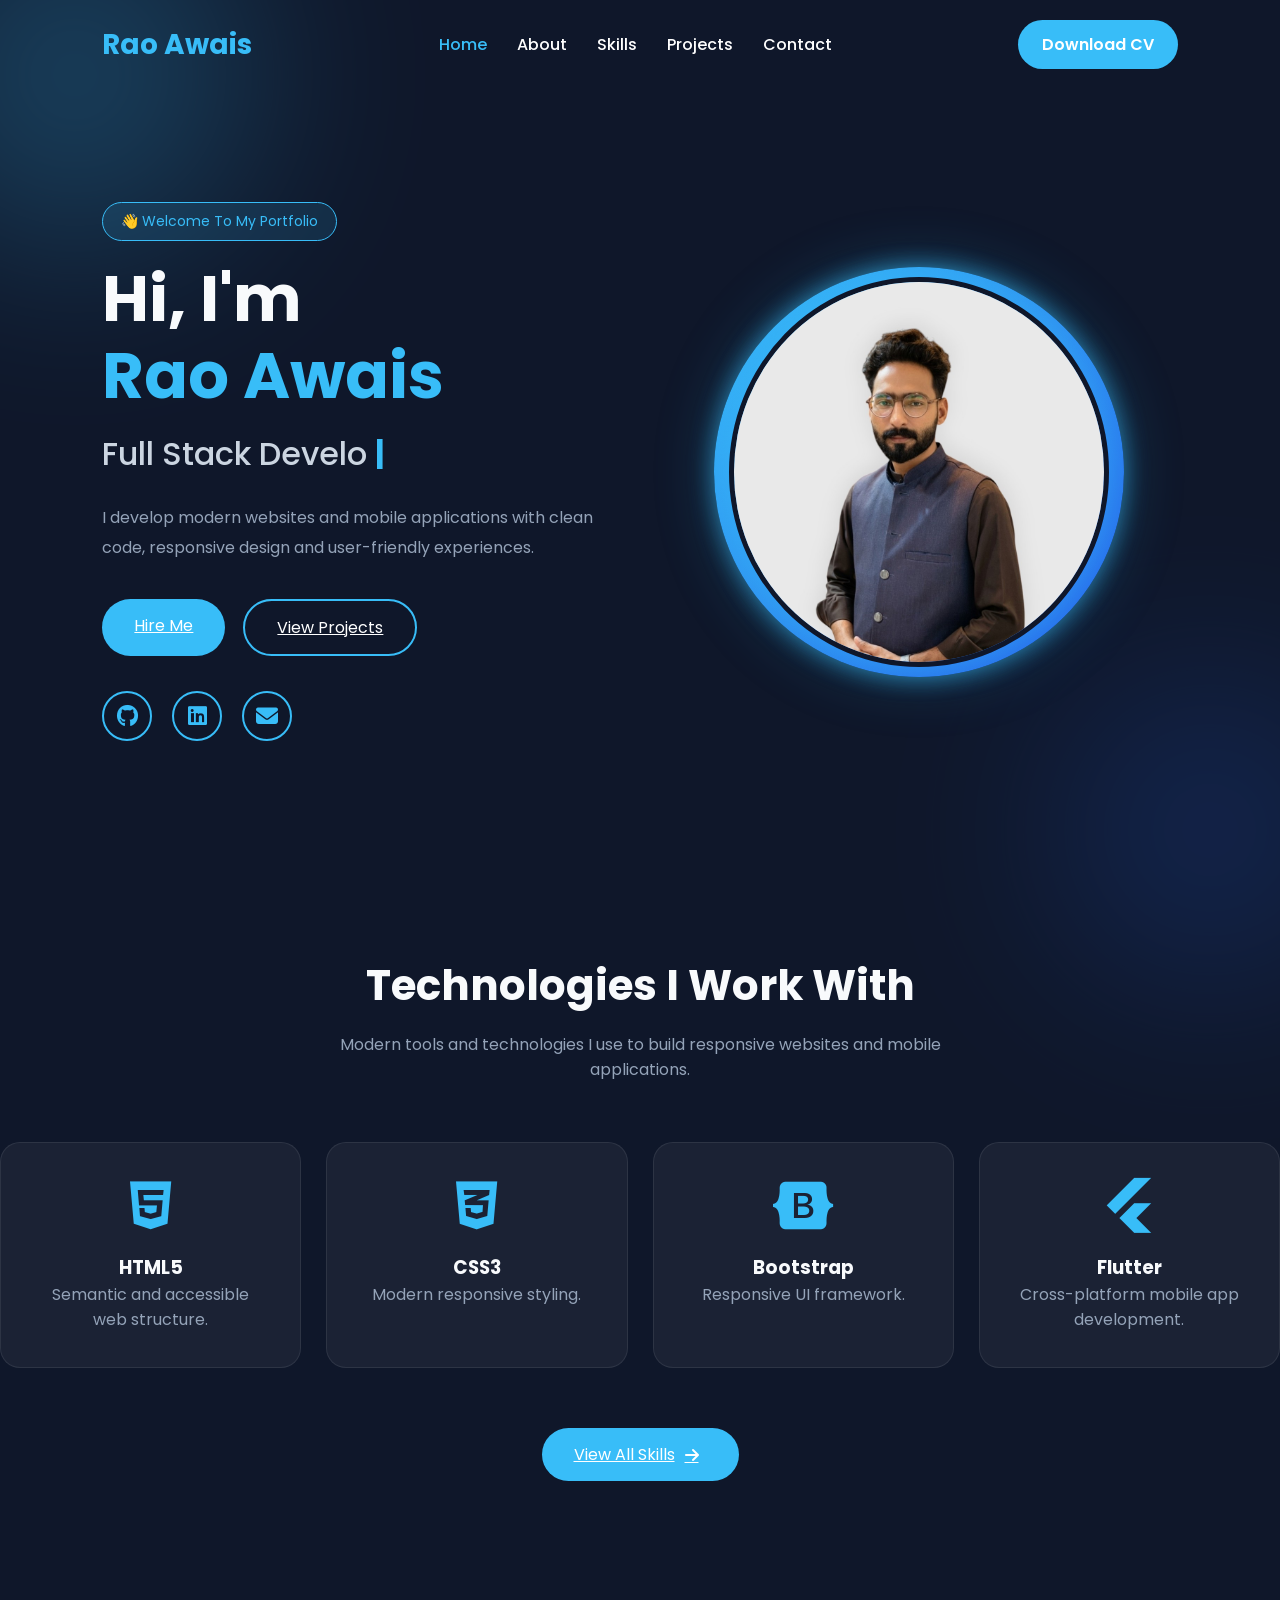
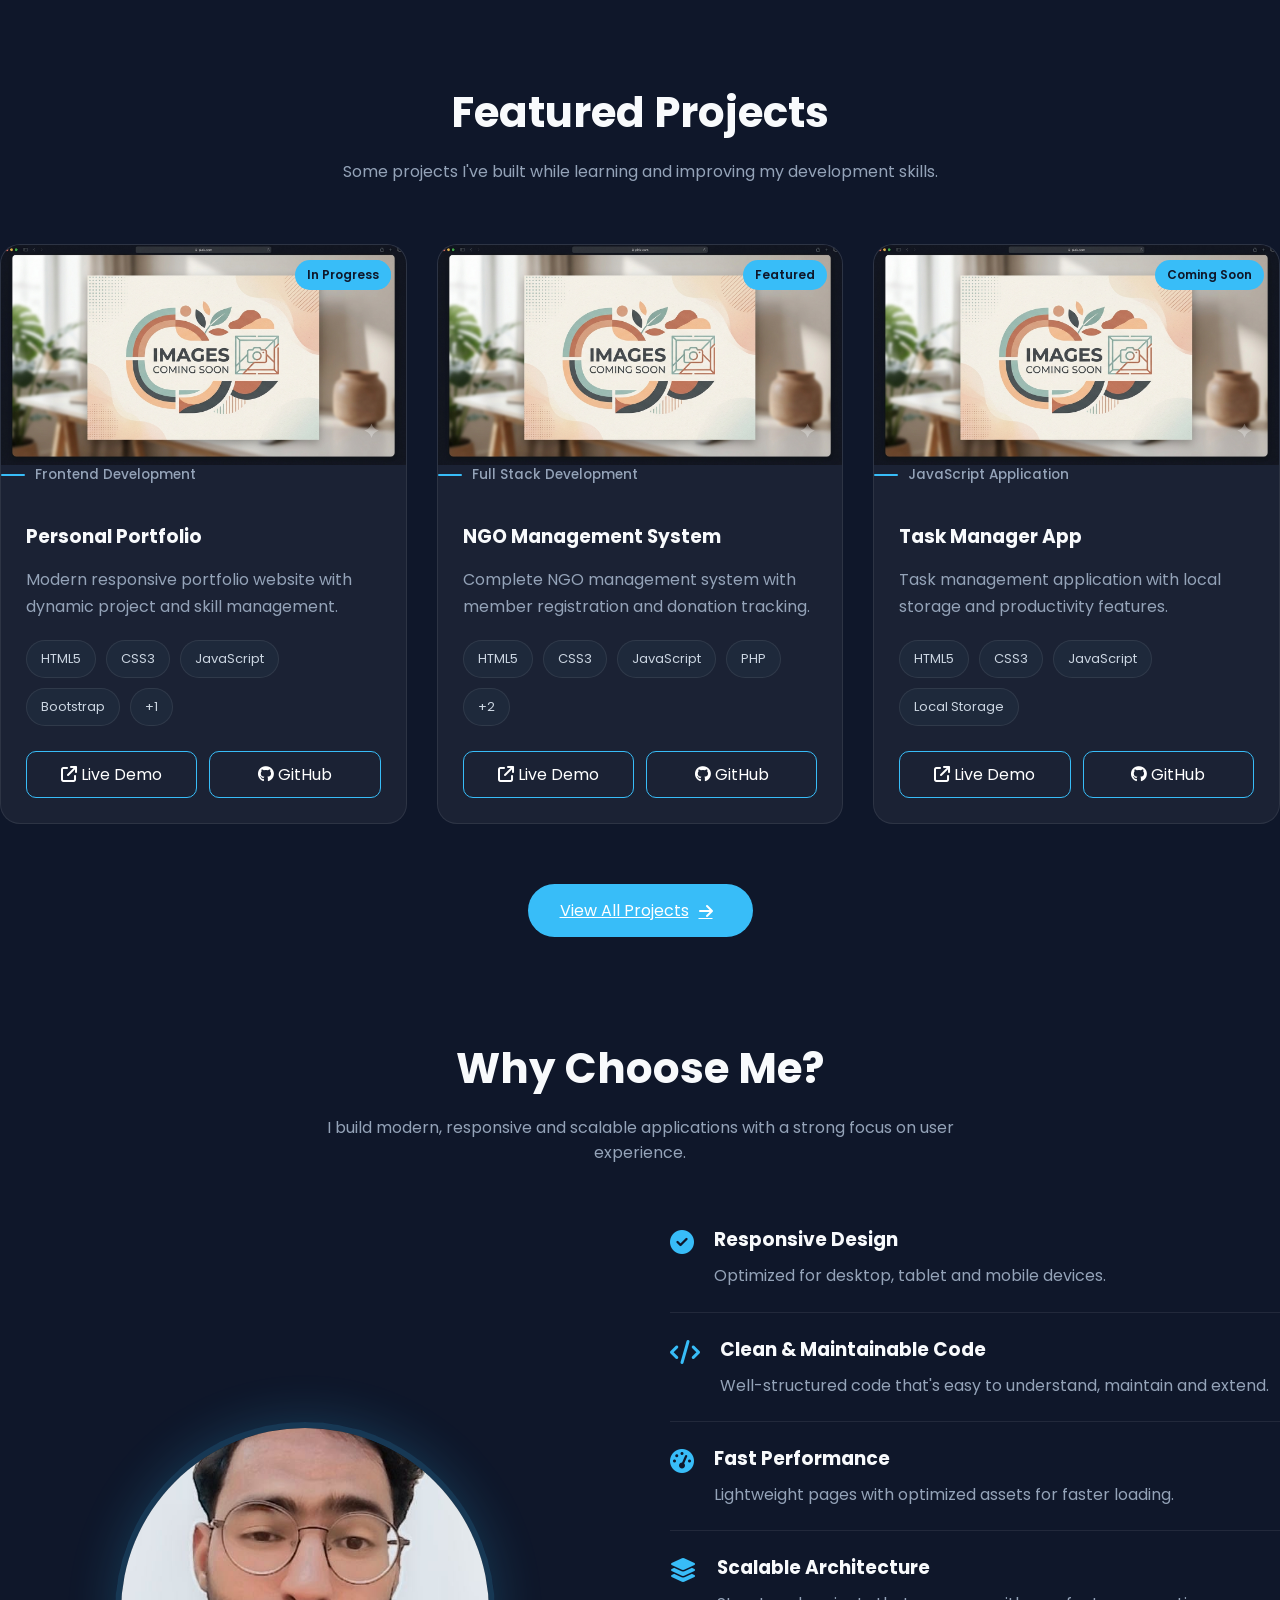
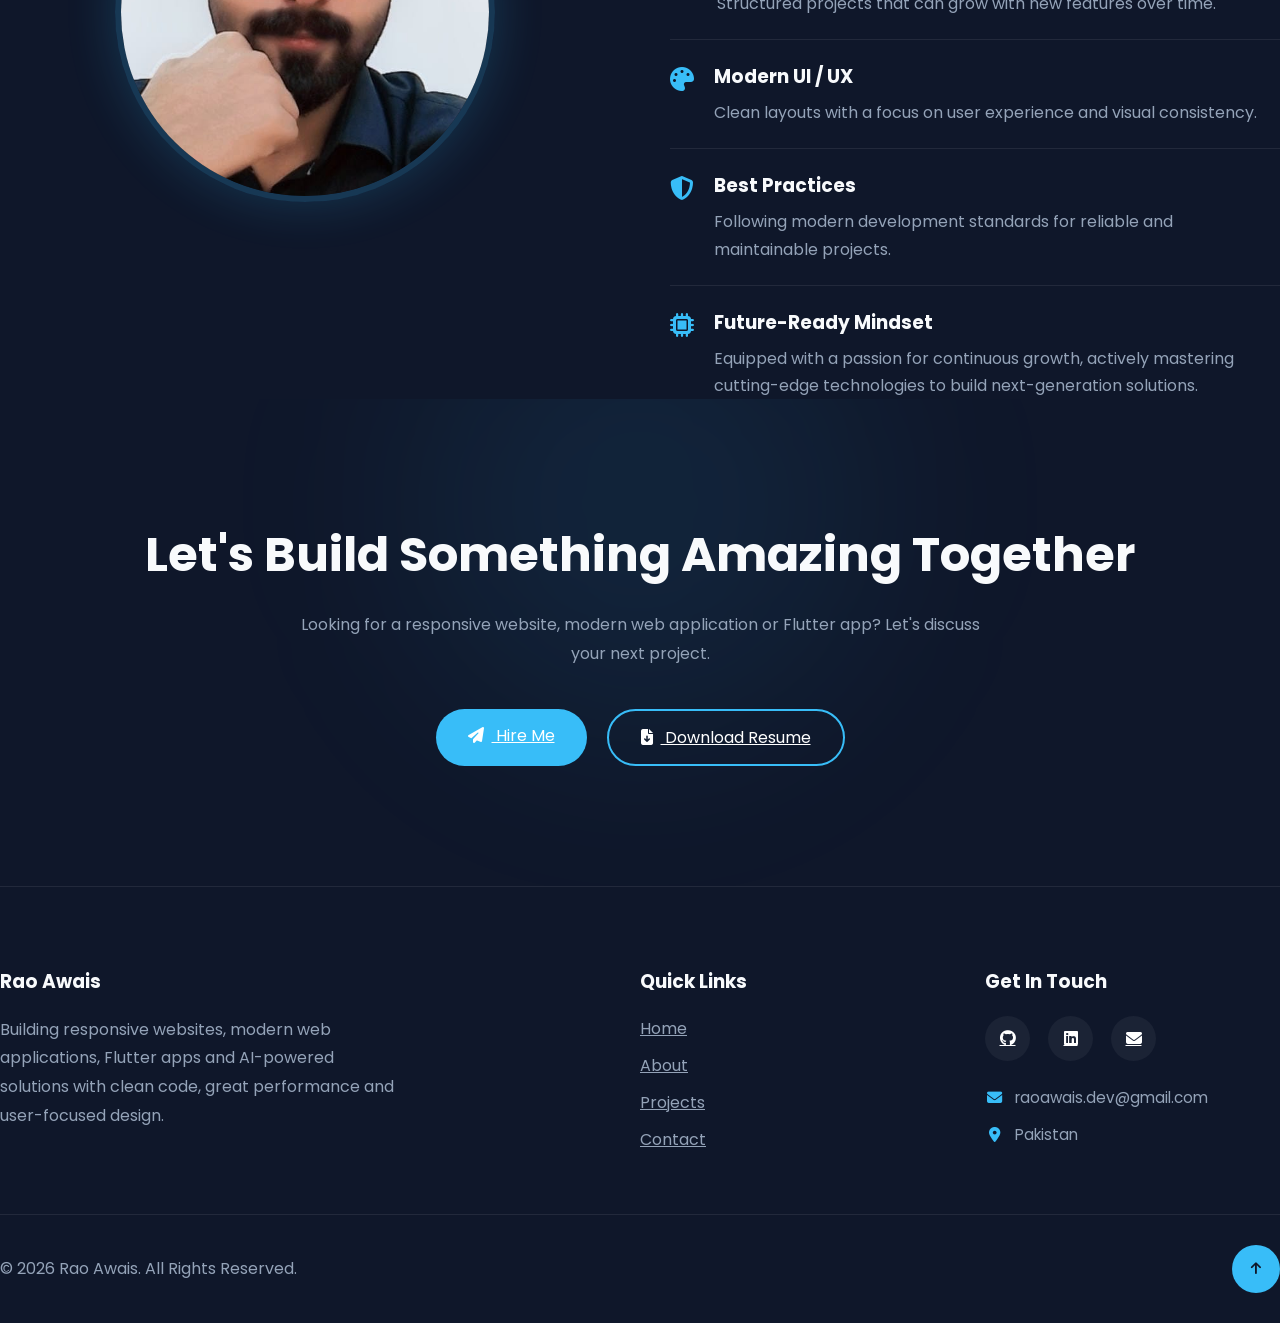
==== index.html @ 03afaeee "contact page layout" ====
<!doctype html>
<html lang="en">
  <head>
    <meta charset="UTF-8" />

    <meta name="viewport" content="width=device-width, initial-scale=1.0" />

    <title>Rao Awais | Full Stack Developer</title>

    <link
      rel="stylesheet"
      href="https://cdnjs.cloudflare.com/ajax/libs/font-awesome/6.7.2/css/all.min.css"
    />

    <link rel="stylesheet" href="css/style.css" />
  </head>

  <body>
    <header>
      <div id="navbar-container"></div>

      <!-- hero section -->
      <section class="hero" id="home">
        <!-- Left Side -->

        <div class="hero-bg">
          <div class="glow glow-1"></div>

          <div class="glow glow-2"></div>
        </div>
        <div class="hero-content">
          <span class="hero-tag"> 👋 Welcome To My Portfolio </span>

          <h1>Hi, I'm <br /><span>Rao Awais</span></h1>

          <h2>
            <span id="typing-text"></span>

            <span class="cursor">|</span>
          </h2>
          <p>
            I develop modern websites and mobile applications with clean code,
            responsive design and user-friendly experiences.
          </p>

          <div class="hero-buttons">
            <a href="contact.html" class="btn-primary"> Hire Me </a>

            <a href="projects.html" class="btn-secondary"> View Projects </a>
          </div>

          <div class="social-icons">
            <a
              href="https://github.com/rao-awais-18"
              title="Visit My GitHub"
              target="_blank"
            >
              <i class="fa-brands fa-github"></i>
            </a>

            <a
              href="https://www.linkedin.com/in/ali-awais-cs"
              title="Visit My LinkedIn"
              target="_blank"
            >
              <i class="fa-brands fa-linkedin"></i>
            </a>

            <a
              href="mailto:raoawais.dev@gmail.com"
              title="Write an Email"
              target="_blank"
            >
              <i class="fa-solid fa-envelope"></i>
            </a>
          </div>
        </div>

        <!-- Right Side -->

        <div class="hero-image">
          <div class="image-circle">
            <img src="images/profile-picture.jpeg" alt="Rao Awais" />
          </div>
        </div>
      </section>
    </header>

    <!-- featured skills section -->
    <section class="skills-preview reveal" id="skills">
      <div class="container">
        <div class="section-title">
          <h2>Technologies I Work With</h2>

          <p>
            Modern tools and technologies I use to build responsive websites and
            mobile applications.
          </p>
        </div>

        <div class="skills-grid" id="skills-grid">
          <!--empty skill card to dynamically create from js! -->
        </div>
      </div>
      <div class="section-button">
        <a href="skills.html" class="btn-primary">
          View All Skills

          <i class="fa-solid fa-arrow-right"></i>
        </a>
      </div>
    </section>

    <!-- featured projects section -->
    <section class="projects-preview reveal">
      <div class="container">
        <div class="section-title">
          <h2>Featured Projects</h2>

          <p>
            Some projects I've built while learning and improving my development
            skills.
          </p>
        </div>

        <div class="projects-grid" id="projects-grid">
          <!-- empty div to get html from js -->
        </div>
      </div>
      <div class="section-button">
        <a href="projects.html" class="btn-primary">
          View All Projects

          <i class="fa-solid fa-arrow-right"></i>
        </a>
      </div>
    </section>

    <!-- why me section -->
    <section class="why-me reveal">
      <div class="container">
        <div class="section-title">
          <h2>Why Choose Me?</h2>

          <p>
            I build modern, responsive and scalable applications with a strong
            focus on user experience.
          </p>
        </div>

        <div class="why-wrapper">
          <div class="why-image">
            <img src="images/profile-pic2.jpeg" alt="Developer" />
          </div>

          <div class="why-content">
            <div class="why-item">
              <i class="fa-solid fa-circle-check"></i>

              <div>
                <h3>Responsive Design</h3>

                <p>Optimized for desktop, tablet and mobile devices.</p>
              </div>
            </div>

            <div class="why-item">
              <i class="fa-solid fa-code"></i>

              <div>
                <h3>Clean & Maintainable Code</h3>

                <p>
                  Well-structured code that's easy to understand, maintain and
                  extend.
                </p>
              </div>
            </div>
            <div class="why-item">
              <i class="fa-solid fa-gauge-high"></i>

              <div>
                <h3>Fast Performance</h3>

                <p>
                  Lightweight pages with optimized assets for faster loading.
                </p>
              </div>
            </div>

            <div class="why-item">
              <i class="fa-solid fa-layer-group"></i>

              <div>
                <h3>Scalable Architecture</h3>

                <p>
                  Structured projects that can grow with new features over time.
                </p>
              </div>
            </div>

            <div class="why-item">
              <i class="fa-solid fa-palette"></i>

              <div>
                <h3>Modern UI / UX</h3>

                <p>
                  Clean layouts with a focus on user experience and visual
                  consistency.
                </p>
              </div>
            </div>

            <div class="why-item">
              <i class="fa-solid fa-shield-halved"></i>

              <div>
                <h3>Best Practices</h3>

                <p>
                  Following modern development standards for reliable and
                  maintainable projects.
                </p>
              </div>
            </div>

            <div class="why-item">
              <i class="fa-solid fa-microchip"></i>
              <div>
                <h3>Future-Ready Mindset</h3>
                <p>
                  Equipped with a passion for continuous growth, actively
                  mastering cutting-edge technologies to build next-generation
                  solutions.
                </p>
              </div>
            </div>

            <!-- More items -->
          </div>
        </div>
      </div>
    </section>

    <!-- CTA section -->
    <section class="cta reveal">
      <div class="container">
        <h2>Let's Build Something Amazing Together</h2>

        <p>
          Looking for a responsive website, modern web application or Flutter
          app? Let's discuss your next project.
        </p>

        <div class="cta-buttons">
          <a href="contact.html" class="btn-primary">
            <i class="fa-solid fa-paper-plane"></i>

            Hire Me
          </a>

          <a href="resume/resume.pdf" class="btn-secondary" download>
            <i class="fa-solid fa-file-arrow-down"></i>

            Download Resume
          </a>
        </div>
      </div>
    </section>
    <!-- footer -->
    <footer id="footer-container"></footer>

    <script src="js/navbar.js"></script>

    <script src="js/footer.js"></script>

    <script src="js/skills.js"></script>

    <script src="js/projects.js"></script>

    <script src="js/script.js"></script>

    <script src="js/scroll-reveal.js"></script>
  </body>
</html>
---- css/style.css ----
/* Google Font */
@import url("https://fonts.googleapis.com/css2?family=Poppins:wght@300;400;500;600;700&display=swap");

/* Reset */
* {
  margin: 0;
  padding: 0;
  box-sizing: border-box;
}

:root{

    /* ==========================
       Colors
    ========================== */

    --primary:#38bdf8;

    --background:#0f172a;

    --card-bg:rgba(255,255,255,.05);

    --border:rgba(255,255,255,.08);

    --text:#f8fafc;

    --muted:#94a3b8;

    --white:#ffffff;

    --black:#000000;


    /* FOR LIGHT MODE WLL IMPLEMENT IT LATER */
    /* :root.light{
    --background:#ffffff;
    --text:#111827;
    --card-bg:#f8fafc;
    ...
} */


    /* ==========================
       Border Radius
    ========================== */

    --radius-sm:10px;

    --radius-md:14px;

    --radius-lg:20px;

    --radius-xl:28px;
    
    --radius-xxl:50px;

    --radius-circular:50%;

    /* Backward compatibility */

    --radius:var(--radius-lg);


    /* ==========================
       Typography
    ========================== */

    --fs-300:.9rem;

    --fs-400:1rem;

    --fs-500:1.15rem;

    --fs-600:1.4rem;

    --fs-700:2rem;

    --fs-800:2.8rem;

    --fs-900:3.6rem;


    /* ==========================
       Spacing
    ========================== */

    --space-xs:10px;

    --space-sm:15px;

    --space-md:25px;

    --space-lg:40px;

    --space-xl:60px;

    --space-2xl:100px;


    /* ==========================
       Animations
    ========================== */

    --transition-fast:.25s ease;

    --transition:.35s ease;

    --transition-slow:.5s ease;

    /*==================================== Scroll Reveal ============================= */

.reveal{

    opacity:0;

    transform:translateY(24px);

    transition:
        opacity .6s ease-out,
        transform .6s ease-out;

    will-change:opacity,transform;

}

.reveal.is-visible{

    opacity:1;

    transform:translateY(0);

}

/* accessibility */
@media (prefers-reduced-motion: reduce){

    .reveal{

        opacity:1;

        transform:none;

        transition:none;

    }

}


    /* ==========================
       Shadows
    ========================== */

    --shadow-sm:0 4px 12px rgba(0,0,0,.15);

    --shadow-md:0 10px 25px rgba(0,0,0,.22);

    --hover-shadow:0 0 30px rgba(56,189,248,.20);

}

/* html,
body{
    overflow-x:hidden;
} */

/*=====================================
        COMMON COMPONENTS
=====================================*/

.glass-card {
  background: var(--card-bg);

  border: 1px solid var(--border);

  border-radius: var(--radius-lg);

  box-shadow: var(--shadow);

  transition:var(--transition);
}

.glass-card:hover {
  transform: translateY(-10px);

  box-shadow: var(--hover-shadow);
}


/* full body items */
body {
  font-family: "Poppins", sans-serif;
  background: var(--background);
  color: var(--text);
}

.navbar {
  display: flex;

  justify-content: space-between;

  align-items: center;

  padding: 20px 8%;
}

.logo {
  font-size: 28px;

  font-weight: 700;

  color: var(--primary);
}

.nav-links {
  display: flex;

  list-style: none;

  gap: 30px;
}

.nav-links a {
  text-decoration: none;

  color: white;

  font-weight: 500;

  transition:var(--transition);
}

.nav-links a:hover {
  color: var(--primary);
}

.hero {
  display: flex;

  justify-content: space-between;

  align-items: center;

  min-height: 85vh;

  padding: 0 8%;

  flex-wrap: wrap;
  gap: 40px;
}

.hero-content {
  flex: 1;
  min-width: 300px;
}

.hero-content h1 {
  font-size: 60px;

  margin-bottom: 15px;
}

.hero-content h2 {
  color: var(--primary);

  margin-bottom: 20px;
}

.hero-content p {
  color: #cbd5e1;

  line-height: 1.8;

  margin-bottom: 30px;
}

.hero-image {
  flex: 1;
  display: flex;
  justify-content: center;
}

.hero-image img {
  width: 100%;
  max-width: 380px;
  /*aspect-ratio:1/1;*/
  object-fit: cover;

  border-radius: 50%;

  border: 5px solid var(--primary);

  box-shadow: 0 0 30px rgba(56, 189, 248, 0.5);
}

.hero-buttons {
  display: flex;
  gap: 20px;
}

.btn-primary,
.btn-secondary {
  padding: 14px 32px;

  border: none;

  border-radius: var(--radius-xxl);

  font-size: 16px;

  cursor: pointer;

  transition:var(--transition);
}

.btn-primary {
  background: var(--primary);

  color: white;
}

.btn-secondary {
  background: transparent;

  color: white;

  border: 2px solid var(--primary);
}

.btn-primary:hover {
  transform: translateY(-5px);
}

.btn-secondary:hover {
  background: var(--primary);
}

@media (max-width: 768px) {
  .navbar {
    position: sticky;
    top: 0;
    z-index: 1000;

    background: rgba(15, 23, 42, 0.8);

    -webkit-backdrop-filter: blur(12px);
    backdrop-filter: blur(12px);

    border-bottom: 1px solid rgba(255, 255, 255, 0.08);

    flex-direction: column;

    gap: 20px;
  }

  .nav-links {
    flex-wrap: wrap;

    justify-content: center;
  }

  .hero {
    flex-direction: column-reverse;

    text-align: center;

    padding: 40px 5%;

    position: relative;

    overflow: hidden;
  }

  .hero-content h1 {
    font-size: 42px;
  }

  .hero-buttons {
    justify-content: center;

    flex-wrap: wrap;
  }
}

.cv-btn {
  text-decoration: none;

  background: var(--primary);

  color: white;

  padding: 12px 24px;

  border-radius: var(--radius-xxl);

  font-weight: 600;

  transition:var(--transition);
}

.cv-btn:hover {
  transform: translateY(-4px);

  box-shadow: 0 10px 20px rgba(56, 189, 248, 0.4);
}

.nav-links a {
  position: relative;
}

.nav-links a::after {
  content: "";

  position: absolute;

  left: 0;

  bottom: -5px;

  width: 0;

  height: 2px;

  background: var(--primary);

  transition:var(--transition);
}

.nav-links a:hover::after {
  width: 100%;
}

.hero-tag {
  display: inline-block;

  padding: 8px 18px;

  background: rgba(56, 189, 248, 0.12);

  border: 1px solid var(--primary);

  border-radius: var(--radius-xl);

  color: var(--primary);

  margin-bottom: 20px;

  font-size: 14px;
}

.hero-content h1 {
  font-size: 64px;

  line-height: 1.2;

  margin-bottom: 15px;
}

.hero-content h1 span {
  color: var(--primary);
}

.hero-content h2 {
  font-size: 32px;

  font-weight: 500;

  color: #cbd5e1;

  margin-bottom: 25px;
}

.hero-content p {
  max-width: 620px;

  line-height: 1.9;

  color: var(--muted);

  margin-bottom: 35px;
}

.social-icons {
  display: flex;

  gap: 20px;

  margin-top: 35px;
}

.social-icons a {
  width: 50px;
  height: 50px;

  display: flex;
  justify-content: center;
  align-items: center;

  border: 2px solid var(--primary);
  border-radius: 50%;

  color: var(--primary);

  text-decoration: none;

  font-size: 22px;

  transition:var(--transition);
}

.social-icons a:hover {
  background: var(--primary);
  color: white;

  transform: translateY(-6px);

  box-shadow: 0 8px 20px rgba(56, 189, 248, 0.35);
}

.image-circle {
  width: 410px;

  height: 410px;

  border-radius: 50%;

  background: linear-gradient(135deg, var(--primary), #2563eb);

  display: flex;

  justify-content: center;

  align-items: center;
}

.image-circle img {
  width: 390px;

  height: 390px;

  object-fit: cover;

  border-radius: 50%;

  border: 5px solid var(--background);
}

.image-circle {
  box-shadow:
    0 0 25px rgba(56, 189, 248, 0.5),
    0 0 60px rgba(56, 189, 248, 0.25);
}

@keyframes floating {
  0% {
    transform: translateY(0);
  }

  50% {
    transform: translateY(-18px);
  }

  100% {
    transform: translateY(0);
  }
}

.image-circle {
  animation: floating 4s ease-in-out infinite;
}

.image-circle:hover {
  animation-play-state: paused;
}

.cursor {
  color: var(--primary);

  font-weight: bold;

  animation: blink 0.8s infinite;
}

@keyframes blink {
  50% {
    opacity: 0;
  }
}

.hero-bg {
  position: absolute;

  inset: 0;

  z-index: -1;
}

.glow {
  position: absolute;

  border-radius: 50%;

  filter: blur(100px);
}

.glow-1 {
  width: 350px;

  height: 350px;

  background: var(--primary);

  top: -100px;

  left: -100px;

  opacity: 0.25;
}

.glow-2 {
  width: 300px;

  height: 300px;

  background: #2563eb;

  bottom: -80px;

  right: -80px;

  opacity: 0.2;
}

@keyframes glowFloat {
  0% {
    transform: translateY(0);
  }

  50% {
    transform: translateY(-30px);
  }

  100% {
    transform: translateY(0);
  }
}

.glow {
  animation: glowFloat 8s ease-in-out infinite;
}

html {
  scroll-behavior: smooth;
}

@keyframes fadeUp {
  from {
    opacity: 0;
    transform: translateY(30px);
  }

  to {
    opacity: 1;
    transform: translateY(0);
  }
}

.hero-content,
.hero-image {
  animation: fadeUp 0.8s ease-out;
}

.skills-preview {
  padding: 100px 0;
}

.section-title {
  text-align: center;

  margin-bottom: 60px;
}

.section-title h2 {
  font-size: 42px;

  margin-bottom: 15px;
}

.section-title p {
  color: var(--muted);

  max-width: 650px;

  margin: auto;
}


/* skills section */
.skills-grid {
  display: grid;

  grid-template-columns: repeat(auto-fit, minmax(220px, 1fr));

  gap: 25px;
}

.skill-card {
  background: rgba(255, 255, 255, 0.05);

  border: 1px solid rgba(255, 255, 255, 0.08);

  border-radius: var(--radius-lg);

  padding: 35px;

  text-align: center;

  transition:var(--transition);
}

/* T */
.skill-content > i {
  font-size: 55px;

  color: var(--primary);

  margin-bottom: 20px;
}

.skill-card {
  position: relative;

  overflow: hidden;
}

.skill-card:hover {
  box-shadow: 0 0 30px rgba(56, 189, 248, 0.2);
}

.skill-card p {
  color: var(--muted);
}

.skill-overlay {
  position: absolute;

  inset: 0;

  display: flex;

  justify-content: center;

  align-items: center;

  gap: 10px;

  background: rgba(15, 23, 42, 0.82);

  color: white;

  text-decoration: none;

  font-weight: 600;

  opacity: 0;

  transition:var(--transition);
}

.skill-card:hover .skill-overlay {
  opacity: 1;
}

.skill-overlay i {
  font-size: 20px;
}

.skill-overlay {
  transform: translateY(30px);

  opacity: 0;
}

.skill-card:hover .skill-overlay {
  opacity: 1;

  transform: translateY(0);
}

/*------------------------ projects section ----------------------------*/
.projects-preview {
  padding: 100px 0;
}

.project-content {
  padding: 30px;
}

.project-content h3 {
  margin-bottom: 15px;
}

.project-content p {
  color: var(--muted);

  line-height: 1.7;
}

.project-tags {
  display: flex;

  gap: 10px;

  flex-wrap: wrap;

  margin: 25px 0;
}

.project-tags span {
  background: var(--background);

  padding: 8px 16px;

  border-radius: var(--radius-xl);

  font-size: 14px;
}

.project-buttons {
  display: flex;

  gap: 15px;
}

.projects-grid {
  display: grid;

  grid-template-columns: repeat(auto-fit, minmax(320px, 1fr));

  gap: 30px;
}

.project-card {
  background: rgba(255, 255, 255, 0.05);

  border-radius: var(--radius-lg);

  overflow: hidden;

  border: 1px solid rgba(255, 255, 255, 0.08);

  transition:var(--transition);

  display: flex;

  flex-direction: column;
}
.project-card {
  cursor: pointer;
}

.project-card img {
  width: 100%;

  height: 220px;

  object-fit: cover;

  display: block;
}

.project-info {
  padding: 25px;

  display: flex;

  flex-direction: column;

  flex: 1;
}

.project-info h3 {
  margin-bottom: 15px;
}

.project-info p {
  color: var(--muted);

  line-height: 1.7;

  margin-bottom: 20px;
}

.tech-stack {
  display: flex;

  flex-wrap: wrap;

  gap: 10px;

  margin-bottom: 25px;
}

.project-links {
  display: flex;

  gap: 12px;

  margin-top: auto;
}

.project-links a {
  text-decoration: none;

  color: white;

  padding: 10px 18px;

  border-radius: var(--radius-sm);

  border: 1px solid var(--primary);

  transition:var(--transition);

  flex: 1;

  text-align: center;
}

.project-links a:hover {
  background: var(--primary);

  color: var(--background);
}

.project-card:hover {
  transform: translateY(-10px);

  box-shadow: 0 0 30px rgba(56, 189, 248, 0.2);
}

.project-image {
  position: relative;

  overflow: hidden;
}

/* project-details hover effect */
.project-overlay {
  position: absolute;

  inset: 0;

  display: flex;

  justify-content: center;

  align-items: center;

  gap: 10px;

  background: rgba(15, 23, 42, 0.75);

  color: #fff;

  text-decoration: none;

  font-weight: 600;

  opacity: 0;

  transition:var(--transition);
}

.project-card:hover .project-overlay {
  opacity: 1;
}

.project-status {
  position: absolute;

  top: 15px;

  right: 15px;

  background: var(--primary);

  color: var(--background);

  padding: 6px 12px;

  border-radius: var(--radius-xl);

  font-size: 12px;

  font-weight: 600;
}

.project-category {
  display: inline-flex;

  align-items: center;

  gap: 8px;

  margin-bottom: 12px;

  color: var(--muted);

  font-size: 0.85rem;

  font-weight: 500;
}

.project-category {
  display: flex;

  align-items: center;

  gap: 10px;

  margin-bottom: 12px;

  color: var(--muted);

  font-size: 0.85rem;

  font-weight: 500;
}

.project-category::before {
  content: "";

  width: 24px;

  height: 2px;

  background: var(--primary);

  border-radius: 999px;
}

.section-button {
  text-align: center;

  margin-top: 60px;
}

.section-button .btn-primary {
  display: inline-flex;

  align-items: center;

  gap: 10px;
}

.section-button .btn-primary:hover {
  transform: translateY(-4px);

  box-shadow: 0 12px 25px rgba(56, 189, 248, 0.25);
}

.section-button .btn-primary i {
  transition: transform 0.3s ease;
}

.section-button .btn-primary:hover i {
  transform: translateX(5px);
}

.tech-stack span {
  background: #1e293b;

  border: 1px solid rgba(255, 255, 255, 0.08);

  color: #cbd5e1;

  padding: 8px 14px;

  border-radius: var(--radius-xl);

  font-size: 13px;
}

/* why me section */
.why-wrapper {
  display: grid;

  grid-template-columns: repeat(auto-fit, minmax(350px, 1fr));

  gap: 60px;

  align-items: center;
}

.why-image {
  display: flex;

  justify-content: center;

  align-items: center;
}

.why-image img {
  width: 380px;

  height: 380px;

  border-radius: 50%;

  object-fit: cover;

  border: 6px solid rgba(56, 189, 248, 0.2);

  box-shadow: 0 0 50px rgba(56, 189, 248, 0.2);

  transition: transform 0.4s ease;
}

.why-image img:hover {
  transform: scale(1.04);
}

.why-image img {
  animation: floatImage 4s ease-in-out infinite;
}

.why-item {
  display: flex;

  gap: 20px;

  margin-bottom: 35px;
}

.why-item i {
  color: var(--primary);

  font-size: 24px;

  margin-top: 5px;
}

.why-item h3 {
  margin-bottom: 8px;
}

.why-item p {
  color: var(--muted);

  line-height: 1.7;
}

.why-item {
  display: flex;

  gap: 20px;

  padding-bottom: 22px;

  margin-bottom: 22px;

  border-bottom: 1px solid rgba(255, 255, 255, 0.08);
}

.why-item:last-child {
  border-bottom: none;

  margin-bottom: 0;

  padding-bottom: 0;
}

/* cta section */
.cta {
  padding: 120px 0;

  text-align: center;
}

.cta h2 {
  font-size: clamp(2rem, 5vw, 3rem);

  margin-bottom: 20px;
}

.cta p {
  max-width: 700px;

  margin: 0 auto 40px;

  color: var(--muted);

  line-height: 1.8;
}

.cta-buttons {
  display: flex;

  justify-content: center;

  gap: 20px;

  flex-wrap: wrap;
}

.btn-primary i,
.btn-secondary i {
  margin-right: 8px;
}

/* glow effect for cta section */
.cta {
  position: relative;

  overflow: hidden;
}

.cta::before {
  content: "";

  position: absolute;

  width: 450px;

  height: 450px;

  background: rgba(56, 189, 248, 0.08);

  border-radius: 50%;

  filter: blur(100px);

  top: -120px;

  left: 50%;

  transform: translateX(-50%);

  z-index: -1;
}

/* footer */
footer {
  padding: 80px 0 30px;

  border-top: 1px solid rgba(255, 255, 255, 0.08);
}

.footer-grid {
  display: grid;

  grid-template-columns: 2fr 1fr 1fr;

  gap: 50px;

  margin-bottom: 50px;
}

.footer-grid h3 {
  margin-bottom: 20px;
}

.footer-about p {
  color: var(--muted);

  line-height: 1.8;

  max-width: 400px;
}

.footer-links ul {
  list-style: none;
}

.footer-links li {
  margin-bottom: 12px;
}

.footer-links a {
  color: var(--muted);

  transition:var(--transition);
}

.footer-links a:hover {
  color: var(--primary);
}

.footer-social {
  display: flex;

  gap: 18px;
}

.footer-social a {
  width: 45px;

  height: 45px;

  display: flex;

  justify-content: center;

  align-items: center;

  border-radius: 50%;

  background: rgba(255, 255, 255, 0.05);

  color: white;

  transition:var(--transition);
}

.footer-social a:hover {
  background: var(--primary);

  color: var(--background);

  transform: translateY(-5px);
}

.footer-bottom {
  display: flex;

  justify-content: space-between;

  align-items: center;

  border-top: 1px solid rgba(255, 255, 255, 0.08);

  padding-top: 30px;
}

.footer-bottom p {
  color: var(--muted);
}

#backToTop {
  width: 48px;

  height: 48px;

  border: none;

  border-radius: 50%;

  background: var(--primary);

  color: var(--background);

  cursor: pointer;

  transition:var(--transition);
}

#backToTop:hover {
  transform: translateY(-5px);
}

.footer-contact-info {
  margin-top: 25px;
}

.footer-contact-info p {
  display: flex;

  align-items: center;

  gap: 12px;

  color: var(--muted);

  margin-bottom: 14px;

  font-size: 0.95rem;

  word-break: break-word;
}

.footer-contact-info i {
  color: var(--primary);

  width: 18px;

  text-align: center;
}

/* footer responsiveness */
@media (max-width: 768px) {
  .footer-grid {
    grid-template-columns: 1fr;

    text-align: center;

    gap: 40px;
  }

  .footer-about p {
    margin: auto;
  }

  .footer-social {
    justify-content: center;
  }

  .footer-contact-info p {
    justify-content: center;
  }

  .footer-bottom {
    flex-direction: column;

    gap: 20px;

    text-align: center;
  }
}

.footer-contact-info p {
  transition:var(--transition);
}

.footer-contact-info p:hover {
  color: #ffffff;
}

.nav-links a.active {
  color: var(--primary);
}

/* ==========================
   Project Details Page Styling
========================== */

/*----------------------------------------- project hero ---------------------------------------- */
.project-hero-wrapper {
  display: flex;

  align-items: center;

  justify-content: space-between;

  gap: 60px;
}

.project-hero-content {
  flex: 1;
}

.project-hero-image {
  flex: 1;

  position: relative;
}

.project-hero-image img {
  width: 100%;

  max-width: 520px;

  aspect-ratio: 16/10;

  object-fit: cover;

  border-radius: var(--radius-lg);

  display: block;

  margin-left: auto;
}

.project-hero-content h1 {
  margin: 18px 0;
}

/* project description */
.project-hero-content p {
  margin: 20px 0 30px;

  line-height: 1.8;

  color: var(--muted);
}

.project-badges {
  display: flex;

  flex-wrap: wrap;

  gap: 12px;

  margin-bottom: 30px;
}
.hero-buttons {
  display: flex;

  flex-wrap: wrap;

  gap: 18px;
}

/* responsiveness */
@media (max-width: 992px) {
  .project-hero-wrapper {
    flex-direction: column-reverse;

    text-align: center;
  }

  /* category moves in center on mobile */
  .project-category {
    display: inline-block;

    margin: 0 auto 20px;
  }
}

/*------------------------------------- project overview -------------------------------------- */
/* resuable card */
.glass-card {
  background: var(--card-bg);

  border: 1px solid var(--border);

  border-radius: var(--radius-lg);

  box-shadow: var(--shadow);

  padding: 30px;
}

.project-overview-content {
  margin-top: 30px;
}

.project-overview-content p {
  color: var(--muted);

  line-height: 1.9;

  font-size: 1.05rem;
}

/* responsiveness */
@media (max-width: 768px) {
  .project-overview-content {
    margin-top: 20px;
  }

  .project-overview-content p {
    font-size: 1rem;

    line-height: 1.8;
  }
}

/* ==========================
   Project Gallery
========================== */

.gallery-grid {
  display: grid;

  grid-template-columns: repeat(3, 1fr);

  gap: 30px;

  margin-top: 40px;
}

.gallery-item {
  overflow: hidden;

  border-radius: var(--radius-lg);

  border: 1px solid var(--border);

  background: var(--card-bg);

  box-shadow: var(--shadow);

  cursor: pointer;

  transition:var(--transition);
}

.gallery-item img {
  width: 100%;

  aspect-ratio: 16/10;

  object-fit: cover;

  display: block;

  transition:var(--transition);
}

.gallery-item:hover {
  transform: translateY(-8px);
}

.gallery-item:hover img {
  transform: scale(1.08);
}

.gallery-item:hover {
  transform: translateY(-10px);

  box-shadow: var(--hover-shadow);
}

.project-overview,
.project-gallery,
.project-technologies,
.project-features,
.project-information,
.project-navigation {
  padding: 40px 0;
}

.gallery-item {
  position: relative;
}

/* gallery overlay */
.gallery-overlay {
  position: absolute;

  inset: 0;

  display: flex;

  flex-direction: column;

  justify-content: center;

  align-items: center;

  gap: 10px;

  background: linear-gradient(rgba(0, 0, 0, 0.15), rgba(0, 0, 0, 0.75));

  opacity: 0;

  visibility: hidden;

  transition:var(--transition);
}

.gallery-overlay i {
  font-size: 2rem;

  color: white;
}

.gallery-overlay span {
  color: white;

  font-weight: 600;
}

.gallery-item:hover .gallery-overlay {
  opacity: 1;

  visibility: visible;
}

/* ------------- responsive ---------------------- */

/* tablet devices */
@media (max-width: 992px) {
  .gallery-grid {
    grid-template-columns: repeat(2, 1fr);
  }
}

/* phones */
@media (max-width: 768px) {
  .gallery-grid {
    grid-template-columns: 1fr;
  }
}

/* ==========================
   Lightbox
========================== */

.lightbox {
  position: fixed;

  inset: 0;

  display: flex;

  justify-content: center;

  align-items: center;

  background: rgba(0, 0, 0, 0.92);

  backdrop-filter: blur(10px);

  opacity: 0;

  visibility: hidden;

  pointer-events: none;

  transition:
    opacity 0.35s ease,
    visibility 0.35s ease;

  z-index: 9999;
}

.lightbox.active {
  opacity: 1;

  visibility: visible;

  pointer-events: auto;
}

/* ---------- Image ---------- */

.lightbox img {
  width: auto;

  max-width: min(90vw, 1100px);

  max-height: 80vh;

  object-fit: contain;

  border-radius: var(--radius-lg);

  box-shadow: var(--hover-shadow);

  cursor: default;

  transform: scale(0.92);

  transition: transform 0.35s ease;
}

.lightbox.active img {
  transform: scale(1);
}

/* ---------- Buttons ---------- */

.lightbox button {
  position: absolute;

  width: 55px;

  height: 55px;

  display: flex;

  justify-content: center;

  align-items: center;

  border: 1px solid var(--border);

  border-radius: 50%;

  background: rgba(255, 255, 255, 0.08);

  backdrop-filter: blur(15px);

  color: #fff;

  cursor: pointer;

  transition:
    background 0.25s ease,
    box-shadow 0.25s ease;
}

.lightbox button:hover {
  background: rgba(255, 255, 255, 0.15);

  box-shadow: var(--hover-shadow);
}

/* ---------- Close ---------- */

.lightbox-close {
  top: 30px;

  right: 30px;
}

/* ---------- Navigation ---------- */

.lightbox-prev {
  left: 30px;

  top: 50%;

  transform: translateY(-50%);
}

.lightbox-next {
  right: 30px;

  top: 50%;

  transform: translateY(-50%);
}

/* ---------- Counter ---------- */

.lightbox-counter {
  position: absolute;

  bottom: 30px;

  left: 50%;

  transform: translateX(-50%);

  padding: 10px 18px;

  border-radius: 999px;

  background: rgba(255, 255, 255, 0.08);

  backdrop-filter: blur(15px);

  border: 1px solid var(--border);

  color: #fff;

  font-size: 0.95rem;

  white-space: nowrap;
}

/* ==========================
   Responsive
========================== */

@media (max-width: 768px) {
  .lightbox img {
    max-width: 92vw;

    max-height: 70vh;
  }

  .lightbox-prev {
    left: 15px;
  }

  .lightbox-next {
    right: 15px;
  }

  .lightbox-close {
    top: 15px;

    right: 15px;
  }

  .lightbox-counter {
    bottom: 20px;

    font-size: 0.85rem;
  }
}

/* ==========================
   Technologies
========================== */

.technologies-grid {
  display: grid;

  grid-template-columns: repeat(auto-fit, minmax(180px, 1fr));

  gap: 25px;

  margin-top: 40px;
}

.technology-card {
  text-align: center;

  padding: 35px 25px;

  transition:var(--transition);
}


.technology-card i {
  font-size: 3rem;

  /* color: var(--primary-color); */

  margin-bottom: 20px;
}

.technology-card h3 {
  margin: 0;

  font-size: 1.1rem;

  color: var(--muted);
}

/* brand colors of tech icons */
.html5-tech {
  color: #e34f26;
}

.css3-tech {
  color: #1572b6;
}

.javascript-tech {
  color: #f7df1e;
}

.bootstrap-tech {
  color: #7952b3;
}

.fontawesome-tech {
  color: #538dd7;
}

.default-tech {
  color: var(--primary-color);
}


/* responsiveness */
@media (max-width: 768px) {
  .technology-card {
    padding: 25px 20px;
  }

  .technology-card i {
    font-size: 2.5rem;
  }
}

/* ==========================
   Features
========================== */

.features-grid{

    display:grid;

    grid-template-columns:repeat(auto-fit,minmax(260px,1fr));

    gap:25px;

    margin-top:40px;

}

.feature-card{

    text-align:center;

    padding:30px 25px;

}

.feature-card i{

    font-size:2.3rem;

    color:var(--primary-color);

    margin-bottom:18px;

}

.feature-card h3{

    margin:0;

    font-size:1.05rem;

    color: var(--muted);

}

/* ==========================
   Project Information
========================== */

.project-information-grid{

    display:grid;

    grid-template-columns:repeat(auto-fit,minmax(220px,1fr));

    gap:25px;

    margin-top:40px;

}

.info-item{

    display:flex;

    flex-direction:column;

    justify-content:center;

    align-items:center;

    text-align:center;

    padding:30px 25px;

}

.info-item i{

    font-size:2rem;

    margin-bottom:18px;

}

.info-label{

    font-size:1rem;

    font-weight:600;

    margin-bottom:8px;

}

.info-value{

    color:var(--muted);

}

/* icon colors for project information */
.info-year{
    color:#3B82F6;
}

.info-duration{
    color:#F59E0B;
}

.info-status{
    color:#10B981;
}

.info-role{
    color:#8B5CF6;
}

.info-client{
    color:#EC4899;
}

.info-platform{
    color:#06B6D4;
}

.info-version{
    color:#F97316;
}

.info-update{
    color:#14B8A6;
}

.info-default{
    color:var(--primary-color);
}

/* ==========================
   Project Navigation
========================== */

.project-navigation-wrapper{

    display:grid;

    grid-template-columns:repeat(2,1fr);

    gap:50px;

    margin-top:50px;

    padding-top:40px;

}

.project-nav{

    display:inline-flex;

    flex-direction:column;

    text-decoration:none;

    color:inherit;

    position:relative;

    transition:transform .3s ease;

}

.previous-project{

    justify-self:start;

    align-items:flex-start;

}

.next-project{

    justify-self:end;

    align-items:flex-end;

    text-align:right;

}

.project-nav small{

    display:flex;

    align-items:center;

    gap:10px;

    color:var(--muted);

    font-size:.9rem;

    margin-bottom:14px;

    position:relative;

    padding-bottom:8px;

}

/* Animated underline */
.project-nav small::after{

    content:"";

    position:absolute;

    left:0;

    bottom:0;

    width:0;

    height:2px;

    background:var(--primary-color);

    transition:width .3s ease;

}

.next-project small::after{

    left:auto;

    right:0;

}

.project-nav:hover small::after{

    width:100%;

}

.project-nav:hover{

    transform:translateY(-4px);

}

/* Badge (homepage wali class reuse hogi) */

.project-nav .tech-stack{

    display:flex;

    flex-wrap:wrap;

    gap:10px;

}

.next-project .tech-stack{

    justify-content:flex-end;

}

/* ==========================
   Responsive
========================== */

@media(max-width:768px){

    .project-navigation-wrapper{

        grid-template-columns:1fr;

        gap:35px;

    }

    .previous-project,
    .next-project{

        justify-self:center;

        align-items:center;

        text-align:center;

    }

    .project-nav .tech-stack{

        justify-content:center;

    }

    .project-nav small::after{

        left:50%;

        transform:translateX(-50%);

    }

}

.project-nav .tech-badge{

    transition:var(--transition);

}

.project-nav:hover .tech-badge{

    background:var(--primary-color);

    color:#fff;

    transform:translateY(-2px);

}

/* ==========================
   Project CTA
========================== */

.project-cta{

    padding:100px 0;

}

.project-cta-content{

    max-width:850px;

    margin:auto;

    text-align:center;

}

.project-cta-content h2{

    font-size:clamp(2rem,4vw,3rem);

    margin-bottom:20px;

}

.project-cta-content p{

    max-width:650px;

    margin:0 auto 40px;

    color:var(--text-muted);

    line-height:1.8;

}

.project-cta-buttons{

    display:flex;

    justify-content:center;

    align-items:center;

    flex-wrap:wrap;

    gap:18px;

}

.project-cta-buttons .btn{

    min-width:190px;

}

/* responsiveness */

@media(max-width:768px){

    .project-cta{

        padding:70px 0;

    }

    .project-cta-buttons{

        flex-direction:column;

        align-items:stretch;

    }

    .project-cta-buttons .btn{

        width:100%;

    }

}

.project-cta-buttons .btn{

    transition:
        transform .3s ease,
        box-shadow .3s ease,
        background-color .3s ease,
        border-color .3s ease,
        color .3s ease;

}

.project-cta-buttons .btn-secondary:hover{

    transform: translateY(-4px);

    box-shadow: var(--hover-shadow);

}

.highlight-item{
  color: var(--primary);
}

/* ==========================
   Contact Page
========================== */

.contact-section {

    padding: var(--space-xxl) 0;

}

.contact-grid {

    display: grid;

    grid-template-columns: 360px 1fr;

    gap: var(--space-xl);

    align-items: start;

}

/* ---------- Contact Info ---------- */

.contact-info {

    padding: var(--space-xl);

    display: flex;

    flex-direction: column;

    gap: var(--space-lg);

}

.contact-item {

    display: flex;

    align-items: flex-start;

    gap: var(--space-md);

}

.contact-item i {

    width: 55px;

    height: 55px;

    display: flex;

    justify-content: center;

    align-items: center;

    border-radius: 50%;

    background: rgba(56, 189, 248, .12);

    color: var(--primary);

    font-size: 1.25rem;

    flex-shrink: 0;

    transition: var(--transition);

}

.contact-item:hover i {

    transform: translateY(-4px);

    background: var(--primary);

    color: var(--background);

    box-shadow: var(--hover-shadow);

}

.contact-item h3 {

    margin-bottom: 8px;

}

.contact-item p {

    color: var(--muted);

    line-height: 1.7;

}

/* ---------- Social ---------- */

.contact-social {

    display: flex;

    gap: 15px;

    margin-top: var(--space-md);

}

.contact-social a {

    width: 48px;

    height: 48px;

    display: flex;

    justify-content: center;

    align-items: center;

    text-decoration: none;

    border-radius: 50%;

    border: 1px solid var(--border);

    color: var(--text);

    transition: var(--transition);

}

.contact-social a:hover {

    background: var(--primary);

    color: var(--background);

    transform: translateY(-4px);

    box-shadow: var(--hover-shadow);

}

/* ---------- Form ---------- */

.contact-form {

    padding: var(--space-xl);

    display: flex;

    flex-direction: column;

    gap: var(--space-lg);

}

.form-group {

    display: flex;

    flex-direction: column;

}

.form-group label {

    margin-bottom: 10px;

    font-weight: 600;

}

.form-group input,

.form-group textarea {

    width: 100%;

    padding: 16px 18px;

    background: rgba(255,255,255,.04);

    border: 1px solid var(--border);

    border-radius: var(--radius-md);

    color: var(--text);

    font-family: inherit;

    transition: var(--transition);

    resize: vertical;

}

.form-group textarea {

    min-height: 180px;

}

.form-group input::placeholder,

.form-group textarea::placeholder {

    color: var(--muted);

}

.form-group input:focus,

.form-group textarea:focus {

    outline: none;

    border-color: var(--primary);

    box-shadow: 0 0 0 4px rgba(56,189,248,.12);

}

.contact-form button {

    width: fit-content;

}

/* ---------- Responsive ---------- */

@media (max-width:992px){

    .contact-grid{

        grid-template-columns:1fr;

    }

}

@media (max-width:768px){

    .contact-info,

    .contact-form{

        padding: var(--space-lg);

    }

}

@media (max-width:576px){

    .contact-social{

        justify-content:center;

    }

    .contact-form button{

        width:100%;

    }

}
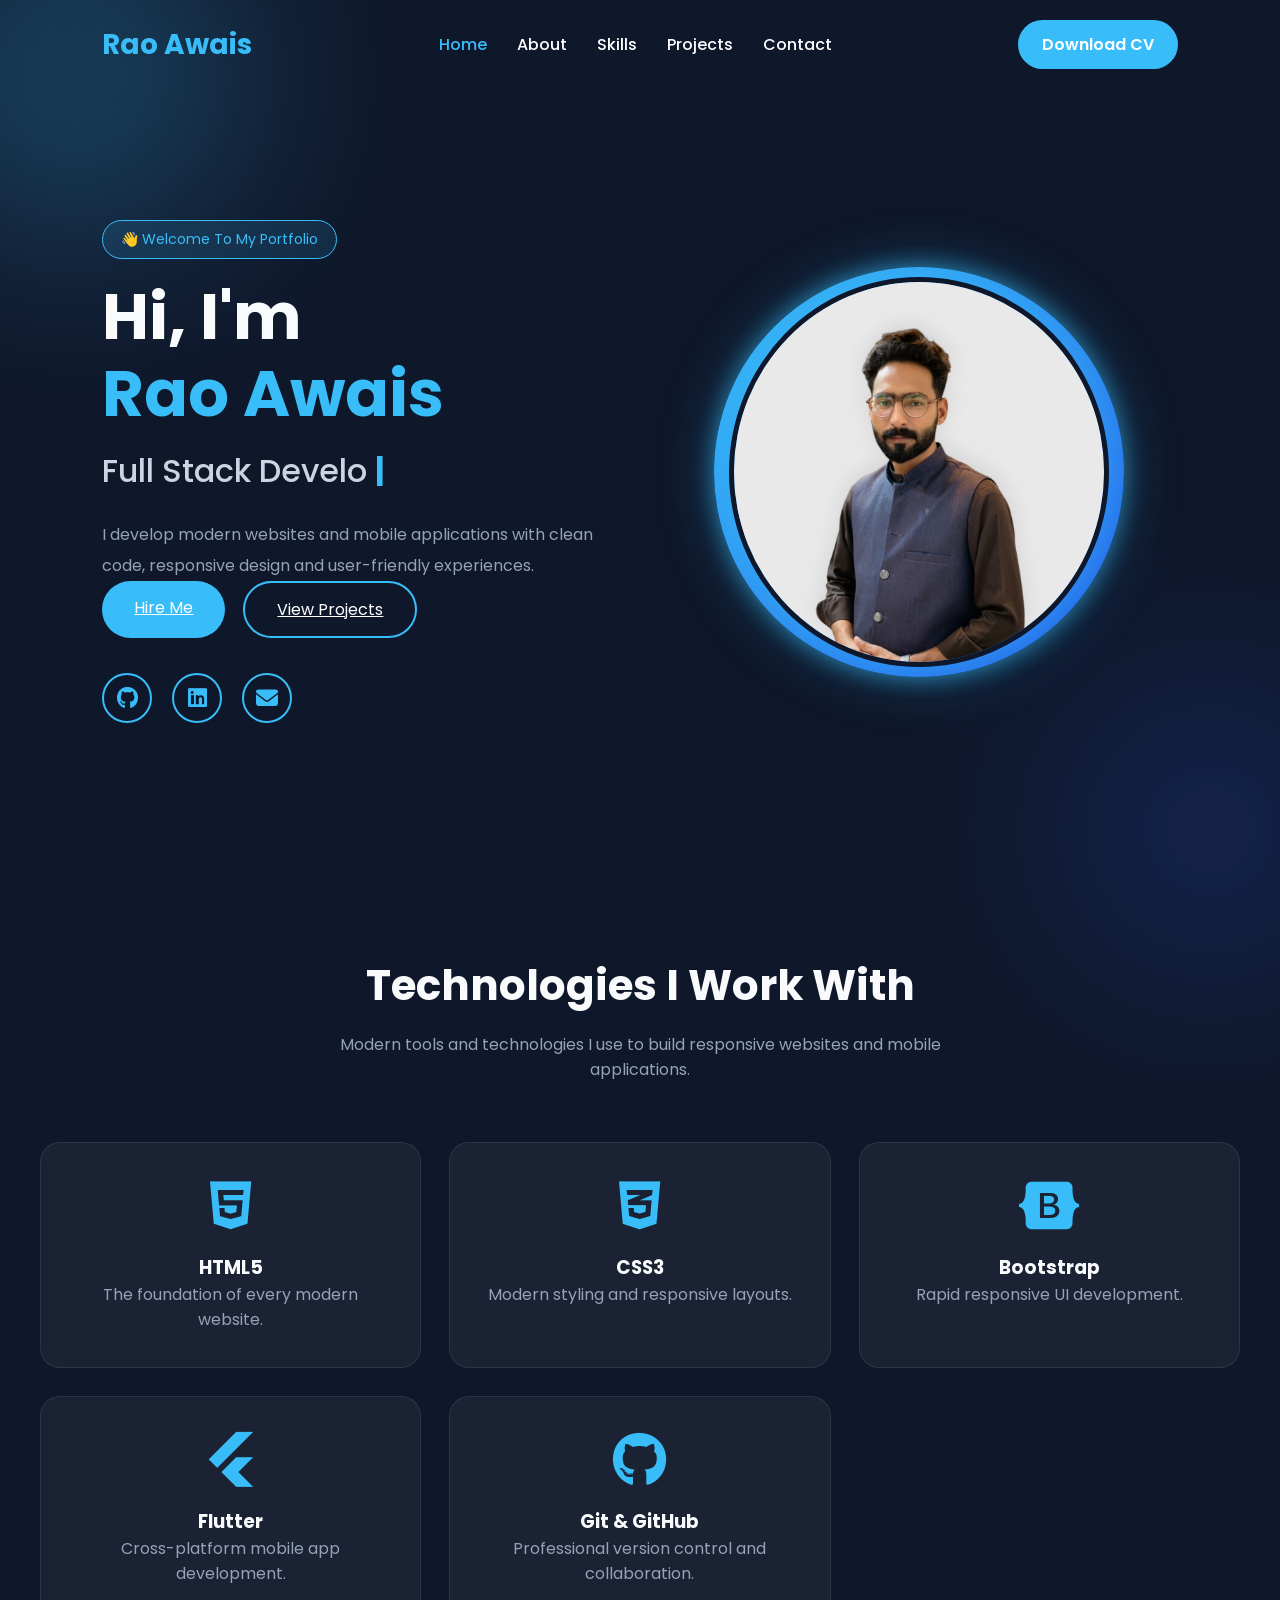
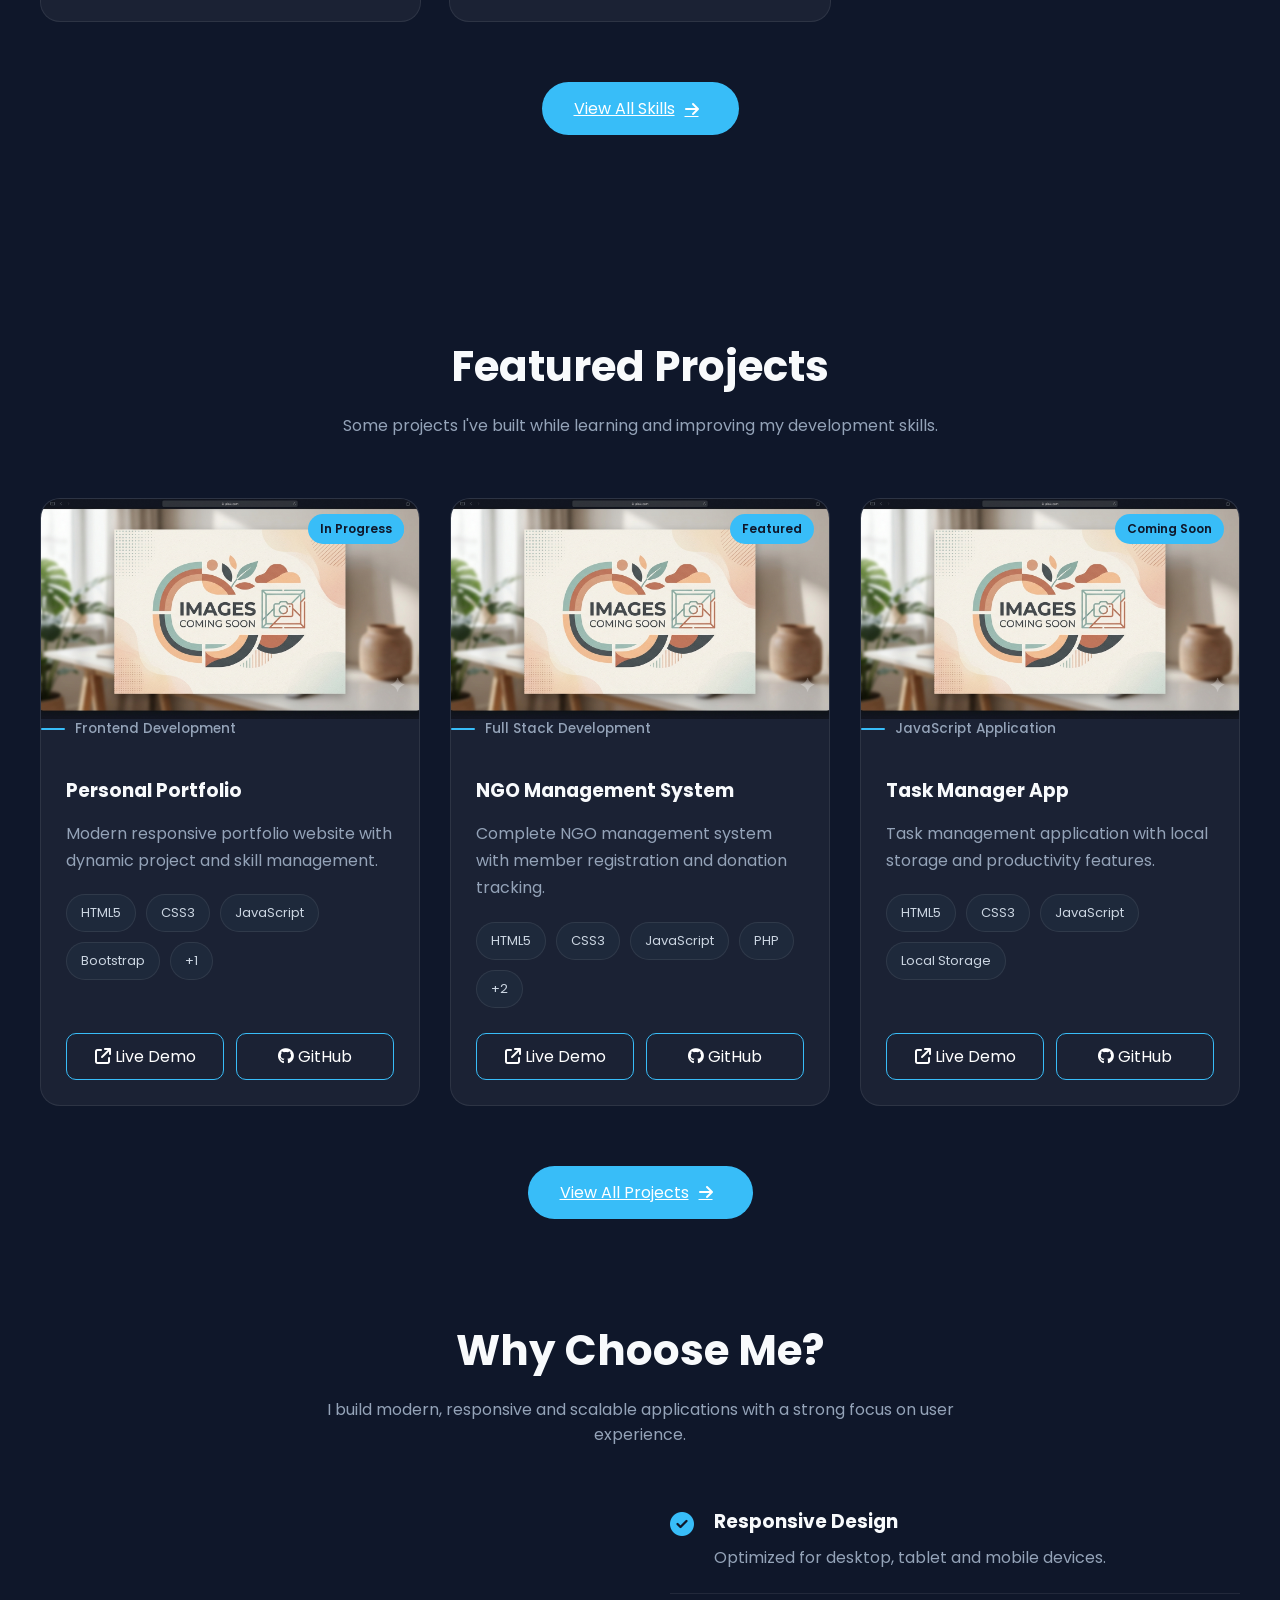
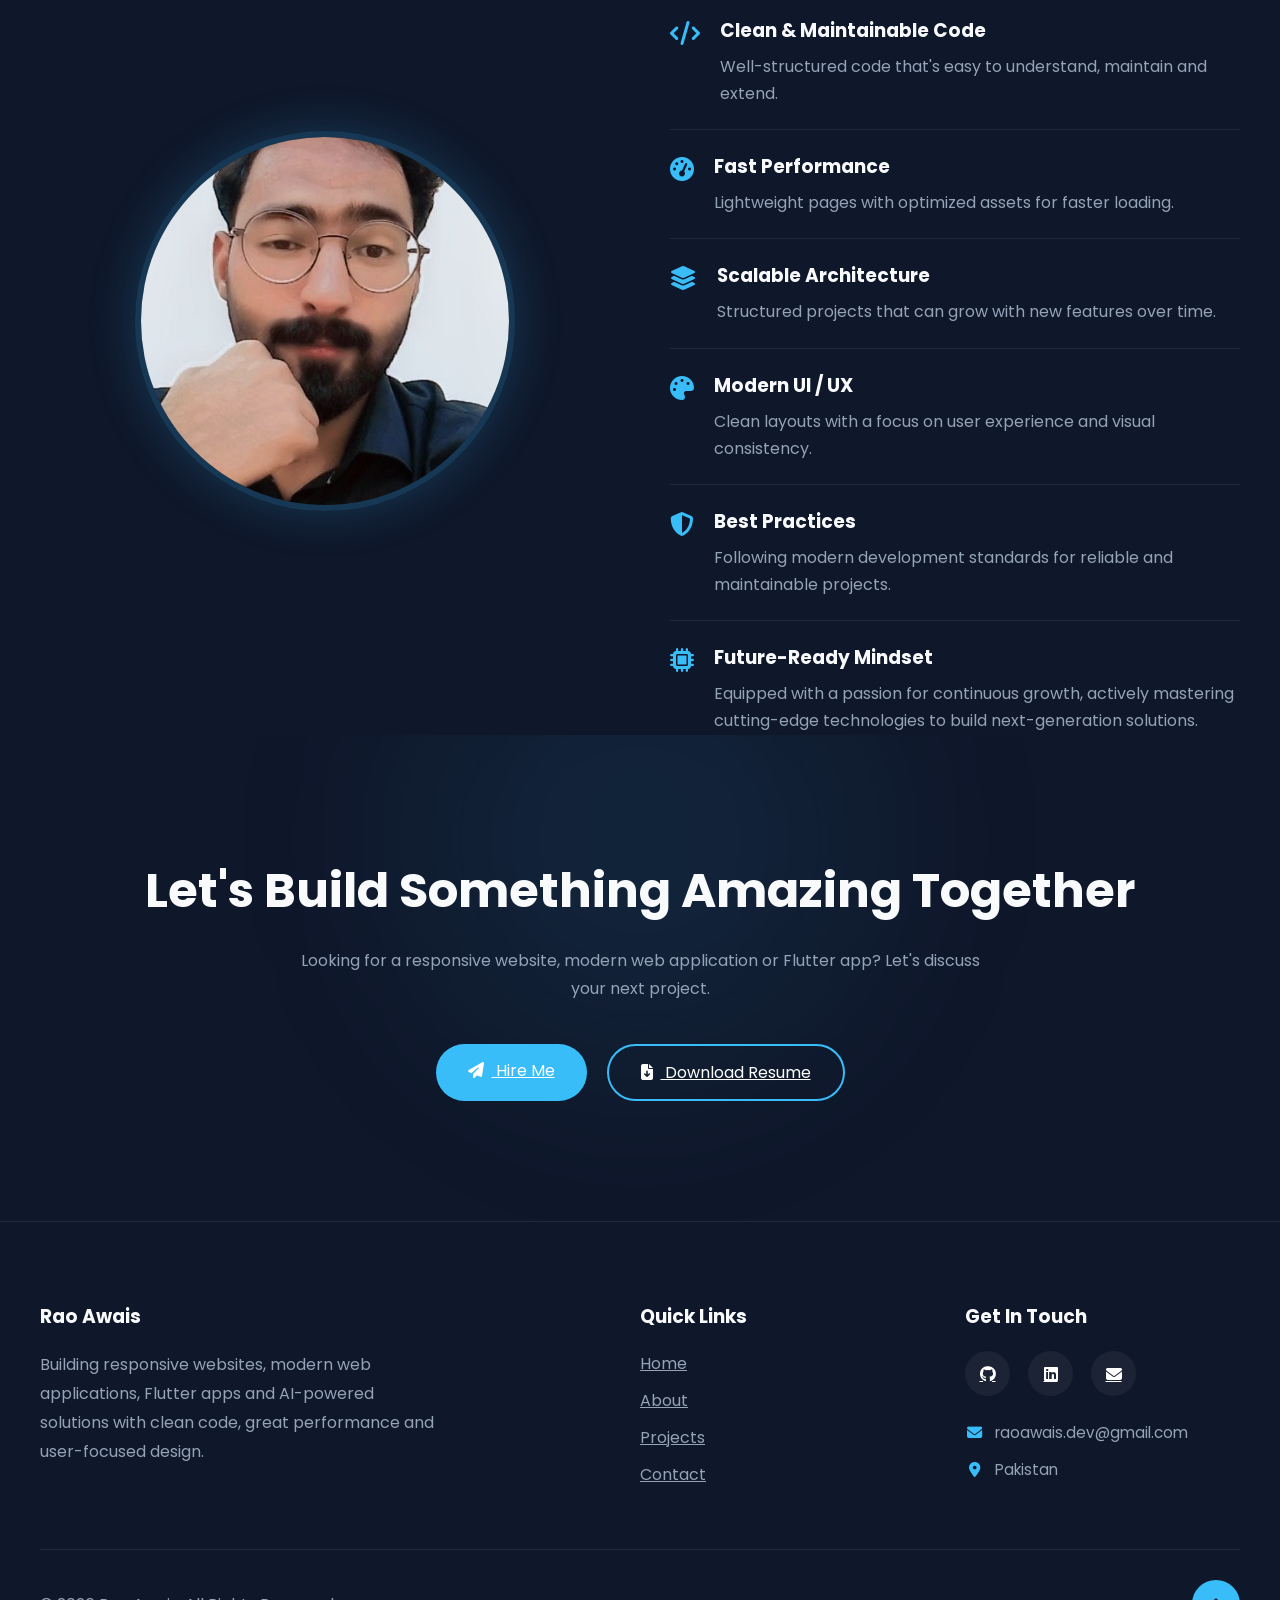
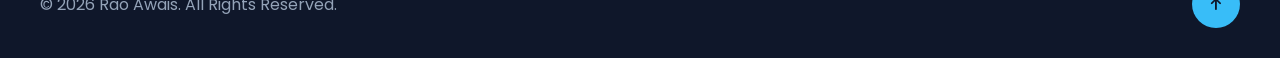
==== commit 04ec87a4: "seperate responsive archtitecture for each page/file" ====
--- a/index.html
+++ b/index.html
@@ -13,6 +13,11 @@
     />
 
     <link rel="stylesheet" href="css/style.css" />
+    <link rel="stylesheet" href="css/responsiveness/1400.css">
+<link rel="stylesheet" href="css/responsiveness/1199.css">
+<link rel="stylesheet" href="css/responsiveness/991.css">
+<link rel="stylesheet" href="css/responsiveness/767.css">
+<link rel="stylesheet" href="css/responsiveness/575.css">
   </head>
 
   <body>
--- a/css/style.css
+++ b/css/style.css
@@ -16,6 +16,8 @@
 
     --primary:#38bdf8;
 
+    --primary-rgb:rgba(255,255,255,.06);
+
     --background:#0f172a;
 
     --card-bg:rgba(255,255,255,.05);
@@ -29,6 +31,10 @@
     --white:#ffffff;
 
     --black:#000000;
+
+    --red:#ef4444;
+
+    --green:#22c55e;
 
 
     /* FOR LIGHT MODE WLL IMPLEMENT IT LATER */
@@ -94,7 +100,26 @@
 
     --space-xl:60px;
 
-    --space-2xl:100px;
+    --space-xxl:100px;
+
+
+  /* ==========================
+   Responsive Layout
+========================== */
+
+--container-width:1200px;
+
+--content-width:850px;
+
+--hero-width:1350px;
+
+--section-gap:clamp(4rem,8vw,7rem);
+
+--content-gap:clamp(2rem,5vw,4rem);
+
+--card-gap:clamp(1rem,2vw,2rem);
+
+--icon-size:clamp(4rem,10vw,8rem);
 
 
     /* ==========================
@@ -2394,264 +2419,2770 @@
 
 }
 
-.contact-grid {
+.contact-layout {
 
     display: grid;
 
-    grid-template-columns: 360px 1fr;
+    grid-template-columns: minmax(320px, 380px) minmax(0, 1fr);
+
+    gap: var(--space-xxl);
+
+    align-items: stretch;
+
+}
+
+.contact-info {
+
+    display: flex;
+
+    flex-direction: column;
+
+    justify-content: space-between;
 
     gap: var(--space-xl);
 
+}
+
+.contact-form-wrapper {
+
+    background: var(--card-bg);
+
+    border: 1px solid var(--border);
+
+    border-radius: var(--radius-lg);
+
+    padding: var(--space-xxl);
+
+    margin: var(--space-xs);
+
+    transition: var(--transition);
+
+}
+
+.contact-intro{
+
+display:flex;
+
+flex-direction:column;
+
+gap:var(--space-md);
+
+}
+
+.contact-meta {
+
+    display: flex;
+
+    flex-direction: column;
+
+    gap: var(--space-lg);
+
+    padding-top: var(--space-lg);
+
+    border-top: 1px solid var(--border);
+
+}
+
+.contact-emoji {
+
+    font-size: 2.8rem;
+
+    line-height: 1;
+
+}
+
+.contact-tag {
+
+    color: var(--primary);
+
+    font-weight: 600;
+
+    letter-spacing: .08em;
+
+    text-transform: uppercase;
+
+    font-size: .85rem;
+
+}
+
+.contact-intro h2 {
+
+    margin: 0;
+
+    max-width: 20ch;
+
+}
+
+.contact-intro p {
+
+    color: var(--muted);
+
+    line-height: 1.8;
+
+}
+
+.contact-item {
+
+    display: flex;
+
+    flex-direction: column;
+
+    gap: var(--space-xs);
+
+}
+
+.contact-item h3 {
+
+    margin: 0;
+
+    font-size: 0.9rem;
+
+    color: var(--primary);
+
+    text-transform: uppercase;
+
+    letter-spacing: 0.08em;
+
+}
+
+.contact-item p {
+
+    margin: 0;
+
+    color: var(--text);
+
+    line-height: 1.7;
+
+}
+
+.contact-links {
+
+    display: flex;
+
+    flex-direction: column;
+
+    gap: var(--space-sm);
+
+    padding-top: var(--space-md);
+
+}
+
+.contact-links a {
+
+    width: fit-content;
+
+    color: var(--text);
+
+    text-decoration: none;
+
+    transition: var(--transition);
+
+}
+
+.contact-links a:hover {
+
+    color: var(--primary);
+
+    transform: translateX(8px);
+
+}
+
+.form-header {
+
+    margin-bottom: var(--space-md);
+    padding-top: var(--space-sm);
+
+}
+
+.form-header h2 {
+
+    margin-bottom: var(--space-sm);
+
+}
+
+.form-header p {
+
+    color: var(--muted);
+
+    line-height: 1.8;
+
+}
+
+.contact-form {
+
+    display: flex;
+
+    flex-direction: column;
+
+    gap: var(--space-sm);
+
+    padding-inline: var(--space-md);
+
+}
+
+.form-group {
+
+    display: flex;
+
+    flex-direction: column;
+
+    gap: var(--space-xs);
+
+}
+
+.form-group label {
+
+    font-weight: 500;
+
+}
+
+.form-group input,
+.form-group textarea {
+
+    width: 100%;
+
+    background: transparent;
+
+    color: var(--text);
+
+    border: 1px solid var(--border);
+
+    border-radius: var(--radius-md);
+
+    padding: var(--space-md);
+
+    font-family: inherit;
+
+    transition: var(--transition);
+
+}
+
+.form-group input:focus,
+.form-group textarea:focus {
+
+    outline: none;
+
+    border-color: var(--primary);
+
+}
+
+.form-group textarea {
+
+    resize: vertical;
+
+    min-height: 180px;
+
+}
+
+.form-group input::placeholder,
+.form-group textarea::placeholder {
+
+    color: var(--muted);
+
+}
+
+.contact-form-wrapper:hover {
+
+    border-color: rgba(56, 189, 248, 0.25);
+
+    box-shadow: var(--hover-shadow);
+
+}
+
+.contact-form button {
+
+    width: fit-content;
+
+    margin-top: var(--space-sm);
+
+    align-self: center;
+
+    margin-bottom: var(--space-sm);
+
+}
+
+.form-header h2 {
+
+    margin-bottom: var(--space-xs);
+
+}
+
+.form-header p {
+
+    color: var(--muted);
+
+    line-height: 1.7;
+
+    max-width: 90%;
+
+}
+
+/* responsive */
+@media (max-width: 992px) {
+
+    .contact-layout {
+
+        grid-template-columns: 1fr;
+
+        gap: var(--space-xl);
+
+    }
+
+}
+@media (max-width: 768px) {
+
+    .contact-form-wrapper {
+
+        padding: var(--space-lg);
+
+    }
+
+    .contact-intro h2 {
+
+        max-width: 100%;
+
+    }
+
+    .contact-form button {
+
+        width: 100%;
+
+        justify-content: center;
+
+    }
+
+}
+@media (max-width: 576px) {
+
+    .contact-section {
+
+        padding: var(--space-xl) 0;
+
+    }
+
+    .contact-layout {
+
+        gap: var(--space-lg);
+
+    }
+
+}
+
+.contact-links a::after {
+
+    content: "";
+
+    display: block;
+
+    width: 0;
+
+    height: 1px;
+
+    background: var(--primary);
+
+    transition: var(--transition);
+
+}
+
+.contact-links a:hover::after {
+
+    width: 100%;
+
+}
+
+.contact-info,
+.contact-form-wrapper {
+
+    position: relative;
+
+    overflow: hidden;
+
+}
+
+/* .contact-info::before, */
+.contact-form-wrapper::before {
+
+    content: "";
+
+    position: absolute;
+
+    top: -80px;
+
+    right: -80px;
+
+    width: 180px;
+
+    height: 180px;
+
+    background: radial-gradient(circle,
+        rgba(56,189,248,.18),
+        transparent 70%);
+
+    pointer-events: none;
+
+}
+
+.form-status{
+
+    min-height:24px;
+
+    font-size:.95rem;
+
+    font-weight:500;
+
+    margin-bottom:var(--space-sm);
+
+}
+
+.form-status.success{
+
+    color:var(--green);
+
+}
+
+.form-status.error{
+
+    color:var(--red);
+
+}
+
+.input-error {
+
+    border-color:var(--red) !important;
+
+    box-shadow: 0 0 0 4px rgba(239, 68, 68, 0.12);
+
+}
+
+.input-success {
+
+    border-color: var(--green) !important;
+
+}
+
+/* ==========================
+   Skill Details Page Styling
+========================== */
+
+/* ==========================
+   Skill Hero
+========================== */
+
+.skill-hero-content{
+
+    display:grid;
+
+    grid-template-columns:1fr 340px;
+
+    gap:clamp(2rem,6vw,6rem);
+
+    align-items:center;
+
+}
+
+.hero-left p{
+
+    max-width:650px;
+
+    line-height:1.9;
+
+    color:var(--muted);
+
+    margin:var(--space-lg) 0 var(--space-xl);
+
+}
+
+/* stats */
+.info-grid{
+
+    display:grid;
+
+    grid-template-columns:repeat(3,1fr);
+
+    gap:var(--space-lg);
+
+}
+
+.info-card{
+
+    width:100%;
+
+    padding:var(--space-lg);
+
+    background:var(--card-bg);
+
+    border:1px solid var(--border);
+
+    border-radius:var(--radius-lg);
+
+    transition:var(--transition);
+
+}
+
+.info-card h3{
+
+    font-size: clamp(2rem,5vw,2.7rem);
+
+    color: var(--primary);
+
+    margin-bottom: 8px;
+
+    line-height: 1;
+
+}
+
+.info-card span{
+
+    display:block;
+
+    color:var(--muted);
+
+    letter-spacing:.5px;
+
+}
+
+.info-card:hover{
+
+    transform:translateY(-8px);
+
+    box-shadow:var(--hover-shadow);
+
+    border-color:var(--primary);
+
+}
+
+.hero-right{
+
+    display:flex;
+
+    justify-content:center;
+
+}
+
+.hero-icon{
+
+    width:280px;
+
+    height:280px;
+
+    display:flex;
+
+    justify-content:center;
+
+    align-items:center;
+
+    border-radius:50%;
+
+    background:rgba(56,189,248,.08);
+
+    border:1px solid var(--border);
+
+    position:relative;
+
+    overflow: visible;
+
+}
+
+.hero-icon i{
+
+    font-size:8rem;
+
+    color:var(--primary);
+
+}
+
+.hero-icon::before{
+
+    content:"";
+
+    position:absolute;
+
+    inset:-20px;
+
+    border-radius:50%;
+
+    background:rgba(56,189,248,.08);
+
+    filter:blur(35px);
+
+    z-index:-1;
+
+}
+
+.hero-icon:hover{
+
+    transform:translateY(-10px) scale(1.03);
+
+}
+
+.hero-icon{
+
+    transition:var(--transition);
+}
+
+.info-card::before{
+
+    content:"";
+
+    display:block;
+
+    width:40px;
+
+    height:3px;
+
+    background:var(--primary);
+
+    border-radius:999px;
+
+    margin-bottom:var(--space-md);
+
+}
+
+/* reponsive */
+@media(max-width:992px){
+
+    .skill-hero-content{
+
+        grid-template-columns:1fr;
+
+        text-align:center;
+
+    }
+    .hero-left{
+
+    order:2;
+
+}
+
+.hero-right{
+
+    order:1;
+
+    margin-bottom:var(--space-md);
+    margin-top:var(--space-md);
+
+}
+
+    .hero-left p{
+
+        margin-inline:auto;
+
+    }
+
+    .info-grid{
+
+        justify-content:center;
+        grid-template-columns:repeat(2,1fr);
+
+    }
+
+}
+
+@media (max-width:576px){
+
+    .hero-icon{
+
+        width:180px;
+
+        height:180px;
+
+        margin-inline:auto;
+
+    }
+
+    .hero-icon i{
+
+        font-size:5rem;
+
+    }
+
+    .info-grid{
+
+        grid-template-columns:1fr;
+
+    }
+
+}
+
+/* ==========================
+   Skill Overview
+========================== */
+
+.skill-overview{
+
+    padding-top: var(--space-xxl);
+
+}
+
+.section-tag{
+  color: var(--primary);
+  padding: var(--space-sm);
+}
+
+.overview-description{
+  color: var(--muted);
+  line-height: 1.7;
+  padding-top: var(--space-sm);
+}
+
+.overview-content{
+
+    max-width:900px;
+
+    margin:auto;
+
+}
+
+.overview-list{
+
+    list-style:none;
+
+    padding:0;
+
+    margin-top:var(--space-xl);
+
+}
+
+.overview-list li{
+
+    display:flex;
+
+    align-items:center;
+
+    gap:var(--space-md);
+
+    padding:var(--space-md) 0;
+
+    border-bottom:1px solid var(--border);
+
+    transition: var(--transition);
+
+}
+
+.overview-list i{
+
+    color:var(--primary);
+
+    font-size:.9rem;
+
+    transition: var(--transition);
+
+}
+
+.overview-list li:hover i{
+
+    transform: translateX(4px);
+
+}
+
+
+.overview-list span{
+
+    line-height:1.8;
+
+}
+
+.overview-list li{
+
+    transition: var(--transition);
+
+}
+
+.overview-list li:hover{
+
+    padding-left: 6px;
+
+    border-color: var(--primary);
+
+}
+
+.overview-list li:last-child{
+
+    border-bottom:none;
+
+}
+
+/* responsive */
+@media(max-width:768px){
+
+    .overview-list{
+
+        grid-template-columns:1fr;
+
+    }
+
+}
+
+/* ==========================
+   Technologies
+========================== */
+
+.technology-list{
+
+    list-style: none;
+
+    padding: 0;
+
+    margin: var(--space-xl) 0 0;
+
+    display: grid;
+
+    grid-template-columns: repeat(2, minmax(0, 1fr));
+
+    gap: var(--space-lg) var(--space-xxl);
+
+}
+
+.technology-list li{
+
+    display: flex;
+
+    align-items: center;
+
+    gap: var(--space-md);
+
+    padding: var(--space-sm) 0;
+
+    border-bottom: 1px solid var(--border);
+
+    transition: var(--transition);
+
+}
+
+.technology-list li:last-child{
+
+    border-bottom: none;
+
+}
+
+.technology-list i{
+
+    color: var(--primary);
+
+    font-size: .9rem;
+
+    transition: var(--transition);
+
+}
+
+.technology-list span{
+
+    background-image:linear-gradient(
+        var(--primary),
+        var(--primary)
+    );
+
+    background-repeat:no-repeat;
+
+    background-position:left bottom;
+
+    background-size:0% 2px;
+
+    transition:var(--transition);
+
+}
+
+.technology-list li:hover span{
+
+    background-size:100% 2px;
+
+    color:var(--primary);
+
+}
+
+.section-header{
+
+    margin-bottom: var(--space-xl);
+
+}
+
+.section-header p{
+
+    margin-top: var(--space-md);
+    color: var(--muted);
+
+}
+
+
+.technology-list li:hover{
+
+    padding-left: 6px;
+
+}
+
+.technology-list li:hover i{
+
+    transform: translateX(5px);
+
+}
+
+/* responsive */
+@media (max-width:768px){
+
+    .technology-list{
+
+        grid-template-columns: 1fr;
+
+        gap: var(--space-md);
+
+    }
+
+}
+
+/* ==========================
+   Capabilities
+========================== */
+
+.capability-list{
+
+    display:flex;
+
+    flex-direction:column;
+
+    margin-top:var(--space-xl);
+
+}
+
+.capability-item{
+
+    display:flex;
+
+    gap:var(--space-xl);
+
+    padding:var(--space-xl) 0;
+
+    border-bottom:1px solid var(--border);
+
+    transition:var(--transition);
+
+}
+
+.capability-item:last-child{
+
+    border-bottom:none;
+
+}
+
+.capability-number{
+
+    font-size:2rem;
+
+    font-weight:700;
+
+    color:var(--primary);
+
+    opacity:.35;
+
+    min-width:60px;
+
+    transition:var(--transition);
+
+}
+
+.capability-content{
+
+    flex:1;
+
+}
+
+.capability-content h3{
+
+    margin-bottom:var(--space-sm);
+
+}
+
+.capability-content p{
+
+    color:var(--text-muted);
+
+    line-height:1.8;
+
+}
+
+.capability-item:hover{
+
+    padding-left:12px;
+
+}
+
+.capability-item:hover .capability-number{
+
+    opacity:1;
+
+}
+
+/* responsive */
+@media (max-width:768px){
+
+    .capability-item{
+
+        gap:var(--space-md);
+
+    }
+
+    .capability-number{
+
+        min-width:40px;
+
+        font-size:1.5rem;
+
+    }
+
+}
+
+/* ==========================
+   Learning Journey
+========================== */
+
+.skill-learning{
+
+    padding: var(--space-xxl) 0;
+
+}
+
+.learning-reflection{
+
+    margin-top: var(--space-xl);
+
+    padding: var(--space-xl);
+
+    border-left: 4px solid var(--primary);
+
+    background: var(--card-bg);
+
+    border-radius: var(--radius-md);
+
+    transition: var(--transition);
+
+}
+
+/* hover */
+.learning-reflection:hover{
+
+    transform: translateY(-4px);
+
+    /* border-left-width: 6px; */
+
+    box-shadow: 0 15px 35px rgba(0,0,0,.12);
+
+}
+
+.learning-reflection p{
+
+    transition:var(--transition);
+
+}
+
+.learning-reflection:hover p{
+
+    color:var(--text);
+
+}
+
+.learning-reflection i{
+
+    font-size: 1.5rem;
+
+    color: var(--primary);
+
+    margin-bottom: var(--space-md);
+
+    transition:var(--transition);
+
+}
+
+.learning-reflection p{
+
+    line-height: 1.9;
+
+    color: var(--text-muted);
+
+    font-style: italic;
+
+    font-size: 1.05rem;
+
+}
+
+.learning-journey{
+
+    margin-bottom: var(--space-md);
+
+}
+
+.learning-reflection i{
+
+    transition: var(--transition);
+
+}
+
+/* ==========================
+   Skill Navigation
+========================== */
+
+.skill-navigation{
+
+    padding:0 0 var(--space-xxl);
+
+}
+
+.navigation-buttons{
+
+    display:flex;
+
+    justify-content:center;
+
+    align-items:center;
+
+    gap:20px;
+
+}
+
+.nav-btn{
+
+    width:52px;
+
+    height:52px;
+
+    display:flex;
+
+    align-items:center;
+
+    justify-content:center;
+
+    border-radius:50%;
+
+    text-decoration:none;
+
+    background:var(--card-bg);
+
+    border:1px solid var(--border);
+
+    color:var(--text);
+
+    transition:var(--transition);
+
+}
+
+.nav-btn:hover{
+
+    transform:translateY(-4px);
+
+    border-color:var(--primary);
+
+    color:var(--primary);
+
+}
+
+/* ==========================
+   Hero Intro Animation
+========================== */
+
+.hero-icon i{
+
+    animation: heroIconIntro .8s cubic-bezier(.22,1,.36,1) both;
+
+}
+
+.hero-left h1{
+
+    animation: heroFadeUp .7s ease both;
+
+    animation-delay: .15s;
+
+}
+
+.hero-left > p{
+
+    animation: heroFadeUp .7s ease both;
+
+    animation-delay: .3s;
+
+}
+
+.info-grid{
+
+    animation: heroFadeUp .7s ease both;
+
+    animation-delay: .45s;
+
+}
+
+@keyframes heroIconIntro{
+
+    0%{
+
+        opacity:0;
+
+        transform:scale(.45) rotate(-15deg);
+
+    }
+
+    60%{
+
+        opacity:1;
+
+        transform:scale(1.08);
+
+    }
+
+    100%{
+
+        opacity:1;
+
+        transform:scale(1);
+
+    }
+
+}
+
+@keyframes heroFadeUp{
+
+    from{
+
+        opacity:0;
+
+        transform:translateY(25px);
+
+    }
+
+    to{
+
+        opacity:1;
+
+        transform:translateY(0);
+
+    }
+
+}
+
+.hero-icon{
+
+    position:relative;
+
+    overflow:visible;
+
+}
+
+.hero-icon::before{
+
+    content:"";
+
+    position:absolute;
+
+    inset:-10px;
+
+    border-radius:50%;
+
+    background:var(--primary);
+
+    opacity:.12;
+
+    filter:blur(18px);
+
+    z-index:-1;
+
+    animation:heroPulse .9s ease-out both;
+
+}
+
+@keyframes heroPulse{
+
+    from{
+
+        transform:scale(.2);
+
+        opacity:0;
+
+    }
+
+    to{
+
+        transform:scale(1);
+
+        opacity:.12;
+
+    }
+
+}
+
+.hero-icon{
+
+    transition:transform .3s ease;
+
+}
+
+.hero-icon:hover{
+
+transform: translateY(-5px) scale(1.05);
+
+}
+
+/* ==========================
+   Projects Page
+========================== */
+
+/*----------------------------------- search -------------------------------------- */
+/* .projects-search{
+
+    padding-bottom: var(--space-xl);
+
+} */
+
+.search-box{
+
+    max-width: 600px;
+
+    margin: 0 auto;
+
+    position: relative;
+
+}
+
+.search-box i{
+
+    position: absolute;
+
+    left: 18px;
+
+    top: 50%;
+
+    transform: translateY(-50%);
+
+    color: var(--muted);
+
+}
+
+.search-box input{
+
+    width: 100%;
+
+    padding: 16px 20px 16px 50px;
+
+    border: 1px solid var(--border);
+
+    border-radius: 999px;
+
+    background: var(--card-bg);
+
+    color: var(--text);
+
+    transition: var(--transition);
+
+}
+
+.search-box input:focus{
+
+    border-color: var(--primary);
+
+}
+
+/* ==========================
+   Filters
+========================== */
+
+.projects-filter{
+
+    padding-bottom: var(--space-xl);
+
+}
+
+#filter-buttons{
+
+    display:flex;
+
+    justify-content:center;
+
+    flex-wrap:wrap;
+
+    gap:12px;
+
+}
+
+.filter-btn{
+
+    padding:10px 18px;
+
+    border:1px solid var(--border);
+
+    background:transparent;
+
+    color:var(--text);
+
+    border-radius:999px;
+
+    cursor:pointer;
+
+    transition:var(--transition);
+
+}
+
+.filter-btn:hover{
+
+    border-color:var(--primary);
+
+    color:var(--primary);
+
+}
+
+.filter-btn.active{
+
+    background:var(--primary);
+
+    color:#fff;
+
+    border-color:var(--primary);
+
+}
+
+/* ==========================
+   Empty State
+========================== */
+
+.empty-state{
+
+    grid-column:1 / -1;
+
+    text-align:center;
+
+    padding:80px 20px;
+
+}
+
+.empty-state i{
+
+    font-size:3rem;
+
+    color:var(--primary);
+
+    margin-bottom:20px;
+
+}
+
+.empty-state h3{
+
+    margin-bottom:10px;
+
+}
+
+.empty-state p{
+
+    color:var(--text-muted);
+
+}
+
+/* search result count styling */
+.projects-info{
+
+    margin:var(--space-sm);
+
+    text-align:center;
+
+}
+
+/*===================================
+Projects Info
+===================================*/
+
+/* .projects-info{
+
+    padding-bottom:var(--space-lg);
+
+} */
+
+#projects-count{
+
+    text-align:center;
+
+    color:var(--text-muted);
+
+    font-size:.95rem;
+
+    line-height:1.8;
+
+}
+
+#projects-count strong{
+
+    color:var(--text);
+
+    font-weight:600;
+
+}
+
+#projects-count .highlight{
+
+    color:var(--primary);
+
+    font-weight:600;
+
+}
+
+@media(max-width:576px){
+
+    #projects-count{
+
+        font-size:0.9rem;
+
+        line-height:1.8;
+
+        padding-inline:10px;
+
+    }
+
+}
+
+/*===================================
+Reset Button
+===================================*/
+
+#reset-filters{
+
+    padding:12px 20px;
+
+    border:1px solid var(--border);
+
+    border-radius:999px;
+
+    background:transparent;
+
+    color:var(--text);
+
+    font:inherit;
+
+    cursor:pointer;
+
+    display:flex;
+
+    align-items:center;
+
+    justify-content:center;
+
+    gap:8px;
+
+    transition:var(--transition);
+
+}
+
+#reset-filters i{
+
+    font-size:.9rem;
+
+}
+
+#reset-filters:hover{
+
+    color:var(--primary);
+
+    border-color:var(--primary);
+
+    transform:translateY(-2px);
+
+}
+
+#reset-filters:active{
+
+    transform:translateY(0);
+
+}
+
+#reset-filters:hover i{
+
+    transform:rotate(-180deg);
+
+}
+
+#reset-filters i{
+
+    transition:transform .4s ease;
+
+}
+
+
+
+@media(max-width:576px){
+
+    .sort-wrapper{
+
+        flex-direction:column;
+
+        align-items:stretch;
+
+    }
+
+    #sort-projects,
+
+    #reset-filters{
+
+        width:100%;
+
+    }
+
+}
+
+/*===================================
+Projects Sorting
+===================================*/
+
+/* .sort-wrapper{
+
+    display:flex;
+
+    justify-content:center;
+
+    align-items:center;
+
+    gap:14px;
+
+    flex-wrap:wrap;
+
+    padding-bottom:var(--space-xl);
+
+} */
+
+#sort-projects{
+
+    min-width:180px;
+
+    padding:12px 18px;
+
+    border:1px solid var(--border);
+
+    border-radius:999px;
+
+    background:var(--card-bg);
+
+    color:var(--text);
+
+    font:inherit;
+
+    cursor:pointer;
+
+    outline:none;
+
+    transition:var(--transition);
+
+}
+
+#sort-projects option{
+
+    background:var(--background);
+
+    color:var(--text);
+
+}
+
+#sort-projects:hover{
+
+    border-color:var(--primary);
+
+}
+
+#sort-projects:focus{
+
+    border-color:var(--primary);
+
+    box-shadow:0 0 0 4px rgba(99,102,241,.15);
+
+}
+
+/*===================================
+Projects Grid Animation
+===================================*/
+
+.project-card{
+
+    opacity:1;
+
+    transform:translateY(0);
+
+    transition:
+        opacity .25s ease,
+        transform .25s ease;
+
+}
+
+/*===================================
+Project Cards Entrance
+===================================*/
+
+.project-card{
+
+    opacity:1;
+
+    transform:none;
+
+}
+
+.project-card.animate-card{
+
+    animation:cardReveal .55s cubic-bezier(.22,1,.36,1) forwards;
+
+}
+
+@keyframes cardReveal{
+
+    from{
+
+        opacity:0;
+
+        transform:translateY(18px) scale(.98);
+
+    }
+
+    to{
+
+        opacity:1;
+
+        transform:translateY(0) scale(1);
+
+    }
+
+}
+
+/* ==================================================
+   PROJECT HERO LAYOUT MODIFIED
+================================================== */
+.projects-hero .section-tag h1{
+
+    font-size: clamp(3rem, 0.9rem + 0.5vw, 1.2rem);
+
+    font-weight: 700;
+
+    color: var(--primary);
+
+    line-height: 1.2;
+
+    margin: 0;
+
+}
+
+
+.projects-hero .hero-layout{
+
+    display: grid;
+
+    grid-template-columns: 1fr auto;
+
     align-items: start;
 
-}
-
-/* ---------- Contact Info ---------- */
-
-.contact-info {
-
-    padding: var(--space-xl);
+    gap: 50px;
+
+}
+
+.hero-controls{
 
     display: flex;
 
     flex-direction: column;
 
-    gap: var(--space-lg);
-
-}
-
-.contact-item {
+    align-items: flex-end;
+
+    gap: 16px;
+
+}
+
+/* search width control */
+.hero-controls .search-box{
+
+    width: 400px;
+
+}
+
+.hero-controls .sort-wrapper{
 
     display: flex;
 
-    align-items: flex-start;
-
-    gap: var(--space-md);
-
-}
-
-.contact-item i {
-
-    width: 55px;
-
-    height: 55px;
+    align-items: center;
+
+    gap: 10px;
+
+}
+
+/* projects filter */
+.projects-filter{
+
+    margin-top: -10px;
+
+}
+
+.projects-info{
+
+    margin-top: 18px;
+
+    margin-bottom: 30px;
+
+}
+
+.projects-section{
+
+    padding-top: 0;
+    padding-bottom: var(--space-lg);
+
+}
+
+/*===================== responsiveness ==========================*/
+
+/* tablets(<= 992px) */
+@media(max-width:992px){
+
+.hero-layout{
+
+grid-template-columns:1fr;
+
+gap:28px;
+
+}
+
+.hero-controls{
+
+align-items:flex-start;
+
+gap:14px;
+
+}
+
+.hero-controls .search-box{
+
+width:100%;
+
+max-width:520px;
+
+}
+
+.hero-controls .sort-wrapper{
+
+display:flex;
+
+gap:10px;
+
+flex-wrap:nowrap;
+
+}
+
+#sort-projects{
+
+padding:0 16px;
+
+width:100px;
+
+flex:none;
+
+}
+
+#reset-filters{
+
+padding:0 16px;
+
+white-space:nowrap;
+
+flex:none;
+
+height: 40px;
+
+}
+
+}
+
+/* mobiles (<=768px) */
+@media (max-width: 768px){
+
+
+  .hero-layout{
+
+gap:20px;
+
+}
+
+    .hero-controls{
+
+        gap: 14px;
+
+    }
+
+    .hero-controls .search-box{
+
+        width: 100%;
+
+        max-width: 100%;
+
+    }
+
+    .hero-controls .sort-wrapper{
+
+        width:100%;
+
+justify-content:flex-start;
+
+    }
+
+    #sort-projects{
+
+width:110px;
+
+}
+
+#reset-filters{
+
+padding:0 14px;
+
+}
+
+}
+
+/* small phones(<= 480px) */
+@media(max-width:430px){
+
+.hero-controls .sort-wrapper{
+
+flex-wrap:wrap;
+
+}
+
+#sort-projects{
+
+flex:1;
+
+min-width:130px;
+
+}
+
+#reset-filters{
+
+flex:1;
+
+}
+}
+
+
+
+
+
+                     /*===================================
+                                  Skills Page
+                       ===================================*/
+
+
+
+/* skill cards aimation same as project cards */
+  .skill-card.animate-card{
+
+    animation: cardReveal .45s cubic-bezier(.22,1,.36,1) forwards;
+
+}
+
+/* HERO SECTION */
+.skills-hero{
+
+    padding: 15px 0 40px;
+
+    text-align: left;
+
+}
+
+.skills-hero h1{
+
+    margin:0 0 14px;
+
+}
+
+.skills-hero .section-tag h1{
+
+    font-size: clamp(3rem, 0.9rem + 0.5vw, 1.2rem);
+
+    font-weight: 700;
+
+    color: var(--primary);
+
+    line-height: 1.2;
+
+    margin: 0;
+
+}
+
+
+
+
+.hero-layout{
+
+    display:grid;
+
+    grid-template-columns:minmax(0,1fr) 420px;
+
+    column-gap:60px;
+
+    row-gap:40px;
+
+    align-items:start;
+
+}
+
+.hero-toolbar{
+
+    display:grid;
+
+    grid-template-columns:minmax(0,1fr) auto;
+
+    align-items:center;
+
+    gap:10px;
+
+    width:100%;
+
+}
+
+.hero-toolbar .skills-search{
+
+    width:100%;
+
+    margin:0;
+
+}
+
+
+.hero-toolbar .skills-sort{
+
+    display:flex;
+
+    justify-content:flex-end;
+
+    align-items:center;
+
+    margin:0;
+
+}
+
+
+.hero-toolbar .sort-wrapper{
+
+    justify-content:flex-end;
+
+}
+
+.hero-content{
+
+    text-align:left;
+    max-width:650px;
+
+}
+
+
+
+
+
+
+
+
+.skills-hero p{
+
+  color: var(--muted);
+
+    max-width: 640px;
+
+    margin: 0 auto;
+
+}
+
+.hero-stats{
+
+    display:flex;
+
+    align-items:center;
+
+    justify-content:flex-start;
+
+    gap:30px;
+
+    margin-top:-14px;
+
+    flex-wrap:wrap;
+
+}
+
+/* MODIFIED HERO STATS */
+.hero-stat-item{
+
+    display:flex;
+
+    align-items:baseline;
+
+    gap:10px;
+
+    color:var(--text);
+
+    font-size:1rem;
+
+    font-weight:500;
+
+}
+
+.hero-stat-item strong{
+
+    color:var(--primary);
+
+    font-size:1.25rem;
+
+    font-weight:700;
+
+    line-height:1;
+
+}
+
+.learning-symbol{
+
+    color:var(--primary);
+
+}
+
+.stat-divider{
+
+    color:var(--muted);
+
+    opacity: 0.05;
+
+    font-size:1.5rem;
+
+    user-select:none;
+    -webkit-user-select: none
+
+}
+
+
+
+
+
+/* filters */
+.filter-btn{
+
+    display:flex;
+
+    align-items:center;
+
+    gap:8px;
+
+}
+
+.filter-count{
+
+    min-width:22px;
+
+    height:22px;
+
+    padding:0 6px;
+
+    border-radius:999px;
+
+    background:rgba(255,255,255,.08);
+
+    color:var(--text);
+
+    font-size:.75rem;
+
+    display:flex;
+
+    align-items:center;
+
+    justify-content:center;
+
+    transition:.25s ease;
+
+}
+
+.filter-btn.active .filter-count{
+
+    background:rgba(255,255,255,.18);
+
+    color:white;
+
+}
+
+
+/* ==========================================
+   Skills Controls
+========================================== */
+
+.skills-controls{
+
+    margin-top:16px;
+
+    margin-bottom:28px;
+
+    position:relative;
+
+    z-index:2;
+
+}
+
+.skills-controls .container{
+
+    padding: 0;
+
+}
+
+.controls-top{
+
+    display:grid;
+
+    grid-template-columns: minmax(0,1fr) auto;
+
+    align-items:center;
+
+    gap:20px;
+
+    margin-bottom:22px;
+
+}
+.skills-search{
+
+    width:100%;
+
+}
+
+.skills-sort{
+
+    display:flex;
+
+    justify-content:flex-end;
+
+    align-items:center;
+
+}
+
+.skills-filter{
+
+    margin-top:-22px;
+
+    margin-bottom:10px;
+
+}
+
+#skills-filters{
 
     display: flex;
 
+    flex-wrap: wrap;
+
+    gap: 12px;
+
+}
+
+
+.skills-info{
+
+    margin-bottom:20px;
+
+    display:flex;
+
+    align-items:center;
+
+    /* border-top: 1px solid var(--border); */
+
+}
+
+.skills-info p{
+
+    margin:0;
+
+    margin-bottom: 10px;
+
+    font-size:.95rem;
+
+    color:var(--text);
+
+}
+
+#skills-count{
+
+    font-size:.95rem;
+
+    font-weight:500;
+
+}
+
+#skills-grid{
+
+    display: grid;
+
+    grid-template-columns: repeat(auto-fit,minmax(320px,1fr));
+
+    gap: 28px;
+
+}
+
+#skills-grid{
+
+    margin-top:20px;
+
+}
+
+.skills-section{
+
+    padding-bottom:var(--space-lg);
+
+}
+
+
+/* sort */
+.sort-wrapper{
+
+    display:flex;
+
+    align-items:center;
+
+    gap:10px;
+
+    flex-wrap:nowrap;
+
+}
+
+.sort-wrapper select{
+
+    width:110px;
+
+min-width:110px;
+
+    height: 46px;
+
+    padding: 0 16px;
+
+    border: 1px solid var(--border);
+
+    border-radius: 12px;
+
+    background: var(--background);
+
+    color: var(--text);
+
+    font-size: .95rem;
+
+    cursor: pointer;
+
+    transition: all .3s ease;
+
+}
+
+.sort-wrapper select:hover{
+
+    border-color: var(--primary);
+
+}
+
+.sort-wrapper select:focus{
+
+    outline: none;
+
+    border-color: var(--primary);
+
+    box-shadow: 0 0 0 4px rgba(var(--primary-rgb), .15);
+
+}
+
+/* reset */
+#reset-skills{
+
+    display: flex;
+
+    align-items: center;
+
     justify-content: center;
 
+    gap: 6px;
+
+    height: 46px;
+
+    padding: 0 14px;
+
+    border: 1px solid var(--border-color);
+
+    border-radius: 12px;
+
+    background: transparent;
+
+    color: var(--text-secondary);
+
+    cursor: pointer;
+
+    transition: all .3s ease;
+
+}
+
+#reset-skills:hover{
+
+    border-color: var(--primary);
+
+    color: var(--primary);
+
+    transform: translateY(-2px);
+
+}
+
+#reset-skills i{
+
+    transition: transform .35s ease;
+
+}
+
+#reset-skills:hover i{
+
+    transform: rotate(-180deg);
+
+}
+
+.search-box{
+
+    width:100%;
+
+}
+
+.search-box input{
+
+    width:100%;
+
+}
+
+.hero-content p{
+
+    margin:0;
+
+}
+
+.hero-toolbar{
+
+    display:flex;
+
+    align-items:center;
+
+    justify-content:flex-end;
+
+    gap:12px;
+
+}
+
+.hero-toolbar .skills-search{
+
+    flex:0 0 400px;
+
+}
+
+.hero-toolbar .skills-sort{
+
+    flex:0 0 auto;
+
+}
+
+.hero-toolbar .search-box{
+
+    width:100%;
+
+}
+
+.hero-toolbar .search-box input{
+
+    width:100%;
+
+}
+
+#skills-filters{
+
+    align-items:center;
+
+}
+
+.filter-btn{
+
+    min-height:42px;
+
+}
+
+.skills-info{
+
+    display:flex;
+
+    flex-direction:column;
+
+    align-items:center;
+
+    justify-content:center;
+
+    margin-top:18px;
+
+    margin-bottom:22px;
+
+}
+
+#skills-count{
+
+    text-align:center;
+
+    line-height:1.6;
+
+}
+
+.highlight{
+
+    color:var(--primary);
+
+    font-weight:600;
+
+}
+
+.skills-filter{
+
+    display:flex;
+
+    flex-direction:column;
+
+    align-items:flex-start;
+
+}
+
+#skills-filters{
+
+    display:flex;
+
+    flex-wrap:wrap;
+
+    gap:10px;
+
+    justify-content:flex-start;
+
+}
+
+
+
+
+/* ==========================================
+   Skills Page Resposiveness
+========================================== */
+
+/* temporary */
+@media (min-width:1400px){
+
+    :root{
+
+        --container-width:1280px;
+
+    }
+
+}
+
+
+
+
+
+
+
+@media (max-width:768px){
+
+    .sort-wrapper{
+
+        width: 100%;
+
+    }
+
+    .sort-wrapper select{
+
+        flex: 1;
+
+    }
+
+    #reset-skills{
+
+        flex: 1;
+
+    }
+
+}
+
+
+
+
+
+
+
+
+
+
+
+
+
+
+
+
+
+/*-------------------------------- universal classes -------------------------------- */
+.container{
+
+    width:min(100% - 2rem,var(--container-width));
+
+    margin-inline:auto;
+
+}
+
+
+/* search box clear  */
+.search-box{
+
+    position: relative;
+
+}
+
+.search-box input{
+
+    padding-right: 48px;
+
+}
+
+.clear-search{
+
+    position: absolute;
+
+    top: 50%;
+
+    right: 24px;
+
+    transform: translateY(-50%);
+
+    width: 30px;
+
+    height: 30px;
+
+    border: none;
+
+    border-radius: 50%;
+
+    background: transparent;
+
+    display: flex;
+
     align-items: center;
 
-    border-radius: 50%;
-
-    background: rgba(56, 189, 248, .12);
+    justify-content: center;
+
+    cursor: pointer;
+
+    color: var(--text-secondary);
+
+    opacity: 0;
+
+    visibility: hidden;
+
+    pointer-events: none;
+
+    transition:
+        opacity .25s ease,
+        visibility .25s ease,
+        background-color .25s ease;
+
+}
+
+.clear-search.show{
+
+    opacity: 1;
+
+    visibility: visible;
+
+    pointer-events: auto;
+
+}
+
+.clear-search i{
+
+    display: flex;
+
+    align-items: center;
+
+    justify-content: center;
+
+    width: 100%;
+
+    height: 100%;
+
+    line-height: 1;
+
+    transition:
+        color .25s ease,
+        transform .25s cubic-bezier(.22,1,.36,1);
+
+}
+
+.clear-search:hover i{
 
     color: var(--primary);
 
-    font-size: 1.25rem;
-
-    flex-shrink: 0;
-
-    transition: var(--transition);
-
-}
-
-.contact-item:hover i {
-
-    transform: translateY(-4px);
-
-    background: var(--primary);
-
-    color: var(--background);
-
-    box-shadow: var(--hover-shadow);
-
-}
-
-.contact-item h3 {
-
-    margin-bottom: 8px;
-
-}
-
-.contact-item p {
-
-    color: var(--muted);
-
-    line-height: 1.7;
-
-}
-
-/* ---------- Social ---------- */
-
-.contact-social {
-
-    display: flex;
-
-    gap: 15px;
-
-    margin-top: var(--space-md);
-
-}
-
-.contact-social a {
-
-    width: 48px;
-
-    height: 48px;
-
-    display: flex;
-
-    justify-content: center;
-
-    align-items: center;
-
-    text-decoration: none;
-
-    border-radius: 50%;
-
-    border: 1px solid var(--border);
-
-    color: var(--text);
-
-    transition: var(--transition);
-
-}
-
-.contact-social a:hover {
-
-    background: var(--primary);
-
-    color: var(--background);
-
-    transform: translateY(-4px);
-
-    box-shadow: var(--hover-shadow);
-
-}
-
-/* ---------- Form ---------- */
-
-.contact-form {
-
-    padding: var(--space-xl);
-
-    display: flex;
-
-    flex-direction: column;
-
-    gap: var(--space-lg);
-
-}
-
-.form-group {
-
-    display: flex;
-
-    flex-direction: column;
-
-}
-
-.form-group label {
-
-    margin-bottom: 10px;
-
-    font-weight: 600;
-
-}
-
-.form-group input,
-
-.form-group textarea {
-
-    width: 100%;
-
-    padding: 16px 18px;
-
-    background: rgba(255,255,255,.04);
-
-    border: 1px solid var(--border);
-
-    border-radius: var(--radius-md);
-
-    color: var(--text);
-
-    font-family: inherit;
-
-    transition: var(--transition);
-
-    resize: vertical;
-
-}
-
-.form-group textarea {
-
-    min-height: 180px;
-
-}
-
-.form-group input::placeholder,
-
-.form-group textarea::placeholder {
-
-    color: var(--muted);
-
-}
-
-.form-group input:focus,
-
-.form-group textarea:focus {
-
-    outline: none;
-
-    border-color: var(--primary);
-
-    box-shadow: 0 0 0 4px rgba(56,189,248,.12);
-
-}
-
-.contact-form button {
-
-    width: fit-content;
-
-}
-
-/* ---------- Responsive ---------- */
-
-@media (max-width:992px){
-
-    .contact-grid{
-
-        grid-template-columns:1fr;
+    /* transform: translateY(-2px); */
+
+}
+
+/* filter by label */
+.filters-heading{
+
+    margin-bottom:12px;
+
+    margin-top:-15px;
+
+    font-size:.92rem;
+
+    font-weight:600;
+
+    color:var(--text-secondary);
+
+    letter-spacing:.3px;
+
+}
+
+
+/* scroll hint */
+.scroll-hint{
+
+    margin-top:10px;
+
+    font-size:.88rem;
+
+    color:var(--text-secondary);
+
+    display:flex;
+
+    align-items:center;
+
+    justify-content:center;
+
+    gap:8px;
+
+    opacity:.5;
+
+    transition:opacity .35s ease,
+               transform .35s ease;
+
+}
+
+.scroll-hint i{
+
+    animation:scrollArrow 1.6s ease-in-out infinite;
+
+}
+
+@keyframes scrollArrow{
+
+    0%,100%{
+
+        transform:translateY(0);
 
     }
 
-}
-
-@media (max-width:768px){
-
-    .contact-info,
-
-    .contact-form{
-
-        padding: var(--space-lg);
+    50%{
+
+        transform:translateY(4px);
 
     }
 
 }
 
-@media (max-width:576px){
-
-    .contact-social{
-
-        justify-content:center;
-
-    }
-
-    .contact-form button{
-
-        width:100%;
-
-    }
+.scroll-hint.hide{
+
+    opacity:0;
+
+    transform:translateY(-8px);
+
+    pointer-events:none;
 
 }
--- a/css/responsiveness/1199.css
+++ b/css/responsiveness/1199.css
@@ -0,0 +1,322 @@
+/* ==========================================
+   Skills Page Resposiveness
+========================================== */
+
+
+/* large desktops */
+@media (max-width:1199px){
+
+    .controls-top{
+
+        display:flex;
+
+        flex-wrap:wrap;
+
+        justify-content:space-between;
+
+        align-items:flex-start;
+
+        gap:18px;
+
+    }
+
+    .skills-search{
+
+    flex: 1 1 480px;
+
+    max-width: 560px;
+
+    min-width: 340px;
+
+}
+
+.search-box{
+
+    width:100%;
+
+}
+
+.search-box input{
+
+    width:100%;
+
+}
+
+    .skills-sort{
+
+        flex:0 0 auto;
+
+    }
+
+    .hero-stats{
+
+        gap:10px;
+
+    }
+
+      #skills-grid{
+
+        grid-template-columns:repeat(2,minmax(280px,1fr));
+
+        gap:22px;
+
+    }
+
+    .skills-hero-content{
+
+        gap:36px;
+
+        align-items:flex-start;
+
+    }
+
+    .skills-hero-text{
+
+        flex:1 1 55%;
+
+    }
+
+    .skills-hero p{
+
+        max-width:560px;
+
+    }
+
+     .skills-hero h1{
+
+        font-size:3rem;
+
+        line-height:1.15;
+
+    }
+
+    .hero-toolbar{
+
+        gap:10px;
+
+    }
+
+    .hero-toolbar .skills-search{
+
+    flex:1;
+
+    max-width:400px;
+
+}
+
+    .sort-wrapper select{
+
+        width:100px;
+
+        min-width:100px;
+
+    }
+
+    #reset-skills{
+
+        padding-inline:12px;
+
+        min-width:90px;
+
+    }
+
+    .hero-stats{
+
+        font-size:.95rem;
+
+    }
+
+    .hero-stat-item strong{
+
+        font-size:1.1rem;
+
+    }
+
+    .hero-stats{
+
+        justify-content:flex-start;
+
+        row-gap:10px;
+
+        column-gap:16px;
+
+    }
+
+    .stat-divider{
+
+        display:none;
+
+    }
+
+    .skill-card{
+
+        padding:24px;
+
+    }
+
+    .skill-card .skill-icon{
+
+        width:58px;
+
+        height:58px;
+
+        font-size:1.55rem;
+
+    }
+
+    .skill-card h3{
+
+        font-size:1.25rem;
+
+    }
+
+    .skill-card p{
+
+        font-size:.95rem;
+
+        line-height:1.6;
+
+    }
+
+    .sort-wrapper select{
+
+    width:100px;
+
+}
+
+.skills-filter{
+
+    margin-top:-12px;
+
+}
+
+#skills-filters{
+
+    gap:10px;
+
+}
+
+.filter-btn{
+
+    padding:8px 14px;
+
+}
+
+.skills-info{
+
+    margin-top:20px;
+
+}
+
+.scroll-hint{
+
+    margin-top:8px;
+
+}
+
+.skills-section{
+
+    padding-top:12px;
+}
+
+ .hero-content{
+
+        flex-wrap:wrap;
+
+        align-items:flex-start;
+
+        gap:24px;
+
+    }
+
+    .skills-hero-text{
+
+        width:100%;
+
+        max-width:none;
+
+    }
+
+    .hero-toolbar{
+
+        width:100%;
+
+        display:flex;
+
+        justify-content:space-between;
+
+        align-items:center;
+
+        gap:12px;
+
+    }
+
+    .skills-search{
+
+        flex:1;
+
+        max-width:none;
+
+        min-width:0;
+
+    }
+
+    .skills-sort{
+
+        flex-shrink:0;
+
+    }
+
+
+}
+
+/* grid extension */
+@media (min-width:1100px) and (max-width:1199px){
+
+    #skills-grid{
+
+        grid-template-columns:repeat(3,minmax(0,1fr));
+
+        gap:22px;
+
+    }
+
+    .skill-card{
+
+    padding:22px;
+
+}
+
+.skill-card .skill-icon{
+
+    width:54px;
+
+    height:54px;
+
+    font-size:1.45rem;
+
+}
+
+.skill-card h3{
+
+    font-size:1.15rem;
+
+}
+
+.skill-card p{
+
+    font-size:.92rem;
+
+    line-height:1.55;
+
+}
+
+.skill-card:hover{
+
+    transform:translateY(-6px);
+
+}
+
+
+
+}
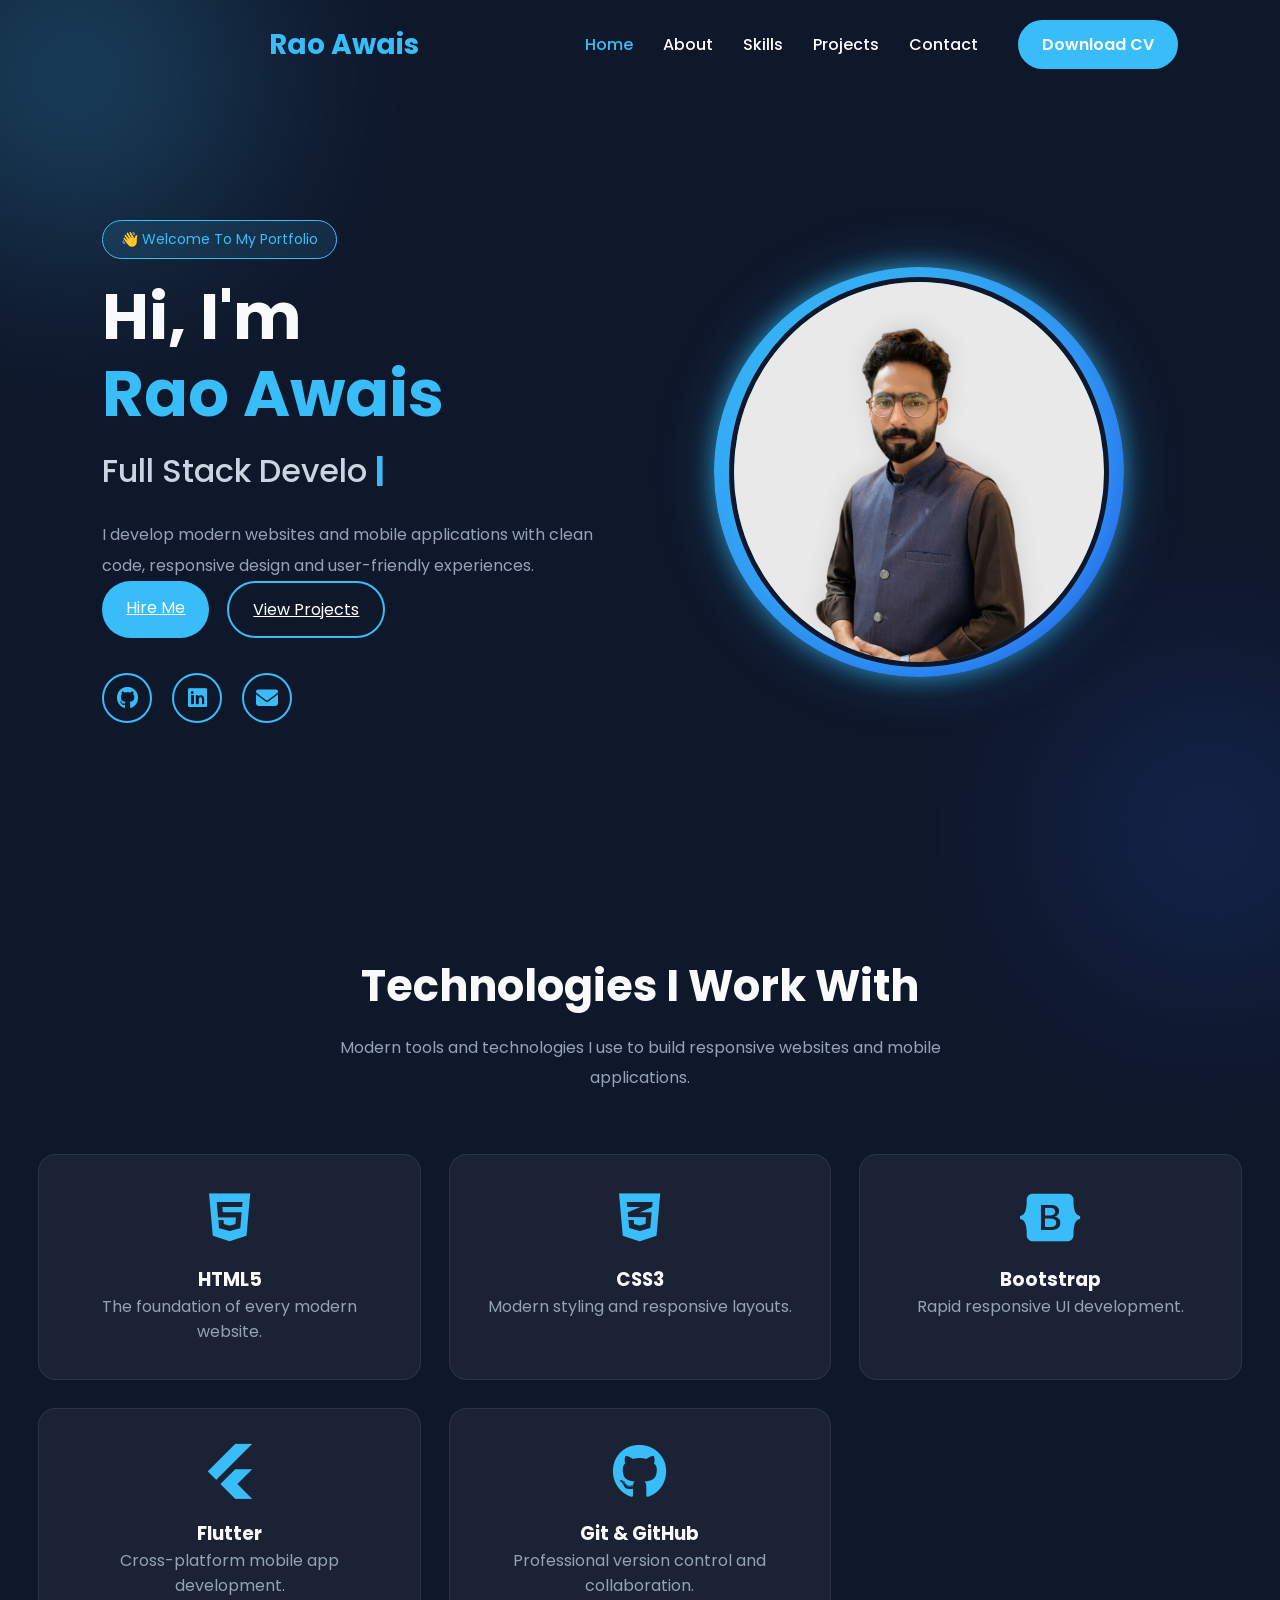
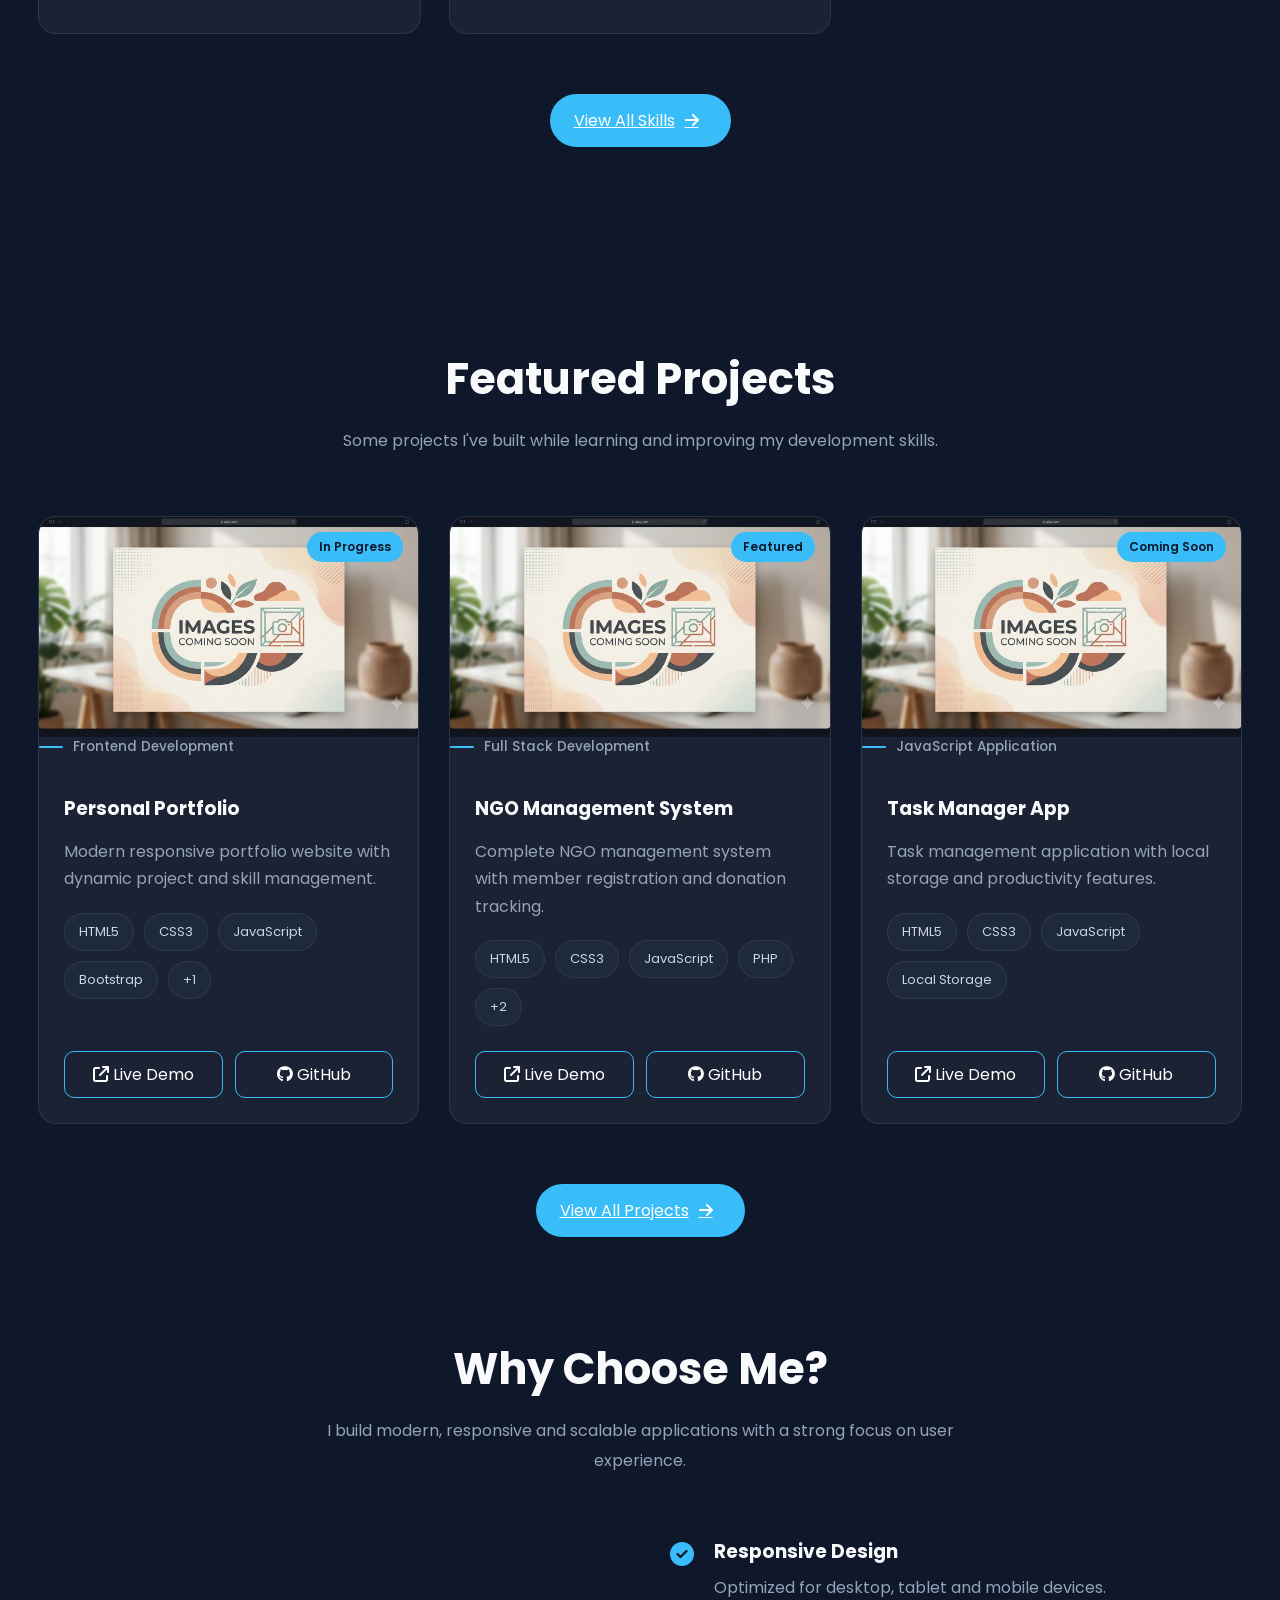
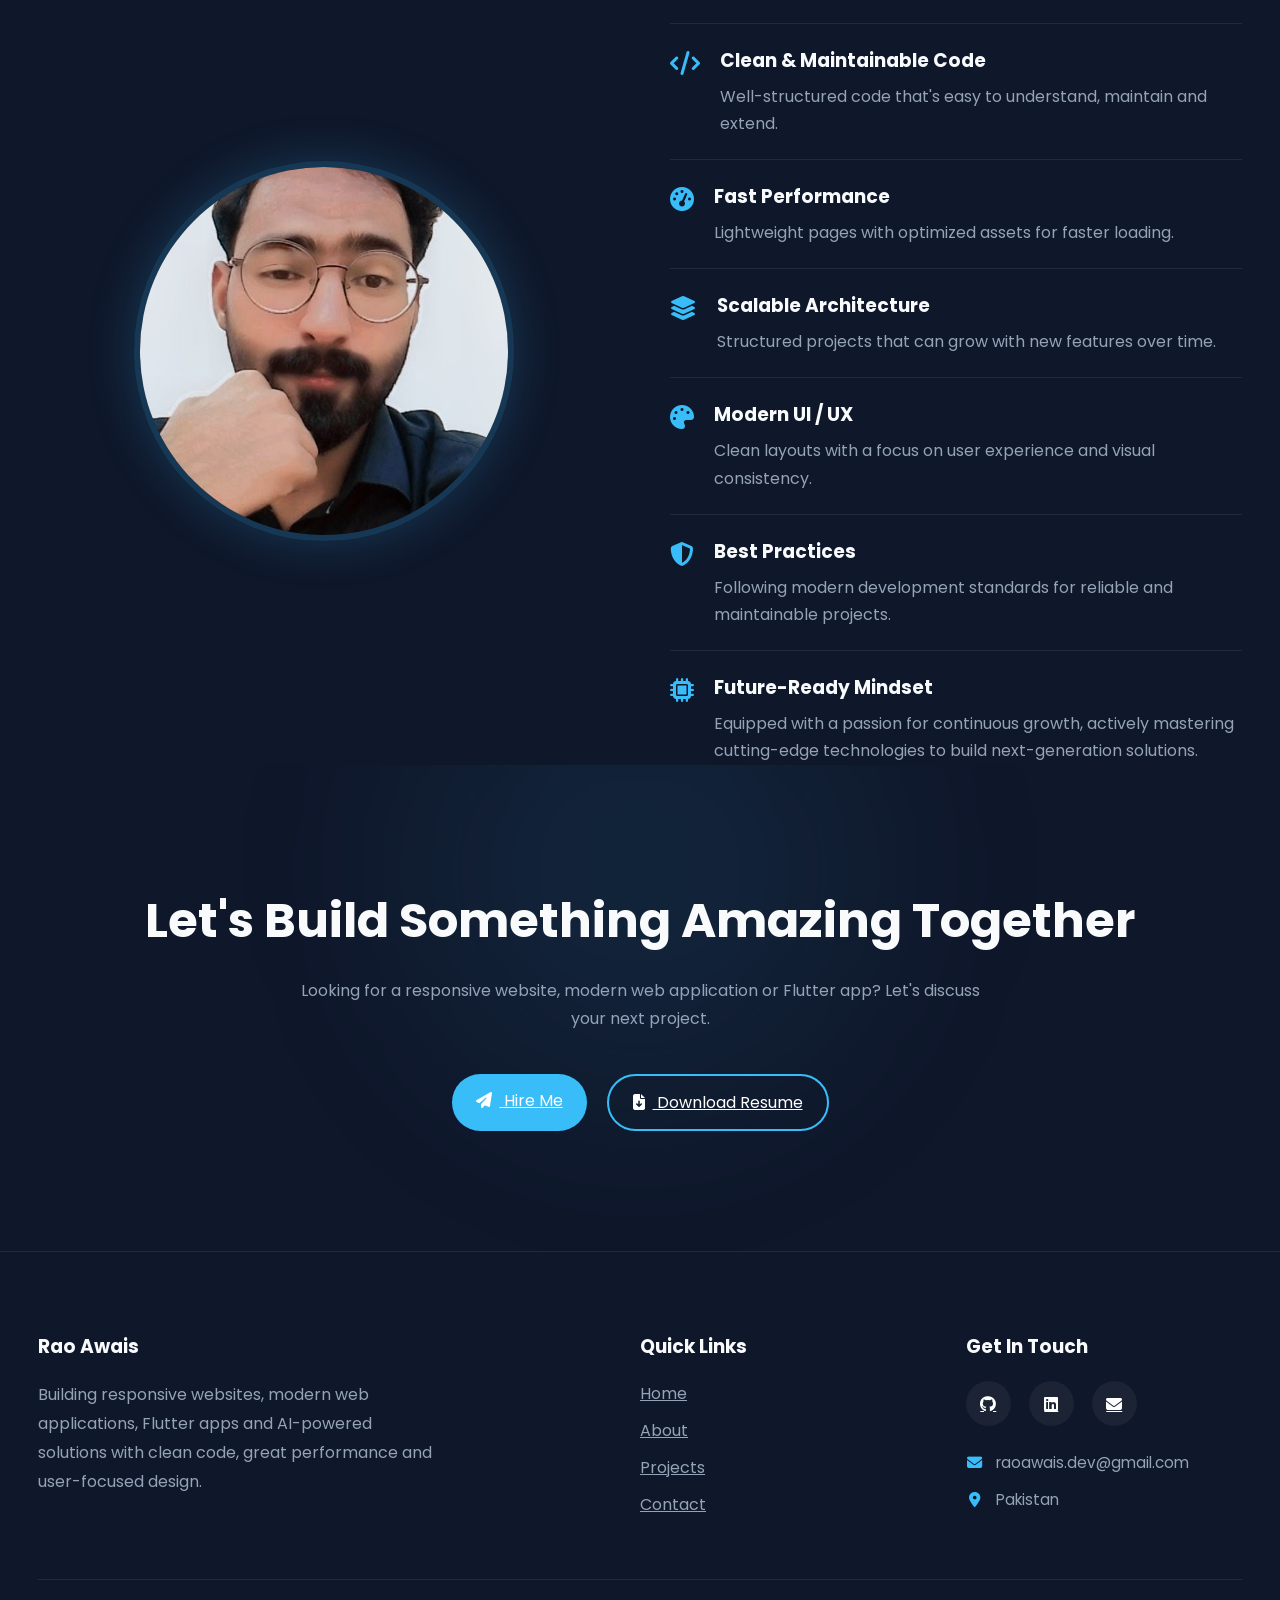
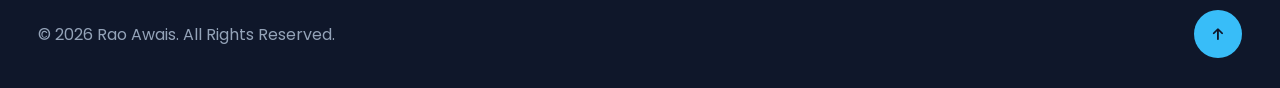
==== commit 85cee03c: "1400.css updated with desktop-fluid.css and code made prettier!" ====
--- a/index.html
+++ b/index.html
@@ -13,11 +13,11 @@
     />
 
     <link rel="stylesheet" href="css/style.css" />
-    <link rel="stylesheet" href="css/responsiveness/1400.css">
-<link rel="stylesheet" href="css/responsiveness/1199.css">
-<link rel="stylesheet" href="css/responsiveness/991.css">
-<link rel="stylesheet" href="css/responsiveness/767.css">
-<link rel="stylesheet" href="css/responsiveness/575.css">
+    <link rel="stylesheet" href="css/responsiveness/desktop-fluid.css" />
+    <link rel="stylesheet" href="css/responsiveness/1199.css" />
+    <link rel="stylesheet" href="css/responsiveness/991.css" />
+    <link rel="stylesheet" href="css/responsiveness/767.css" />
+    <link rel="stylesheet" href="css/responsiveness/575.css" />
   </head>
 
   <body>
--- a/css/style.css
+++ b/css/style.css
@@ -184,10 +184,11 @@
 
 }
 
-/* html,
+/* TEMP: Remove after full responsive phase is completed */
+html,
 body{
     overflow-x:hidden;
-} */
+}
 
 /*=====================================
         COMMON COMPONENTS
@@ -219,6 +220,14 @@
   color: var(--text);
 }
 
+body.menu-open{
+
+    overflow:hidden;
+
+}
+
+
+/* navbar */
 .navbar {
   display: flex;
 
@@ -229,12 +238,20 @@
   padding: 20px 8%;
 }
 
-.logo {
-  font-size: 28px;
-
-  font-weight: 700;
-
-  color: var(--primary);
+.logo{
+
+    font-size:28px;
+
+    font-weight:700;
+
+    color:var(--primary);
+
+    text-decoration:none;
+
+    display:inline-flex;
+
+    align-items:center;
+
 }
 
 .nav-links {
@@ -258,6 +275,31 @@
 .nav-links a:hover {
   color: var(--primary);
 }
+
+.nav-right{
+
+    display:flex;
+
+    align-items:center;
+
+    gap:40px;
+
+}
+
+.menu-toggle{
+
+    display:none;
+
+}
+
+.menu-close{
+
+    display:none;
+
+}
+
+
+/* homepage */
 
 .hero {
   display: flex;
@@ -360,53 +402,6 @@
   background: var(--primary);
 }
 
-@media (max-width: 768px) {
-  .navbar {
-    position: sticky;
-    top: 0;
-    z-index: 1000;
-
-    background: rgba(15, 23, 42, 0.8);
-
-    -webkit-backdrop-filter: blur(12px);
-    backdrop-filter: blur(12px);
-
-    border-bottom: 1px solid rgba(255, 255, 255, 0.08);
-
-    flex-direction: column;
-
-    gap: 20px;
-  }
-
-  .nav-links {
-    flex-wrap: wrap;
-
-    justify-content: center;
-  }
-
-  .hero {
-    flex-direction: column-reverse;
-
-    text-align: center;
-
-    padding: 40px 5%;
-
-    position: relative;
-
-    overflow: hidden;
-  }
-
-  .hero-content h1 {
-    font-size: 42px;
-  }
-
-  .hero-buttons {
-    justify-content: center;
-
-    flex-wrap: wrap;
-  }
-}
-
 .cv-btn {
   text-decoration: none;
 
@@ -695,6 +690,8 @@
   animation: fadeUp 0.8s ease-out;
 }
 
+/* skills section */
+
 .skills-preview {
   padding: 100px 0;
 }
@@ -720,7 +717,7 @@
 }
 
 
-/* skills section */
+
 .skills-grid {
   display: grid;
 
@@ -1412,37 +1409,6 @@
   text-align: center;
 }
 
-/* footer responsiveness */
-@media (max-width: 768px) {
-  .footer-grid {
-    grid-template-columns: 1fr;
-
-    text-align: center;
-
-    gap: 40px;
-  }
-
-  .footer-about p {
-    margin: auto;
-  }
-
-  .footer-social {
-    justify-content: center;
-  }
-
-  .footer-contact-info p {
-    justify-content: center;
-  }
-
-  .footer-bottom {
-    flex-direction: column;
-
-    gap: 20px;
-
-    text-align: center;
-  }
-}
-
 .footer-contact-info p {
   transition:var(--transition);
 }
@@ -1455,9 +1421,1592 @@
   color: var(--primary);
 }
 
+/*====================================================
+                        ABOUT PAGE
+====================================================*/
+
+/* ===========================
+   ABOUT HERO
+=========================== */
+
+.about-hero{
+
+    padding:0px 0;
+
+}
+
+.about-hero-wrapper{
+
+    display:grid;
+
+    grid-template-columns:1.2fr 1fr;
+
+    align-items:center;
+
+    gap:70px;
+
+}
+
+.about-hero-content h1{
+
+    font-size:3.2rem;
+
+    line-height:1.2;
+
+    margin:20px 0;
+
+}
+
+.about-hero-content p{
+
+    color:var(--muted);
+
+    line-height:1.9;
+
+    margin-bottom:40px;
+
+}
+
+.about-hero-image{
+
+    display:flex;
+
+    justify-content:center;
+
+}
+
+.about-image-circle{
+
+    width:400px;
+
+    height:400px;
+
+    border-radius:50%;
+
+    background:linear-gradient(135deg,var(--primary),#2563eb);
+
+    display:flex;
+
+    justify-content:center;
+
+    align-items:center;
+
+    box-shadow:
+        0 0 25px rgba(56,189,248,.45),
+        0 0 60px rgba(56,189,248,.20);
+
+}
+
+.about-image-circle img{
+
+    width:380px;
+
+    height:380px;
+
+    object-fit:cover;
+
+    border-radius:50%;
+
+    border:5px solid var(--background);
+
+}
+
+.about-quick-info{
+
+    display:grid;
+
+    grid-template-columns:repeat(3,1fr);
+
+    gap:20px;
+
+}
+
+.about-quick-info div{
+
+    background:rgba(255,255,255,.05);
+
+    border:1px solid rgba(255,255,255,.08);
+
+    padding:22px;
+
+    border-radius:var(--radius-lg);
+
+}
+
+.about-quick-info h3{
+
+    margin-bottom:8px;
+
+    color:var(--primary);
+
+}
+
+.about-quick-info p{
+
+    margin:0;
+
+}
+
+/* ===============================
+   JOURNEY
+================================ */
+
+.journey{
+
+    padding:100px 0 0;
+
+}
+
+.timeline{
+
+    position:relative;
+
+    max-width:850px;
+
+    margin:auto;
+
+}
+
+.timeline::before{
+
+    content:"";
+
+    position:absolute;
+
+    left:22px;
+
+    top:0;
+
+    bottom:0;
+
+    width:2px;
+
+    background:rgba(56,189,248,.35);
+
+}
+
+.timeline-item{
+
+    position:relative;
+
+    padding-left:70px;
+
+    margin-bottom:50px;
+
+}
+
+.timeline-item:last-child{
+
+    margin-bottom:0;
+
+}
+
+.timeline-dot{
+
+    position:absolute;
+
+    left:10px;
+
+    top:8px;
+
+    width:24px;
+
+    height:24px;
+
+    border-radius:50%;
+
+    background:var(--primary);
+
+    border:4px solid var(--background);
+
+    box-shadow:0 0 18px rgba(56,189,248,.5);
+
+}
+
+.timeline-content{
+
+    background:rgba(255,255,255,.05);
+
+    border:1px solid rgba(255,255,255,.08);
+
+    border-radius:var(--radius-lg);
+
+    padding:28px;
+
+    transition:var(--transition);
+
+}
+
+.timeline-content h3{
+
+    margin-bottom:12px;
+
+}
+
+.timeline-content p{
+
+    color:var(--muted);
+
+    line-height:1.8;
+
+}
+
+.timeline-content:hover{
+
+    transform:translateY(-8px);
+
+    box-shadow:0 0 28px rgba(56,189,248,.18);
+
+}
+
+/* .timeline-item:last-child .timeline-dot{
+
+    background:transparent;
+
+    border:3px solid var(--primary);
+
+} */
+
 /* ==========================
-   Project Details Page Styling
+      EDUCATION SECTION
 ========================== */
+
+.education-section{
+
+    padding:100px 0 0;
+
+}
+
+.education-card{
+
+    display:flex;
+
+    justify-content:space-between;
+
+    align-items:center;
+
+    gap:60px;
+
+    padding:45px;
+
+    border-radius:var(--radius-xl);
+
+    background:rgba(255,255,255,.05);
+
+    border:1px solid rgba(255,255,255,.08);
+
+    backdrop-filter:blur(18px);
+
+    transition:var(--transition);
+
+    overflow:hidden;
+
+    position:relative;
+
+}
+
+.education-card:hover{
+
+    transform:translateY(-8px);
+
+    box-shadow:0 20px 50px rgba(56,189,248,.18);
+
+}
+
+.education-content{
+
+    flex:1;
+
+}
+
+.education-badge{
+
+    display:inline-block;
+
+    padding:8px 18px;
+
+    border-radius:999px;
+
+    background:rgba(56,189,248,.12);
+
+    border:1px solid var(--primary);
+
+    color:var(--primary);
+
+    font-size:.85rem;
+
+    margin-bottom:18px;
+
+}
+
+.education-content h3{
+
+    font-size:2rem;
+
+    margin-bottom:12px;
+
+}
+
+.education-content h3 i{
+    color:rgb(118, 117, 120)
+}
+
+.education-content h4{
+
+    font-size:1.2rem;
+
+    color:white;
+
+    margin-bottom:6px;
+
+}
+
+.campus{
+
+    color:var(--muted);
+
+    margin-bottom:35px;
+
+}
+
+.education-meta{
+
+    display:grid;
+
+    grid-template-columns:repeat(2,1fr);
+
+    gap:25px;
+
+}
+
+/* .education-meta div{
+
+    background:rgba(255,255,255,.03);
+
+    border:1px solid rgba(255,255,255,.08);
+
+    border-radius:16px;
+
+    padding:18px;
+
+} */
+
+.education-meta span{
+
+    display:block;
+
+    color:var(--muted);
+
+    font-size:.9rem;
+
+    margin-bottom:8px;
+
+}
+
+.education-meta strong{
+
+    color:white;
+
+    font-size:1.05rem;
+
+}
+
+.education-logo{
+
+    width:140px;
+
+    height:140px;
+
+    flex-shrink:0;
+
+    align-self: start;
+
+}
+
+.education-logo img{
+
+    width:100%;
+
+    height:100%;
+
+    object-fit:cover;
+
+    border-radius:50%;
+
+    background:white;
+
+    padding:12px;
+
+    box-shadow:0 0 25px rgba(56,189,248,.18);
+
+}
+
+/* ===========================
+      Academic Timeline
+=========================== */
+
+.education-timeline{
+
+    padding:100px 0 0;
+
+}
+
+.timeline{
+
+    position:relative;
+
+    max-width:900px;
+
+    margin:auto;
+
+}
+
+.timeline::before{
+
+    content:"";
+
+    position:absolute;
+
+    left:20px;
+
+    top:0;
+
+    bottom:0;
+
+    width:3px;
+
+    background:rgba(56,189,248,.25);
+
+}
+
+.timeline-item{
+
+    position:relative;
+
+    padding-left:75px;
+
+    margin-bottom:45px;
+
+}
+
+.timeline-dot{
+
+    position:absolute;
+
+    left:8px;
+
+    top:12px;
+
+    width:24px;
+
+    height:24px;
+
+    border-radius:50%;
+
+    background:var(--primary);
+
+    border:5px solid #0f172a;
+
+    box-shadow:0 0 18px rgba(56,189,248,.45);
+
+}
+
+.timeline-card{
+
+    background:rgba(255,255,255,.05);
+
+    border:1px solid rgba(255,255,255,.08);
+
+    border-radius:18px;
+
+    padding:28px;
+
+    transition:var(--transition);
+
+}
+
+.timeline-card:hover{
+
+    transform:translateY(-6px);
+
+    box-shadow:0 15px 35px rgba(56,189,248,.18);
+
+}
+
+.timeline-year{
+
+    color:var(--primary);
+
+    font-weight:600;
+
+    display:inline-block;
+
+    margin-bottom:12px;
+
+}
+
+.timeline-card h3{
+
+    margin-bottom:8px;
+
+}
+
+.timeline-card h4{
+
+    color:var(--muted);
+
+    font-weight:500;
+
+    margin-bottom:15px;
+
+}
+
+.timeline-card.small{
+
+    padding:22px;
+
+}
+
+.highlight{
+
+    color:var(--primary);
+
+    font-weight:600;
+
+    margin-top:12px;
+
+}
+
+.achievement{
+
+    background:#f59e0b;
+
+    box-shadow:0 0 18px rgba(245,158,11,.45);
+
+}
+
+/* ==========================
+      Academic Highlight
+========================== */
+
+.achievement-showcase{
+
+    padding:100px 0 0;
+
+}
+
+.highlight-card{
+
+    max-width:850px;
+
+    margin:auto;
+
+    text-align:center;
+
+}
+
+.highlight-image{
+
+    position:relative;
+
+    overflow:hidden;
+
+    width:min(100%, 720px);
+
+    margin-inline:auto;
+
+    border-radius:24px;
+
+    margin-bottom:0px;
+
+    box-shadow:0 25px 60px rgba(0,0,0,.35);
+
+}
+
+.highlight-image img{
+
+    width:100%;
+
+    aspect-ratio:4 / 3;
+
+    object-fit:cover;
+
+    display:block;
+
+    border-radius:24px;
+
+    transition:var(--transition);
+
+}
+
+
+
+.highlight-overlay{
+
+    position:absolute;
+
+    inset:0;
+
+    display:flex;
+
+    justify-content:center;
+
+    align-items:center;
+
+    gap:12px;
+
+    background:rgba(15,23,42,.78);
+
+    color:white;
+
+    font-weight:600;
+
+    opacity:0;
+
+    transition:var(--transition);
+
+}
+
+.highlight-image:hover .highlight-overlay{
+
+    opacity:1;
+
+}
+
+.highlight-card:hover img{
+
+    transform:scale(1.03);
+
+}
+
+.highlight-ribbon{
+
+    position:absolute;
+
+    top:18px;
+
+    right:18px;
+
+    background:#f59e0b;
+
+    color:#111827;
+
+    padding:10px 18px;
+
+    border-radius:999px;
+
+    font-weight:700;
+
+    font-size:.85rem;
+
+    letter-spacing:.6px;
+
+    box-shadow:0 10px 25px rgba(245,158,11,.35);
+
+}
+
+.highlight-badge{
+
+    display:inline-flex;
+
+    align-items:center;
+
+    gap:10px;
+
+    padding:10px 20px;
+
+    border-radius:999px;
+
+    background:rgba(245,158,11,.12);
+
+    border:1px solid rgba(245,158,11,.35);
+
+    color:#fbbf24;
+
+    margin-bottom:20px;
+
+}
+
+.highlight-content h3{
+
+    font-size:2rem;
+
+    margin-bottom:20px;
+
+}
+
+.highlight-content p{
+
+    max-width:650px;
+
+    margin:0 auto 35px;
+
+    color:var(--muted);
+
+    line-height:1.8;
+
+}
+
+.highlight-meta{
+
+    display:flex;
+
+    justify-content:center;
+
+    gap:50px;
+
+    margin-bottom:35px;
+
+}
+
+.highlight-meta span{
+
+    display:block;
+
+    color:var(--muted);
+
+    font-size:.9rem;
+
+    margin-bottom:8px;
+
+}
+
+.highlight-meta strong{
+
+    font-size:1.05rem;
+
+}
+
+.highlight-image{
+
+    border:1px solid rgba(56,189,248,.18);
+
+    box-shadow:
+
+        0 0 0 1px rgba(56,189,248,.08),
+
+        0 15px 45px rgba(0,0,0,.35),
+
+        0 0 35px rgba(56,189,248,.12);
+
+}
+
+.achievement-caption{
+
+    margin-top:18px;
+    margin-bottom: 20px;
+
+    text-align:center;
+
+    color:var(--muted);
+
+    font-size:.92rem;
+
+    letter-spacing:.5px;
+
+}
+
+/*==============================
+    Technical Expertise
+===============================*/
+
+.expertise{
+
+    padding:100px 0;
+
+}
+
+.expertise-list{
+
+    display:flex;
+
+    flex-direction:column;
+
+    gap:45px;
+
+}
+
+.expertise-item{
+
+    padding-bottom:40px;
+
+    border-bottom:1px solid rgba(255,255,255,.08);
+
+}
+
+.expertise-item:last-child{
+
+    border:none;
+
+    padding-bottom:0;
+
+}
+
+.expertise-heading{
+
+    display:flex;
+
+    align-items:center;
+
+    gap:22px;
+
+    margin-bottom:18px;
+
+}
+
+.expertise-icon{
+
+    width:70px;
+
+    height:70px;
+
+    border-radius:50%;
+
+    display:flex;
+
+    justify-content:center;
+
+    align-items:center;
+
+    background:rgba(56,189,248,.10);
+
+    color:var(--primary);
+
+    font-size:28px;
+
+    transition:var(--transition);
+
+}
+
+.expertise-item:hover .expertise-icon{
+
+    transform:rotate(-10deg) scale(1.08);
+
+}
+
+.expertise-heading h3{
+
+    margin-bottom:6px;
+
+}
+
+.expertise-level{
+
+    display:inline-flex;
+
+    align-items:center;
+
+    gap:8px;
+
+    margin-top:4px;
+
+    padding:8px 16px;
+
+    border-radius:999px;
+
+    background:rgba(56,189,248,.08);
+
+    border:1px solid rgba(56,189,248,.18);
+
+    color:var(--primary);
+
+    font-size:.82rem;
+
+    font-weight:600;
+
+    backdrop-filter:blur(10px);
+
+    transition:var(--transition);
+
+}
+
+.expertise-level::before{
+
+    content:"";
+
+    width:8px;
+
+    height:8px;
+
+    border-radius:50%;
+
+    background:var(--primary);
+
+    box-shadow:0 0 12px var(--primary);
+
+}
+
+.expertise-item:hover .expertise-level{
+
+    background:rgba(56,189,248,.14);
+
+    border-color:rgba(56,189,248,.35);
+
+}
+
+.expertise-item p{
+
+    color:var(--muted);
+
+    line-height:1.8;
+
+    margin-bottom:22px;
+
+    margin-left:92px;
+
+    max-width:720px;
+
+}
+
+.expertise-tags{
+
+    display:flex;
+
+    flex-wrap:wrap;
+
+    gap:12px;
+
+    margin-left:92px;
+
+}
+
+.expertise-tags span{
+
+    padding:9px 18px;
+
+    border-radius:999px;
+
+    background:#1e293b;
+
+    border:1px solid rgba(255,255,255,.08);
+
+    transition:var(--transition);
+
+}
+
+.expertise-tags span:hover{
+
+    background:var(--primary);
+
+    color:var(--background);
+
+    transform:translateY(-3px);
+
+}
+
+.expertise-tags span{
+
+    cursor:default;
+
+}
+
+/* timeline animation */
+.expertise-list{
+
+    position:relative;
+
+}
+
+.expertise-list::before{
+
+    content:"";
+
+    position:absolute;
+
+    left:34px;
+
+    top:18px;
+
+    bottom:18px;
+
+    width:2px;
+
+    background:linear-gradient(
+
+        to bottom,
+
+        rgba(56,189,248,.45),
+
+        rgba(56,189,248,.10)
+
+    );
+
+}
+
+.expertise-icon{
+
+    position:relative;
+
+    z-index:2;
+
+}
+
+.expertise-icon{
+
+    box-shadow:
+
+        0 0 0 8px rgba(15,23,42,1),
+
+        0 0 20px rgba(56,189,248,.18);
+
+}
+
+.expertise-item:hover .expertise-icon{
+
+    transform:scale(1.12);
+
+    box-shadow:
+
+        0 0 0 8px rgba(15,23,42,1),
+
+        0 0 35px rgba(56,189,248,.35);
+
+}
+
+.expertise-heading h3{
+
+    transition:.3s;
+
+}
+
+.expertise-item:hover h3{
+
+    color:var(--primary);
+    transition: var(--transition);
+
+}
+
+.expertise-item:hover span{
+
+    color:var(--text);
+    transition: var(--transition);
+
+}
+
+.expertise-tags span{
+
+    transition:.25s;
+
+}
+
+.expertise-tags span:hover{
+
+    transform:translateY(-2px);
+
+}
+
+/* divider */
+.expertise-item{
+
+    position:relative;
+
+}
+
+.expertise-item::after{
+
+    content:"";
+
+    position:absolute;
+
+    left:92px;
+
+    bottom:0;
+
+    width:calc(100% - 92px);
+
+    height:1px;
+
+    background:linear-gradient(
+
+        to right,
+
+        rgba(56,189,248,.25),
+
+        transparent
+
+    );
+
+}
+
+.expertise-item:last-child::after{
+
+    display:none;
+
+}
+
+.expertise-item{
+
+    transition:var(--transition);
+
+}
+
+.expertise-item:hover{
+
+    transform:translateX(8px);
+
+}
+
+/*====================================
+        Building With Purpose
+====================================*/
+
+.philosophy{
+
+    padding:120px 0 0;
+
+}
+
+.philosophy-intro{
+
+    max-width:850px;
+
+    margin:0 auto 90px;
+
+    text-align:center;
+
+}
+
+.section-label{
+
+    display:inline-block;
+
+    letter-spacing:4px;
+
+    font-size:.8rem;
+
+    font-weight:700;
+
+    color:var(--primary);
+
+    margin-bottom:25px;
+
+}
+
+.philosophy-intro h2{
+
+    font-size:clamp(2.4rem,5vw,4rem);
+
+    line-height:1.2;
+
+    margin-bottom:28px;
+
+}
+
+.philosophy-intro p{
+
+    max-width:720px;
+
+    margin:auto;
+
+    color:var(--muted);
+
+    line-height:1.9;
+
+}
+
+.philosophy-list{
+
+    display:flex;
+
+    flex-direction:column;
+
+}
+
+.philosophy-item{
+
+    display:grid;
+
+    grid-template-columns:120px 1fr;
+
+    gap:30px;
+
+    padding:45px 0;
+
+    border-bottom:1px solid rgba(255,255,255,.08);
+
+    transition:var(--transition);
+
+}
+
+.philosophy-item:last-child{
+
+    border-bottom:none;
+
+}
+
+.philosophy-number{
+
+    font-size:4.5rem;
+
+    font-weight:700;
+
+    color:rgba(56,189,248,.10);
+
+    transition:var(--transition);
+
+    line-height:1;
+
+}
+
+.philosophy-item h3{
+
+    font-size:1.8rem;
+
+    margin-bottom:18px;
+
+    transition:var(--transition);
+
+}
+
+.philosophy-item p{
+
+    color:var(--muted);
+
+    line-height:1.9;
+
+    max-width:700px;
+
+    transition:var(--transition);
+
+}
+
+.philosophy-item:hover{
+
+    transform:translateX(10px);
+
+}
+
+.philosophy-item:hover .philosophy-number{
+
+    color:rgba(56,189,248,.35);
+
+}
+
+.philosophy-item:hover h3{
+
+    color:var(--primary);
+
+}
+
+.philosophy-item:hover p{
+
+    color:#dbe7f3;
+
+}
+
+/*===============================
+    The Person Behind The Code
+================================*/
+
+.personality{
+
+    padding:150px 0 0;
+
+}
+
+.personality-header{
+
+    text-align:center;
+
+    max-width:850px;
+
+    margin:0 auto 100px;
+
+}
+
+.personality-header span{
+
+    display:inline-block;
+
+    letter-spacing:4px;
+
+    color:var(--primary);
+
+    font-size:.82rem;
+
+    font-weight:700;
+
+    margin-bottom:22px;
+
+}
+
+.personality-header h2{
+
+    font-size:clamp(2.8rem,5vw,4.4rem);
+
+    line-height:1.18;
+
+    margin-bottom:28px;
+
+}
+
+.personality-header p{
+
+    max-width:720px;
+
+    margin:auto;
+
+    color:var(--muted);
+
+    line-height:1.9;
+
+}
+
+.personality-list{
+
+    display:flex;
+
+    flex-direction:column;
+
+    gap:80px;
+
+}
+
+.personality-item{
+
+    display:grid;
+
+    grid-template-columns:130px 1fr;
+
+    gap:40px;
+
+}
+
+.personality-number{
+
+    font-size:6rem;
+
+    font-weight:700;
+
+    color:rgba(255,255,255,.05);
+
+    line-height:1;
+
+    transition:var(--transition);
+
+}
+
+.personality-content h3{
+
+    font-size:2.2rem;
+
+    margin-bottom:18px;
+
+    transition:var(--transition);
+
+}
+
+.title-line{
+
+    width:70px;
+
+    height:2px;
+
+    background:rgba(255,255,255,.20);
+
+    margin-bottom:28px;
+
+    transition:var(--transition);
+
+}
+
+.personality-content p{
+
+    max-width:720px;
+
+    color:var(--muted);
+
+    line-height:2;
+
+    font-size:1.05rem;
+
+}
+
+.personality-item:hover{
+
+    transform:translateX(10px);
+
+}
+
+.personality-item:hover h3{
+
+    color:var(--primary);
+
+}
+
+.personality-item:hover .title-line{
+
+    width:120px;
+
+    background:var(--primary);
+
+}
+
+.personality-item:hover .personality-number{
+
+    color:rgba(56,189,248,.22);
+
+}
+
+/*==================================
+            ABOUT CTA
+===================================*/
+
+.about-cta{
+
+    padding:140px 0;
+
+}
+
+.about-cta-content{
+
+    max-width:900px;
+
+    margin:auto;
+
+    text-align:center;
+
+    padding:80px 60px;
+
+    border:1px solid rgba(255,255,255,.08);
+
+    border-radius:var(--radius-lg);
+
+    background:rgba(255,255,255,.03);
+
+    backdrop-filter:blur(18px);
+
+    position:relative;
+
+    overflow:hidden;
+
+}
+
+.about-cta-content::before{
+
+    content:"";
+
+    position:absolute;
+
+    inset:0;
+
+    background:
+
+        radial-gradient(circle at top,
+        rgba(56,189,248,.12),
+        transparent 55%),
+
+        radial-gradient(circle at bottom right,
+        rgba(255,255,255,.03),
+        transparent 60%);
+
+    pointer-events:none;
+
+}
+
+.about-cta-label{
+
+    display:inline-block;
+
+    letter-spacing:4px;
+
+    font-size:.82rem;
+
+    font-weight:700;
+
+    color:var(--primary);
+
+    margin-bottom:22px;
+
+}
+
+.about-cta h2{
+
+    font-size:clamp(2.5rem,5vw,4rem);
+
+    line-height:1.2;
+
+    margin-bottom:28px;
+
+}
+
+.about-p1{
+
+    max-width:700px;
+
+    margin:0 auto 45px;
+
+    color:var(--muted);
+
+    line-height:1.9;
+
+}
+
+.about-cta-buttons{
+
+    display:flex;
+
+    justify-content:center;
+
+    gap:20px;
+
+    flex-wrap:wrap;
+
+}
+
+.about-cta-buttons a{
+
+    min-width:220px;
+
+}
+
+.about-cta-content:hover{
+
+    border-color:rgba(56,189,248,.25);
+
+    box-shadow:0 0 50px rgba(56,189,248,.10);
+
+}
+
+.about-cta h2::after{
+
+    content:"";
+
+    display:block;
+
+    width:90px;
+
+    height:3px;
+
+    margin:28px auto;
+
+    border-radius:999px;
+
+    background:linear-gradient(
+        to right,
+        transparent,
+        var(--primary),
+        transparent
+    );
+
+}
+
+.cta-note{
+
+    margin-top:35px;
+
+    font-size:.92rem;
+
+    color:var(--muted);
+
+    opacity:.75;
+
+}
+
+
+/*====================================================
+                        PROJECT DETAILS PAGE
+====================================================*/
 
 /*----------------------------------------- project hero ---------------------------------------- */
 .project-hero-wrapper {
@@ -1527,20 +3076,7 @@
 }
 
 /* responsiveness */
-@media (max-width: 992px) {
-  .project-hero-wrapper {
-    flex-direction: column-reverse;
-
-    text-align: center;
-  }
-
-  /* category moves in center on mobile */
-  .project-category {
-    display: inline-block;
-
-    margin: 0 auto 20px;
-  }
-}
+
 
 /*------------------------------------- project overview -------------------------------------- */
 /* resuable card */
@@ -1566,19 +3102,6 @@
   line-height: 1.9;
 
   font-size: 1.05rem;
-}
-
-/* responsiveness */
-@media (max-width: 768px) {
-  .project-overview-content {
-    margin-top: 20px;
-  }
-
-  .project-overview-content p {
-    font-size: 1rem;
-
-    line-height: 1.8;
-  }
 }
 
 /* ==========================
@@ -1693,22 +3216,6 @@
   visibility: visible;
 }
 
-/* ------------- responsive ---------------------- */
-
-/* tablet devices */
-@media (max-width: 992px) {
-  .gallery-grid {
-    grid-template-columns: repeat(2, 1fr);
-  }
-}
-
-/* phones */
-@media (max-width: 768px) {
-  .gallery-grid {
-    grid-template-columns: 1fr;
-  }
-}
-
 /* ==========================
    Lightbox
 ========================== */
@@ -1868,38 +3375,6 @@
 }
 
 /* ==========================
-   Responsive
-========================== */
-
-@media (max-width: 768px) {
-  .lightbox img {
-    max-width: 92vw;
-
-    max-height: 70vh;
-  }
-
-  .lightbox-prev {
-    left: 15px;
-  }
-
-  .lightbox-next {
-    right: 15px;
-  }
-
-  .lightbox-close {
-    top: 15px;
-
-    right: 15px;
-  }
-
-  .lightbox-counter {
-    bottom: 20px;
-
-    font-size: 0.85rem;
-  }
-}
-
-/* ==========================
    Technologies
 ========================== */
 
@@ -1963,18 +3438,6 @@
   color: var(--primary-color);
 }
 
-
-/* responsiveness */
-@media (max-width: 768px) {
-  .technology-card {
-    padding: 25px 20px;
-  }
-
-  .technology-card i {
-    font-size: 2.5rem;
-  }
-}
-
 /* ==========================
    Features
 ========================== */
@@ -2243,47 +3706,6 @@
 
 }
 
-/* ==========================
-   Responsive
-========================== */
-
-@media(max-width:768px){
-
-    .project-navigation-wrapper{
-
-        grid-template-columns:1fr;
-
-        gap:35px;
-
-    }
-
-    .previous-project,
-    .next-project{
-
-        justify-self:center;
-
-        align-items:center;
-
-        text-align:center;
-
-    }
-
-    .project-nav .tech-stack{
-
-        justify-content:center;
-
-    }
-
-    .project-nav small::after{
-
-        left:50%;
-
-        transform:translateX(-50%);
-
-    }
-
-}
-
 .project-nav .tech-badge{
 
     transition:var(--transition);
@@ -2357,32 +3779,6 @@
 .project-cta-buttons .btn{
 
     min-width:190px;
-
-}
-
-/* responsiveness */
-
-@media(max-width:768px){
-
-    .project-cta{
-
-        padding:70px 0;
-
-    }
-
-    .project-cta-buttons{
-
-        flex-direction:column;
-
-        align-items:stretch;
-
-    }
-
-    .project-cta-buttons .btn{
-
-        width:100%;
-
-    }
 
 }
 
@@ -2717,57 +4113,6 @@
 
 }
 
-/* responsive */
-@media (max-width: 992px) {
-
-    .contact-layout {
-
-        grid-template-columns: 1fr;
-
-        gap: var(--space-xl);
-
-    }
-
-}
-@media (max-width: 768px) {
-
-    .contact-form-wrapper {
-
-        padding: var(--space-lg);
-
-    }
-
-    .contact-intro h2 {
-
-        max-width: 100%;
-
-    }
-
-    .contact-form button {
-
-        width: 100%;
-
-        justify-content: center;
-
-    }
-
-}
-@media (max-width: 576px) {
-
-    .contact-section {
-
-        padding: var(--space-xl) 0;
-
-    }
-
-    .contact-layout {
-
-        gap: var(--space-lg);
-
-    }
-
-}
-
 .contact-links a::after {
 
     content: "";
@@ -3035,72 +4380,6 @@
     border-radius:999px;
 
     margin-bottom:var(--space-md);
-
-}
-
-/* reponsive */
-@media(max-width:992px){
-
-    .skill-hero-content{
-
-        grid-template-columns:1fr;
-
-        text-align:center;
-
-    }
-    .hero-left{
-
-    order:2;
-
-}
-
-.hero-right{
-
-    order:1;
-
-    margin-bottom:var(--space-md);
-    margin-top:var(--space-md);
-
-}
-
-    .hero-left p{
-
-        margin-inline:auto;
-
-    }
-
-    .info-grid{
-
-        justify-content:center;
-        grid-template-columns:repeat(2,1fr);
-
-    }
-
-}
-
-@media (max-width:576px){
-
-    .hero-icon{
-
-        width:180px;
-
-        height:180px;
-
-        margin-inline:auto;
-
-    }
-
-    .hero-icon i{
-
-        font-size:5rem;
-
-    }
-
-    .info-grid{
-
-        grid-template-columns:1fr;
-
-    }
 
 }
 
@@ -3202,17 +4481,6 @@
 
 }
 
-/* responsive */
-@media(max-width:768px){
-
-    .overview-list{
-
-        grid-template-columns:1fr;
-
-    }
-
-}
-
 /* ==========================
    Technologies
 ========================== */
@@ -3316,19 +4584,6 @@
 
 }
 
-/* responsive */
-@media (max-width:768px){
-
-    .technology-list{
-
-        grid-template-columns: 1fr;
-
-        gap: var(--space-md);
-
-    }
-
-}
-
 /* ==========================
    Capabilities
 ========================== */
@@ -3411,25 +4666,6 @@
 
 }
 
-/* responsive */
-@media (max-width:768px){
-
-    .capability-item{
-
-        gap:var(--space-md);
-
-    }
-
-    .capability-number{
-
-        min-width:40px;
-
-        font-size:1.5rem;
-
-    }
-
-}
-
 /* ==========================
    Learning Journey
 ========================== */
@@ -3790,7 +5026,7 @@
 
     display:flex;
 
-    justify-content:center;
+    justify-content:flex-start;
 
     flex-wrap:wrap;
 
@@ -3917,20 +5153,6 @@
 
 }
 
-@media(max-width:576px){
-
-    #projects-count{
-
-        font-size:0.9rem;
-
-        line-height:1.8;
-
-        padding-inline:10px;
-
-    }
-
-}
-
 /*===================================
 Reset Button
 ===================================*/
@@ -3994,28 +5216,6 @@
 #reset-filters i{
 
     transition:transform .4s ease;
-
-}
-
-
-
-@media(max-width:576px){
-
-    .sort-wrapper{
-
-        flex-direction:column;
-
-        align-items:stretch;
-
-    }
-
-    #sort-projects,
-
-    #reset-filters{
-
-        width:100%;
-
-    }
 
 }
 
@@ -4161,7 +5361,7 @@
 
     display: grid;
 
-    grid-template-columns: 1fr auto;
+grid-template-columns:1fr auto;
 
     align-items: start;
 
@@ -4169,34 +5369,49 @@
 
 }
 
+
+
+/*======================================
+        PROJECTS HERO
+======================================*/
+
 .hero-controls{
 
-    display: flex;
-
-    flex-direction: column;
-
-    align-items: flex-end;
-
-    gap: 16px;
-
-}
-
-/* search width control */
+    display:flex;
+
+    flex-direction:row;
+
+    align-items:center;
+
+    justify-content:flex-end;
+
+    gap:14px;
+
+    flex-wrap:wrap;
+
+}
+
 .hero-controls .search-box{
 
-    width: 400px;
+    width:420px;
+
+    margin:0;
 
 }
 
 .hero-controls .sort-wrapper{
 
-    display: flex;
-
-    align-items: center;
-
-    gap: 10px;
-
-}
+    display:flex;
+
+    align-items:center;
+
+    gap:12px;
+
+    flex-wrap:nowrap;
+
+}
+
+
 
 /* projects filter */
 .projects-filter{
@@ -4220,143 +5435,16 @@
 
 }
 
-/*===================== responsiveness ==========================*/
-
-/* tablets(<= 992px) */
-@media(max-width:992px){
-
-.hero-layout{
-
-grid-template-columns:1fr;
-
-gap:28px;
-
-}
-
-.hero-controls{
-
-align-items:flex-start;
-
-gap:14px;
-
-}
-
-.hero-controls .search-box{
-
-width:100%;
-
-max-width:520px;
-
-}
-
-.hero-controls .sort-wrapper{
-
-display:flex;
-
-gap:10px;
-
-flex-wrap:nowrap;
-
-}
-
-#sort-projects{
-
-padding:0 16px;
-
-width:100px;
-
-flex:none;
-
-}
-
-#reset-filters{
-
-padding:0 16px;
-
-white-space:nowrap;
-
-flex:none;
-
-height: 40px;
-
-}
-
-}
-
-/* mobiles (<=768px) */
-@media (max-width: 768px){
-
-
-  .hero-layout{
-
-gap:20px;
-
-}
-
-    .hero-controls{
-
-        gap: 14px;
-
-    }
-
-    .hero-controls .search-box{
-
-        width: 100%;
-
-        max-width: 100%;
-
-    }
-
-    .hero-controls .sort-wrapper{
-
-        width:100%;
-
-justify-content:flex-start;
-
-    }
-
-    #sort-projects{
-
-width:110px;
-
-}
-
-#reset-filters{
-
-padding:0 14px;
-
-}
-
-}
-
-/* small phones(<= 480px) */
-@media(max-width:430px){
-
-.hero-controls .sort-wrapper{
-
-flex-wrap:wrap;
-
-}
-
-#sort-projects{
-
-flex:1;
-
-min-width:130px;
-
-}
-
-#reset-filters{
-
-flex:1;
-
-}
-}
-
-
-
-
-
+.projects-hero .section-tag{
+
+    display:block;
+
+    width:100%;
+
+    margin-left:0;
+    padding-left:0;
+
+}
                      /*===================================
                                   Skills Page
                        ===================================*/
@@ -4461,7 +5549,7 @@
 .hero-content{
 
     text-align:left;
-    max-width:650px;
+    max-width:none;
 
 }
 
@@ -4946,67 +6034,6 @@
     justify-content:flex-start;
 
 }
-
-
-
-
-/* ==========================================
-   Skills Page Resposiveness
-========================================== */
-
-/* temporary */
-@media (min-width:1400px){
-
-    :root{
-
-        --container-width:1280px;
-
-    }
-
-}
-
-
-
-
-
-
-
-@media (max-width:768px){
-
-    .sort-wrapper{
-
-        width: 100%;
-
-    }
-
-    .sort-wrapper select{
-
-        flex: 1;
-
-    }
-
-    #reset-skills{
-
-        flex: 1;
-
-    }
-
-}
-
-
-
-
-
-
-
-
-
-
-
-
-
-
-
 
 
 /*-------------------------------- universal classes -------------------------------- */
@@ -5185,4 +6212,9 @@
 
     pointer-events:none;
 
-}+}
+
+.section-p{
+    width:min(100%,1000px);
+}
+
--- a/css/responsiveness/desktop-fluid.css
+++ b/css/responsiveness/desktop-fluid.css
@@ -0,0 +1,189 @@
+/*====================================================
+                    1400px BREAKPOINT
+====================================================*/
+
+@media (min-width:1201px){
+
+/* ==========================================
+   GLOBAL DESKTOP SYSTEM
+========================================== */
+
+/* =============== GLOBAL CONTAINER ===============*/
+.container{
+
+    width:calc(100vw - clamp(70px,6vw,120px));
+
+    margin-inline:auto;
+
+}
+
+
+/*================= GLOBAL SECTION SPACING ===============*/
+
+
+section{
+
+    padding-inline:clamp(0px,0.6vw,14px);
+
+}
+
+/*================== GLOBAL TYPOGRAPHY ===================*/
+
+
+.section-title h2{
+
+    font-size:clamp(2.7rem,2vw,3.8rem);
+
+}
+
+.section-header h1{
+
+    font-size:clamp(3rem,2.4vw,4.2rem);
+
+}
+
+.section-title p,
+.section-p{
+
+    max-width:clamp(650px,45vw,980px);
+
+    line-height:1.9;
+
+}
+
+.btn-primary,
+.btn-secondary{
+
+    padding:
+
+    clamp(14px,0.8vw,18px)
+
+    clamp(24px,1.4vw,34px);
+
+}
+
+.project-card,
+.skill-card{
+
+    border-radius:clamp(18px,1vw,28px);
+
+}
+
+img{
+
+    max-width:100%;
+
+    height:auto;
+
+}
+
+/*====================================================
+                        NAVBAR
+====================================================*/
+
+
+
+/*====================================================
+                        FOOTER
+====================================================*/
+
+
+
+/*====================================================
+                        HOME
+====================================================*/
+
+
+/*====================================================
+                        ABOUT
+====================================================*/
+
+
+
+/*====================================================
+                        PROJECTS PAGE
+====================================================*/
+/*==================================================
+    PROJECTS HERO
+==================================================*/
+
+.projects-hero .hero-layout{
+
+    display:grid;
+
+    grid-template-columns:
+
+    minmax(0,1fr)
+
+    max-content;
+
+    align-items:start;
+
+    column-gap:clamp(30px,2vw,80px);
+
+}
+
+.hero-content{
+
+    max-width:none;
+
+}
+
+.hero-controls{
+
+    display:flex;
+
+    align-items:center;
+
+    justify-content:flex-end;
+
+    flex-wrap:nowrap;
+
+    gap:14px;
+
+}
+
+.hero-controls .search-box{
+
+    width:clamp(420px,28vw,650px);
+
+    flex-shrink:0;
+
+}
+
+.hero-controls .sort-wrapper{
+
+    gap:14px;
+
+}
+
+#sort-projects{
+
+    min-width:clamp(170px,10vw,210px);
+
+}
+
+.sort-wrapper{
+
+    display:flex;
+
+    align-items:center;
+
+    gap:12px;
+
+    flex-shrink:0;
+
+}
+
+
+/*====================================================
+                        SKILLS
+====================================================*/
+
+
+
+/*====================================================
+                        CONTACT
+====================================================*/
+
+}
--- a/css/responsiveness/1199.css
+++ b/css/responsiveness/1199.css
@@ -1,12 +1,713 @@
 /* ==========================================
-   Skills Page Resposiveness
+   LARGE DESKTOPS
 ========================================== */
 
-
-/* large desktops */
-@media (max-width:1199px){
-
-    .controls-top{
+/*====================================================
+                    1199px BREAKPOINT
+====================================================*/
+
+@media (max-width:1200px){
+
+/*====================================================
+                        NAVBAR
+====================================================*/
+.navbar{
+
+    padding:18px 5%;
+
+}
+
+.logo{
+
+    font-size:1.6rem;
+
+}
+
+.nav-right{
+
+    gap:28px;
+
+}
+
+.nav-links{
+
+    gap:22px;
+
+}
+
+.nav-links a{
+
+    font-size:.95rem;
+
+}
+
+.cv-btn{
+
+    padding:12px 20px;
+
+    font-size:.9rem;
+
+}
+
+.menu-toggle{
+
+    display:none;
+
+}
+
+
+/*====================================================
+                        FOOTER
+====================================================*/
+
+footer{
+
+    padding:70px 0 28px;
+
+}
+
+.footer-grid{
+
+    grid-template-columns:1.7fr 1fr 1fr;
+
+    gap:40px;
+
+}
+
+.footer-about p{
+
+    max-width:360px;
+
+}
+
+.footer-social{
+
+    gap:14px;
+
+}
+
+.footer-social a{
+
+    width:42px;
+
+    height:42px;
+
+}
+
+.footer-bottom{
+
+    padding-top:24px;
+
+}
+
+
+
+/*====================================================
+                        HOME PAGE
+====================================================*/
+
+/*====================================================
+                    HOME-HERO-SECTION
+====================================================*/
+
+.hero {
+    display: flex;
+    flex-direction: row;
+
+    align-items: center;
+    justify-content: space-between;
+
+    min-height: auto;
+
+    padding: 20px 6% 50px;
+    gap: 50px;
+}
+
+.hero-content {
+    flex: 1;
+
+    display: flex;
+    flex-direction: column;
+
+    justify-content: center;
+    align-items: flex-start;
+
+    text-align: left;
+}
+
+.hero-content p {
+    max-width: 560px;
+    margin-bottom: 20px;
+}
+
+.hero-buttons {
+    margin-top: 12px;
+    margin-bottom: 10px;
+}
+
+.social-icons {
+    margin-top: 28px;
+}
+
+.hero-image {
+    flex: 1;
+
+    display: flex;
+    justify-content: center;
+    align-items: center;
+}
+
+.image-circle {
+    width: 340px;
+    height: 340px;
+}
+
+.image-circle img {
+    width: 320px;
+    height: 320px;
+}
+
+/*====================================================
+                    SKILLS-PREVIEW-SECTION
+====================================================*/
+
+.skills-preview{
+    padding:30px 0;
+}
+
+.skills-grid{
+    display:grid;
+
+    grid-template-columns:repeat(3,1fr);
+
+    gap:24px;
+}
+
+.skill-card{
+    padding:30px;
+}
+
+.section-title{
+    margin-bottom:45px;
+}
+
+.section-button{
+    margin-top:45px;
+}
+
+/* ===============================
+   Homepage - Featured Projects
+=============================== */
+
+.projects-preview{
+    padding:40px 0 0;
+}
+
+#projects-grid{
+    grid-template-columns:repeat(3,1fr);
+
+    gap:24px;
+}
+
+.project-card img{
+    height:200px;
+}
+
+.project-info{
+    padding:22px;
+}
+
+.section-button{
+    margin-top:45px;
+}
+
+
+/* ===============================
+   Homepage - Why Me
+=============================== */
+
+.why-me{
+    padding:70px 0 0;
+}
+
+.why-wrapper{
+
+    grid-template-columns:1fr 1.2fr;
+
+    gap:45px;
+
+    align-items:center;
+}
+
+.why-image img{
+
+    width:330px;
+
+    height:330px;
+}
+
+.why-item{
+
+    gap:18px;
+
+    padding-bottom:20px;
+
+    margin-bottom:20px;
+}
+
+.why-item h3{
+
+    font-size:20px;
+}
+
+.why-item p{
+
+    font-size:15px;
+}
+
+/* ===============================
+   Homepage - CTA
+=============================== */
+
+.cta{
+
+    padding:70px 0;
+}
+
+.cta h2{
+
+    max-width:700px;
+
+    margin:0 auto 18px;
+}
+
+.cta p{
+
+    max-width:650px;
+
+    margin:0 auto 35px;
+}
+
+
+/*====================================================
+                        ABOUT PAGE
+====================================================*/
+/*=============================
+        HERO SECTION
+==============================*/
+
+.about-hero{
+
+    padding:40px 0 0;
+
+}
+
+.about-hero-wrapper{
+
+    gap:50px;
+
+}
+
+.about-hero-content h1{
+
+    font-size:2.8rem;
+
+}
+
+.about-image-circle{
+
+    width:340px;
+
+    height:340px;
+
+}
+
+.about-image-circle img{
+
+    width:322px;
+
+    height:322px;
+
+}
+
+.about-quick-info{
+
+    gap:18px;
+
+}
+
+.about-quick-info div{
+
+    padding:20px;
+
+}
+
+/*======================================
+            JOURNEY
+=======================================*/
+
+    .journey{
+
+        padding:90px 0 0;
+
+    }
+
+    .timeline{
+
+        max-width:780px;
+
+    }
+
+    .timeline-item{
+
+        margin-bottom:42px;
+
+    }
+
+    .timeline-content{
+
+        padding:26px;
+
+    }
+
+/*======================================
+        EDUCATION SECTION
+=======================================*/
+
+    .education-section{
+
+        padding:90px 0 0;
+
+    }
+
+    .education-card{
+
+        gap:45px;
+
+        padding:40px;
+
+    }
+
+    .education-content h3{
+
+        font-size:1.8rem;
+
+    }
+
+    .education-logo{
+
+        width:120px;
+
+        height:120px;
+
+    }
+
+    /*======================================
+        ACADEMIC TIMELINE
+=======================================*/
+
+.education-timeline{
+
+    padding:90px 0 0;
+
+}
+
+.timeline{
+
+    max-width:820px;
+
+}
+
+.timeline-item{
+
+    padding-left:68px;
+
+    margin-bottom:40px;
+
+}
+
+.timeline-card{
+
+    padding:25px;
+
+}
+
+.timeline-card.small{
+
+    padding:20px;
+
+}
+
+/*======================================
+      ACADEMIC HIGHLIGHT
+=======================================*/
+
+.achievement-showcase{
+
+    padding:90px 0 0;
+
+}
+
+.highlight-card{
+
+    max-width:780px;
+
+}
+
+.highlight-image{
+
+    width:min(100%,650px);
+
+}
+
+.highlight-content h3{
+
+    font-size:1.8rem;
+
+}
+
+.highlight-meta{
+
+    gap:40px;
+
+}
+
+/*======================================
+        TECHNICAL EXPERTISE
+=======================================*/
+
+.expertise{
+
+    padding:90px 0;
+
+}
+
+.expertise-list{
+
+    gap:40px;
+
+}
+
+.expertise-item{
+
+    padding-bottom:35px;
+
+}
+
+.expertise-heading{
+
+    gap:20px;
+
+}
+
+.expertise-icon{
+
+    width:64px;
+
+    height:64px;
+
+    font-size:26px;
+
+}
+
+.expertise-item p{
+
+    margin-left:84px;
+
+    max-width:680px;
+
+}
+
+.expertise-tags{
+
+    margin-left:84px;
+
+    gap:10px;
+
+}
+
+.expertise-item::after{
+
+    left:84px;
+
+    width:calc(100% - 84px);
+
+}
+
+/*======================================
+        BUILDING WITH PURPOSE
+======================================*/
+
+.philosophy{
+
+    padding:100px 0 0;
+
+}
+
+.philosophy-intro{
+
+    max-width:780px;
+
+    margin:0 auto 75px;
+
+}
+
+.philosophy-item{
+
+    grid-template-columns:100px 1fr;
+
+    gap:26px;
+
+    padding:38px 0;
+
+}
+
+.philosophy-number{
+
+    font-size:4rem;
+
+}
+
+.philosophy-item h3{
+
+    font-size:1.65rem;
+
+}
+
+/*======================================
+        THE PERSON BEHIND THE CODE
+======================================*/
+
+.personality{
+
+    padding:120px 0 0;
+
+}
+
+.personality-header{
+
+    max-width:780px;
+
+    margin:0 auto 80px;
+
+}
+
+.personality-list{
+
+    gap:65px;
+
+}
+
+.personality-item{
+
+    grid-template-columns:115px 1fr;
+
+    gap:35px;
+
+}
+
+.personality-number{
+
+    font-size:5rem;
+
+}
+
+.personality-content h3{
+
+    font-size:2rem;
+
+}
+
+.personality-content p{
+
+    max-width:650px;
+
+}
+
+/*======================================
+            ABOUT CTA
+======================================*/
+
+.about-cta{
+
+    padding:120px 0;
+
+}
+
+.about-cta-content{
+
+    max-width:820px;
+
+    padding:70px 50px;
+
+}
+
+.about-p1{
+
+    max-width:640px;
+
+    margin:0 auto 40px;
+
+}
+
+.about-cta-buttons a{
+
+    min-width:200px;
+
+}
+
+/*====================================================
+                        PROJECTS PAGE
+====================================================*/
+/*======================================
+        PROJECTS HERO
+======================================*/
+
+/*======================================
+        PROJECTS HERO
+======================================*/
+
+.projects-hero .hero-layout{
+
+    grid-template-columns:minmax(0,1fr) max-content;
+
+    column-gap:24px;
+
+}
+
+.hero-controls{
+
+    flex-wrap:nowrap;
+
+    gap:8px;
+
+}
+
+.hero-controls .search-box{
+
+    width:300px;
+
+}
+
+#sort-projects{
+
+    min-width:125px;
+
+    padding:10px 14px;
+
+}
+
+#reset-filters{
+
+    padding:10px 14px;
+
+}
+
+/*====================================================
+                        SKILLS
+====================================================*/
+
+/* .controls-top{
 
         display:flex;
 
@@ -265,58 +966,11 @@
 
         flex-shrink:0;
 
-    }
-
-
-}
-
-/* grid extension */
-@media (min-width:1100px) and (max-width:1199px){
-
-    #skills-grid{
-
-        grid-template-columns:repeat(3,minmax(0,1fr));
-
-        gap:22px;
-
-    }
-
-    .skill-card{
-
-    padding:22px;
-
-}
-
-.skill-card .skill-icon{
-
-    width:54px;
-
-    height:54px;
-
-    font-size:1.45rem;
-
-}
-
-.skill-card h3{
-
-    font-size:1.15rem;
-
-}
-
-.skill-card p{
-
-    font-size:.92rem;
-
-    line-height:1.55;
-
-}
-
-.skill-card:hover{
-
-    transform:translateY(-6px);
-
-}
-
-
-
-}
+    } */
+
+
+/*====================================================
+                        CONTACT
+====================================================*/
+
+}
--- a/css/responsiveness/991.css
+++ b/css/responsiveness/991.css
@@ -0,0 +1,1077 @@
+/*====================================================
+                    991px BREAKPOINT
+====================================================*/
+
+@media (max-width:992px){
+
+/*====================================================
+                        NAVBAR
+====================================================*/
+.navbar{
+
+    position:relative;
+
+}
+
+.menu-toggle{
+
+    display:flex;
+
+    align-items:center;
+
+    justify-content:center;
+
+    width:46px;
+
+    height:46px;
+
+    border:none;
+
+    background:transparent;
+
+    color:var(--text);
+
+    font-size:1.45rem;
+
+    cursor:pointer;
+
+    z-index:1001;
+
+}
+
+.nav-right{
+
+    position:fixed;
+
+    top:0;
+
+    transform:translateX(100%);
+right:0;
+
+    width:320px;
+
+    max-width:85vw;
+
+    height:100vh;
+
+    background:rgba(20,20,20,.55);
+
+backdrop-filter:blur(20px);
+
+-webkit-backdrop-filter:blur(20px);
+
+border-left:1px solid rgba(255,255,255,.08);
+
+box-shadow:-10px 0 35px rgba(0,0,0,.25);
+
+padding:80px 30px;
+
+    display:flex;
+
+    flex-direction:column;
+
+    justify-content:center;
+
+    align-items:center;
+
+    gap:40px;
+
+    transition:right .35s ease;
+
+    z-index:1000;
+
+    right:0;
+
+transform:translateX(100%);
+
+transition:
+transform .45s cubic-bezier(.22,1,.36,1);
+
+}
+
+.nav-right.active{
+
+    transform:translateX(0);
+
+}
+
+.nav-links{
+
+    flex-direction:column;
+
+    align-items:center;
+
+    gap:28px;
+
+}
+
+.cv-btn{
+
+    width:200px;
+
+    text-align:center;
+
+}
+
+.menu-overlay{
+
+    position:fixed;
+
+    inset:0;
+
+    background:rgba(0,0,0,.35);
+
+    backdrop-filter:blur(10px);
+
+    -webkit-backdrop-filter:blur(10px);
+
+    opacity:0;
+
+    visibility:hidden;
+
+    transition:
+opacity .45s ease,
+visibility .45s ease;
+
+    z-index:999;
+
+}
+
+.menu-overlay.active{
+
+    opacity:1;
+
+    visibility:visible;
+
+}
+
+.menu-close{
+
+    position:absolute;
+
+    top:24px;
+
+    left:24px;
+
+    width:42px;
+
+    height:42px;
+
+    border:none;
+
+    border-radius:12px;
+
+    background:rgba(255,255,255,.06);
+
+    color:var(--text);
+
+    display:flex;
+
+    align-items:center;
+
+    justify-content:center;
+
+    cursor:pointer;
+
+    transition:
+        background .25s ease,
+        color .25s ease,
+        transform .25s ease;
+
+}
+
+.menu-close:hover{
+
+    background:rgba(255,255,255,.12);
+
+    color:var(--primary);
+
+    transform:rotate(90deg);
+
+}
+
+/* humberger menu animations */
+
+.nav-links li{
+
+    opacity:0;
+
+    transform:translateX(25px);
+
+    transition:.4s ease;
+
+}
+
+.nav-right.active .nav-links li{
+
+    opacity:1;
+
+    transform:none;
+
+}
+
+.nav-links li:nth-child(1){transition-delay:.08s;}
+.nav-links li:nth-child(2){transition-delay:.14s;}
+.nav-links li:nth-child(3){transition-delay:.20s;}
+.nav-links li:nth-child(4){transition-delay:.26s;}
+.nav-links li:nth-child(5){transition-delay:.32s;}
+
+.nav-right.active .cv-btn{
+
+    opacity:1;
+
+    transform:none;
+
+    transition-delay:.38s;
+
+}
+
+.nav-right .cv-btn{
+
+    opacity:0;
+
+    transform:translateY(20px);
+
+    transition:.35s ease;
+
+}
+
+.nav-right.active{
+
+    transform:translateX(0);
+
+    transition:transform .4s cubic-bezier(.22,1,.36,1);
+
+}
+
+.menu-open .menu-toggle{
+
+    opacity:0;
+
+    visibility:hidden;
+
+    pointer-events:none;
+
+}
+
+/*====================================================
+                        FOOTER
+====================================================*/
+
+footer{
+
+    padding:60px 0 24px;
+
+}
+
+.footer-grid{
+
+    grid-template-columns:repeat(2,1fr);
+
+    gap:40px 32px;
+
+}
+
+.footer-about{
+
+    grid-column:1 / -1;
+
+}
+
+.footer-about p{
+
+    max-width:100%;
+
+}
+
+.footer-bottom{
+
+    gap:20px;
+
+}
+
+
+
+/*====================================================
+                        HOME PAGE
+====================================================*/
+
+/*====================================================
+                        HOME-PAGE-HERO
+====================================================*/
+
+.hero{
+
+    min-height:auto;
+
+    padding:5px 4%;
+
+    gap:24px;
+
+}
+
+.hero-content{
+
+    flex:1.2;
+
+}
+
+.hero-image{
+
+    flex:.8;
+
+}
+
+.hero-content h1{
+
+    font-size:48px;
+
+}
+
+.hero-content h2{
+
+    font-size:24px;
+
+}
+
+.hero-content p{
+
+    max-width:500px;
+
+    font-size:.98rem;
+
+    line-height:1.8;
+
+}
+
+.image-circle{
+
+    width:320px;
+
+    height:320px;
+
+}
+
+.image-circle img{
+
+    width:300px;
+
+    height:300px;
+
+}
+
+.hero-buttons{
+
+    gap:16px;
+
+}
+
+.btn-primary,
+.btn-secondary{
+
+    padding:12px 24px;
+
+    font-size:.95rem;
+
+}
+
+.social-icons{
+
+    margin-top:28px;
+
+}
+
+.social-icons a{
+
+    width:44px;
+
+    height:44px;
+
+    font-size:19px;
+
+}
+
+/*====================================================
+                        SKILLS-PREVIEW-SECTION
+====================================================*/
+
+.skills-preview{
+    padding: 65px 0 0;
+}
+
+.section-title{
+    margin-bottom: 45px;
+}
+
+.section-title h2{
+    font-size: 36px;
+}
+
+.section-title p{
+    max-width: 600px;
+}
+
+.skills-grid{
+    grid-template-columns: repeat(2,1fr);
+
+    gap: 22px;
+}
+
+.skill-card{
+    padding: 28px;
+}
+
+.skill-content > i{
+    font-size: 48px;
+}
+
+.section-button{
+    margin-top: 45px;
+}
+
+
+/* ===============================
+   Homepage - Featured Projects
+=============================== */
+
+.projects-preview{
+    padding:60px 0 0;
+}
+
+#projects-grid{
+    grid-template-columns:repeat(2,1fr);
+
+    gap:22px;
+}
+
+.project-card img{
+    height:190px;
+}
+
+.project-info{
+    padding:22px;
+}
+
+.project-links{
+
+    flex-direction:column;
+
+    gap:10px;
+}
+
+.section-button{
+    margin-top:42px;
+}
+
+/* ===============================
+   Homepage - Why Me
+=============================== */
+
+.why-me{
+    padding:60px 0 0;
+}
+
+.why-wrapper{
+
+    grid-template-columns:1fr;
+
+    gap:40px;
+
+    text-align:center;
+}
+
+.why-image{
+
+    order:-1;
+}
+
+.why-image img{
+
+    width:300px;
+
+    height:300px;
+}
+
+.why-item{
+
+    text-align:left;
+
+    gap:18px;
+}
+
+/* ===============================
+   Homepage - CTA
+=============================== */
+
+.cta{
+
+    padding:60px 0;
+}
+
+.cta h2{
+
+    max-width:620px;
+}
+
+.cta p{
+
+    max-width:560px;
+
+    margin-bottom:32px;
+}
+
+.cta-buttons{
+
+    gap:16px;
+}
+
+
+/*====================================================
+                        ABOUT PAGE
+====================================================*/
+/*======================================
+            ABOUT HERO
+=======================================*/
+
+@media (max-width:992px){
+
+    .about-hero{
+
+        padding:35px 0 0;
+
+    }
+
+    .about-hero-wrapper{
+
+        grid-template-columns:1.15fr .85fr;
+
+        gap:40px;
+
+    }
+
+    .about-hero-content h1{
+
+        font-size:2.35rem;
+
+    }
+
+    .about-hero-content p{
+
+        margin-bottom:32px;
+
+    }
+
+    .about-image-circle{
+
+        width:300px;
+
+        height:300px;
+
+    }
+
+    .about-image-circle img{
+
+        width:282px;
+
+        height:282px;
+
+    }
+
+    .about-quick-info{
+
+        gap:15px;
+
+    }
+
+    .about-quick-info div{
+
+        padding:18px;
+
+    }
+
+    .about-quick-info h3{
+
+        font-size:1rem;
+
+    }
+
+    .about-quick-info p{
+
+        font-size:.9rem;
+
+    }
+
+}
+
+/*======================================
+            JOURNEY
+=======================================*/
+
+    .journey{
+
+        padding:80px 0 0;
+
+    }
+
+    .timeline{
+
+        max-width:720px;
+
+    }
+
+    .timeline-item{
+
+        padding-left:62px;
+
+        margin-bottom:38px;
+
+    }
+
+    .timeline::before{
+
+        left:20px;
+
+    }
+
+    .timeline-dot{
+
+        width:22px;
+
+        height:22px;
+
+        left:9px;
+
+    }
+
+    .timeline-content{
+
+        padding:24px;
+
+    }
+
+/*======================================
+            EDUCATION
+=======================================*/
+
+.education-section{
+
+        padding:80px 0 0;
+
+    }
+
+    .education-card{
+
+        gap:35px;
+
+        padding:35px;
+
+    }
+
+    .education-content h3{
+
+        font-size:1.6rem;
+
+    }
+
+    .education-content h4{
+
+        font-size:1.1rem;
+
+    }
+
+    .education-meta{
+
+        gap:20px;
+
+    }
+
+    .education-logo{
+
+        width:100px;
+
+        height:100px;
+
+    }
+
+    /*======================================
+        ACADEMIC TIMELINE
+=======================================*/
+
+.education-timeline{
+
+    padding:80px 0 0;
+
+}
+
+.timeline{
+
+    max-width:720px;
+
+}
+
+.timeline::before{
+
+    left:18px;
+
+}
+
+.timeline-item{
+
+    padding-left:60px;
+
+    margin-bottom:36px;
+
+}
+
+.timeline-dot{
+
+    width:22px;
+
+    height:22px;
+
+    left:7px;
+
+}
+
+.timeline-card{
+
+    padding:22px;
+
+}
+
+.timeline-card.small{
+
+    padding:18px;
+
+}
+
+.timeline-card h3{
+
+    font-size:1.25rem;
+
+}
+
+.timeline-card h4{
+
+    font-size:1rem;
+
+}
+
+/*======================================
+      ACADEMIC HIGHLIGHT
+=======================================*/
+
+.achievement-showcase{
+
+    padding:80px 0 0;
+
+}
+
+.highlight-card{
+
+    max-width:700px;
+
+}
+
+.highlight-image{
+
+    width:min(100%,580px);
+
+}
+
+.highlight-content h3{
+
+    font-size:1.6rem;
+
+}
+
+.highlight-content p{
+
+    margin-bottom:30px;
+
+}
+
+.highlight-meta{
+
+    gap:35px;
+
+}
+
+/*======================================
+        TECHNICAL EXPERTISE
+=======================================*/
+
+.expertise{
+
+    padding:80px 0;
+
+}
+
+.expertise-list{
+
+    gap:34px;
+
+}
+
+.expertise-heading{
+
+    gap:18px;
+
+}
+
+.expertise-icon{
+
+    width:58px;
+
+    height:58px;
+
+    font-size:24px;
+
+}
+
+.expertise-heading h3{
+
+    font-size:1.3rem;
+
+}
+
+.expertise-item p{
+
+    margin-left:76px;
+
+    margin-bottom:18px;
+
+}
+
+.expertise-tags{
+
+    margin-left:76px;
+
+}
+
+.expertise-tags span{
+
+    padding:8px 16px;
+
+    font-size:.9rem;
+
+}
+
+.expertise-list::before{
+
+    left:28px;
+
+}
+
+.expertise-item::after{
+
+    left:76px;
+
+    width:calc(100% - 76px);
+
+}
+
+/*======================================
+        BUILDING WITH PURPOSE
+======================================*/
+
+.philosophy{
+
+    padding:80px 0 0;
+
+}
+
+.philosophy-intro{
+
+    max-width:700px;
+
+    margin:0 auto 65px;
+
+}
+
+.philosophy-item{
+
+    grid-template-columns:85px 1fr;
+
+    gap:24px;
+
+    padding:34px 0;
+
+}
+
+.philosophy-number{
+
+    font-size:3.3rem;
+
+}
+
+.philosophy-item h3{
+
+    font-size:1.45rem;
+
+}
+
+.philosophy-item p{
+
+    max-width:100%;
+
+}
+
+/*======================================
+        THE PERSON BEHIND THE CODE
+======================================*/
+
+.personality{
+
+    padding:90px 0 0;
+
+}
+
+.personality-header{
+
+    max-width:700px;
+
+    margin:0 auto 65px;
+
+}
+
+.personality-list{
+
+    gap:55px;
+
+}
+
+.personality-item{
+
+    grid-template-columns:90px 1fr;
+
+    gap:28px;
+
+}
+
+.personality-number{
+
+    font-size:4rem;
+
+}
+
+.personality-content h3{
+
+    font-size:1.7rem;
+
+}
+
+.title-line{
+
+    margin-bottom:22px;
+
+}
+
+.personality-content p{
+
+    font-size:1rem;
+
+    line-height:1.85;
+
+    max-width:100%;
+
+}
+
+/*======================================
+            ABOUT CTA
+======================================*/
+
+.about-cta{
+
+    padding:90px 0;
+
+}
+
+.about-cta-content{
+
+    max-width:720px;
+
+    padding:60px 40px;
+
+}
+
+.about-p1{
+
+    margin:0 auto 35px;
+
+}
+
+.about-cta-buttons{
+
+    gap:16px;
+
+}
+
+.about-cta-buttons a{
+
+    min-width:190px;
+
+}
+
+.cta-note{
+
+    margin-top:28px;
+
+}
+
+/*====================================================
+                        PROJECTS PAGE
+====================================================*/
+
+/*======================================
+        PROJECTS HERO
+======================================*/
+
+.projects-hero .hero-layout{
+
+    grid-template-columns:minmax(0,1fr) max-content;
+
+    column-gap:20px;
+
+}
+
+.hero-controls{
+
+    flex-wrap:nowrap;
+
+    gap:8px;
+
+}
+
+.hero-controls .search-box{
+
+    width:240px;
+
+}
+
+#sort-projects{
+
+    min-width:110px;
+
+    padding:9px 13px;
+
+}
+
+#reset-filters{
+
+    padding:9px 13px;
+
+}
+
+
+/*====================================================
+                        SKILLS
+====================================================*/
+
+
+
+/*====================================================
+                        CONTACT
+====================================================*/
+
+}
--- a/css/responsiveness/767.css
+++ b/css/responsiveness/767.css
@@ -0,0 +1,1123 @@
+/*====================================================
+                    767px BREAKPOINT
+====================================================*/
+
+@media (max-width:768px){
+
+/*====================================================
+                        NAVBAR
+====================================================*/
+
+.navbar{
+
+    padding:16px 5%;
+
+}
+
+.logo{
+
+    font-size:1.4rem;
+
+}
+
+.menu-toggle{
+
+    width:42px;
+
+    height:42px;
+
+    font-size:1.3rem;
+
+}
+
+.nav-right{
+
+    width:280px;
+
+    padding:70px 24px 32px;
+
+    gap:32px;
+
+}
+
+.nav-links{
+
+    gap:22px;
+
+}
+
+.nav-links a{
+
+    font-size:1rem;
+
+}
+
+.cv-btn{
+
+    width:100%;
+
+    max-width:190px;
+
+    padding:12px 18px;
+
+    font-size:.95rem;
+
+}
+
+.menu-close{
+
+    top:20px;
+
+    left:20px;
+
+}
+
+
+/*====================================================
+                        FOOTER
+====================================================*/
+
+footer{
+
+    padding:56px 0 22px;
+
+}
+
+.footer-grid{
+
+    grid-template-columns:1fr;
+
+    gap:36px;
+
+    text-align:center;
+
+}
+
+.footer-about{
+
+    grid-column:auto;
+
+}
+
+.footer-about p{
+
+    max-width:100%;
+
+    margin:0 auto;
+
+}
+
+.footer-links ul{
+
+    padding:0;
+
+}
+
+.footer-social{
+
+    justify-content:center;
+
+}
+
+.footer-contact-info p{
+
+    justify-content:center;
+
+}
+
+.footer-bottom{
+
+    flex-direction:column;
+
+    gap:18px;
+
+    text-align:center;
+
+}
+
+
+/*====================================================
+                        HOME PAGE
+====================================================*/
+
+/*====================================================
+                        HOME-PAGE-HERO
+====================================================*/
+
+.hero{
+
+    flex-direction:column;
+
+    justify-content:center;
+
+    text-align:center;
+
+    min-height:auto;
+
+    padding:20px 4%;
+
+    gap:42px;
+
+}
+
+.hero-content{
+
+    order:1;
+
+    width:100%;
+
+    display:flex;
+
+    flex-direction:column;
+
+    align-items:center;
+
+}
+
+.hero-image{
+
+    order:2;
+
+    width:100%;
+
+    justify-content:center;
+
+}
+
+.hero-content h1{
+
+    font-size:42px;
+
+}
+
+.hero-content h2{
+
+    font-size:26px;
+    justify-content: space-between;
+
+}
+
+.hero-content p{
+
+    max-width:600px;
+
+    margin-inline:auto;
+
+    margin-bottom:36px;
+
+    
+
+}
+
+.hero-buttons{
+
+    justify-content:center;
+
+    flex-wrap:wrap;
+
+    gap:16px;
+
+}
+
+.social-icons{
+
+    justify-content:center;
+
+}
+
+.image-circle{
+
+    width:300px;
+
+    height:300px;
+
+}
+
+.image-circle img{
+
+    width:280px;
+
+    height:280px;
+
+}
+
+.hero-tag{
+
+    margin-bottom:16px;
+
+}
+
+/*====================================================
+                        SKILLS-PREVIEW-SECTION
+====================================================*/
+
+.skills-preview{
+    padding: 60px 0 0;
+}
+
+.section-title{
+    margin-bottom: 40px;
+}
+
+.section-title h2{
+    font-size: 32px;
+}
+
+.section-title p{
+    font-size: 15px;
+
+    max-width: 95%;
+}
+
+#skills-grid{
+    grid-template-columns: repeat(2,1fr);
+
+    gap: 18px;
+}
+
+.skill-card{
+    padding: 24px;
+}
+
+.skill-content > i{
+    font-size: 42px;
+}
+
+.skill-card h3{
+    font-size: 20px;
+}
+
+.skill-card p{
+    font-size: 14px;
+}
+
+.section-button{
+    margin-top: 40px;
+}
+
+/* ===============================
+   Homepage - Featured Projects
+=============================== */
+
+.projects-preview{
+    padding:50px 0 0;
+}
+
+#projects-grid{
+    grid-template-columns:repeat(2,1fr);
+
+    gap:18px;
+}
+
+.project-card img{
+    height:180px;
+}
+
+.project-info{
+    padding:20px;
+}
+
+.project-info h3{
+    font-size:22px;
+}
+
+.project-info p{
+    font-size:14px;
+}
+
+.tech-stack{
+
+    gap:8px;
+}
+
+.tech-stack span{
+
+    font-size:12px;
+
+    padding:7px 12px;
+}
+
+.project-links{
+
+    flex-direction:column;
+}
+
+.section-button{
+    margin-top:40px;
+}
+
+/* ===============================
+   Homepage - Why Me
+=============================== */
+
+.why-me{
+    padding:50px 0 0;
+}
+
+.why-wrapper{
+
+    gap:35px;
+}
+
+.why-image img{
+
+    width:260px;
+
+    height:260px;
+}
+
+.why-item{
+
+    gap:15px;
+
+    margin-bottom:18px;
+
+    padding-bottom:18px;
+}
+
+.why-item i{
+
+    font-size:22px;
+}
+
+.why-item h3{
+
+    font-size:18px;
+}
+
+.why-item p{
+
+    font-size:14px;
+
+    line-height:1.6;
+}
+
+/* ===============================
+   Homepage - CTA
+=============================== */
+
+.cta{
+
+    padding:50px 0;
+}
+
+.cta h2{
+
+    font-size:2rem;
+
+    line-height:1.3;
+}
+
+.cta p{
+
+    font-size:15px;
+
+    margin-bottom:28px;
+}
+
+.cta-buttons{
+
+    flex-direction:column;
+
+    align-items:center;
+
+    gap:14px;
+}
+
+.cta-buttons .btn-primary,
+
+.cta-buttons .btn-secondary{
+
+    width:260px;
+
+    justify-content:center;
+}
+
+
+/*====================================================
+                        ABOUT PAGE
+====================================================*/
+/*======================================
+            ABOUT HERO
+=======================================*/
+
+@media (max-width:768px){
+
+    .about-hero{
+
+        padding:50px 0 0;
+
+    }
+
+    .about-hero-wrapper{
+
+        grid-template-columns:1fr;
+
+        gap:50px;
+
+        text-align:center;
+
+    }
+
+    .about-hero-content{
+
+        order:1;
+
+    }
+
+    .about-hero-image{
+
+        order:2;
+
+    }
+
+    .about-hero-content h1{
+
+        font-size:2.2rem;
+
+    }
+
+    .about-hero-content p{
+
+        max-width:650px;
+
+        margin:0 auto 35px;
+
+    }
+
+    .about-image-circle{
+
+        width:300px;
+
+        height:300px;
+
+    }
+
+    .about-image-circle img{
+
+        width:282px;
+
+        height:282px;
+
+    }
+
+    .about-quick-info{
+
+        grid-template-columns:repeat(3,1fr);
+
+        gap:16px;
+
+    }
+
+}
+
+/*======================================
+            JOURNEY
+=======================================*/
+
+    .journey{
+
+        padding:70px 0 0;
+
+    }
+
+    .timeline{
+
+        max-width:100%;
+
+    }
+
+    .timeline-item{
+
+        padding-left:55px;
+
+        margin-bottom:34px;
+
+    }
+
+    .timeline::before{
+
+        left:18px;
+
+    }
+
+    .timeline-dot{
+
+        width:20px;
+
+        height:20px;
+
+        left:8px;
+
+    }
+
+    .timeline-content{
+
+        padding:22px;
+
+    }
+
+    .timeline-content h3{
+
+        font-size:1.15rem;
+
+    }
+
+/*======================================
+        EDUCATION SECTION
+=======================================*/
+
+    .education-section{
+
+        padding:70px 0 0;
+
+    }
+
+    .education-card{
+
+        flex-direction:column-reverse;
+
+        text-align:center;
+
+        gap:30px;
+
+        padding:30px;
+
+    }
+
+    .education-logo{
+
+        width:110px;
+
+        height:110px;
+
+        align-self:center;
+
+    }
+
+    .education-content h3{
+
+        font-size:1.5rem;
+
+    }
+
+    .education-meta{
+
+        grid-template-columns:repeat(2,1fr);
+
+        gap:18px;
+
+        text-align:left;
+
+    }
+
+    /*======================================
+        ACADEMIC TIMELINE
+=======================================*/
+
+.education-timeline{
+
+    padding:70px 0 0;
+
+}
+
+.timeline{
+
+    max-width:100%;
+
+}
+
+.timeline-item{
+
+    padding-left:54px;
+
+    margin-bottom:32px;
+
+}
+
+.timeline::before{
+
+    left:16px;
+
+}
+
+.timeline-dot{
+
+    width:20px;
+
+    height:20px;
+
+    left:6px;
+
+}
+
+.timeline-card{
+
+    padding:20px;
+
+}
+
+.timeline-card.small{
+
+    padding:18px;
+
+}
+
+.timeline-card h3{
+
+    font-size:1.15rem;
+
+}
+
+.timeline-card h4{
+
+    font-size:.95rem;
+
+}
+
+/*======================================
+      ACADEMIC HIGHLIGHT
+=======================================*/
+
+.achievement-showcase{
+
+    padding:70px 0 0;
+
+}
+
+.highlight-image{
+
+    width:100%;
+
+}
+
+.highlight-ribbon{
+
+    top:14px;
+
+    right:14px;
+
+    padding:8px 15px;
+
+    font-size:.8rem;
+
+}
+
+.highlight-content h3{
+
+    font-size:1.45rem;
+
+}
+
+.highlight-content p{
+
+    margin-bottom:28px;
+
+}
+
+.highlight-meta{
+
+    gap:25px;
+
+}
+
+.achievement-caption{
+
+    font-size:.88rem;
+
+}
+
+/*======================================
+        TECHNICAL EXPERTISE
+=======================================*/
+
+.expertise{
+
+    padding:70px 0;
+
+}
+
+.expertise-list::before{
+
+    display:none;
+
+}
+
+.expertise-item{
+
+    padding-bottom:28px;
+
+}
+
+.expertise-heading{
+
+    gap:16px;
+
+}
+
+.expertise-icon{
+
+    width:52px;
+
+    height:52px;
+
+    font-size:22px;
+
+    box-shadow:none;
+
+}
+
+.expertise-item p{
+
+    margin-left:0;
+
+}
+
+.expertise-tags{
+
+    margin-left:0;
+
+}
+
+.expertise-item::after{
+
+    left:0;
+
+    width:100%;
+
+}
+
+/*======================================
+        BUILDING WITH PURPOSE
+======================================*/
+
+.philosophy{
+
+    padding:70px 0 0;
+
+}
+
+.philosophy-intro{
+
+    margin:0 auto 55px;
+
+}
+
+.section-label{
+
+    letter-spacing:3px;
+
+}
+
+.philosophy-item{
+
+    grid-template-columns:65px 1fr;
+
+    gap:18px;
+
+    padding:28px 0;
+
+}
+
+.philosophy-number{
+
+    font-size:2.6rem;
+
+}
+
+.philosophy-item h3{
+
+    font-size:1.25rem;
+
+    margin-bottom:12px;
+
+}
+
+.philosophy-item:hover{
+
+    transform:translateX(5px);
+
+}
+
+/*======================================
+        THE PERSON BEHIND THE CODE
+======================================*/
+
+.personality{
+
+    padding:70px 0 0;
+
+}
+
+.personality-header{
+
+    margin:0 auto 55px;
+
+}
+
+.personality-header span{
+
+    letter-spacing:3px;
+
+}
+
+.personality-list{
+
+    gap:45px;
+
+}
+
+.personality-item{
+
+    grid-template-columns:65px 1fr;
+
+    gap:20px;
+
+}
+
+.personality-number{
+
+    font-size:3rem;
+
+}
+
+.personality-content h3{
+
+    font-size:1.4rem;
+
+}
+
+.title-line{
+
+    width:60px;
+
+    margin-bottom:18px;
+
+}
+
+.personality-content p{
+
+    line-height:1.8;
+
+}
+
+.personality-item:hover{
+
+    transform:translateX(5px);
+
+}
+
+/*======================================
+            ABOUT CTA
+======================================*/
+
+.about-cta{
+
+    padding:70px 0;
+
+}
+
+.about-cta-content{
+
+    padding:45px 30px;
+
+}
+
+.about-cta-label{
+
+    letter-spacing:3px;
+
+}
+
+.about-p1{
+
+    margin:0 auto 30px;
+
+}
+
+.about-cta-buttons{
+
+    gap:14px;
+
+}
+
+.about-cta-buttons a{
+
+    min-width:180px;
+
+}
+
+.about-cta h2::after{
+
+    width:70px;
+
+    margin:22px auto;
+
+}
+
+.cta-note{
+
+    margin-top:24px;
+
+    font-size:.88rem;
+
+}
+
+
+
+/*====================================================
+                        PROJECTS PAGE
+====================================================*/
+
+/*======================================
+        PROJECTS HERO
+======================================*/
+
+.projects-hero .hero-layout{
+
+    display:grid;
+
+    grid-template-columns:minmax(0,1fr) 300px;
+
+    column-gap:24px;
+
+    row-gap:20px;
+
+    align-items:start;
+
+}
+
+.hero-content{
+
+    max-width:none;
+    align-items: flex-start;
+    margin-top: 0;
+    order: 1;
+
+}
+
+.hero-controls{
+
+    display:flex;
+
+    flex-direction:column;
+
+    align-items:flex-end;
+
+    gap:10px;
+
+    width:100%;
+    order: 2;
+
+}
+
+.hero-controls .search-box{
+
+    width:320px;
+
+    max-width:300px;
+
+}
+
+.hero-controls .sort-wrapper{
+
+    width:100%;
+
+    justify-content:flex-end;
+
+    gap:10px;
+
+}
+
+@media (max-width:670px){
+
+    .projects-hero .hero-layout{
+
+        grid-template-columns:1fr;
+
+    }
+
+    .section-header{
+        margin-bottom: 0;
+    }
+
+    .projects-hero .section-header{
+
+    margin-bottom:0;
+
+}
+
+.projects-hero .section-p{
+
+    margin-bottom:16px;
+
+}
+
+.hero-content{
+
+    margin-bottom:0;
+
+    padding-bottom:0;
+
+}
+
+.hero-controls{
+
+    width:100%;
+
+    align-items:stretch;
+
+    gap:12px;
+
+    margin-bottom: 30px;
+
+}
+
+.hero-controls .search-box{
+
+    width:100%;
+
+    max-width:none;
+
+}
+
+.hero-controls .sort-wrapper{
+
+    width:100%;
+
+    display:flex;
+
+    justify-content:space-between;
+
+    gap:12px;
+
+}
+
+#sort-projects{
+
+    flex:1;
+
+    min-width:0;
+
+}
+
+#reset-filters{
+
+    flex:1;
+
+}
+
+}
+
+
+/*====================================================
+                        SKILLS
+====================================================*/
+
+
+
+/*====================================================
+                        CONTACT
+====================================================*/
+
+}
--- a/css/responsiveness/575.css
+++ b/css/responsiveness/575.css
@@ -0,0 +1,1340 @@
+/*====================================================
+                    575px BREAKPOINT
+====================================================*/
+
+@media (max-width:576px){
+
+/*====================================================
+                        NAVBAR
+====================================================*/
+.navbar{
+
+    padding:14px 18px;
+
+}
+
+.logo{
+
+    font-size:1.25rem;
+
+}
+
+.menu-toggle{
+
+    width:40px;
+
+    height:40px;
+
+    font-size:1.2rem;
+
+}
+
+.nav-right{
+
+    width:100%;
+
+    max-width:100%;
+
+    padding:72px 24px 32px;
+
+    gap:28px;
+
+    border-left:none;
+
+}
+
+.nav-links{
+
+    gap:20px;
+
+}
+
+.nav-links a{
+
+    font-size:1rem;
+
+}
+
+.cv-btn{
+
+    width:100%;
+
+    max-width:220px;
+
+    padding:12px 18px;
+
+}
+
+.menu-close{
+
+    top:18px;
+
+    left:18px;
+
+}
+
+
+/*====================================================
+                        FOOTER
+====================================================*/
+
+footer{
+
+    padding:48px 0 20px;
+
+}
+
+.footer-grid{
+
+    gap:30px;
+
+}
+
+.footer-grid h3{
+
+    font-size:1.15rem;
+
+    margin-bottom:16px;
+
+}
+
+.footer-about p{
+
+    font-size:.95rem;
+
+    line-height:1.75;
+
+}
+
+.footer-links li{
+
+    margin-bottom:10px;
+
+}
+
+.footer-links a{
+
+    font-size:.95rem;
+
+}
+
+.footer-social{
+
+    gap:12px;
+
+}
+
+.footer-social a{
+
+    width:40px;
+
+    height:40px;
+
+    font-size:1rem;
+
+}
+
+.footer-contact-info{
+
+    margin-top:18px;
+
+}
+
+.footer-contact-info p{
+
+    font-size:.9rem;
+
+    gap:10px;
+
+}
+
+.footer-bottom{
+
+    padding-top:20px;
+
+    gap:16px;
+
+}
+
+.footer-bottom p{
+
+    font-size:.9rem;
+
+}
+
+#backToTop{
+
+    width:42px;
+
+    height:42px;
+
+    font-size:.95rem;
+
+}
+
+
+
+/*====================================================
+                        HOME PAGE
+====================================================*/
+
+/*====================================================
+                        HOME-PAGE-HERO
+====================================================*/
+.hero{
+
+    min-height:auto;
+
+    padding:40px 20px 60px;
+
+    gap:40px;
+
+}
+
+.hero-content{
+
+    width:100%;
+
+    max-width:100%;
+
+    text-align:center;
+
+    order: 2;
+
+}
+
+.hero-image{
+    order: 1;
+}
+
+.hero-tag{
+
+    font-size:13px;
+
+    padding:8px 16px;
+
+}
+
+.hero-content h1{
+
+    font-size:40px;
+
+    line-height:1.2;
+
+}
+
+.hero-content h2{
+
+    font-size:22px;
+    /* margin-top: 10px; */
+
+}
+
+.hero-content p{
+
+    max-width:100%;
+
+    font-size:15px;
+
+    line-height:1.8;
+
+    /* margin-top:10px; */
+
+    margin-bottom:32px;
+
+}
+
+/* BUTTONNS LAYOUT */
+/* OPTION 1 - wide buttons in column covering full width */
+.hero-buttons{
+
+    flex-direction:column;
+
+    width:100%;
+
+    gap:14px;
+
+}
+.btn-primary,
+.btn-secondary{
+
+    width:100%;
+
+    justify-content:center;
+
+}
+
+/* OPTION 2 - less width two buttons in single row */
+/* .hero-buttons{
+
+    justify-content:center;
+
+    flex-wrap:wrap;
+
+} */
+
+.social-icons{
+
+    justify-content:center;
+
+    gap:18px;
+
+}
+
+.social-icons a{
+
+    width:46px;
+
+    height:46px;
+
+    font-size:20px;
+
+}
+
+.hero-image{
+
+    width:100%;
+
+}
+
+.image-circle{
+
+    width:230px;
+
+    height:230px;
+
+}
+
+.image-circle img{
+
+    width:214px;
+
+    height:214px;
+
+}
+
+.glow-1{
+
+    width:220px;
+
+    height:220px;
+
+}
+
+.glow-2{
+
+    width:180px;
+
+    height:180px;
+
+}
+
+/*====================================================
+                        SKILLS-PREVIEW-SECTION
+====================================================*/
+
+.skills-preview{
+    padding: 0px 0;
+}
+
+.section-title{
+    margin-bottom: 35px;
+}
+
+.section-title h2{
+    font-size: 28px;
+}
+
+.section-title p{
+    font-size: 14px;
+
+    max-width: 100%;
+}
+
+.skills-grid{
+    grid-template-columns: 1fr;
+
+    gap: 18px;
+}
+
+.skill-card{
+    padding: 22px;
+}
+
+.skill-content > i{
+    font-size: 40px;
+}
+
+.skill-card h3{
+    font-size: 19px;
+}
+
+.skill-card p{
+    font-size: 14px;
+}
+
+.section-button{
+    margin-top: 35px;
+}
+
+.section-button .btn-primary{
+
+    width:95%;
+
+    justify-content:center;
+}
+
+
+/* ===============================
+   Homepage - Featured Projects
+=============================== */
+
+.projects-preview{
+    padding:50px 0 0;
+}
+
+#projects-grid{
+    grid-template-columns:1fr;
+
+    gap:18px;
+}
+
+.project-card img{
+    height:210px;
+}
+
+.project-info{
+    padding:20px;
+}
+
+.project-info h3{
+    font-size:21px;
+}
+
+.project-info p{
+    font-size:14px;
+}
+
+.project-links{
+
+    flex-direction:column;
+}
+
+.project-links a{
+
+    width:100%;
+}
+
+.section-button{
+
+    margin-top:35px;
+}
+
+
+/* ===============================
+   Homepage - Why Me
+=============================== */
+
+.why-me{
+    padding:50px 0 0;
+}
+
+.why-wrapper{
+
+    grid-template-columns:1fr;
+
+    gap:30px;
+}
+
+.why-image img{
+
+    width:220px;
+
+    height:220px;
+}
+
+.why-item{
+
+    gap:14px;
+
+    margin-bottom:16px;
+
+    padding-bottom:16px;
+}
+
+.why-item i{
+
+    font-size:20px;
+}
+
+.why-item h3{
+
+    font-size:17px;
+}
+
+.why-item p{
+
+    font-size:14px;
+
+    line-height:1.6;
+}
+
+/* ===============================
+   Homepage - CTA
+=============================== */
+
+.cta{
+
+    padding:50px 0;
+}
+
+.cta h2{
+
+    font-size:1.75rem;
+
+    line-height:1.35;
+}
+
+.cta p{
+
+    font-size:14px;
+
+    line-height:1.7;
+
+    margin-bottom:25px;
+}
+
+.cta-buttons{
+
+    gap:12px;
+}
+
+.cta-buttons .btn-primary,
+
+.cta-buttons .btn-secondary{
+
+    width:100%;
+
+    max-width:320px;
+
+    justify-content:center;
+
+    padding:14px 20px;
+}
+
+.cta::before{
+
+    width:320px;
+
+    height:320px;
+
+    filter:blur(80px);
+}
+
+
+/*====================================================
+                        ABOUT PAGE
+====================================================*/
+/*======================================
+            ABOUT HERO
+=======================================*/
+
+@media (max-width:576px){
+
+    .about-hero{
+
+        padding:40px 0 0;
+
+    }
+
+    .hero-tag{
+
+        font-size:.9rem;
+
+    }
+
+    .about-hero-content h1{
+
+        font-size:1.9rem;
+
+    }
+
+    .about-hero-content p{
+
+        font-size:.98rem;
+
+        line-height:1.8;
+
+    }
+
+    .about-image-circle{
+
+        width:240px;
+
+        height:240px;
+
+    }
+
+    .about-image-circle img{
+
+        width:224px;
+
+        height:224px;
+
+    }
+
+    .about-quick-info{
+
+        grid-template-columns:1fr;
+
+        gap:15px;
+
+    }
+
+    .about-quick-info div{
+
+        text-align:center;
+
+        padding:10px;
+
+    }
+
+}
+
+/*======================================
+            JOURNEY
+=======================================*/
+
+    .journey{
+
+        padding:60px 0 0;
+
+    }
+
+    .timeline-item{
+
+        padding-left:46px;
+
+        margin-bottom:28px;
+
+    }
+
+    .timeline::before{
+
+        left:14px;
+
+    }
+
+    .timeline-dot{
+
+        width:16px;
+
+        height:16px;
+
+        left:7px;
+
+        border-width:3px;
+
+    }
+
+    .timeline-content{
+
+        padding:18px;
+
+    }
+
+    .timeline-content h3{
+
+        font-size:1.05rem;
+
+        margin-bottom:10px;
+
+    }
+
+    .timeline-content p{
+
+        font-size:.95rem;
+
+        line-height:1.7;
+
+    }
+
+/*======================================
+        EDUCATION SECTION
+=======================================*/
+
+    .education-section{
+
+        padding:60px 0 0;
+
+    }
+
+    .education-card{
+
+        padding:24px;
+
+        gap:24px;
+
+    }
+
+    .education-badge{
+
+        font-size:.8rem;
+
+    }
+
+    .education-content h3{
+
+        font-size:1.3rem;
+
+        line-height:1.4;
+
+    }
+
+    .education-content h4{
+
+        font-size:1rem;
+
+    }
+
+    .campus{
+
+        margin-bottom:28px;
+
+    }
+
+    .education-meta{
+
+        grid-template-columns:1fr;
+
+        gap:16px;
+
+        text-align:center;
+
+    }
+
+    .education-meta strong{
+
+        font-size:1rem;
+
+    }
+
+    .education-logo{
+
+        width:90px;
+
+        height:90px;
+
+    }
+
+/*======================================
+        ACADEMIC TIMELINE
+=======================================*/
+
+.education-timeline{
+
+    padding:60px 0 0;
+
+}
+
+.timeline-item{
+
+    padding-left:44px;
+
+    margin-bottom:26px;
+
+}
+
+.timeline::before{
+
+    left:13px;
+
+}
+
+.timeline-dot{
+
+    width:16px;
+
+    height:16px;
+
+    left:5px;
+
+    border-width:3px;
+
+}
+
+.timeline-card{
+
+    padding:16px;
+
+}
+
+.timeline-card.small{
+
+    padding:16px;
+
+}
+
+.timeline-year{
+
+    font-size:.85rem;
+
+}
+
+.timeline-card h3{
+
+    font-size:1.05rem;
+
+    line-height:1.4;
+
+}
+
+.timeline-card h4{
+
+    font-size:.9rem;
+
+    line-height:1.6;
+
+}
+
+.highlight{
+
+    font-size:.9rem;
+
+}
+
+/*======================================
+      ACADEMIC HIGHLIGHT
+=======================================*/
+
+.achievement-showcase{
+
+    padding:60px 0 0;
+
+}
+
+.highlight-ribbon{
+
+    top:12px;
+
+    right:12px;
+
+    padding:7px 13px;
+
+    font-size:.75rem;
+
+}
+
+.highlight-badge{
+
+    padding:8px 16px;
+
+    font-size:.85rem;
+
+}
+
+.highlight-content h3{
+
+    font-size:1.25rem;
+
+    line-height:1.4;
+
+}
+
+.highlight-content p{
+
+    font-size:.95rem;
+
+    line-height:1.7;
+
+}
+
+.highlight-meta{
+
+    flex-direction:column;
+
+    gap:16px;
+
+    margin-bottom:28px;
+
+}
+
+.achievement-caption{
+
+    font-size:.82rem;
+
+}
+
+.highlight-image,
+.highlight-image img{
+
+    border-radius:18px;
+
+}
+
+/*======================================
+        TECHNICAL EXPERTISE
+=======================================*/
+
+.expertise{
+
+    padding:60px 0;
+
+}
+
+.expertise-heading{
+
+    align-items:flex-start;
+
+}
+
+.expertise-icon{
+
+    width:46px;
+
+    height:46px;
+
+    font-size:20px;
+
+    flex-shrink:0;
+
+}
+
+.expertise-heading h3{
+
+    font-size:1.1rem;
+
+}
+
+.expertise-level{
+
+    padding:6px 12px;
+
+    font-size:.75rem;
+
+}
+
+.expertise-item p{
+
+    font-size:.95rem;
+
+    line-height:1.7;
+
+}
+
+.expertise-tags{
+
+    gap:8px;
+
+}
+
+.expertise-tags span{
+
+    padding:7px 12px;
+
+    font-size:.8rem;
+
+}
+
+.expertise-item:hover{
+
+    transform:none;
+
+}
+
+/*======================================
+        BUILDING WITH PURPOSE
+======================================*/
+
+.philosophy{
+
+    padding:60px 0 0;
+
+}
+
+.philosophy-intro{
+
+    margin:0 auto 45px;
+
+}
+
+.section-label{
+
+    font-size:.72rem;
+
+    letter-spacing:2px;
+
+}
+
+.philosophy-item{
+
+    grid-template-columns:1fr;
+
+    gap:14px;
+
+    padding:24px 0;
+
+}
+
+.philosophy-number{
+
+    font-size:2rem;
+
+}
+
+.philosophy-item h3{
+
+    font-size:1.1rem;
+
+    margin-bottom:10px;
+
+}
+
+.philosophy-item p{
+
+    font-size:.95rem;
+
+    line-height:1.75;
+
+}
+
+.philosophy-item:hover{
+
+    transform:none;
+
+}
+
+/*======================================
+        THE PERSON BEHIND THE CODE
+======================================*/
+
+.personality{
+
+    padding:60px 0 0;
+
+}
+
+.personality-header{
+
+    margin:0 auto 45px;
+
+}
+
+.personality-header span{
+
+    font-size:.75rem;
+
+    letter-spacing:2px;
+
+}
+
+.personality-list{
+
+    gap:35px;
+
+}
+
+.personality-item{
+
+    grid-template-columns:1fr;
+
+    gap:14px;
+
+}
+
+.personality-number{
+
+    font-size:2.2rem;
+
+}
+
+.personality-content h3{
+
+    font-size:1.2rem;
+
+}
+
+.title-line{
+
+    width:50px;
+
+    margin-bottom:14px;
+
+}
+
+.personality-content p{
+
+    font-size:.95rem;
+
+    line-height:1.75;
+
+}
+
+.personality-item:hover{
+
+    transform:none;
+
+}
+
+.personality-item:hover .title-line{
+
+    width:70px;
+
+}
+
+/*======================================
+            ABOUT CTA
+======================================*/
+
+.about-cta{
+
+    padding:60px 0;
+
+}
+
+.about-cta-content{
+
+    padding:35px 22px;
+
+}
+
+.about-cta-label{
+
+    font-size:.75rem;
+
+    letter-spacing:2px;
+
+}
+
+.about-p1{
+
+    font-size:.95rem;
+
+    line-height:1.75;
+
+    margin:0 auto 28px;
+
+}
+
+.about-cta-buttons{
+
+    flex-direction:column;
+
+    align-items:center;
+
+}
+
+.about-cta-buttons a{
+
+    width:100%;
+
+    max-width:300px;
+
+    min-width:unset;
+
+}
+
+.about-cta h2::after{
+
+    width:60px;
+
+    margin:18px auto;
+
+}
+
+.cta-note{
+
+    margin-top:20px;
+
+    font-size:.82rem;
+
+    line-height:1.6;
+
+}
+
+/*====================================================
+                        PROJECTS PAGE
+====================================================*/
+
+/*======================================
+        PROJECTS HERO
+======================================*/
+
+
+
+.projects-hero{
+
+    padding-top:20px;
+
+}
+
+.projects-hero .hero-layout{
+
+    display:flex;
+
+    flex-direction:column;
+align-items:stretch;
+    gap:18px;
+
+}
+
+.hero-content{
+
+    order:1;
+
+    width:100%;
+
+    max-width:100%;
+
+    margin:0;
+
+    padding:0;
+
+}
+
+.projects-hero .section-tag h1{
+
+    font-size:1.75rem;
+
+    line-height:1.2;
+
+    margin-bottom:10px;
+
+}
+
+.section-p{
+
+    font-size:.92rem;
+
+    line-height:1.65;
+
+    max-width:100%;
+
+    margin:0;
+
+}
+
+.hero-controls{
+
+    order:2;
+
+    width:100%;
+
+    display:grid;
+
+    grid-template-columns:1fr auto;
+
+    gap:12px;
+
+    align-items:center;
+    margin-bottom: 20px;
+
+}
+
+.projects-search{
+
+    grid-column:1 / -1;
+
+    width:100%;
+
+}
+
+.hero-controls .search-box{
+
+    width:100%;
+
+    max-width:none;
+
+}
+
+.search-box input{
+
+    height:48px;
+
+    padding:14px 18px 14px 46px;
+
+    font-size:.95rem;
+
+}
+
+.hero-controls .sort-wrapper{
+
+    display:flex;
+
+    gap:10px;
+
+    width:100%;
+
+}
+
+#sort-projects{
+
+    flex:1;
+
+    min-width:0;
+
+    height:44px;
+
+    padding:0 14px;
+
+    font-size:.9rem;
+
+}
+
+#reset-filters{
+
+    height:44px;
+
+    padding:0 16px;
+
+    white-space:nowrap;
+
+    flex-shrink:0;
+
+}
+
+.projects-filter{
+
+    padding-top:12px;
+
+}
+
+.filters-heading{
+
+    margin-bottom:12px;
+
+}
+
+#projects-count{
+
+    margin-top:4px;
+
+    font-size:.88rem;
+
+}
+
+.scroll-hint{
+
+    display:none;
+
+}
+
+.projects-hero .section-header{
+
+    margin:0;
+
+    padding:0;
+
+}
+
+/*====================================================
+                        SKILLS
+====================================================*/
+
+
+
+/*====================================================
+                        CONTACT
+====================================================*/
+
+}
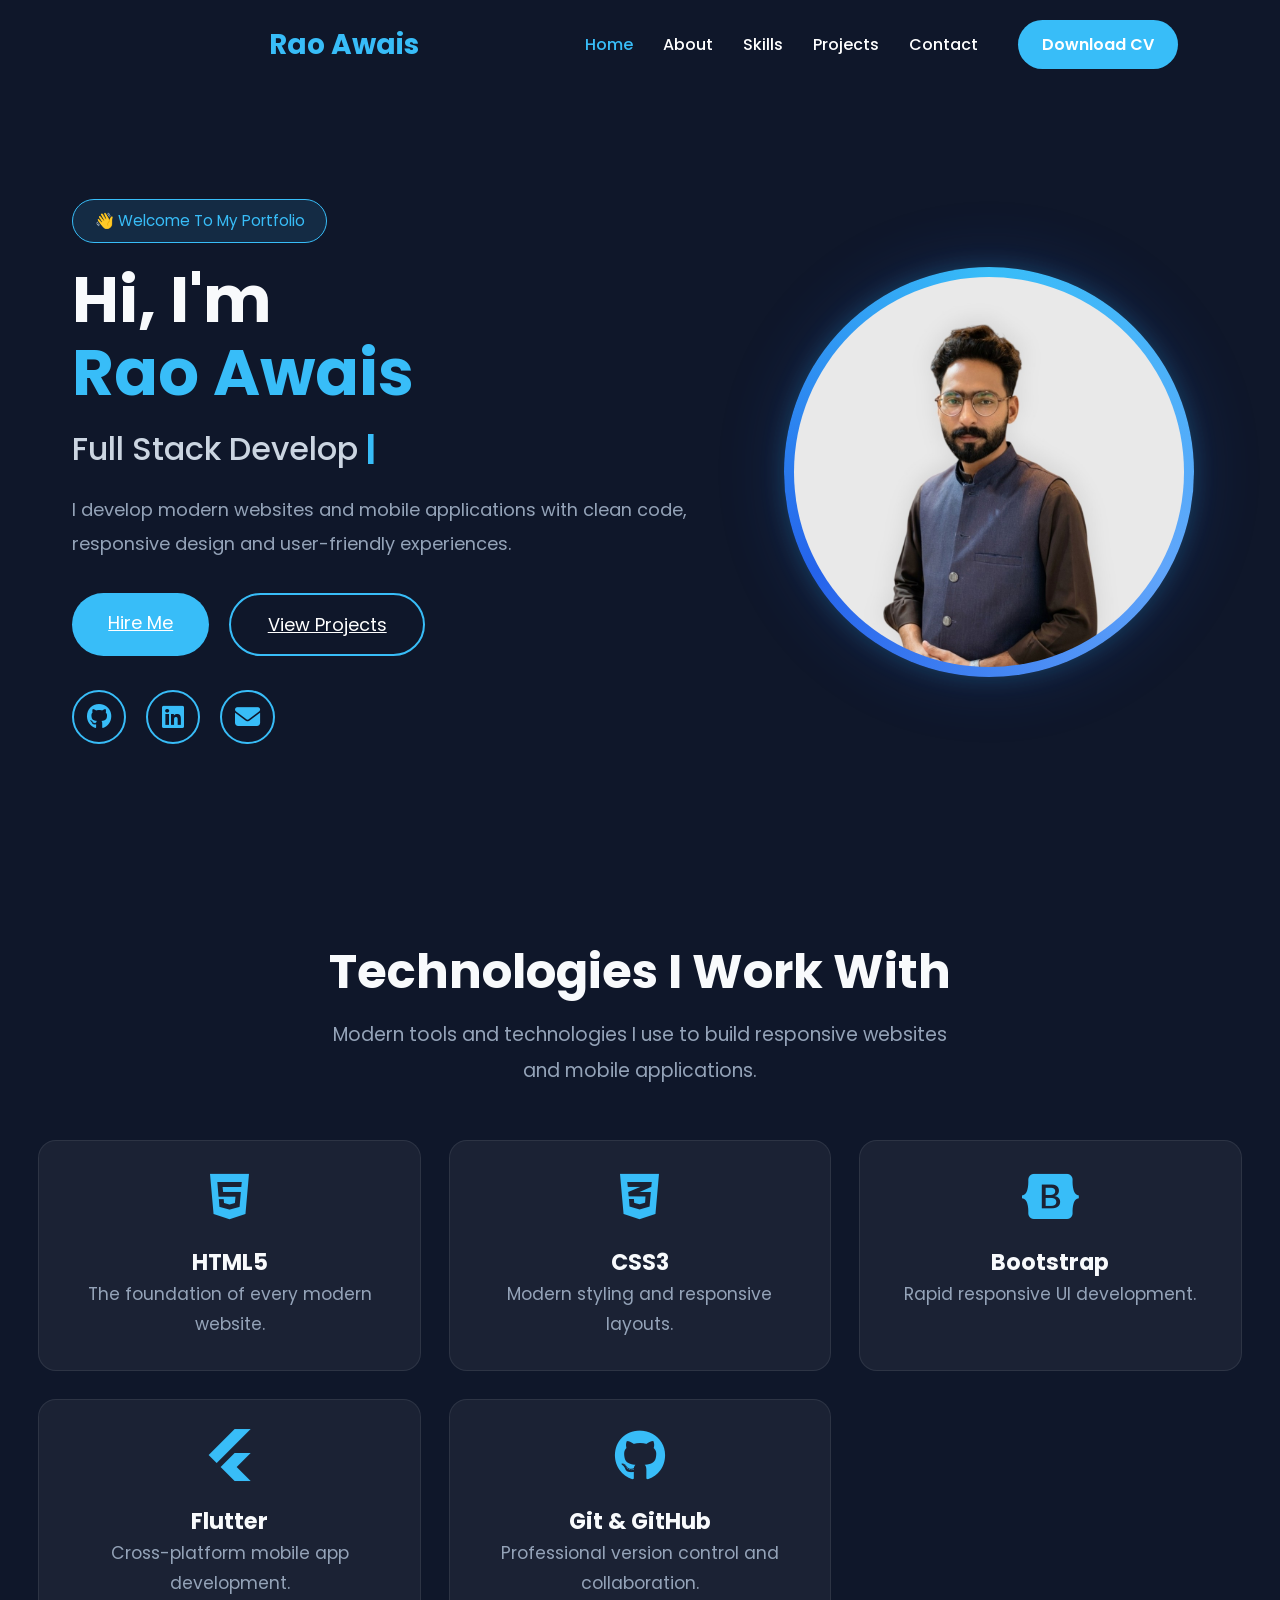
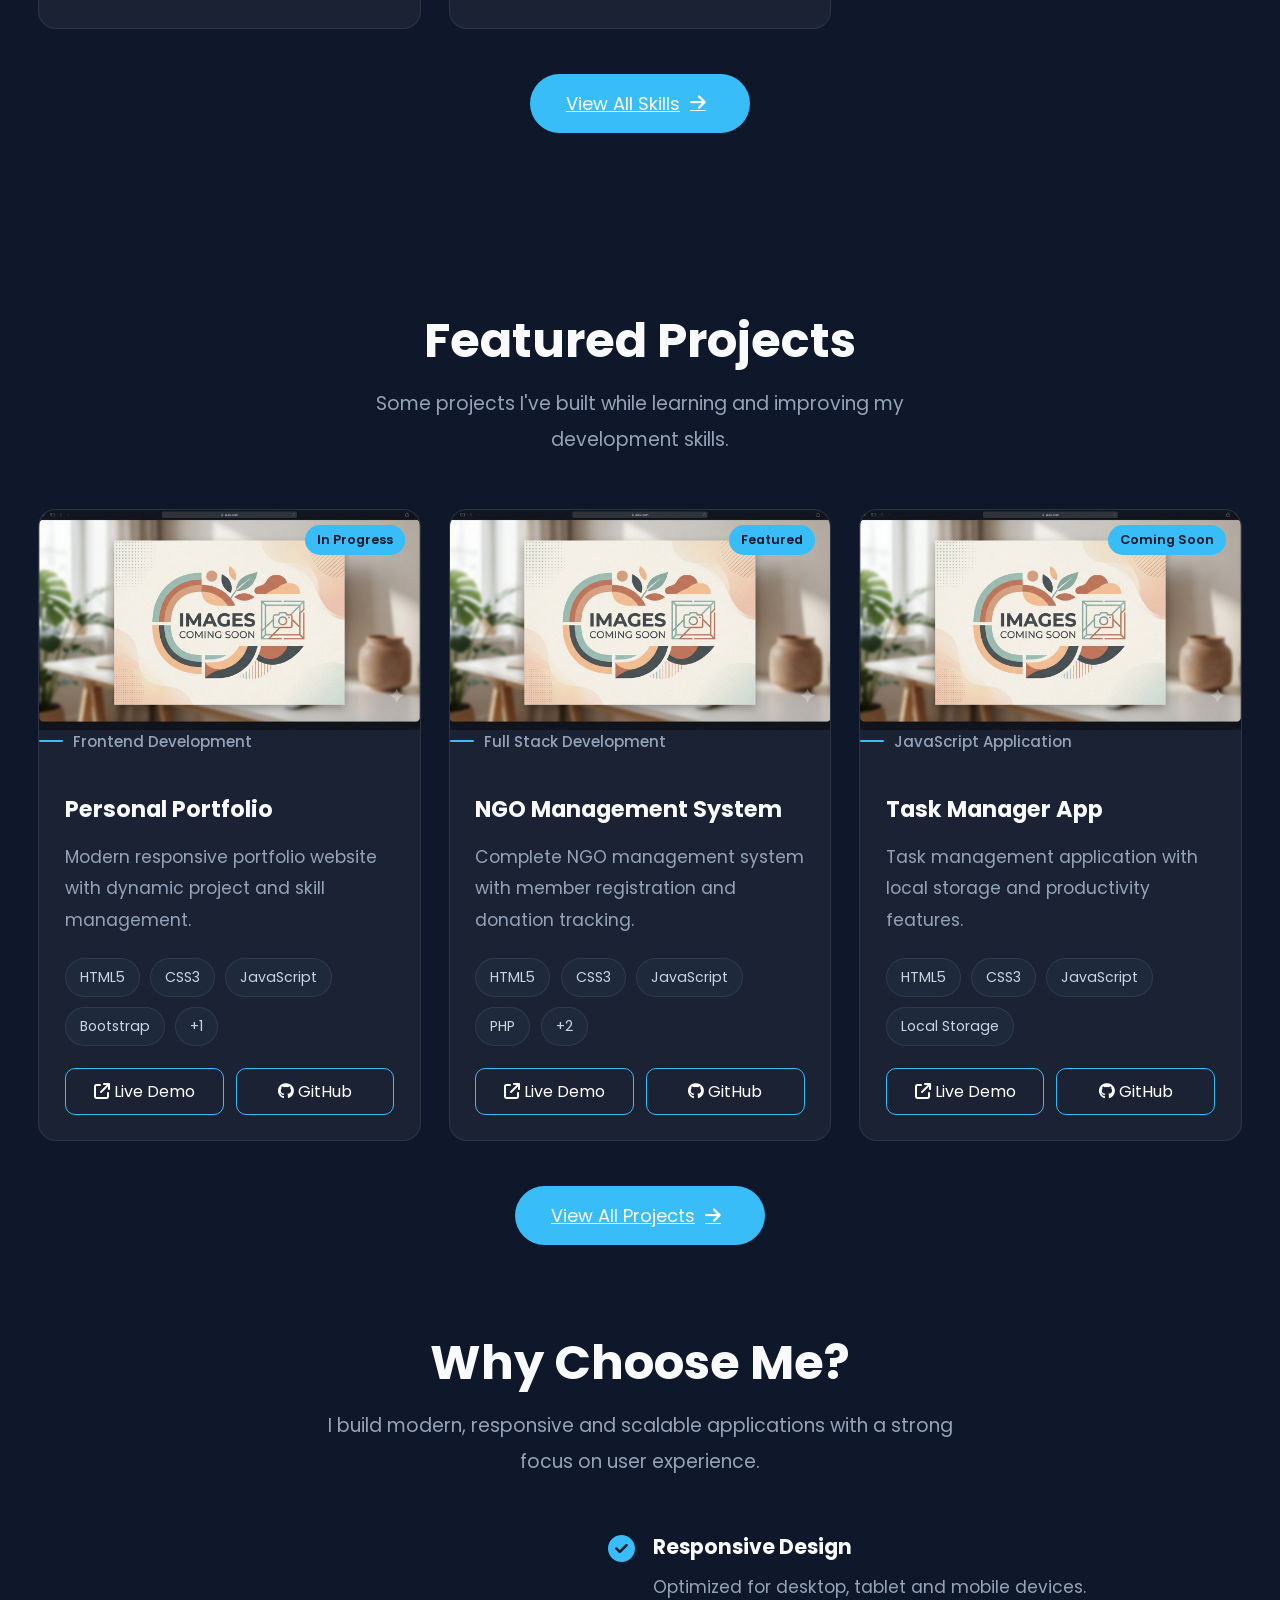
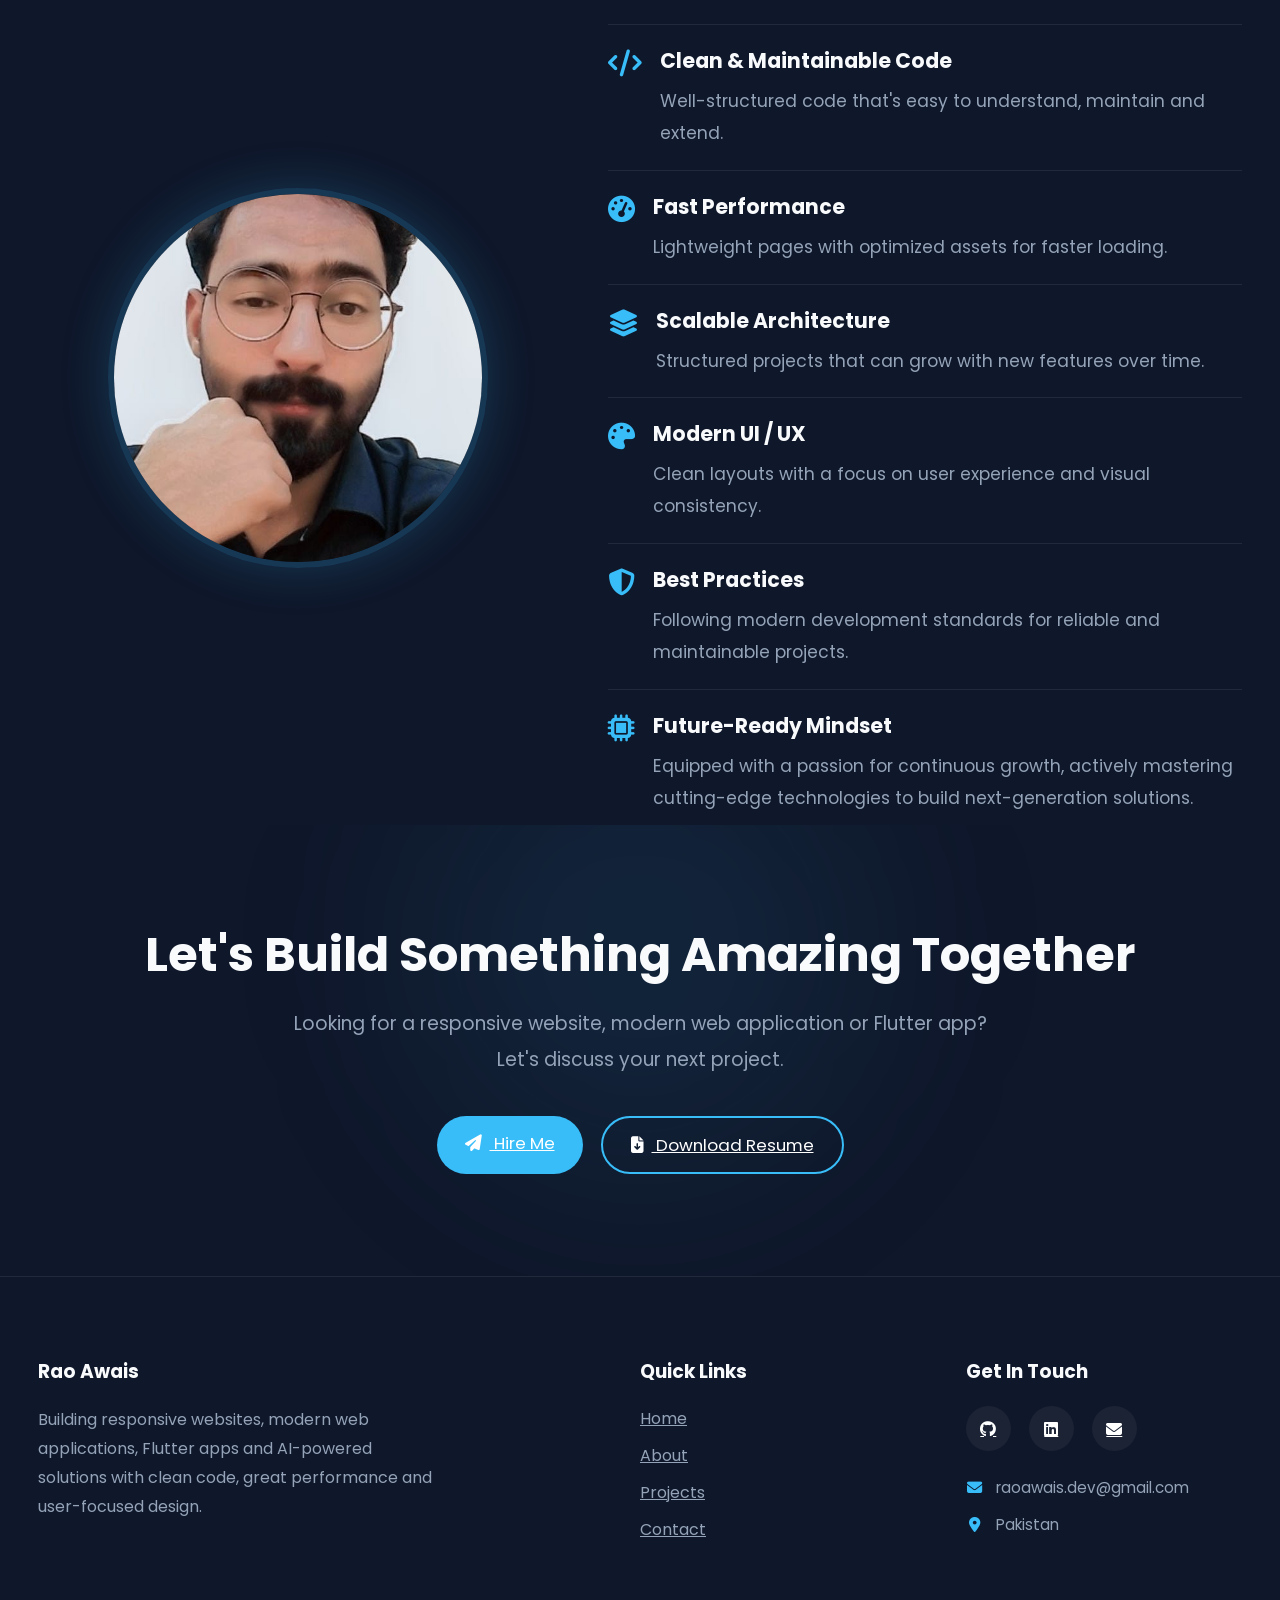
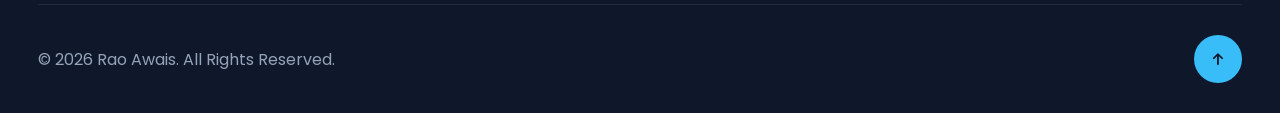
==== commit 69e001bb: "homepage is fully responsive for large desktops fluid system." ====
--- a/index.html
+++ b/index.html
@@ -27,7 +27,6 @@
       <!-- hero section -->
       <section class="hero" id="home">
         <!-- Left Side -->
-
         <div class="hero-bg">
           <div class="glow glow-1"></div>
 
@@ -274,6 +273,7 @@
         </div>
       </div>
     </section>
+    
     <!-- footer -->
     <footer id="footer-container"></footer>
 
--- a/css/style.css
+++ b/css/style.css
@@ -8,186 +8,169 @@
   box-sizing: border-box;
 }
 
-:root{
-
-    /* ==========================
+:root {
+  /* ==========================
        Colors
     ========================== */
 
-    --primary:#38bdf8;
-
-    --primary-rgb:rgba(255,255,255,.06);
-
-    --background:#0f172a;
-
-    --card-bg:rgba(255,255,255,.05);
-
-    --border:rgba(255,255,255,.08);
-
-    --text:#f8fafc;
-
-    --muted:#94a3b8;
-
-    --white:#ffffff;
-
-    --black:#000000;
-
-    --red:#ef4444;
-
-    --green:#22c55e;
-
-
-    /* FOR LIGHT MODE WLL IMPLEMENT IT LATER */
-    /* :root.light{
+  --primary: #38bdf8;
+
+  --primary-rgb: rgba(255, 255, 255, 0.06);
+
+  --background: #0f172a;
+
+  --card-bg: rgba(255, 255, 255, 0.05);
+
+  --border: rgba(255, 255, 255, 0.08);
+
+  --text: #f8fafc;
+
+  --muted: #94a3b8;
+
+  --white: #ffffff;
+
+  --black: #000000;
+
+  --red: #ef4444;
+
+  --green: #22c55e;
+
+  /* FOR LIGHT MODE WLL IMPLEMENT IT LATER */
+  /* :root.light{
     --background:#ffffff;
     --text:#111827;
     --card-bg:#f8fafc;
     ...
 } */
 
-
-    /* ==========================
+  /* ==========================
        Border Radius
     ========================== */
 
-    --radius-sm:10px;
-
-    --radius-md:14px;
-
-    --radius-lg:20px;
-
-    --radius-xl:28px;
-    
-    --radius-xxl:50px;
-
-    --radius-circular:50%;
-
-    /* Backward compatibility */
-
-    --radius:var(--radius-lg);
-
-
-    /* ==========================
+  --radius-sm: 10px;
+
+  --radius-md: 14px;
+
+  --radius-lg: 20px;
+
+  --radius-xl: 28px;
+
+  --radius-xxl: 50px;
+
+  --radius-circular: 50%;
+
+  /* Backward compatibility */
+
+  --radius: var(--radius-lg);
+
+  /* ==========================
        Typography
     ========================== */
 
-    --fs-300:.9rem;
-
-    --fs-400:1rem;
-
-    --fs-500:1.15rem;
-
-    --fs-600:1.4rem;
-
-    --fs-700:2rem;
-
-    --fs-800:2.8rem;
-
-    --fs-900:3.6rem;
-
-
-    /* ==========================
+  --fs-300: 0.9rem;
+
+  --fs-400: 1rem;
+
+  --fs-500: 1.15rem;
+
+  --fs-600: 1.4rem;
+
+  --fs-700: 2rem;
+
+  --fs-800: 2.8rem;
+
+  --fs-900: 3.6rem;
+
+  /* ==========================
        Spacing
     ========================== */
 
-    --space-xs:10px;
-
-    --space-sm:15px;
-
-    --space-md:25px;
-
-    --space-lg:40px;
-
-    --space-xl:60px;
-
-    --space-xxl:100px;
-
+  --space-xs: 10px;
+
+  --space-sm: 15px;
+
+  --space-md: 25px;
+
+  --space-lg: 40px;
+
+  --space-xl: 60px;
+
+  --space-xxl: 100px;
 
   /* ==========================
    Responsive Layout
 ========================== */
 
---container-width:1200px;
-
---content-width:850px;
-
---hero-width:1350px;
-
---section-gap:clamp(4rem,8vw,7rem);
-
---content-gap:clamp(2rem,5vw,4rem);
-
---card-gap:clamp(1rem,2vw,2rem);
-
---icon-size:clamp(4rem,10vw,8rem);
-
-
-    /* ==========================
+  --container-width: 1200px;
+
+  --content-width: 850px;
+
+  --hero-width: 1350px;
+
+  --section-gap: clamp(4rem, 8vw, 7rem);
+
+  --content-gap: clamp(2rem, 5vw, 4rem);
+
+  --card-gap: clamp(1rem, 2vw, 2rem);
+
+  --icon-size: clamp(4rem, 10vw, 8rem);
+
+  /* ==========================
        Animations
     ========================== */
 
-    --transition-fast:.25s ease;
-
-    --transition:.35s ease;
-
-    --transition-slow:.5s ease;
-
-    /*==================================== Scroll Reveal ============================= */
-
-.reveal{
-
-    opacity:0;
-
-    transform:translateY(24px);
+  --transition-fast: 0.25s ease;
+
+  --transition: 0.35s ease;
+
+  --transition-slow: 0.5s ease;
+
+  /*==================================== Scroll Reveal ============================= */
+
+  .reveal {
+    opacity: 0;
+
+    transform: translateY(24px);
 
     transition:
-        opacity .6s ease-out,
-        transform .6s ease-out;
-
-    will-change:opacity,transform;
-
-}
-
-.reveal.is-visible{
-
-    opacity:1;
-
-    transform:translateY(0);
-
-}
-
-/* accessibility */
-@media (prefers-reduced-motion: reduce){
-
-    .reveal{
-
-        opacity:1;
-
-        transform:none;
-
-        transition:none;
-
+      opacity 0.6s ease-out,
+      transform 0.6s ease-out;
+
+    will-change: opacity, transform;
+  }
+
+  .reveal.is-visible {
+    opacity: 1;
+
+    transform: translateY(0);
+  }
+
+  /* accessibility */
+  @media (prefers-reduced-motion: reduce) {
+    .reveal {
+      opacity: 1;
+
+      transform: none;
+
+      transition: none;
     }
-
-}
-
-
-    /* ==========================
+  }
+
+  /* ==========================
        Shadows
     ========================== */
 
-    --shadow-sm:0 4px 12px rgba(0,0,0,.15);
-
-    --shadow-md:0 10px 25px rgba(0,0,0,.22);
-
-    --hover-shadow:0 0 30px rgba(56,189,248,.20);
-
+  --shadow-sm: 0 4px 12px rgba(0, 0, 0, 0.15);
+
+  --shadow-md: 0 10px 25px rgba(0, 0, 0, 0.22);
+
+  --hover-shadow: 0 0 30px rgba(56, 189, 248, 0.2);
 }
 
 /* TEMP: Remove after full responsive phase is completed */
 html,
-body{
-    overflow-x:hidden;
+body {
+  overflow-x: hidden;
 }
 
 /*=====================================
@@ -203,7 +186,7 @@
 
   box-shadow: var(--shadow);
 
-  transition:var(--transition);
+  transition: var(--transition);
 }
 
 .glass-card:hover {
@@ -211,7 +194,6 @@
 
   box-shadow: var(--hover-shadow);
 }
-
 
 /* full body items */
 body {
@@ -220,12 +202,9 @@
   color: var(--text);
 }
 
-body.menu-open{
-
-    overflow:hidden;
-
-}
-
+body.menu-open {
+  overflow: hidden;
+}
 
 /* navbar */
 .navbar {
@@ -238,20 +217,18 @@
   padding: 20px 8%;
 }
 
-.logo{
-
-    font-size:28px;
-
-    font-weight:700;
-
-    color:var(--primary);
-
-    text-decoration:none;
-
-    display:inline-flex;
-
-    align-items:center;
-
+.logo {
+  font-size: 28px;
+
+  font-weight: 700;
+
+  color: var(--primary);
+
+  text-decoration: none;
+
+  display: inline-flex;
+
+  align-items: center;
 }
 
 .nav-links {
@@ -269,37 +246,32 @@
 
   font-weight: 500;
 
-  transition:var(--transition);
+  transition: var(--transition);
 }
 
 .nav-links a:hover {
   color: var(--primary);
 }
 
-.nav-right{
-
-    display:flex;
-
-    align-items:center;
-
-    gap:40px;
-
-}
-
-.menu-toggle{
-
-    display:none;
-
-}
-
-.menu-close{
-
-    display:none;
-
-}
-
-
-/* homepage */
+.nav-right {
+  display: flex;
+
+  align-items: center;
+
+  gap: 40px;
+}
+
+.menu-toggle {
+  display: none;
+}
+
+.menu-close {
+  display: none;
+}
+
+/*====================================================
+                        HOME PAGE
+====================================================*/
 
 .hero {
   display: flex;
@@ -317,7 +289,7 @@
 }
 
 .hero-content {
-  flex: 1;
+  flex: 1.2;
   min-width: 300px;
 }
 
@@ -342,22 +314,9 @@
 }
 
 .hero-image {
-  flex: 1;
+  flex: .8;
   display: flex;
   justify-content: center;
-}
-
-.hero-image img {
-  width: 100%;
-  max-width: 380px;
-  /*aspect-ratio:1/1;*/
-  object-fit: cover;
-
-  border-radius: 50%;
-
-  border: 5px solid var(--primary);
-
-  box-shadow: 0 0 30px rgba(56, 189, 248, 0.5);
 }
 
 .hero-buttons {
@@ -377,7 +336,7 @@
 
   cursor: pointer;
 
-  transition:var(--transition);
+  transition: var(--transition);
 }
 
 .btn-primary {
@@ -415,7 +374,7 @@
 
   font-weight: 600;
 
-  transition:var(--transition);
+  transition: var(--transition);
 }
 
 .cv-btn:hover {
@@ -443,7 +402,7 @@
 
   background: var(--primary);
 
-  transition:var(--transition);
+  transition: var(--transition);
 }
 
 .nav-links a:hover::after {
@@ -525,7 +484,7 @@
 
   font-size: 22px;
 
-  transition:var(--transition);
+  transition: var(--transition);
 }
 
 .social-icons a:hover {
@@ -553,22 +512,54 @@
   align-items: center;
 }
 
-.image-circle img {
-  width: 390px;
-
-  height: 390px;
-
-  object-fit: cover;
-
-  border-radius: 50%;
-
-  border: 5px solid var(--background);
-}
-
-.image-circle {
-  box-shadow:
-    0 0 25px rgba(56, 189, 248, 0.5),
-    0 0 60px rgba(56, 189, 248, 0.25);
+.image-circle img{
+
+    width:calc(100% - 12px);
+
+    height:calc(100% - 12px);
+
+    object-fit:cover;
+
+    border-radius:50%;
+
+    border:none;
+
+    display:block;
+
+}
+
+.image-circle{
+
+    position:relative;
+
+    width:clamp(410px,22vw,500px);
+
+    height:clamp(410px,22vw,500px);
+
+    border-radius:50%;
+
+    display:flex;
+
+    justify-content:center;
+
+    align-items:center;
+
+    background:conic-gradient(
+    from 0deg,
+    #38bdf8,
+    #60a5fa,
+    #2563eb,
+    #38bdf8
+);
+
+    animation:
+        floating 4s ease-in-out infinite,
+        rotateRing 12s linear infinite;
+
+    box-shadow:
+        0 0 25px rgba(56,189,248,.22),
+        0 0 70px rgba(37,99,235,.18);
+
 }
 
 @keyframes floating {
@@ -623,32 +614,32 @@
   filter: blur(100px);
 }
 
-.glow-1 {
-  width: 350px;
-
-  height: 350px;
-
-  background: var(--primary);
-
-  top: -100px;
-
-  left: -100px;
-
-  opacity: 0.25;
-}
-
-.glow-2 {
-  width: 300px;
-
-  height: 300px;
-
-  background: #2563eb;
-
-  bottom: -80px;
-
-  right: -80px;
-
-  opacity: 0.2;
+/* Hero Glow 1 */
+
+.glow-1{
+
+    width:clamp(350px,20vw,520px);
+
+    height:clamp(350px,20vw,520px);
+
+    top:clamp(-120px,-6vw,-80px);
+
+    left:clamp(-120px,-6vw,-80px);
+
+}
+
+/* Hero Glow 2 */
+
+.glow-2{
+
+    width:clamp(300px,18vw,460px);
+
+    height:clamp(300px,18vw,460px);
+
+    bottom:clamp(-100px,-5vw,-70px);
+
+    right:clamp(-100px,-5vw,-70px);
+
 }
 
 @keyframes glowFloat {
@@ -690,7 +681,9 @@
   animation: fadeUp 0.8s ease-out;
 }
 
-/* skills section */
+/*==================================================
+            featured skills section
+==================================================*/
 
 .skills-preview {
   padding: 100px 0;
@@ -716,8 +709,6 @@
   margin: auto;
 }
 
-
-
 .skills-grid {
   display: grid;
 
@@ -737,7 +728,7 @@
 
   text-align: center;
 
-  transition:var(--transition);
+  transition: var(--transition);
 }
 
 /* T */
@@ -786,7 +777,7 @@
 
   opacity: 0;
 
-  transition:var(--transition);
+  transition: var(--transition);
 }
 
 .skill-card:hover .skill-overlay {
@@ -809,7 +800,11 @@
   transform: translateY(0);
 }
 
-/*------------------------ projects section ----------------------------*/
+/*==================================================
+            featured projects section
+==================================================*/
+
+
 .projects-preview {
   padding: 100px 0;
 }
@@ -871,7 +866,7 @@
 
   border: 1px solid rgba(255, 255, 255, 0.08);
 
-  transition:var(--transition);
+  transition: var(--transition);
 
   display: flex;
 
@@ -942,7 +937,7 @@
 
   border: 1px solid var(--primary);
 
-  transition:var(--transition);
+  transition: var(--transition);
 
   flex: 1;
 
@@ -991,7 +986,7 @@
 
   opacity: 0;
 
-  transition:var(--transition);
+  transition: var(--transition);
 }
 
 .project-card:hover .project-overlay {
@@ -1104,7 +1099,9 @@
   font-size: 13px;
 }
 
-/* why me section */
+/*==================================================
+            why me section
+==================================================*/
 .why-wrapper {
   display: grid;
 
@@ -1147,14 +1144,6 @@
   animation: floatImage 4s ease-in-out infinite;
 }
 
-.why-item {
-  display: flex;
-
-  gap: 20px;
-
-  margin-bottom: 35px;
-}
-
 .why-item i {
   color: var(--primary);
 
@@ -1188,12 +1177,14 @@
 .why-item:last-child {
   border-bottom: none;
 
-  margin-bottom: 0;
+  margin-bottom: 10px;
 
   padding-bottom: 0;
 }
 
-/* cta section */
+/*==================================================
+            cta section
+==================================================*/
 .cta {
   padding: 120px 0;
 
@@ -1302,7 +1293,7 @@
 .footer-links a {
   color: var(--muted);
 
-  transition:var(--transition);
+  transition: var(--transition);
 }
 
 .footer-links a:hover {
@@ -1332,7 +1323,7 @@
 
   color: white;
 
-  transition:var(--transition);
+  transition: var(--transition);
 }
 
 .footer-social a:hover {
@@ -1374,7 +1365,7 @@
 
   cursor: pointer;
 
-  transition:var(--transition);
+  transition: var(--transition);
 }
 
 #backToTop:hover {
@@ -1410,7 +1401,7 @@
 }
 
 .footer-contact-info p {
-  transition:var(--transition);
+  transition: var(--transition);
 }
 
 .footer-contact-info p:hover {
@@ -1429,234 +1420,192 @@
    ABOUT HERO
 =========================== */
 
-.about-hero{
-
-    padding:0px 0;
-
-}
-
-.about-hero-wrapper{
-
-    display:grid;
-
-    grid-template-columns:1.2fr 1fr;
-
-    align-items:center;
-
-    gap:70px;
-
-}
-
-.about-hero-content h1{
-
-    font-size:3.2rem;
-
-    line-height:1.2;
-
-    margin:20px 0;
-
-}
-
-.about-hero-content p{
-
-    color:var(--muted);
-
-    line-height:1.9;
-
-    margin-bottom:40px;
-
-}
-
-.about-hero-image{
-
-    display:flex;
-
-    justify-content:center;
-
-}
-
-.about-image-circle{
-
-    width:400px;
-
-    height:400px;
-
-    border-radius:50%;
-
-    background:linear-gradient(135deg,var(--primary),#2563eb);
-
-    display:flex;
-
-    justify-content:center;
-
-    align-items:center;
-
-    box-shadow:
-        0 0 25px rgba(56,189,248,.45),
-        0 0 60px rgba(56,189,248,.20);
-
-}
-
-.about-image-circle img{
-
-    width:380px;
-
-    height:380px;
-
-    object-fit:cover;
-
-    border-radius:50%;
-
-    border:5px solid var(--background);
-
-}
-
-.about-quick-info{
-
-    display:grid;
-
-    grid-template-columns:repeat(3,1fr);
-
-    gap:20px;
-
-}
-
-.about-quick-info div{
-
-    background:rgba(255,255,255,.05);
-
-    border:1px solid rgba(255,255,255,.08);
-
-    padding:22px;
-
-    border-radius:var(--radius-lg);
-
-}
-
-.about-quick-info h3{
-
-    margin-bottom:8px;
-
-    color:var(--primary);
-
-}
-
-.about-quick-info p{
-
-    margin:0;
-
+.about-hero {
+  padding: 0px 0;
+}
+
+.about-hero-wrapper {
+  display: grid;
+
+  grid-template-columns: 1.2fr 1fr;
+
+  align-items: center;
+
+  gap: 70px;
+}
+
+.about-hero-content h1 {
+  font-size: 3.2rem;
+
+  line-height: 1.2;
+
+  margin: 20px 0;
+}
+
+.about-hero-content p {
+  color: var(--muted);
+
+  line-height: 1.9;
+
+  margin-bottom: 40px;
+}
+
+.about-hero-image {
+  display: flex;
+
+  justify-content: center;
+}
+
+.about-image-circle {
+  width: 400px;
+
+  height: 400px;
+
+  border-radius: 50%;
+
+  background: linear-gradient(135deg, var(--primary), #2563eb);
+
+  display: flex;
+
+  justify-content: center;
+
+  align-items: center;
+
+  box-shadow:
+    0 0 25px rgba(56, 189, 248, 0.45),
+    0 0 60px rgba(56, 189, 248, 0.2);
+}
+
+.about-image-circle img {
+  width: 380px;
+
+  height: 380px;
+
+  object-fit: cover;
+
+  border-radius: 50%;
+
+  border: 5px solid var(--background);
+}
+
+.about-quick-info {
+  display: grid;
+
+  grid-template-columns: repeat(3, 1fr);
+
+  gap: 20px;
+}
+
+.about-quick-info div {
+  background: rgba(255, 255, 255, 0.05);
+
+  border: 1px solid rgba(255, 255, 255, 0.08);
+
+  padding: 22px;
+
+  border-radius: var(--radius-lg);
+}
+
+.about-quick-info h3 {
+  margin-bottom: 8px;
+
+  color: var(--primary);
+}
+
+.about-quick-info p {
+  margin: 0;
 }
 
 /* ===============================
    JOURNEY
 ================================ */
 
-.journey{
-
-    padding:100px 0 0;
-
-}
-
-.timeline{
-
-    position:relative;
-
-    max-width:850px;
-
-    margin:auto;
-
-}
-
-.timeline::before{
-
-    content:"";
-
-    position:absolute;
-
-    left:22px;
-
-    top:0;
-
-    bottom:0;
-
-    width:2px;
-
-    background:rgba(56,189,248,.35);
-
-}
-
-.timeline-item{
-
-    position:relative;
-
-    padding-left:70px;
-
-    margin-bottom:50px;
-
-}
-
-.timeline-item:last-child{
-
-    margin-bottom:0;
-
-}
-
-.timeline-dot{
-
-    position:absolute;
-
-    left:10px;
-
-    top:8px;
-
-    width:24px;
-
-    height:24px;
-
-    border-radius:50%;
-
-    background:var(--primary);
-
-    border:4px solid var(--background);
-
-    box-shadow:0 0 18px rgba(56,189,248,.5);
-
-}
-
-.timeline-content{
-
-    background:rgba(255,255,255,.05);
-
-    border:1px solid rgba(255,255,255,.08);
-
-    border-radius:var(--radius-lg);
-
-    padding:28px;
-
-    transition:var(--transition);
-
-}
-
-.timeline-content h3{
-
-    margin-bottom:12px;
-
-}
-
-.timeline-content p{
-
-    color:var(--muted);
-
-    line-height:1.8;
-
-}
-
-.timeline-content:hover{
-
-    transform:translateY(-8px);
-
-    box-shadow:0 0 28px rgba(56,189,248,.18);
-
+.journey {
+  padding: 100px 0 0;
+}
+
+.timeline {
+  position: relative;
+
+  max-width: 850px;
+
+  margin: auto;
+}
+
+.timeline::before {
+  content: "";
+
+  position: absolute;
+
+  left: 22px;
+
+  top: 0;
+
+  bottom: 0;
+
+  width: 2px;
+
+  background: rgba(56, 189, 248, 0.35);
+}
+
+.timeline-item {
+  position: relative;
+
+  padding-left: 70px;
+
+  margin-bottom: 50px;
+}
+
+.timeline-item:last-child {
+  margin-bottom: 0;
+}
+
+.timeline-dot {
+  position: absolute;
+
+  left: 10px;
+
+  top: 8px;
+
+  width: 24px;
+
+  height: 24px;
+
+  border-radius: 50%;
+
+  background: var(--primary);
+
+  border: 4px solid var(--background);
+
+  box-shadow: 0 0 18px rgba(56, 189, 248, 0.5);
+}
+
+.timeline-content {
+  background: rgba(255, 255, 255, 0.05);
+
+  border: 1px solid rgba(255, 255, 255, 0.08);
+
+  border-radius: var(--radius-lg);
+
+  padding: 28px;
+
+  transition: var(--transition);
+}
+
+.timeline-content h3 {
+  margin-bottom: 12px;
+}
+
+.timeline-content p {
+  color: var(--muted);
+
+  line-height: 1.8;
+}
+
+.timeline-content:hover {
+  transform: translateY(-8px);
+
+  box-shadow: 0 0 28px rgba(56, 189, 248, 0.18);
 }
 
 /* .timeline-item:last-child .timeline-dot{
@@ -1671,1338 +1620,1092 @@
       EDUCATION SECTION
 ========================== */
 
-.education-section{
-
-    padding:100px 0 0;
-
-}
-
-.education-card{
-
-    display:flex;
-
-    justify-content:space-between;
-
-    align-items:center;
-
-    gap:60px;
-
-    padding:45px;
-
-    border-radius:var(--radius-xl);
-
-    background:rgba(255,255,255,.05);
+.education-section {
+  padding: 100px 0 0;
+}
+
+.education-card {
+  display: flex;
+
+  justify-content: space-between;
+
+  align-items: center;
+
+  gap: 60px;
+
+  padding: 45px;
+
+  border-radius: var(--radius-xl);
+
+  background: rgba(255, 255, 255, 0.05);
+
+  border: 1px solid rgba(255, 255, 255, 0.08);
+
+  backdrop-filter: blur(18px);
+
+  transition: var(--transition);
+
+  overflow: hidden;
+
+  position: relative;
+}
+
+.education-card:hover {
+  transform: translateY(-8px);
+
+  box-shadow: 0 20px 50px rgba(56, 189, 248, 0.18);
+}
+
+.education-content {
+  flex: 1;
+}
+
+.education-badge {
+  display: inline-block;
+
+  padding: 8px 18px;
+
+  border-radius: 999px;
+
+  background: rgba(56, 189, 248, 0.12);
+
+  border: 1px solid var(--primary);
+
+  color: var(--primary);
+
+  font-size: 0.85rem;
+
+  margin-bottom: 18px;
+}
+
+.education-content h3 {
+  font-size: 2rem;
+
+  margin-bottom: 12px;
+}
+
+.education-content h3 i {
+  color: rgb(118, 117, 120);
+}
+
+.education-content h4 {
+  font-size: 1.2rem;
+
+  color: white;
+
+  margin-bottom: 6px;
+}
+
+.campus {
+  color: var(--muted);
+
+  margin-bottom: 35px;
+}
+
+.education-meta {
+  display: grid;
+
+  grid-template-columns: repeat(2, 1fr);
+
+  gap: 25px;
+}
+
+/* .education-meta div{
+
+    background:rgba(255,255,255,.03);
 
     border:1px solid rgba(255,255,255,.08);
 
-    backdrop-filter:blur(18px);
-
-    transition:var(--transition);
-
-    overflow:hidden;
-
-    position:relative;
-
-}
-
-.education-card:hover{
-
-    transform:translateY(-8px);
-
-    box-shadow:0 20px 50px rgba(56,189,248,.18);
-
-}
-
-.education-content{
-
-    flex:1;
-
-}
-
-.education-badge{
-
-    display:inline-block;
-
-    padding:8px 18px;
-
-    border-radius:999px;
-
-    background:rgba(56,189,248,.12);
-
-    border:1px solid var(--primary);
-
-    color:var(--primary);
-
-    font-size:.85rem;
-
-    margin-bottom:18px;
-
-}
-
-.education-content h3{
-
-    font-size:2rem;
-
-    margin-bottom:12px;
-
-}
-
-.education-content h3 i{
-    color:rgb(118, 117, 120)
-}
-
-.education-content h4{
-
-    font-size:1.2rem;
-
-    color:white;
-
-    margin-bottom:6px;
-
-}
-
-.campus{
-
-    color:var(--muted);
-
-    margin-bottom:35px;
-
-}
-
-.education-meta{
-
-    display:grid;
-
-    grid-template-columns:repeat(2,1fr);
-
-    gap:25px;
-
-}
-
-/* .education-meta div{
-
-    background:rgba(255,255,255,.03);
-
-    border:1px solid rgba(255,255,255,.08);
-
     border-radius:16px;
 
     padding:18px;
 
 } */
 
-.education-meta span{
-
-    display:block;
-
-    color:var(--muted);
-
-    font-size:.9rem;
-
-    margin-bottom:8px;
-
-}
-
-.education-meta strong{
-
-    color:white;
-
-    font-size:1.05rem;
-
-}
-
-.education-logo{
-
-    width:140px;
-
-    height:140px;
-
-    flex-shrink:0;
-
-    align-self: start;
-
-}
-
-.education-logo img{
-
-    width:100%;
-
-    height:100%;
-
-    object-fit:cover;
-
-    border-radius:50%;
-
-    background:white;
-
-    padding:12px;
-
-    box-shadow:0 0 25px rgba(56,189,248,.18);
-
+.education-meta span {
+  display: block;
+
+  color: var(--muted);
+
+  font-size: 0.9rem;
+
+  margin-bottom: 8px;
+}
+
+.education-meta strong {
+  color: white;
+
+  font-size: 1.05rem;
+}
+
+.education-logo {
+  width: 140px;
+
+  height: 140px;
+
+  flex-shrink: 0;
+
+  align-self: start;
+}
+
+.education-logo img {
+  width: 100%;
+
+  height: 100%;
+
+  object-fit: cover;
+
+  border-radius: 50%;
+
+  background: white;
+
+  padding: 12px;
+
+  box-shadow: 0 0 25px rgba(56, 189, 248, 0.18);
 }
 
 /* ===========================
       Academic Timeline
 =========================== */
 
-.education-timeline{
-
-    padding:100px 0 0;
-
-}
-
-.timeline{
-
-    position:relative;
-
-    max-width:900px;
-
-    margin:auto;
-
-}
-
-.timeline::before{
-
-    content:"";
-
-    position:absolute;
-
-    left:20px;
-
-    top:0;
-
-    bottom:0;
-
-    width:3px;
-
-    background:rgba(56,189,248,.25);
-
-}
-
-.timeline-item{
-
-    position:relative;
-
-    padding-left:75px;
-
-    margin-bottom:45px;
-
-}
-
-.timeline-dot{
-
-    position:absolute;
-
-    left:8px;
-
-    top:12px;
-
-    width:24px;
-
-    height:24px;
-
-    border-radius:50%;
-
-    background:var(--primary);
-
-    border:5px solid #0f172a;
-
-    box-shadow:0 0 18px rgba(56,189,248,.45);
-
-}
-
-.timeline-card{
-
-    background:rgba(255,255,255,.05);
-
-    border:1px solid rgba(255,255,255,.08);
-
-    border-radius:18px;
-
-    padding:28px;
-
-    transition:var(--transition);
-
-}
-
-.timeline-card:hover{
-
-    transform:translateY(-6px);
-
-    box-shadow:0 15px 35px rgba(56,189,248,.18);
-
-}
-
-.timeline-year{
-
-    color:var(--primary);
-
-    font-weight:600;
-
-    display:inline-block;
-
-    margin-bottom:12px;
-
-}
-
-.timeline-card h3{
-
-    margin-bottom:8px;
-
-}
-
-.timeline-card h4{
-
-    color:var(--muted);
-
-    font-weight:500;
-
-    margin-bottom:15px;
-
-}
-
-.timeline-card.small{
-
-    padding:22px;
-
-}
-
-.highlight{
-
-    color:var(--primary);
-
-    font-weight:600;
-
-    margin-top:12px;
-
-}
-
-.achievement{
-
-    background:#f59e0b;
-
-    box-shadow:0 0 18px rgba(245,158,11,.45);
-
+.education-timeline {
+  padding: 100px 0 0;
+}
+
+.timeline {
+  position: relative;
+
+  max-width: 900px;
+
+  margin: auto;
+}
+
+.timeline::before {
+  content: "";
+
+  position: absolute;
+
+  left: 20px;
+
+  top: 0;
+
+  bottom: 0;
+
+  width: 3px;
+
+  background: rgba(56, 189, 248, 0.25);
+}
+
+.timeline-item {
+  position: relative;
+
+  padding-left: 75px;
+
+  margin-bottom: 45px;
+}
+
+.timeline-dot {
+  position: absolute;
+
+  left: 8px;
+
+  top: 12px;
+
+  width: 24px;
+
+  height: 24px;
+
+  border-radius: 50%;
+
+  background: var(--primary);
+
+  border: 5px solid #0f172a;
+
+  box-shadow: 0 0 18px rgba(56, 189, 248, 0.45);
+}
+
+.timeline-card {
+  background: rgba(255, 255, 255, 0.05);
+
+  border: 1px solid rgba(255, 255, 255, 0.08);
+
+  border-radius: 18px;
+
+  padding: 28px;
+
+  transition: var(--transition);
+}
+
+.timeline-card:hover {
+  transform: translateY(-6px);
+
+  box-shadow: 0 15px 35px rgba(56, 189, 248, 0.18);
+}
+
+.timeline-year {
+  color: var(--primary);
+
+  font-weight: 600;
+
+  display: inline-block;
+
+  margin-bottom: 12px;
+}
+
+.timeline-card h3 {
+  margin-bottom: 8px;
+}
+
+.timeline-card h4 {
+  color: var(--muted);
+
+  font-weight: 500;
+
+  margin-bottom: 15px;
+}
+
+.timeline-card.small {
+  padding: 22px;
+}
+
+.highlight {
+  color: var(--primary);
+
+  font-weight: 600;
+
+  margin-top: 12px;
+}
+
+.achievement {
+  background: #f59e0b;
+
+  box-shadow: 0 0 18px rgba(245, 158, 11, 0.45);
 }
 
 /* ==========================
       Academic Highlight
 ========================== */
 
-.achievement-showcase{
-
-    padding:100px 0 0;
-
-}
-
-.highlight-card{
-
-    max-width:850px;
-
-    margin:auto;
-
-    text-align:center;
-
-}
-
-.highlight-image{
-
-    position:relative;
-
-    overflow:hidden;
-
-    width:min(100%, 720px);
-
-    margin-inline:auto;
-
-    border-radius:24px;
-
-    margin-bottom:0px;
-
-    box-shadow:0 25px 60px rgba(0,0,0,.35);
-
-}
-
-.highlight-image img{
-
-    width:100%;
-
-    aspect-ratio:4 / 3;
-
-    object-fit:cover;
-
-    display:block;
-
-    border-radius:24px;
-
-    transition:var(--transition);
-
-}
-
-
-
-.highlight-overlay{
-
-    position:absolute;
-
-    inset:0;
-
-    display:flex;
-
-    justify-content:center;
-
-    align-items:center;
-
-    gap:12px;
-
-    background:rgba(15,23,42,.78);
-
-    color:white;
-
-    font-weight:600;
-
-    opacity:0;
-
-    transition:var(--transition);
-
-}
-
-.highlight-image:hover .highlight-overlay{
-
-    opacity:1;
-
-}
-
-.highlight-card:hover img{
-
-    transform:scale(1.03);
-
-}
-
-.highlight-ribbon{
-
-    position:absolute;
-
-    top:18px;
-
-    right:18px;
-
-    background:#f59e0b;
-
-    color:#111827;
-
-    padding:10px 18px;
-
-    border-radius:999px;
-
-    font-weight:700;
-
-    font-size:.85rem;
-
-    letter-spacing:.6px;
-
-    box-shadow:0 10px 25px rgba(245,158,11,.35);
-
-}
-
-.highlight-badge{
-
-    display:inline-flex;
-
-    align-items:center;
-
-    gap:10px;
-
-    padding:10px 20px;
-
-    border-radius:999px;
-
-    background:rgba(245,158,11,.12);
-
-    border:1px solid rgba(245,158,11,.35);
-
-    color:#fbbf24;
-
-    margin-bottom:20px;
-
-}
-
-.highlight-content h3{
-
-    font-size:2rem;
-
-    margin-bottom:20px;
-
-}
-
-.highlight-content p{
-
-    max-width:650px;
-
-    margin:0 auto 35px;
-
-    color:var(--muted);
-
-    line-height:1.8;
-
-}
-
-.highlight-meta{
-
-    display:flex;
-
-    justify-content:center;
-
-    gap:50px;
-
-    margin-bottom:35px;
-
-}
-
-.highlight-meta span{
-
-    display:block;
-
-    color:var(--muted);
-
-    font-size:.9rem;
-
-    margin-bottom:8px;
-
-}
-
-.highlight-meta strong{
-
-    font-size:1.05rem;
-
-}
-
-.highlight-image{
-
-    border:1px solid rgba(56,189,248,.18);
-
-    box-shadow:
-
-        0 0 0 1px rgba(56,189,248,.08),
-
-        0 15px 45px rgba(0,0,0,.35),
-
-        0 0 35px rgba(56,189,248,.12);
-
-}
-
-.achievement-caption{
-
-    margin-top:18px;
-    margin-bottom: 20px;
-
-    text-align:center;
-
-    color:var(--muted);
-
-    font-size:.92rem;
-
-    letter-spacing:.5px;
-
+.achievement-showcase {
+  padding: 100px 0 0;
+}
+
+.highlight-card {
+  max-width: 850px;
+
+  margin: auto;
+
+  text-align: center;
+}
+
+.highlight-image {
+  position: relative;
+
+  overflow: hidden;
+
+  width: min(100%, 720px);
+
+  margin-inline: auto;
+
+  border-radius: 24px;
+
+  margin-bottom: 0px;
+
+  box-shadow: 0 25px 60px rgba(0, 0, 0, 0.35);
+}
+
+.highlight-image img {
+  width: 100%;
+
+  aspect-ratio: 4 / 3;
+
+  object-fit: cover;
+
+  display: block;
+
+  border-radius: 24px;
+
+  transition: var(--transition);
+}
+
+.highlight-overlay {
+  position: absolute;
+
+  inset: 0;
+
+  display: flex;
+
+  justify-content: center;
+
+  align-items: center;
+
+  gap: 12px;
+
+  background: rgba(15, 23, 42, 0.78);
+
+  color: white;
+
+  font-weight: 600;
+
+  opacity: 0;
+
+  transition: var(--transition);
+}
+
+.highlight-image:hover .highlight-overlay {
+  opacity: 1;
+}
+
+.highlight-card:hover img {
+  transform: scale(1.03);
+}
+
+.highlight-ribbon {
+  position: absolute;
+
+  top: 18px;
+
+  right: 18px;
+
+  background: #f59e0b;
+
+  color: #111827;
+
+  padding: 10px 18px;
+
+  border-radius: 999px;
+
+  font-weight: 700;
+
+  font-size: 0.85rem;
+
+  letter-spacing: 0.6px;
+
+  box-shadow: 0 10px 25px rgba(245, 158, 11, 0.35);
+}
+
+.highlight-badge {
+  display: inline-flex;
+
+  align-items: center;
+
+  gap: 10px;
+
+  padding: 10px 20px;
+
+  border-radius: 999px;
+
+  background: rgba(245, 158, 11, 0.12);
+
+  border: 1px solid rgba(245, 158, 11, 0.35);
+
+  color: #fbbf24;
+
+  margin-bottom: 20px;
+}
+
+.highlight-content h3 {
+  font-size: 2rem;
+
+  margin-bottom: 20px;
+}
+
+.highlight-content p {
+  max-width: 650px;
+
+  margin: 0 auto 35px;
+
+  color: var(--muted);
+
+  line-height: 1.8;
+}
+
+.highlight-meta {
+  display: flex;
+
+  justify-content: center;
+
+  gap: 50px;
+
+  margin-bottom: 35px;
+}
+
+.highlight-meta span {
+  display: block;
+
+  color: var(--muted);
+
+  font-size: 0.9rem;
+
+  margin-bottom: 8px;
+}
+
+.highlight-meta strong {
+  font-size: 1.05rem;
+}
+
+.highlight-image {
+  border: 1px solid rgba(56, 189, 248, 0.18);
+
+  box-shadow:
+    0 0 0 1px rgba(56, 189, 248, 0.08),
+    0 15px 45px rgba(0, 0, 0, 0.35),
+    0 0 35px rgba(56, 189, 248, 0.12);
+}
+
+.achievement-caption {
+  margin-top: 18px;
+  margin-bottom: 20px;
+
+  text-align: center;
+
+  color: var(--muted);
+
+  font-size: 0.92rem;
+
+  letter-spacing: 0.5px;
 }
 
 /*==============================
     Technical Expertise
 ===============================*/
 
-.expertise{
-
-    padding:100px 0;
-
-}
-
-.expertise-list{
-
-    display:flex;
-
-    flex-direction:column;
-
-    gap:45px;
-
-}
-
-.expertise-item{
-
-    padding-bottom:40px;
-
-    border-bottom:1px solid rgba(255,255,255,.08);
-
-}
-
-.expertise-item:last-child{
-
-    border:none;
-
-    padding-bottom:0;
-
-}
-
-.expertise-heading{
-
-    display:flex;
-
-    align-items:center;
-
-    gap:22px;
-
-    margin-bottom:18px;
-
-}
-
-.expertise-icon{
-
-    width:70px;
-
-    height:70px;
-
-    border-radius:50%;
-
-    display:flex;
-
-    justify-content:center;
-
-    align-items:center;
-
-    background:rgba(56,189,248,.10);
-
-    color:var(--primary);
-
-    font-size:28px;
-
-    transition:var(--transition);
-
-}
-
-.expertise-item:hover .expertise-icon{
-
-    transform:rotate(-10deg) scale(1.08);
-
-}
-
-.expertise-heading h3{
-
-    margin-bottom:6px;
-
-}
-
-.expertise-level{
-
-    display:inline-flex;
-
-    align-items:center;
-
-    gap:8px;
-
-    margin-top:4px;
-
-    padding:8px 16px;
-
-    border-radius:999px;
-
-    background:rgba(56,189,248,.08);
-
-    border:1px solid rgba(56,189,248,.18);
-
-    color:var(--primary);
-
-    font-size:.82rem;
-
-    font-weight:600;
-
-    backdrop-filter:blur(10px);
-
-    transition:var(--transition);
-
-}
-
-.expertise-level::before{
-
-    content:"";
-
-    width:8px;
-
-    height:8px;
-
-    border-radius:50%;
-
-    background:var(--primary);
-
-    box-shadow:0 0 12px var(--primary);
-
-}
-
-.expertise-item:hover .expertise-level{
-
-    background:rgba(56,189,248,.14);
-
-    border-color:rgba(56,189,248,.35);
-
-}
-
-.expertise-item p{
-
-    color:var(--muted);
-
-    line-height:1.8;
-
-    margin-bottom:22px;
-
-    margin-left:92px;
-
-    max-width:720px;
-
-}
-
-.expertise-tags{
-
-    display:flex;
-
-    flex-wrap:wrap;
-
-    gap:12px;
-
-    margin-left:92px;
-
-}
-
-.expertise-tags span{
-
-    padding:9px 18px;
-
-    border-radius:999px;
-
-    background:#1e293b;
-
-    border:1px solid rgba(255,255,255,.08);
-
-    transition:var(--transition);
-
-}
-
-.expertise-tags span:hover{
-
-    background:var(--primary);
-
-    color:var(--background);
-
-    transform:translateY(-3px);
-
-}
-
-.expertise-tags span{
-
-    cursor:default;
-
+.expertise {
+  padding: 100px 0;
+}
+
+.expertise-list {
+  display: flex;
+
+  flex-direction: column;
+
+  gap: 45px;
+}
+
+.expertise-item {
+  padding-bottom: 40px;
+
+  border-bottom: 1px solid rgba(255, 255, 255, 0.08);
+}
+
+.expertise-item:last-child {
+  border: none;
+
+  padding-bottom: 0;
+}
+
+.expertise-heading {
+  display: flex;
+
+  align-items: center;
+
+  gap: 22px;
+
+  margin-bottom: 18px;
+}
+
+.expertise-icon {
+  width: 70px;
+
+  height: 70px;
+
+  border-radius: 50%;
+
+  display: flex;
+
+  justify-content: center;
+
+  align-items: center;
+
+  background: rgba(56, 189, 248, 0.1);
+
+  color: var(--primary);
+
+  font-size: 28px;
+
+  transition: var(--transition);
+}
+
+.expertise-item:hover .expertise-icon {
+  transform: rotate(-10deg) scale(1.08);
+}
+
+.expertise-heading h3 {
+  margin-bottom: 6px;
+}
+
+.expertise-level {
+  display: inline-flex;
+
+  align-items: center;
+
+  gap: 8px;
+
+  margin-top: 4px;
+
+  padding: 8px 16px;
+
+  border-radius: 999px;
+
+  background: rgba(56, 189, 248, 0.08);
+
+  border: 1px solid rgba(56, 189, 248, 0.18);
+
+  color: var(--primary);
+
+  font-size: 0.82rem;
+
+  font-weight: 600;
+
+  backdrop-filter: blur(10px);
+
+  transition: var(--transition);
+}
+
+.expertise-level::before {
+  content: "";
+
+  width: 8px;
+
+  height: 8px;
+
+  border-radius: 50%;
+
+  background: var(--primary);
+
+  box-shadow: 0 0 12px var(--primary);
+}
+
+.expertise-item:hover .expertise-level {
+  background: rgba(56, 189, 248, 0.14);
+
+  border-color: rgba(56, 189, 248, 0.35);
+}
+
+.expertise-item p {
+  color: var(--muted);
+
+  line-height: 1.8;
+
+  margin-bottom: 22px;
+
+  margin-left: 92px;
+
+  max-width: 720px;
+}
+
+.expertise-tags {
+  display: flex;
+
+  flex-wrap: wrap;
+
+  gap: 12px;
+
+  margin-left: 92px;
+}
+
+.expertise-tags span {
+  padding: 9px 18px;
+
+  border-radius: 999px;
+
+  background: #1e293b;
+
+  border: 1px solid rgba(255, 255, 255, 0.08);
+
+  transition: var(--transition);
+}
+
+.expertise-tags span:hover {
+  background: var(--primary);
+
+  color: var(--background);
+
+  transform: translateY(-3px);
+}
+
+.expertise-tags span {
+  cursor: default;
 }
 
 /* timeline animation */
-.expertise-list{
-
-    position:relative;
-
-}
-
-.expertise-list::before{
-
-    content:"";
-
-    position:absolute;
-
-    left:34px;
-
-    top:18px;
-
-    bottom:18px;
-
-    width:2px;
-
-    background:linear-gradient(
-
-        to bottom,
-
-        rgba(56,189,248,.45),
-
-        rgba(56,189,248,.10)
-
-    );
-
-}
-
-.expertise-icon{
-
-    position:relative;
-
-    z-index:2;
-
-}
-
-.expertise-icon{
-
-    box-shadow:
-
-        0 0 0 8px rgba(15,23,42,1),
-
-        0 0 20px rgba(56,189,248,.18);
-
-}
-
-.expertise-item:hover .expertise-icon{
-
-    transform:scale(1.12);
-
-    box-shadow:
-
-        0 0 0 8px rgba(15,23,42,1),
-
-        0 0 35px rgba(56,189,248,.35);
-
-}
-
-.expertise-heading h3{
-
-    transition:.3s;
-
-}
-
-.expertise-item:hover h3{
-
-    color:var(--primary);
-    transition: var(--transition);
-
-}
-
-.expertise-item:hover span{
-
-    color:var(--text);
-    transition: var(--transition);
-
-}
-
-.expertise-tags span{
-
-    transition:.25s;
-
-}
-
-.expertise-tags span:hover{
-
-    transform:translateY(-2px);
-
+.expertise-list {
+  position: relative;
+}
+
+.expertise-list::before {
+  content: "";
+
+  position: absolute;
+
+  left: 34px;
+
+  top: 18px;
+
+  bottom: 18px;
+
+  width: 2px;
+
+  background: linear-gradient(
+    to bottom,
+
+    rgba(56, 189, 248, 0.45),
+    rgba(56, 189, 248, 0.1)
+  );
+}
+
+.expertise-icon {
+  position: relative;
+
+  z-index: 2;
+}
+
+.expertise-icon {
+  box-shadow:
+    0 0 0 8px rgba(15, 23, 42, 1),
+    0 0 20px rgba(56, 189, 248, 0.18);
+}
+
+.expertise-item:hover .expertise-icon {
+  transform: scale(1.12);
+
+  box-shadow:
+    0 0 0 8px rgba(15, 23, 42, 1),
+    0 0 35px rgba(56, 189, 248, 0.35);
+}
+
+.expertise-heading h3 {
+  transition: 0.3s;
+}
+
+.expertise-item:hover h3 {
+  color: var(--primary);
+  transition: var(--transition);
+}
+
+.expertise-item:hover span {
+  color: var(--text);
+  transition: var(--transition);
+}
+
+.expertise-tags span {
+  transition: 0.25s;
+}
+
+.expertise-tags span:hover {
+  transform: translateY(-2px);
 }
 
 /* divider */
-.expertise-item{
-
-    position:relative;
-
-}
-
-.expertise-item::after{
-
-    content:"";
-
-    position:absolute;
-
-    left:92px;
-
-    bottom:0;
-
-    width:calc(100% - 92px);
-
-    height:1px;
-
-    background:linear-gradient(
-
-        to right,
-
-        rgba(56,189,248,.25),
-
-        transparent
-
-    );
-
-}
-
-.expertise-item:last-child::after{
-
-    display:none;
-
-}
-
-.expertise-item{
-
-    transition:var(--transition);
-
-}
-
-.expertise-item:hover{
-
-    transform:translateX(8px);
-
+.expertise-item {
+  position: relative;
+}
+
+.expertise-item::after {
+  content: "";
+
+  position: absolute;
+
+  left: 92px;
+
+  bottom: 0;
+
+  width: calc(100% - 92px);
+
+  height: 1px;
+
+  background: linear-gradient(
+    to right,
+
+    rgba(56, 189, 248, 0.25),
+    transparent
+  );
+}
+
+.expertise-item:last-child::after {
+  display: none;
+}
+
+.expertise-item {
+  transition: var(--transition);
+}
+
+.expertise-item:hover {
+  transform: translateX(8px);
 }
 
 /*====================================
         Building With Purpose
 ====================================*/
 
-.philosophy{
-
-    padding:120px 0 0;
-
-}
-
-.philosophy-intro{
-
-    max-width:850px;
-
-    margin:0 auto 90px;
-
-    text-align:center;
-
-}
-
-.section-label{
-
-    display:inline-block;
-
-    letter-spacing:4px;
-
-    font-size:.8rem;
-
-    font-weight:700;
-
-    color:var(--primary);
-
-    margin-bottom:25px;
-
-}
-
-.philosophy-intro h2{
-
-    font-size:clamp(2.4rem,5vw,4rem);
-
-    line-height:1.2;
-
-    margin-bottom:28px;
-
-}
-
-.philosophy-intro p{
-
-    max-width:720px;
-
-    margin:auto;
-
-    color:var(--muted);
-
-    line-height:1.9;
-
-}
-
-.philosophy-list{
-
-    display:flex;
-
-    flex-direction:column;
-
-}
-
-.philosophy-item{
-
-    display:grid;
-
-    grid-template-columns:120px 1fr;
-
-    gap:30px;
-
-    padding:45px 0;
-
-    border-bottom:1px solid rgba(255,255,255,.08);
-
-    transition:var(--transition);
-
-}
-
-.philosophy-item:last-child{
-
-    border-bottom:none;
-
-}
-
-.philosophy-number{
-
-    font-size:4.5rem;
-
-    font-weight:700;
-
-    color:rgba(56,189,248,.10);
-
-    transition:var(--transition);
-
-    line-height:1;
-
-}
-
-.philosophy-item h3{
-
-    font-size:1.8rem;
-
-    margin-bottom:18px;
-
-    transition:var(--transition);
-
-}
-
-.philosophy-item p{
-
-    color:var(--muted);
-
-    line-height:1.9;
-
-    max-width:700px;
-
-    transition:var(--transition);
-
-}
-
-.philosophy-item:hover{
-
-    transform:translateX(10px);
-
-}
-
-.philosophy-item:hover .philosophy-number{
-
-    color:rgba(56,189,248,.35);
-
-}
-
-.philosophy-item:hover h3{
-
-    color:var(--primary);
-
-}
-
-.philosophy-item:hover p{
-
-    color:#dbe7f3;
-
+.philosophy {
+  padding: 120px 0 0;
+}
+
+.philosophy-intro {
+  max-width: 850px;
+
+  margin: 0 auto 90px;
+
+  text-align: center;
+}
+
+.section-label {
+  display: inline-block;
+
+  letter-spacing: 4px;
+
+  font-size: 0.8rem;
+
+  font-weight: 700;
+
+  color: var(--primary);
+
+  margin-bottom: 25px;
+}
+
+.philosophy-intro h2 {
+  font-size: clamp(2.4rem, 5vw, 4rem);
+
+  line-height: 1.2;
+
+  margin-bottom: 28px;
+}
+
+.philosophy-intro p {
+  max-width: 720px;
+
+  margin: auto;
+
+  color: var(--muted);
+
+  line-height: 1.9;
+}
+
+.philosophy-list {
+  display: flex;
+
+  flex-direction: column;
+}
+
+.philosophy-item {
+  display: grid;
+
+  grid-template-columns: 120px 1fr;
+
+  gap: 30px;
+
+  padding: 45px 0;
+
+  border-bottom: 1px solid rgba(255, 255, 255, 0.08);
+
+  transition: var(--transition);
+}
+
+.philosophy-item:last-child {
+  border-bottom: none;
+}
+
+.philosophy-number {
+  font-size: 4.5rem;
+
+  font-weight: 700;
+
+  color: rgba(56, 189, 248, 0.1);
+
+  transition: var(--transition);
+
+  line-height: 1;
+}
+
+.philosophy-item h3 {
+  font-size: 1.8rem;
+
+  margin-bottom: 18px;
+
+  transition: var(--transition);
+}
+
+.philosophy-item p {
+  color: var(--muted);
+
+  line-height: 1.9;
+
+  max-width: 700px;
+
+  transition: var(--transition);
+}
+
+.philosophy-item:hover {
+  transform: translateX(10px);
+}
+
+.philosophy-item:hover .philosophy-number {
+  color: rgba(56, 189, 248, 0.35);
+}
+
+.philosophy-item:hover h3 {
+  color: var(--primary);
+}
+
+.philosophy-item:hover p {
+  color: #dbe7f3;
 }
 
 /*===============================
     The Person Behind The Code
 ================================*/
 
-.personality{
-
-    padding:150px 0 0;
-
-}
-
-.personality-header{
-
-    text-align:center;
-
-    max-width:850px;
-
-    margin:0 auto 100px;
-
-}
-
-.personality-header span{
-
-    display:inline-block;
-
-    letter-spacing:4px;
-
-    color:var(--primary);
-
-    font-size:.82rem;
-
-    font-weight:700;
-
-    margin-bottom:22px;
-
-}
-
-.personality-header h2{
-
-    font-size:clamp(2.8rem,5vw,4.4rem);
-
-    line-height:1.18;
-
-    margin-bottom:28px;
-
-}
-
-.personality-header p{
-
-    max-width:720px;
-
-    margin:auto;
-
-    color:var(--muted);
-
-    line-height:1.9;
-
-}
-
-.personality-list{
-
-    display:flex;
-
-    flex-direction:column;
-
-    gap:80px;
-
-}
-
-.personality-item{
-
-    display:grid;
-
-    grid-template-columns:130px 1fr;
-
-    gap:40px;
-
-}
-
-.personality-number{
-
-    font-size:6rem;
-
-    font-weight:700;
-
-    color:rgba(255,255,255,.05);
-
-    line-height:1;
-
-    transition:var(--transition);
-
-}
-
-.personality-content h3{
-
-    font-size:2.2rem;
-
-    margin-bottom:18px;
-
-    transition:var(--transition);
-
-}
-
-.title-line{
-
-    width:70px;
-
-    height:2px;
-
-    background:rgba(255,255,255,.20);
-
-    margin-bottom:28px;
-
-    transition:var(--transition);
-
-}
-
-.personality-content p{
-
-    max-width:720px;
-
-    color:var(--muted);
-
-    line-height:2;
-
-    font-size:1.05rem;
-
-}
-
-.personality-item:hover{
-
-    transform:translateX(10px);
-
-}
-
-.personality-item:hover h3{
-
-    color:var(--primary);
-
-}
-
-.personality-item:hover .title-line{
-
-    width:120px;
-
-    background:var(--primary);
-
-}
-
-.personality-item:hover .personality-number{
-
-    color:rgba(56,189,248,.22);
-
+.personality {
+  padding: 150px 0 0;
+}
+
+.personality-header {
+  text-align: center;
+
+  max-width: 850px;
+
+  margin: 0 auto 100px;
+}
+
+.personality-header span {
+  display: inline-block;
+
+  letter-spacing: 4px;
+
+  color: var(--primary);
+
+  font-size: 0.82rem;
+
+  font-weight: 700;
+
+  margin-bottom: 22px;
+}
+
+.personality-header h2 {
+  font-size: clamp(2.8rem, 5vw, 4.4rem);
+
+  line-height: 1.18;
+
+  margin-bottom: 28px;
+}
+
+.personality-header p {
+  max-width: 720px;
+
+  margin: auto;
+
+  color: var(--muted);
+
+  line-height: 1.9;
+}
+
+.personality-list {
+  display: flex;
+
+  flex-direction: column;
+
+  gap: 80px;
+}
+
+.personality-item {
+  display: grid;
+
+  grid-template-columns: 130px 1fr;
+
+  gap: 40px;
+}
+
+.personality-number {
+  font-size: 6rem;
+
+  font-weight: 700;
+
+  color: rgba(255, 255, 255, 0.05);
+
+  line-height: 1;
+
+  transition: var(--transition);
+}
+
+.personality-content h3 {
+  font-size: 2.2rem;
+
+  margin-bottom: 18px;
+
+  transition: var(--transition);
+}
+
+.title-line {
+  width: 70px;
+
+  height: 2px;
+
+  background: rgba(255, 255, 255, 0.2);
+
+  margin-bottom: 28px;
+
+  transition: var(--transition);
+}
+
+.personality-content p {
+  max-width: 720px;
+
+  color: var(--muted);
+
+  line-height: 2;
+
+  font-size: 1.05rem;
+}
+
+.personality-item:hover {
+  transform: translateX(10px);
+}
+
+.personality-item:hover h3 {
+  color: var(--primary);
+}
+
+.personality-item:hover .title-line {
+  width: 120px;
+
+  background: var(--primary);
+}
+
+.personality-item:hover .personality-number {
+  color: rgba(56, 189, 248, 0.22);
 }
 
 /*==================================
             ABOUT CTA
 ===================================*/
 
-.about-cta{
-
-    padding:140px 0;
-
-}
-
-.about-cta-content{
-
-    max-width:900px;
-
-    margin:auto;
-
-    text-align:center;
-
-    padding:80px 60px;
-
-    border:1px solid rgba(255,255,255,.08);
-
-    border-radius:var(--radius-lg);
-
-    background:rgba(255,255,255,.03);
-
-    backdrop-filter:blur(18px);
-
-    position:relative;
-
-    overflow:hidden;
-
-}
-
-.about-cta-content::before{
-
-    content:"";
-
-    position:absolute;
-
-    inset:0;
-
-    background:
-
-        radial-gradient(circle at top,
-        rgba(56,189,248,.12),
-        transparent 55%),
-
-        radial-gradient(circle at bottom right,
-        rgba(255,255,255,.03),
-        transparent 60%);
-
-    pointer-events:none;
-
-}
-
-.about-cta-label{
-
-    display:inline-block;
-
-    letter-spacing:4px;
-
-    font-size:.82rem;
-
-    font-weight:700;
-
-    color:var(--primary);
-
-    margin-bottom:22px;
-
-}
-
-.about-cta h2{
-
-    font-size:clamp(2.5rem,5vw,4rem);
-
-    line-height:1.2;
-
-    margin-bottom:28px;
-
-}
-
-.about-p1{
-
-    max-width:700px;
-
-    margin:0 auto 45px;
-
-    color:var(--muted);
-
-    line-height:1.9;
-
-}
-
-.about-cta-buttons{
-
-    display:flex;
-
-    justify-content:center;
-
-    gap:20px;
-
-    flex-wrap:wrap;
-
-}
-
-.about-cta-buttons a{
-
-    min-width:220px;
-
-}
-
-.about-cta-content:hover{
-
-    border-color:rgba(56,189,248,.25);
-
-    box-shadow:0 0 50px rgba(56,189,248,.10);
-
-}
-
-.about-cta h2::after{
-
-    content:"";
-
-    display:block;
-
-    width:90px;
-
-    height:3px;
-
-    margin:28px auto;
-
-    border-radius:999px;
-
-    background:linear-gradient(
-        to right,
-        transparent,
-        var(--primary),
-        transparent
+.about-cta {
+  padding: 140px 0;
+}
+
+.about-cta-content {
+  max-width: 900px;
+
+  margin: auto;
+
+  text-align: center;
+
+  padding: 80px 60px;
+
+  border: 1px solid rgba(255, 255, 255, 0.08);
+
+  border-radius: var(--radius-lg);
+
+  background: rgba(255, 255, 255, 0.03);
+
+  backdrop-filter: blur(18px);
+
+  position: relative;
+
+  overflow: hidden;
+}
+
+.about-cta-content::before {
+  content: "";
+
+  position: absolute;
+
+  inset: 0;
+
+  background:
+    radial-gradient(circle at top, rgba(56, 189, 248, 0.12), transparent 55%),
+    radial-gradient(
+      circle at bottom right,
+      rgba(255, 255, 255, 0.03),
+      transparent 60%
     );
 
-}
-
-.cta-note{
-
-    margin-top:35px;
-
-    font-size:.92rem;
-
-    color:var(--muted);
-
-    opacity:.75;
-
-}
-
+  pointer-events: none;
+}
+
+.about-cta-label {
+  display: inline-block;
+
+  letter-spacing: 4px;
+
+  font-size: 0.82rem;
+
+  font-weight: 700;
+
+  color: var(--primary);
+
+  margin-bottom: 22px;
+}
+
+.about-cta h2 {
+  font-size: clamp(2.5rem, 5vw, 4rem);
+
+  line-height: 1.2;
+
+  margin-bottom: 28px;
+}
+
+.about-p1 {
+  max-width: 700px;
+
+  margin: 0 auto 45px;
+
+  color: var(--muted);
+
+  line-height: 1.9;
+}
+
+.about-cta-buttons {
+  display: flex;
+
+  justify-content: center;
+
+  gap: 20px;
+
+  flex-wrap: wrap;
+}
+
+.about-cta-buttons a {
+  min-width: 220px;
+}
+
+.about-cta-content:hover {
+  border-color: rgba(56, 189, 248, 0.25);
+
+  box-shadow: 0 0 50px rgba(56, 189, 248, 0.1);
+}
+
+.about-cta h2::after {
+  content: "";
+
+  display: block;
+
+  width: 90px;
+
+  height: 3px;
+
+  margin: 28px auto;
+
+  border-radius: 999px;
+
+  background: linear-gradient(
+    to right,
+    transparent,
+    var(--primary),
+    transparent
+  );
+}
+
+.cta-note {
+  margin-top: 35px;
+
+  font-size: 0.92rem;
+
+  color: var(--muted);
+
+  opacity: 0.75;
+}
 
 /*====================================================
                         PROJECT DETAILS PAGE
@@ -3074,9 +2777,6 @@
 
   gap: 18px;
 }
-
-/* responsiveness */
-
 
 /*------------------------------------- project overview -------------------------------------- */
 /* resuable card */
@@ -3131,7 +2831,7 @@
 
   cursor: pointer;
 
-  transition:var(--transition);
+  transition: var(--transition);
 }
 
 .gallery-item img {
@@ -3143,7 +2843,7 @@
 
   display: block;
 
-  transition:var(--transition);
+  transition: var(--transition);
 }
 
 .gallery-item:hover {
@@ -3195,7 +2895,7 @@
 
   visibility: hidden;
 
-  transition:var(--transition);
+  transition: var(--transition);
 }
 
 .gallery-overlay i {
@@ -3393,9 +3093,8 @@
 
   padding: 35px 25px;
 
-  transition:var(--transition);
-}
-
+  transition: var(--transition);
+}
 
 .technology-card i {
   font-size: 3rem;
@@ -3442,366 +3141,306 @@
    Features
 ========================== */
 
-.features-grid{
-
-    display:grid;
-
-    grid-template-columns:repeat(auto-fit,minmax(260px,1fr));
-
-    gap:25px;
-
-    margin-top:40px;
-
-}
-
-.feature-card{
-
-    text-align:center;
-
-    padding:30px 25px;
-
-}
-
-.feature-card i{
-
-    font-size:2.3rem;
-
-    color:var(--primary-color);
-
-    margin-bottom:18px;
-
-}
-
-.feature-card h3{
-
-    margin:0;
-
-    font-size:1.05rem;
-
-    color: var(--muted);
-
+.features-grid {
+  display: grid;
+
+  grid-template-columns: repeat(auto-fit, minmax(260px, 1fr));
+
+  gap: 25px;
+
+  margin-top: 40px;
+}
+
+.feature-card {
+  text-align: center;
+
+  padding: 30px 25px;
+}
+
+.feature-card i {
+  font-size: 2.3rem;
+
+  color: var(--primary-color);
+
+  margin-bottom: 18px;
+}
+
+.feature-card h3 {
+  margin: 0;
+
+  font-size: 1.05rem;
+
+  color: var(--muted);
 }
 
 /* ==========================
    Project Information
 ========================== */
 
-.project-information-grid{
-
-    display:grid;
-
-    grid-template-columns:repeat(auto-fit,minmax(220px,1fr));
-
-    gap:25px;
-
-    margin-top:40px;
-
-}
-
-.info-item{
-
-    display:flex;
-
-    flex-direction:column;
-
-    justify-content:center;
-
-    align-items:center;
-
-    text-align:center;
-
-    padding:30px 25px;
-
-}
-
-.info-item i{
-
-    font-size:2rem;
-
-    margin-bottom:18px;
-
-}
-
-.info-label{
-
-    font-size:1rem;
-
-    font-weight:600;
-
-    margin-bottom:8px;
-
-}
-
-.info-value{
-
-    color:var(--muted);
-
+.project-information-grid {
+  display: grid;
+
+  grid-template-columns: repeat(auto-fit, minmax(220px, 1fr));
+
+  gap: 25px;
+
+  margin-top: 40px;
+}
+
+.info-item {
+  display: flex;
+
+  flex-direction: column;
+
+  justify-content: center;
+
+  align-items: center;
+
+  text-align: center;
+
+  padding: 30px 25px;
+}
+
+.info-item i {
+  font-size: 2rem;
+
+  margin-bottom: 18px;
+}
+
+.info-label {
+  font-size: 1rem;
+
+  font-weight: 600;
+
+  margin-bottom: 8px;
+}
+
+.info-value {
+  color: var(--muted);
 }
 
 /* icon colors for project information */
-.info-year{
-    color:#3B82F6;
-}
-
-.info-duration{
-    color:#F59E0B;
-}
-
-.info-status{
-    color:#10B981;
-}
-
-.info-role{
-    color:#8B5CF6;
-}
-
-.info-client{
-    color:#EC4899;
-}
-
-.info-platform{
-    color:#06B6D4;
-}
-
-.info-version{
-    color:#F97316;
-}
-
-.info-update{
-    color:#14B8A6;
-}
-
-.info-default{
-    color:var(--primary-color);
+.info-year {
+  color: #3b82f6;
+}
+
+.info-duration {
+  color: #f59e0b;
+}
+
+.info-status {
+  color: #10b981;
+}
+
+.info-role {
+  color: #8b5cf6;
+}
+
+.info-client {
+  color: #ec4899;
+}
+
+.info-platform {
+  color: #06b6d4;
+}
+
+.info-version {
+  color: #f97316;
+}
+
+.info-update {
+  color: #14b8a6;
+}
+
+.info-default {
+  color: var(--primary-color);
 }
 
 /* ==========================
    Project Navigation
 ========================== */
 
-.project-navigation-wrapper{
-
-    display:grid;
-
-    grid-template-columns:repeat(2,1fr);
-
-    gap:50px;
-
-    margin-top:50px;
-
-    padding-top:40px;
-
-}
-
-.project-nav{
-
-    display:inline-flex;
-
-    flex-direction:column;
-
-    text-decoration:none;
-
-    color:inherit;
-
-    position:relative;
-
-    transition:transform .3s ease;
-
-}
-
-.previous-project{
-
-    justify-self:start;
-
-    align-items:flex-start;
-
-}
-
-.next-project{
-
-    justify-self:end;
-
-    align-items:flex-end;
-
-    text-align:right;
-
-}
-
-.project-nav small{
-
-    display:flex;
-
-    align-items:center;
-
-    gap:10px;
-
-    color:var(--muted);
-
-    font-size:.9rem;
-
-    margin-bottom:14px;
-
-    position:relative;
-
-    padding-bottom:8px;
-
+.project-navigation-wrapper {
+  display: grid;
+
+  grid-template-columns: repeat(2, 1fr);
+
+  gap: 50px;
+
+  margin-top: 50px;
+
+  padding-top: 40px;
+}
+
+.project-nav {
+  display: inline-flex;
+
+  flex-direction: column;
+
+  text-decoration: none;
+
+  color: inherit;
+
+  position: relative;
+
+  transition: transform 0.3s ease;
+}
+
+.previous-project {
+  justify-self: start;
+
+  align-items: flex-start;
+}
+
+.next-project {
+  justify-self: end;
+
+  align-items: flex-end;
+
+  text-align: right;
+}
+
+.project-nav small {
+  display: flex;
+
+  align-items: center;
+
+  gap: 10px;
+
+  color: var(--muted);
+
+  font-size: 0.9rem;
+
+  margin-bottom: 14px;
+
+  position: relative;
+
+  padding-bottom: 8px;
 }
 
 /* Animated underline */
-.project-nav small::after{
-
-    content:"";
-
-    position:absolute;
-
-    left:0;
-
-    bottom:0;
-
-    width:0;
-
-    height:2px;
-
-    background:var(--primary-color);
-
-    transition:width .3s ease;
-
-}
-
-.next-project small::after{
-
-    left:auto;
-
-    right:0;
-
-}
-
-.project-nav:hover small::after{
-
-    width:100%;
-
-}
-
-.project-nav:hover{
-
-    transform:translateY(-4px);
-
+.project-nav small::after {
+  content: "";
+
+  position: absolute;
+
+  left: 0;
+
+  bottom: 0;
+
+  width: 0;
+
+  height: 2px;
+
+  background: var(--primary-color);
+
+  transition: width 0.3s ease;
+}
+
+.next-project small::after {
+  left: auto;
+
+  right: 0;
+}
+
+.project-nav:hover small::after {
+  width: 100%;
+}
+
+.project-nav:hover {
+  transform: translateY(-4px);
 }
 
 /* Badge (homepage wali class reuse hogi) */
 
-.project-nav .tech-stack{
-
-    display:flex;
-
-    flex-wrap:wrap;
-
-    gap:10px;
-
-}
-
-.next-project .tech-stack{
-
-    justify-content:flex-end;
-
-}
-
-.project-nav .tech-badge{
-
-    transition:var(--transition);
-
-}
-
-.project-nav:hover .tech-badge{
-
-    background:var(--primary-color);
-
-    color:#fff;
-
-    transform:translateY(-2px);
-
+.project-nav .tech-stack {
+  display: flex;
+
+  flex-wrap: wrap;
+
+  gap: 10px;
+}
+
+.next-project .tech-stack {
+  justify-content: flex-end;
+}
+
+.project-nav .tech-badge {
+  transition: var(--transition);
+}
+
+.project-nav:hover .tech-badge {
+  background: var(--primary-color);
+
+  color: #fff;
+
+  transform: translateY(-2px);
 }
 
 /* ==========================
    Project CTA
 ========================== */
 
-.project-cta{
-
-    padding:100px 0;
-
-}
-
-.project-cta-content{
-
-    max-width:850px;
-
-    margin:auto;
-
-    text-align:center;
-
-}
-
-.project-cta-content h2{
-
-    font-size:clamp(2rem,4vw,3rem);
-
-    margin-bottom:20px;
-
-}
-
-.project-cta-content p{
-
-    max-width:650px;
-
-    margin:0 auto 40px;
-
-    color:var(--text-muted);
-
-    line-height:1.8;
-
-}
-
-.project-cta-buttons{
-
-    display:flex;
-
-    justify-content:center;
-
-    align-items:center;
-
-    flex-wrap:wrap;
-
-    gap:18px;
-
-}
-
-.project-cta-buttons .btn{
-
-    min-width:190px;
-
-}
-
-.project-cta-buttons .btn{
-
-    transition:
-        transform .3s ease,
-        box-shadow .3s ease,
-        background-color .3s ease,
-        border-color .3s ease,
-        color .3s ease;
-
-}
-
-.project-cta-buttons .btn-secondary:hover{
-
-    transform: translateY(-4px);
-
-    box-shadow: var(--hover-shadow);
-
-}
-
-.highlight-item{
+.project-cta {
+  padding: 100px 0;
+}
+
+.project-cta-content {
+  max-width: 850px;
+
+  margin: auto;
+
+  text-align: center;
+}
+
+.project-cta-content h2 {
+  font-size: clamp(2rem, 4vw, 3rem);
+
+  margin-bottom: 20px;
+}
+
+.project-cta-content p {
+  max-width: 650px;
+
+  margin: 0 auto 40px;
+
+  color: var(--text-muted);
+
+  line-height: 1.8;
+}
+
+.project-cta-buttons {
+  display: flex;
+
+  justify-content: center;
+
+  align-items: center;
+
+  flex-wrap: wrap;
+
+  gap: 18px;
+}
+
+.project-cta-buttons .btn {
+  min-width: 190px;
+}
+
+.project-cta-buttons .btn {
+  transition:
+    transform 0.3s ease,
+    box-shadow 0.3s ease,
+    background-color 0.3s ease,
+    border-color 0.3s ease,
+    color 0.3s ease;
+}
+
+.project-cta-buttons .btn-secondary:hover {
+  transform: translateY(-4px);
+
+  box-shadow: var(--hover-shadow);
+}
+
+.highlight-item {
   color: var(--primary);
 }
 
@@ -3810,399 +3449,412 @@
 ========================== */
 
 .contact-section {
-
-    padding: var(--space-xxl) 0;
-
+  padding: var(--space-xl) 0;
 }
 
 .contact-layout {
-
-    display: grid;
-
-    grid-template-columns: minmax(320px, 380px) minmax(0, 1fr);
-
-    gap: var(--space-xxl);
-
-    align-items: stretch;
-
+  display: grid;
+
+  grid-template-columns: minmax(320px, 380px) minmax(0, 1fr);
+
+  gap: var(--space-xxl);
+
+  align-items: stretch;
+}
+
+.contact-heading {
+  color: var(--primary);
+}
+
+.contact-hero-p1 {
+  color: var(--muted);
 }
 
 .contact-info {
-
-    display: flex;
-
-    flex-direction: column;
-
-    justify-content: space-between;
-
-    gap: var(--space-xl);
-
+  display: flex;
+
+  flex-direction: column;
+
+  /* justify-content: space-between; */
+
+  gap: var(--space-xl);
 }
 
 .contact-form-wrapper {
-
-    background: var(--card-bg);
-
-    border: 1px solid var(--border);
-
-    border-radius: var(--radius-lg);
-
-    padding: var(--space-xxl);
-
-    margin: var(--space-xs);
-
-    transition: var(--transition);
-
-}
-
-.contact-intro{
-
-display:flex;
-
-flex-direction:column;
-
-gap:var(--space-md);
-
+  background: var(--card-bg);
+
+  border: 1px solid var(--border);
+
+  border-radius: var(--radius-lg);
+
+  padding: var(--space-xxl);
+
+  margin: var(--space-xs);
+
+  transition: var(--transition);
+}
+
+.contact-intro {
+  display: flex;
+
+  flex-direction: column;
+
+  gap: var(--space-sm);
 }
 
 .contact-meta {
-
-    display: flex;
-
-    flex-direction: column;
-
-    gap: var(--space-lg);
-
-    padding-top: var(--space-lg);
-
-    border-top: 1px solid var(--border);
-
+  display: flex;
+
+  flex-direction: column;
+
+  gap: var(--space-lg);
+
+  padding-top: var(--space-lg);
+
+  border-top: 1px solid var(--border);
 }
 
 .contact-emoji {
-
-    font-size: 2.8rem;
-
-    line-height: 1;
-
+  font-size: 2.8rem;
+
+  line-height: 1;
 }
 
 .contact-tag {
-
-    color: var(--primary);
-
-    font-weight: 600;
-
-    letter-spacing: .08em;
-
-    text-transform: uppercase;
-
-    font-size: .85rem;
-
+  color: var(--primary);
+
+  font-weight: 600;
+
+  letter-spacing: 0.08em;
+
+  text-transform: uppercase;
+
+  font-size: 0.85rem;
 }
 
 .contact-intro h2 {
-
-    margin: 0;
-
-    max-width: 20ch;
-
+  margin: 0;
+
+  max-width: 20ch;
+
+  background-image: linear-gradient(
+    90deg,
+    #f8fafc 0%,
+    #dbeafe 22%,
+    #7dd3fc 52%,
+    #38bdf8 78%,
+    #e0f2fe 100%
+  );
+
+  background-size: 200% auto;
+
+  -webkit-background-clip: text;
+  background-clip: text;
+
+  -webkit-text-fill-color: transparent;
+  color: transparent;
+
+  animation: gradientFlow 6s linear infinite;
+}
+
+@keyframes gradientFlow {
+  0% {
+    background-position: 0% center;
+  }
+
+  100% {
+    background-position: 200% center;
+  }
 }
 
 .contact-intro p {
-
-    color: var(--muted);
-
-    line-height: 1.8;
-
+  color: var(--muted);
+
+  line-height: 1.8;
 }
 
 .contact-item {
-
-    display: flex;
-
-    flex-direction: column;
-
-    gap: var(--space-xs);
-
+  display: flex;
+
+  flex-direction: column;
+
+  gap: var(--space-xs);
 }
 
 .contact-item h3 {
-
-    margin: 0;
-
-    font-size: 0.9rem;
-
-    color: var(--primary);
-
-    text-transform: uppercase;
-
-    letter-spacing: 0.08em;
-
+  margin: 0;
+
+  font-size: 0.9rem;
+
+  color: var(--primary);
+
+  text-transform: uppercase;
+
+  letter-spacing: 0.08em;
 }
 
 .contact-item p {
-
-    margin: 0;
-
-    color: var(--text);
-
-    line-height: 1.7;
-
+  margin: 0;
+
+  color: var(--text);
+
+  line-height: 1.7;
 }
 
 .contact-links {
-
-    display: flex;
-
-    flex-direction: column;
-
-    gap: var(--space-sm);
-
-    padding-top: var(--space-md);
-
-}
-
-.contact-links a {
-
-    width: fit-content;
-
-    color: var(--text);
-
-    text-decoration: none;
-
-    transition: var(--transition);
-
-}
-
-.contact-links a:hover {
-
-    color: var(--primary);
-
-    transform: translateX(8px);
-
+  display: flex;
+
+  flex-direction: column;
+
+  gap: var(--space-sm);
+
+  padding-top: var(--space-md);
+
+  border-top: 1px solid var(--border);
+}
+
+/* contact meta links styling */
+.contact-links-title {
+  margin: 0 0 8px;
+
+  font-size: 0.9rem;
+
+  text-transform: uppercase;
+
+  letter-spacing: 0.08em;
+
+  color: var(--primary);
+}
+
+.contact-link-item {
+  display: flex;
+
+  align-items: flex-start;
+
+  gap: 14px;
+
+  text-decoration: none;
+
+  color: inherit;
+
+  transition: 0.3s ease;
+}
+
+.contact-link-dot {
+  width: 10px;
+
+  height: 10px;
+
+  margin-top: 8px;
+
+  border-radius: 50%;
+
+  border: 2px solid var(--primary);
+
+  transition: 0.3s ease;
+}
+
+.contact-link-content {
+  display: flex;
+
+  flex-direction: column;
+
+  gap: 2px;
+}
+
+.contact-link-name {
+  font-weight: 600;
+
+  color: var(--text);
+
+  transition: 0.3s ease;
+}
+
+.contact-link-desc {
+  font-size: 0.9rem;
+
+  color: var(--muted);
+
+  transition: 0.3s ease;
+}
+
+.contact-link-item:hover {
+  transform: translateX(8px);
+}
+
+.contact-link-item:hover .contact-link-dot {
+  background: var(--primary);
+
+  transform: scale(1.15);
+}
+
+.contact-link-item:hover .contact-link-name {
+  color: var(--primary);
+}
+
+.contact-link-item:hover .contact-link-desc {
+  color: var(--text);
 }
 
 .form-header {
-
-    margin-bottom: var(--space-md);
-    padding-top: var(--space-sm);
-
+  margin-bottom: var(--space-md);
+  padding-top: var(--space-sm);
 }
 
 .form-header h2 {
-
-    margin-bottom: var(--space-sm);
-
+  margin-bottom: var(--space-sm);
+  color: var(--primary);
 }
 
 .form-header p {
-
-    color: var(--muted);
-
-    line-height: 1.8;
-
+  color: var(--muted);
+
+  line-height: 1.8;
 }
 
 .contact-form {
-
-    display: flex;
-
-    flex-direction: column;
-
-    gap: var(--space-sm);
-
-    padding-inline: var(--space-md);
-
+  display: flex;
+
+  flex-direction: column;
+
+  gap: var(--space-sm);
+
+  padding-inline: var(--space-md);
 }
 
 .form-group {
-
-    display: flex;
-
-    flex-direction: column;
-
-    gap: var(--space-xs);
-
+  display: flex;
+
+  flex-direction: column;
+
+  gap: var(--space-xs);
 }
 
 .form-group label {
-
-    font-weight: 500;
-
+  font-weight: 500;
 }
 
 .form-group input,
 .form-group textarea {
-
-    width: 100%;
-
-    background: transparent;
-
-    color: var(--text);
-
-    border: 1px solid var(--border);
-
-    border-radius: var(--radius-md);
-
-    padding: var(--space-md);
-
-    font-family: inherit;
-
-    transition: var(--transition);
-
+  width: 100%;
+
+  background: transparent;
+
+  color: var(--text);
+
+  border: 1px solid var(--border);
+
+  border-radius: var(--radius-md);
+
+  padding: var(--space-md);
+
+  font-family: inherit;
+
+  transition: var(--transition);
 }
 
 .form-group input:focus,
 .form-group textarea:focus {
-
-    outline: none;
-
-    border-color: var(--primary);
-
+  outline: none;
+
+  border-color: var(--primary);
 }
 
 .form-group textarea {
-
-    resize: vertical;
-
-    min-height: 180px;
-
+  resize: vertical;
+
+  min-height: 180px;
 }
 
 .form-group input::placeholder,
 .form-group textarea::placeholder {
-
-    color: var(--muted);
-
+  color: var(--muted);
 }
 
 .contact-form-wrapper:hover {
-
-    border-color: rgba(56, 189, 248, 0.25);
-
-    box-shadow: var(--hover-shadow);
-
+  border-color: rgba(56, 189, 248, 0.25);
+
+  box-shadow: var(--hover-shadow);
 }
 
 .contact-form button {
-
-    width: fit-content;
-
-    margin-top: var(--space-sm);
-
-    align-self: center;
-
-    margin-bottom: var(--space-sm);
-
+  width: fit-content;
+
+  margin-top: var(--space-sm);
+
+  align-self: center;
+
+  margin-bottom: var(--space-sm);
 }
 
 .form-header h2 {
-
-    margin-bottom: var(--space-xs);
-
+  margin-bottom: var(--space-xs);
 }
 
 .form-header p {
-
-    color: var(--muted);
-
-    line-height: 1.7;
-
-    max-width: 90%;
-
-}
-
-.contact-links a::after {
-
-    content: "";
-
-    display: block;
-
-    width: 0;
-
-    height: 1px;
-
-    background: var(--primary);
-
-    transition: var(--transition);
-
-}
-
-.contact-links a:hover::after {
-
-    width: 100%;
-
+  color: var(--muted);
+
+  line-height: 1.7;
+
+  max-width: 90%;
 }
 
 .contact-info,
 .contact-form-wrapper {
-
-    position: relative;
-
-    overflow: hidden;
-
+  position: relative;
+
+  overflow: hidden;
 }
 
 /* .contact-info::before, */
 .contact-form-wrapper::before {
-
-    content: "";
-
-    position: absolute;
-
-    top: -80px;
-
-    right: -80px;
-
-    width: 180px;
-
-    height: 180px;
-
-    background: radial-gradient(circle,
-        rgba(56,189,248,.18),
-        transparent 70%);
-
-    pointer-events: none;
-
-}
-
-.form-status{
-
-    min-height:24px;
-
-    font-size:.95rem;
-
-    font-weight:500;
-
-    margin-bottom:var(--space-sm);
-
-}
-
-.form-status.success{
-
-    color:var(--green);
-
-}
-
-.form-status.error{
-
-    color:var(--red);
-
+  content: "";
+
+  position: absolute;
+
+  top: -80px;
+
+  right: -80px;
+
+  width: 180px;
+
+  height: 180px;
+
+  background: radial-gradient(
+    circle,
+    rgba(56, 189, 248, 0.18),
+    transparent 70%
+  );
+
+  pointer-events: none;
+}
+
+.form-status {
+  min-height: 24px;
+
+  font-size: 0.95rem;
+
+  font-weight: 500;
+
+  margin-bottom: var(--space-sm);
+}
+
+.form-status.success {
+  color: var(--green);
+}
+
+.form-status.error {
+  color: var(--red);
 }
 
 .input-error {
-
-    border-color:var(--red) !important;
-
-    box-shadow: 0 0 0 4px rgba(239, 68, 68, 0.12);
-
+  border-color: var(--red) !important;
+
+  box-shadow: 0 0 0 4px rgba(239, 68, 68, 0.12);
 }
 
 .input-success {
-
-    border-color: var(--green) !important;
-
+  border-color: var(--green) !important;
 }
 
 /* ==========================
@@ -4213,2008 +3865,1668 @@
    Skill Hero
 ========================== */
 
-.skill-hero-content{
-
-    display:grid;
-
-    grid-template-columns:1fr 340px;
-
-    gap:clamp(2rem,6vw,6rem);
-
-    align-items:center;
-
-}
-
-.hero-left p{
-
-    max-width:650px;
-
-    line-height:1.9;
-
-    color:var(--muted);
-
-    margin:var(--space-lg) 0 var(--space-xl);
-
+.skill-hero-content {
+  display: grid;
+
+  grid-template-columns: 1fr 340px;
+
+  gap: clamp(2rem, 6vw, 6rem);
+
+  align-items: center;
+}
+
+.hero-left p {
+  max-width: 650px;
+
+  line-height: 1.9;
+
+  color: var(--muted);
+
+  margin: var(--space-lg) 0 var(--space-xl);
 }
 
 /* stats */
-.info-grid{
-
-    display:grid;
-
-    grid-template-columns:repeat(3,1fr);
-
-    gap:var(--space-lg);
-
-}
-
-.info-card{
-
-    width:100%;
-
-    padding:var(--space-lg);
-
-    background:var(--card-bg);
-
-    border:1px solid var(--border);
-
-    border-radius:var(--radius-lg);
-
-    transition:var(--transition);
-
-}
-
-.info-card h3{
-
-    font-size: clamp(2rem,5vw,2.7rem);
-
-    color: var(--primary);
-
-    margin-bottom: 8px;
-
-    line-height: 1;
-
-}
-
-.info-card span{
-
-    display:block;
-
-    color:var(--muted);
-
-    letter-spacing:.5px;
-
-}
-
-.info-card:hover{
-
-    transform:translateY(-8px);
-
-    box-shadow:var(--hover-shadow);
-
-    border-color:var(--primary);
-
-}
-
-.hero-right{
-
-    display:flex;
-
-    justify-content:center;
-
-}
-
-.hero-icon{
-
-    width:280px;
-
-    height:280px;
-
-    display:flex;
-
-    justify-content:center;
-
-    align-items:center;
-
-    border-radius:50%;
-
-    background:rgba(56,189,248,.08);
-
-    border:1px solid var(--border);
-
-    position:relative;
-
-    overflow: visible;
-
-}
-
-.hero-icon i{
-
-    font-size:8rem;
-
-    color:var(--primary);
-
-}
-
-.hero-icon::before{
-
-    content:"";
-
-    position:absolute;
-
-    inset:-20px;
-
-    border-radius:50%;
-
-    background:rgba(56,189,248,.08);
-
-    filter:blur(35px);
-
-    z-index:-1;
-
-}
-
-.hero-icon:hover{
-
-    transform:translateY(-10px) scale(1.03);
-
-}
-
-.hero-icon{
-
-    transition:var(--transition);
-}
-
-.info-card::before{
-
-    content:"";
-
-    display:block;
-
-    width:40px;
-
-    height:3px;
-
-    background:var(--primary);
-
-    border-radius:999px;
-
-    margin-bottom:var(--space-md);
-
+.info-grid {
+  display: grid;
+
+  grid-template-columns: repeat(3, 1fr);
+
+  gap: var(--space-lg);
+}
+
+.info-card {
+  width: 100%;
+
+  padding: var(--space-lg);
+
+  background: var(--card-bg);
+
+  border: 1px solid var(--border);
+
+  border-radius: var(--radius-lg);
+
+  transition: var(--transition);
+}
+
+.info-card h3 {
+  font-size: clamp(2rem, 5vw, 2.7rem);
+
+  color: var(--primary);
+
+  margin-bottom: 8px;
+
+  line-height: 1;
+}
+
+.info-card span {
+  display: block;
+
+  color: var(--muted);
+
+  letter-spacing: 0.5px;
+}
+
+.info-card:hover {
+  transform: translateY(-8px);
+
+  box-shadow: var(--hover-shadow);
+
+  border-color: var(--primary);
+}
+
+.hero-right {
+  display: flex;
+
+  justify-content: center;
+}
+
+.hero-icon {
+  width: 280px;
+
+  height: 280px;
+
+  display: flex;
+
+  justify-content: center;
+
+  align-items: center;
+
+  border-radius: 50%;
+
+  background: rgba(56, 189, 248, 0.08);
+
+  border: 1px solid var(--border);
+
+  position: relative;
+
+  overflow: visible;
+}
+
+.hero-icon i {
+  font-size: 8rem;
+
+  color: var(--primary);
+}
+
+.hero-icon::before {
+  content: "";
+
+  position: absolute;
+
+  inset: -20px;
+
+  border-radius: 50%;
+
+  background: rgba(56, 189, 248, 0.08);
+
+  filter: blur(35px);
+
+  z-index: -1;
+}
+
+.hero-icon:hover {
+  transform: translateY(-10px) scale(1.03);
+}
+
+.hero-icon {
+  transition: var(--transition);
+}
+
+.info-card::before {
+  content: "";
+
+  display: block;
+
+  width: 40px;
+
+  height: 3px;
+
+  background: var(--primary);
+
+  border-radius: 999px;
+
+  margin-bottom: var(--space-md);
 }
 
 /* ==========================
    Skill Overview
 ========================== */
 
-.skill-overview{
-
-    padding-top: var(--space-xxl);
-
-}
-
-.section-tag{
+.skill-overview {
+  padding-top: var(--space-xxl);
+}
+
+.section-tag {
   color: var(--primary);
   padding: var(--space-sm);
 }
 
-.overview-description{
+.overview-description {
   color: var(--muted);
   line-height: 1.7;
   padding-top: var(--space-sm);
 }
 
-.overview-content{
-
-    max-width:900px;
-
-    margin:auto;
-
-}
-
-.overview-list{
-
-    list-style:none;
-
-    padding:0;
-
-    margin-top:var(--space-xl);
-
-}
-
-.overview-list li{
-
-    display:flex;
-
-    align-items:center;
-
-    gap:var(--space-md);
-
-    padding:var(--space-md) 0;
-
-    border-bottom:1px solid var(--border);
-
-    transition: var(--transition);
-
-}
-
-.overview-list i{
-
-    color:var(--primary);
-
-    font-size:.9rem;
-
-    transition: var(--transition);
-
-}
-
-.overview-list li:hover i{
-
-    transform: translateX(4px);
-
-}
-
-
-.overview-list span{
-
-    line-height:1.8;
-
-}
-
-.overview-list li{
-
-    transition: var(--transition);
-
-}
-
-.overview-list li:hover{
-
-    padding-left: 6px;
-
-    border-color: var(--primary);
-
-}
-
-.overview-list li:last-child{
-
-    border-bottom:none;
-
+.overview-content {
+  max-width: 900px;
+
+  margin: auto;
+}
+
+.overview-list {
+  list-style: none;
+
+  padding: 0;
+
+  margin-top: var(--space-xl);
+}
+
+.overview-list li {
+  display: flex;
+
+  align-items: center;
+
+  gap: var(--space-md);
+
+  padding: var(--space-md) 0;
+
+  border-bottom: 1px solid var(--border);
+
+  transition: var(--transition);
+}
+
+.overview-list i {
+  color: var(--primary);
+
+  font-size: 0.9rem;
+
+  transition: var(--transition);
+}
+
+.overview-list li:hover i {
+  transform: translateX(4px);
+}
+
+.overview-list span {
+  line-height: 1.8;
+}
+
+.overview-list li {
+  transition: var(--transition);
+}
+
+.overview-list li:hover {
+  padding-left: 6px;
+
+  border-color: var(--primary);
+}
+
+.overview-list li:last-child {
+  border-bottom: none;
 }
 
 /* ==========================
    Technologies
 ========================== */
 
-.technology-list{
-
-    list-style: none;
-
-    padding: 0;
-
-    margin: var(--space-xl) 0 0;
-
-    display: grid;
-
-    grid-template-columns: repeat(2, minmax(0, 1fr));
-
-    gap: var(--space-lg) var(--space-xxl);
-
-}
-
-.technology-list li{
-
-    display: flex;
-
-    align-items: center;
-
-    gap: var(--space-md);
-
-    padding: var(--space-sm) 0;
-
-    border-bottom: 1px solid var(--border);
-
-    transition: var(--transition);
-
-}
-
-.technology-list li:last-child{
-
-    border-bottom: none;
-
-}
-
-.technology-list i{
-
-    color: var(--primary);
-
-    font-size: .9rem;
-
-    transition: var(--transition);
-
-}
-
-.technology-list span{
-
-    background-image:linear-gradient(
-        var(--primary),
-        var(--primary)
-    );
-
-    background-repeat:no-repeat;
-
-    background-position:left bottom;
-
-    background-size:0% 2px;
-
-    transition:var(--transition);
-
-}
-
-.technology-list li:hover span{
-
-    background-size:100% 2px;
-
-    color:var(--primary);
-
-}
-
-.section-header{
-
-    margin-bottom: var(--space-xl);
-
-}
-
-.section-header p{
-
-    margin-top: var(--space-md);
-    color: var(--muted);
-
-}
-
-
-.technology-list li:hover{
-
-    padding-left: 6px;
-
-}
-
-.technology-list li:hover i{
-
-    transform: translateX(5px);
-
+.technology-list {
+  list-style: none;
+
+  padding: 0;
+
+  margin: var(--space-xl) 0 0;
+
+  display: grid;
+
+  grid-template-columns: repeat(2, minmax(0, 1fr));
+
+  gap: var(--space-lg) var(--space-xxl);
+}
+
+.technology-list li {
+  display: flex;
+
+  align-items: center;
+
+  gap: var(--space-md);
+
+  padding: var(--space-sm) 0;
+
+  border-bottom: 1px solid var(--border);
+
+  transition: var(--transition);
+}
+
+.technology-list li:last-child {
+  border-bottom: none;
+}
+
+.technology-list i {
+  color: var(--primary);
+
+  font-size: 0.9rem;
+
+  transition: var(--transition);
+}
+
+.technology-list span {
+  background-image: linear-gradient(var(--primary), var(--primary));
+
+  background-repeat: no-repeat;
+
+  background-position: left bottom;
+
+  background-size: 0% 2px;
+
+  transition: var(--transition);
+}
+
+.technology-list li:hover span {
+  background-size: 100% 2px;
+
+  color: var(--primary);
+}
+
+.section-header {
+  margin-bottom: var(--space-xl);
+}
+
+.section-header p {
+  margin-top: var(--space-md);
+  color: var(--muted);
+}
+
+.technology-list li:hover {
+  padding-left: 6px;
+}
+
+.technology-list li:hover i {
+  transform: translateX(5px);
 }
 
 /* ==========================
    Capabilities
 ========================== */
 
-.capability-list{
-
-    display:flex;
-
-    flex-direction:column;
-
-    margin-top:var(--space-xl);
-
-}
-
-.capability-item{
-
-    display:flex;
-
-    gap:var(--space-xl);
-
-    padding:var(--space-xl) 0;
-
-    border-bottom:1px solid var(--border);
-
-    transition:var(--transition);
-
-}
-
-.capability-item:last-child{
-
-    border-bottom:none;
-
-}
-
-.capability-number{
-
-    font-size:2rem;
-
-    font-weight:700;
-
-    color:var(--primary);
-
-    opacity:.35;
-
-    min-width:60px;
-
-    transition:var(--transition);
-
-}
-
-.capability-content{
-
-    flex:1;
-
-}
-
-.capability-content h3{
-
-    margin-bottom:var(--space-sm);
-
-}
-
-.capability-content p{
-
-    color:var(--text-muted);
-
-    line-height:1.8;
-
-}
-
-.capability-item:hover{
-
-    padding-left:12px;
-
-}
-
-.capability-item:hover .capability-number{
-
-    opacity:1;
-
+.capability-list {
+  display: flex;
+
+  flex-direction: column;
+
+  margin-top: var(--space-xl);
+}
+
+.capability-item {
+  display: flex;
+
+  gap: var(--space-xl);
+
+  padding: var(--space-xl) 0;
+
+  border-bottom: 1px solid var(--border);
+
+  transition: var(--transition);
+}
+
+.capability-item:last-child {
+  border-bottom: none;
+}
+
+.capability-number {
+  font-size: 2rem;
+
+  font-weight: 700;
+
+  color: var(--primary);
+
+  opacity: 0.35;
+
+  min-width: 60px;
+
+  transition: var(--transition);
+}
+
+.capability-content {
+  flex: 1;
+}
+
+.capability-content h3 {
+  margin-bottom: var(--space-sm);
+}
+
+.capability-content p {
+  color: var(--text-muted);
+
+  line-height: 1.8;
+}
+
+.capability-item:hover {
+  padding-left: 12px;
+}
+
+.capability-item:hover .capability-number {
+  opacity: 1;
 }
 
 /* ==========================
    Learning Journey
 ========================== */
 
-.skill-learning{
-
-    padding: var(--space-xxl) 0;
-
-}
-
-.learning-reflection{
-
-    margin-top: var(--space-xl);
-
-    padding: var(--space-xl);
-
-    border-left: 4px solid var(--primary);
-
-    background: var(--card-bg);
-
-    border-radius: var(--radius-md);
-
-    transition: var(--transition);
-
+.skill-learning {
+  padding: var(--space-xxl) 0;
+}
+
+.learning-reflection {
+  margin-top: var(--space-xl);
+
+  padding: var(--space-xl);
+
+  border-left: 4px solid var(--primary);
+
+  background: var(--card-bg);
+
+  border-radius: var(--radius-md);
+
+  transition: var(--transition);
 }
 
 /* hover */
-.learning-reflection:hover{
-
-    transform: translateY(-4px);
-
-    /* border-left-width: 6px; */
-
-    box-shadow: 0 15px 35px rgba(0,0,0,.12);
-
-}
-
-.learning-reflection p{
-
-    transition:var(--transition);
-
-}
-
-.learning-reflection:hover p{
-
-    color:var(--text);
-
-}
-
-.learning-reflection i{
-
-    font-size: 1.5rem;
-
-    color: var(--primary);
-
-    margin-bottom: var(--space-md);
-
-    transition:var(--transition);
-
-}
-
-.learning-reflection p{
-
-    line-height: 1.9;
-
-    color: var(--text-muted);
-
-    font-style: italic;
-
-    font-size: 1.05rem;
-
-}
-
-.learning-journey{
-
-    margin-bottom: var(--space-md);
-
-}
-
-.learning-reflection i{
-
-    transition: var(--transition);
-
+.learning-reflection:hover {
+  transform: translateY(-4px);
+
+  /* border-left-width: 6px; */
+
+  box-shadow: 0 15px 35px rgba(0, 0, 0, 0.12);
+}
+
+.learning-reflection p {
+  transition: var(--transition);
+}
+
+.learning-reflection:hover p {
+  color: var(--text);
+}
+
+.learning-reflection i {
+  font-size: 1.5rem;
+
+  color: var(--primary);
+
+  margin-bottom: var(--space-md);
+
+  transition: var(--transition);
+}
+
+.learning-reflection p {
+  line-height: 1.9;
+
+  color: var(--text-muted);
+
+  font-style: italic;
+
+  font-size: 1.05rem;
+}
+
+.learning-journey {
+  margin-bottom: var(--space-md);
+}
+
+.learning-reflection i {
+  transition: var(--transition);
 }
 
 /* ==========================
    Skill Navigation
 ========================== */
 
-.skill-navigation{
-
-    padding:0 0 var(--space-xxl);
-
-}
-
-.navigation-buttons{
-
-    display:flex;
-
-    justify-content:center;
-
-    align-items:center;
-
-    gap:20px;
-
-}
-
-.nav-btn{
-
-    width:52px;
-
-    height:52px;
-
-    display:flex;
-
-    align-items:center;
-
-    justify-content:center;
-
-    border-radius:50%;
-
-    text-decoration:none;
-
-    background:var(--card-bg);
-
-    border:1px solid var(--border);
-
-    color:var(--text);
-
-    transition:var(--transition);
-
-}
-
-.nav-btn:hover{
-
-    transform:translateY(-4px);
-
-    border-color:var(--primary);
-
-    color:var(--primary);
-
+.skill-navigation {
+  padding: 0 0 var(--space-xxl);
+}
+
+.navigation-buttons {
+  display: flex;
+
+  justify-content: center;
+
+  align-items: center;
+
+  gap: 20px;
+}
+
+.nav-btn {
+  width: 52px;
+
+  height: 52px;
+
+  display: flex;
+
+  align-items: center;
+
+  justify-content: center;
+
+  border-radius: 50%;
+
+  text-decoration: none;
+
+  background: var(--card-bg);
+
+  border: 1px solid var(--border);
+
+  color: var(--text);
+
+  transition: var(--transition);
+}
+
+.nav-btn:hover {
+  transform: translateY(-4px);
+
+  border-color: var(--primary);
+
+  color: var(--primary);
 }
 
 /* ==========================
    Hero Intro Animation
 ========================== */
 
-.hero-icon i{
-
-    animation: heroIconIntro .8s cubic-bezier(.22,1,.36,1) both;
-
-}
-
-.hero-left h1{
-
-    animation: heroFadeUp .7s ease both;
-
-    animation-delay: .15s;
-
-}
-
-.hero-left > p{
-
-    animation: heroFadeUp .7s ease both;
-
-    animation-delay: .3s;
-
-}
-
-.info-grid{
-
-    animation: heroFadeUp .7s ease both;
-
-    animation-delay: .45s;
-
-}
-
-@keyframes heroIconIntro{
-
-    0%{
-
-        opacity:0;
-
-        transform:scale(.45) rotate(-15deg);
-
-    }
-
-    60%{
-
-        opacity:1;
-
-        transform:scale(1.08);
-
-    }
-
-    100%{
-
-        opacity:1;
-
-        transform:scale(1);
-
-    }
-
-}
-
-@keyframes heroFadeUp{
-
-    from{
-
-        opacity:0;
-
-        transform:translateY(25px);
-
-    }
-
-    to{
-
-        opacity:1;
-
-        transform:translateY(0);
-
-    }
-
-}
-
-.hero-icon{
-
-    position:relative;
-
-    overflow:visible;
-
-}
-
-.hero-icon::before{
-
-    content:"";
-
-    position:absolute;
-
-    inset:-10px;
-
-    border-radius:50%;
-
-    background:var(--primary);
-
-    opacity:.12;
-
-    filter:blur(18px);
-
-    z-index:-1;
-
-    animation:heroPulse .9s ease-out both;
-
-}
-
-@keyframes heroPulse{
-
-    from{
-
-        transform:scale(.2);
-
-        opacity:0;
-
-    }
-
-    to{
-
-        transform:scale(1);
-
-        opacity:.12;
-
-    }
-
-}
-
-.hero-icon{
-
-    transition:transform .3s ease;
-
-}
-
-.hero-icon:hover{
-
-transform: translateY(-5px) scale(1.05);
-
+.hero-icon i {
+  animation: heroIconIntro 0.8s cubic-bezier(0.22, 1, 0.36, 1) both;
+}
+
+.hero-left h1 {
+  animation: heroFadeUp 0.7s ease both;
+
+  animation-delay: 0.15s;
+}
+
+.hero-left > p {
+  animation: heroFadeUp 0.7s ease both;
+
+  animation-delay: 0.3s;
+}
+
+.info-grid {
+  animation: heroFadeUp 0.7s ease both;
+
+  animation-delay: 0.45s;
+}
+
+@keyframes heroIconIntro {
+  0% {
+    opacity: 0;
+
+    transform: scale(0.45) rotate(-15deg);
+  }
+
+  60% {
+    opacity: 1;
+
+    transform: scale(1.08);
+  }
+
+  100% {
+    opacity: 1;
+
+    transform: scale(1);
+  }
+}
+
+@keyframes heroFadeUp {
+  from {
+    opacity: 0;
+
+    transform: translateY(25px);
+  }
+
+  to {
+    opacity: 1;
+
+    transform: translateY(0);
+  }
+}
+
+.hero-icon {
+  position: relative;
+
+  overflow: visible;
+}
+
+.hero-icon::before {
+  content: "";
+
+  position: absolute;
+
+  inset: -10px;
+
+  border-radius: 50%;
+
+  background: var(--primary);
+
+  opacity: 0.12;
+
+  filter: blur(18px);
+
+  z-index: -1;
+
+  animation: heroPulse 0.9s ease-out both;
+}
+
+@keyframes heroPulse {
+  from {
+    transform: scale(0.2);
+
+    opacity: 0;
+  }
+
+  to {
+    transform: scale(1);
+
+    opacity: 0.12;
+  }
+}
+
+.hero-icon {
+  transition: transform 0.3s ease;
+}
+
+.hero-icon:hover {
+  transform: translateY(-5px) scale(1.05);
 }
 
 /* ==========================
    Projects Page
 ========================== */
 
-/*----------------------------------- search -------------------------------------- */
-/* .projects-search{
-
-    padding-bottom: var(--space-xl);
-
-} */
-
-.search-box{
-
-    max-width: 600px;
-
-    margin: 0 auto;
-
-    position: relative;
-
-}
-
-.search-box i{
-
-    position: absolute;
-
-    left: 18px;
-
-    top: 50%;
-
-    transform: translateY(-50%);
-
-    color: var(--muted);
-
-}
-
-.search-box input{
-
-    width: 100%;
-
-    padding: 16px 20px 16px 50px;
-
-    border: 1px solid var(--border);
-
-    border-radius: 999px;
-
-    background: var(--card-bg);
-
-    color: var(--text);
-
-    transition: var(--transition);
-
-}
-
-.search-box input:focus{
-
-    border-color: var(--primary);
-
+/*--------------- search -------------- */
+
+.search-box {
+  max-width: 600px;
+
+  margin: 0 auto;
+
+  position: relative;
+}
+
+.search-box i {
+  position: absolute;
+
+  left: 18px;
+
+  top: 50%;
+
+  transform: translateY(-50%);
+
+  color: var(--muted);
+}
+
+.search-box input {
+  width: 100%;
+
+  padding: 16px 20px 16px 50px;
+
+  border: 1px solid var(--border);
+
+  border-radius: 999px;
+
+  background: var(--card-bg);
+
+  color: var(--text);
+
+  transition: var(--transition);
+}
+
+.search-box input:focus {
+  border-color: var(--primary);
 }
 
 /* ==========================
    Filters
 ========================== */
 
-.projects-filter{
-
-    padding-bottom: var(--space-xl);
-
-}
-
-#filter-buttons{
-
-    display:flex;
-
-    justify-content:flex-start;
-
-    flex-wrap:wrap;
-
-    gap:12px;
-
-}
-
-.filter-btn{
-
-    padding:10px 18px;
-
-    border:1px solid var(--border);
-
-    background:transparent;
-
-    color:var(--text);
-
-    border-radius:999px;
-
-    cursor:pointer;
-
-    transition:var(--transition);
-
-}
-
-.filter-btn:hover{
-
-    border-color:var(--primary);
-
-    color:var(--primary);
-
-}
-
-.filter-btn.active{
-
-    background:var(--primary);
-
-    color:#fff;
-
-    border-color:var(--primary);
-
+.projects-filter {
+  padding-bottom: var(--space-xl);
+}
+
+#filter-buttons {
+  display: flex;
+
+  justify-content: flex-start;
+
+  flex-wrap: wrap;
+
+  gap: 12px;
+}
+
+.filter-btn {
+  padding: 10px 18px;
+
+  border: 1px solid var(--border);
+
+  background: transparent;
+
+  color: var(--text);
+
+  border-radius: 999px;
+
+  cursor: pointer;
+
+  transition: var(--transition);
+}
+
+.filter-btn:hover {
+  border-color: var(--primary);
+
+  color: var(--primary);
+}
+
+.filter-btn.active {
+  background: var(--primary);
+
+  color: #fff;
+
+  border-color: var(--primary);
 }
 
 /* ==========================
    Empty State
 ========================== */
 
-.empty-state{
-
-    grid-column:1 / -1;
-
-    text-align:center;
-
-    padding:80px 20px;
-
-}
-
-.empty-state i{
-
-    font-size:3rem;
-
-    color:var(--primary);
-
-    margin-bottom:20px;
-
-}
-
-.empty-state h3{
-
-    margin-bottom:10px;
-
-}
-
-.empty-state p{
-
-    color:var(--text-muted);
-
+.empty-state {
+  grid-column: 1 / -1;
+
+  text-align: center;
+
+  padding: 80px 20px;
+}
+
+.empty-state i {
+  font-size: 3rem;
+
+  color: var(--primary);
+
+  margin-bottom: 20px;
+}
+
+.empty-state h3 {
+  margin-bottom: 10px;
+}
+
+.empty-state p {
+  color: var(--text-muted);
 }
 
 /* search result count styling */
-.projects-info{
-
-    margin:var(--space-sm);
-
-    text-align:center;
-
+.projects-info {
+  margin: var(--space-sm);
+
+  text-align: center;
 }
 
 /*===================================
 Projects Info
 ===================================*/
 
-/* .projects-info{
-
-    padding-bottom:var(--space-lg);
-
-} */
-
-#projects-count{
-
-    text-align:center;
-
-    color:var(--text-muted);
-
-    font-size:.95rem;
-
-    line-height:1.8;
-
-}
-
-#projects-count strong{
-
-    color:var(--text);
-
-    font-weight:600;
-
-}
-
-#projects-count .highlight{
-
-    color:var(--primary);
-
-    font-weight:600;
-
+#projects-count {
+  text-align: center;
+
+  color: var(--text-muted);
+
+  font-size: 0.95rem;
+
+  line-height: 1.8;
+}
+
+#projects-count strong {
+  color: var(--text);
+
+  font-weight: 600;
+}
+
+#projects-count .highlight {
+  color: var(--primary);
+
+  font-weight: 600;
 }
 
 /*===================================
 Reset Button
 ===================================*/
 
-#reset-filters{
-
-    padding:12px 20px;
-
-    border:1px solid var(--border);
-
-    border-radius:999px;
-
-    background:transparent;
-
-    color:var(--text);
-
-    font:inherit;
-
-    cursor:pointer;
-
-    display:flex;
-
-    align-items:center;
-
-    justify-content:center;
-
-    gap:8px;
-
-    transition:var(--transition);
-
-}
-
-#reset-filters i{
-
-    font-size:.9rem;
-
-}
-
-#reset-filters:hover{
-
-    color:var(--primary);
-
-    border-color:var(--primary);
-
-    transform:translateY(-2px);
-
-}
-
-#reset-filters:active{
-
-    transform:translateY(0);
-
-}
-
-#reset-filters:hover i{
-
-    transform:rotate(-180deg);
-
-}
-
-#reset-filters i{
-
-    transition:transform .4s ease;
-
+#reset-filters {
+  padding: 12px 20px;
+
+  border: 1px solid var(--border);
+
+  border-radius: 999px;
+
+  background: transparent;
+
+  color: var(--text);
+
+  font: inherit;
+
+  cursor: pointer;
+
+  display: flex;
+
+  align-items: center;
+
+  justify-content: center;
+
+  gap: 8px;
+
+  transition: var(--transition);
+}
+
+#reset-filters i {
+  font-size: 0.9rem;
+}
+
+#reset-filters:hover {
+  color: var(--primary);
+
+  border-color: var(--primary);
+
+  transform: translateY(-2px);
+}
+
+#reset-filters:active {
+  transform: translateY(0);
+}
+
+#reset-filters:hover i {
+  transform: rotate(-180deg);
+}
+
+#reset-filters i {
+  transition: transform 0.4s ease;
 }
 
 /*===================================
 Projects Sorting
 ===================================*/
 
-/* .sort-wrapper{
-
-    display:flex;
-
-    justify-content:center;
-
-    align-items:center;
-
-    gap:14px;
-
-    flex-wrap:wrap;
-
-    padding-bottom:var(--space-xl);
-
-} */
-
-#sort-projects{
-
-    min-width:180px;
-
-    padding:12px 18px;
-
-    border:1px solid var(--border);
-
-    border-radius:999px;
-
-    background:var(--card-bg);
-
-    color:var(--text);
-
-    font:inherit;
-
-    cursor:pointer;
-
-    outline:none;
-
-    transition:var(--transition);
-
-}
-
-#sort-projects option{
-
-    background:var(--background);
-
-    color:var(--text);
-
-}
-
-#sort-projects:hover{
-
-    border-color:var(--primary);
-
-}
-
-#sort-projects:focus{
-
-    border-color:var(--primary);
-
-    box-shadow:0 0 0 4px rgba(99,102,241,.15);
-
+#sort-projects {
+  min-width: 180px;
+
+  padding: 12px 18px;
+
+  border: 1px solid var(--border);
+
+  border-radius: 999px;
+
+  background: var(--card-bg);
+
+  color: var(--text);
+
+  font: inherit;
+
+  cursor: pointer;
+
+  outline: none;
+
+  transition: var(--transition);
+}
+
+#sort-projects option {
+  background: var(--background);
+
+  color: var(--text);
+}
+
+#sort-projects:hover {
+  border-color: var(--primary);
+}
+
+#sort-projects:focus {
+  border-color: var(--primary);
+
+  box-shadow: 0 0 0 4px rgba(99, 102, 241, 0.15);
 }
 
 /*===================================
 Projects Grid Animation
 ===================================*/
 
-.project-card{
-
-    opacity:1;
-
-    transform:translateY(0);
-
-    transition:
-        opacity .25s ease,
-        transform .25s ease;
-
+.project-card {
+  opacity: 1;
+
+  transform: translateY(0);
+
+  transition:
+    opacity 0.25s ease,
+    transform 0.25s ease;
 }
 
 /*===================================
 Project Cards Entrance
 ===================================*/
 
-.project-card{
-
-    opacity:1;
-
-    transform:none;
-
-}
-
-.project-card.animate-card{
-
-    animation:cardReveal .55s cubic-bezier(.22,1,.36,1) forwards;
-
-}
-
-@keyframes cardReveal{
-
-    from{
-
-        opacity:0;
-
-        transform:translateY(18px) scale(.98);
-
-    }
-
-    to{
-
-        opacity:1;
-
-        transform:translateY(0) scale(1);
-
-    }
-
+.project-card {
+  opacity: 1;
+
+  transform: none;
+}
+
+.project-card.animate-card {
+  animation: cardReveal 0.55s cubic-bezier(0.22, 1, 0.36, 1) forwards;
+}
+
+@keyframes cardReveal {
+  from {
+    opacity: 0;
+
+    transform: translateY(18px) scale(0.98);
+  }
+
+  to {
+    opacity: 1;
+
+    transform: translateY(0) scale(1);
+  }
 }
 
 /* ==================================================
    PROJECT HERO LAYOUT MODIFIED
 ================================================== */
-.projects-hero .section-tag h1{
-
-    font-size: clamp(3rem, 0.9rem + 0.5vw, 1.2rem);
-
-    font-weight: 700;
-
-    color: var(--primary);
-
-    line-height: 1.2;
-
-    margin: 0;
-
-}
-
-
-.projects-hero .hero-layout{
-
-    display: grid;
-
-grid-template-columns:1fr auto;
-
-    align-items: start;
-
-    gap: 50px;
-
-}
-
-
+.projects-hero .section-tag h1 {
+  font-size: clamp(3rem, 0.9rem + 0.5vw, 1.2rem);
+
+  font-weight: 700;
+
+  color: var(--primary);
+
+  line-height: 1.2;
+
+  margin: 0;
+}
+
+.projects-hero .projects-hero-layout {
+  display: grid;
+
+  grid-template-columns: 1fr auto;
+
+  align-items: start;
+
+  gap: 50px;
+}
 
 /*======================================
         PROJECTS HERO
 ======================================*/
 
-.hero-controls{
-
-    display:flex;
-
-    flex-direction:row;
-
-    align-items:center;
-
-    justify-content:flex-end;
-
-    gap:14px;
-
-    flex-wrap:wrap;
-
-}
-
-.hero-controls .search-box{
-
-    width:420px;
-
-    margin:0;
-
-}
-
-.hero-controls .sort-wrapper{
-
-    display:flex;
-
-    align-items:center;
-
-    gap:12px;
-
-    flex-wrap:nowrap;
-
-}
-
-
+.projects-hero-controls {
+  display: flex;
+
+  flex-direction: row;
+
+  align-items: center;
+
+  justify-content: flex-end;
+
+  gap: 14px;
+
+  flex-wrap: wrap;
+}
+
+.projects-hero-controls .search-box {
+  width: 420px;
+
+  margin: 0;
+}
+
+.projects-hero-controls .sort-wrapper {
+  display: flex;
+
+  align-items: center;
+
+  gap: 12px;
+
+  flex-wrap: nowrap;
+}
 
 /* projects filter */
-.projects-filter{
-
-    margin-top: -10px;
-
-}
-
-.projects-info{
-
-    margin-top: 18px;
-
-    margin-bottom: 30px;
-
-}
-
-.projects-section{
-
-    padding-top: 0;
-    padding-bottom: var(--space-lg);
-
-}
-
-.projects-hero .section-tag{
-
-    display:block;
-
-    width:100%;
-
-    margin-left:0;
-    padding-left:0;
-
-}
-                     /*===================================
-                                  Skills Page
-                       ===================================*/
-
-
+.projects-filter {
+  margin-top: -10px;
+}
+
+.filter-btn {
+  white-space: nowrap;
+}
+
+.projects-info {
+  margin-top: 18px;
+
+  margin-bottom: 30px;
+}
+
+.projects-section {
+  padding-top: 0;
+  padding-bottom: var(--space-lg);
+}
+
+.projects-hero .section-tag {
+  display: block;
+
+  width: 100%;
+
+  margin-left: 0;
+  padding-left: 0;
+}
+
+/*===================================
+          Skills Page
+===================================*/
 
 /* skill cards aimation same as project cards */
-  .skill-card.animate-card{
-
-    animation: cardReveal .45s cubic-bezier(.22,1,.36,1) forwards;
-
+.skill-card.animate-card {
+  animation: cardReveal 0.45s cubic-bezier(0.22, 1, 0.36, 1) forwards;
 }
 
 /* HERO SECTION */
-.skills-hero{
-
-    padding: 15px 0 40px;
-
-    text-align: left;
-
-}
-
-.skills-hero h1{
-
-    margin:0 0 14px;
-
-}
-
-.skills-hero .section-tag h1{
-
-    font-size: clamp(3rem, 0.9rem + 0.5vw, 1.2rem);
-
-    font-weight: 700;
-
-    color: var(--primary);
-
-    line-height: 1.2;
-
-    margin: 0;
-
-}
-
-
-
-
-.hero-layout{
-
-    display:grid;
-
-    grid-template-columns:minmax(0,1fr) 420px;
-
-    column-gap:60px;
-
-    row-gap:40px;
-
-    align-items:start;
-
-}
-
-.hero-toolbar{
-
-    display:grid;
-
-    grid-template-columns:minmax(0,1fr) auto;
-
-    align-items:center;
-
-    gap:10px;
-
-    width:100%;
-
-}
-
-.hero-toolbar .skills-search{
-
-    width:100%;
-
-    margin:0;
-
-}
-
-
-.hero-toolbar .skills-sort{
-
-    display:flex;
-
-    justify-content:flex-end;
-
-    align-items:center;
-
-    margin:0;
-
-}
-
-
-.hero-toolbar .sort-wrapper{
-
-    justify-content:flex-end;
-
-}
-
-.hero-content{
-
-    text-align:left;
-    max-width:none;
-
-}
-
-
-
-
-
-
-
-
-.skills-hero p{
-
+.skills-hero {
+  padding: 15px 0 40px;
+
+  text-align: left;
+}
+
+.skills-hero h1 {
+  margin: 0 0 14px;
+}
+
+.skills-hero .section-tag h1 {
+  font-size: clamp(3rem, 0.9rem + 0.5vw, 1.2rem);
+
+  font-weight: 700;
+
+  color: var(--primary);
+
+  line-height: 1.2;
+
+  margin: 0;
+}
+
+.skills-hero-layout {
+  display: grid;
+
+  grid-template-columns: minmax(0, 1fr) 420px;
+
+  column-gap: 60px;
+
+  row-gap: 40px;
+
+  align-items: start;
+}
+
+.hero-toolbar {
+  display: flex;
+
+  align-items: center;
+
+  justify-content: flex-end;
+
+  gap: 10px;
+
+  width: 100%;
+}
+
+.hero-toolbar .skills-search {
+  width: 100%;
+
+  margin: 0;
+}
+
+.hero-toolbar .skills-sort {
+  display: flex;
+
+  justify-content: flex-end;
+
+  align-items: center;
+
+  margin: 0;
+}
+
+.hero-toolbar .sort-wrapper {
+  justify-content: flex-end;
+}
+
+.skills-hero-content {
+  text-align: left;
+  max-width: none;
+  width: 100%;
+}
+
+.skills-hero p {
   color: var(--muted);
 
-    max-width: 640px;
-
-    margin: 0 auto;
-
-}
-
-.hero-stats{
-
-    display:flex;
-
-    align-items:center;
-
-    justify-content:flex-start;
-
-    gap:30px;
-
-    margin-top:-14px;
-
-    flex-wrap:wrap;
-
+  max-width: 640px;
+
+  margin: 0 auto;
+}
+
+.skills-hero-bottom {
+  width: 100%;
+}
+
+.hero-stats {
+  display: flex;
+
+  align-items: center;
+
+  justify-content: flex-start;
+
+  gap: 30px;
+
+  flex-wrap: wrap;
 }
 
 /* MODIFIED HERO STATS */
-.hero-stat-item{
-
-    display:flex;
-
-    align-items:baseline;
-
-    gap:10px;
-
-    color:var(--text);
-
-    font-size:1rem;
-
-    font-weight:500;
-
-}
-
-.hero-stat-item strong{
-
-    color:var(--primary);
-
-    font-size:1.25rem;
-
-    font-weight:700;
-
-    line-height:1;
-
-}
-
-.learning-symbol{
-
-    color:var(--primary);
-
-}
-
-.stat-divider{
-
-    color:var(--muted);
-
-    opacity: 0.05;
-
-    font-size:1.5rem;
-
-    user-select:none;
-    -webkit-user-select: none
-
-}
-
-
-
-
+.hero-stat-item {
+  display: flex;
+
+  align-items: baseline;
+
+  gap: 10px;
+
+  color: var(--text);
+
+  font-size: 1rem;
+
+  font-weight: 500;
+}
+
+.hero-stat-item strong {
+  color: var(--primary);
+
+  font-size: 1.25rem;
+
+  font-weight: 700;
+
+  line-height: 1;
+}
+
+.learning-symbol {
+  color: var(--primary);
+}
+
+.stat-divider {
+  color: var(--muted);
+
+  opacity: 0.05;
+
+  font-size: 1.5rem;
+
+  user-select: none;
+  -webkit-user-select: none;
+}
 
 /* filters */
-.filter-btn{
-
-    display:flex;
-
-    align-items:center;
-
-    gap:8px;
-
-}
-
-.filter-count{
-
-    min-width:22px;
-
-    height:22px;
-
-    padding:0 6px;
-
-    border-radius:999px;
-
-    background:rgba(255,255,255,.08);
-
-    color:var(--text);
-
-    font-size:.75rem;
-
-    display:flex;
-
-    align-items:center;
-
-    justify-content:center;
-
-    transition:.25s ease;
-
-}
-
-.filter-btn.active .filter-count{
-
-    background:rgba(255,255,255,.18);
-
-    color:white;
-
-}
-
+.filter-btn {
+  display: flex;
+
+  align-items: center;
+
+  gap: 8px;
+}
+
+.filter-count {
+  min-width: 22px;
+
+  height: 22px;
+
+  padding: 0 6px;
+
+  border-radius: 999px;
+
+  background: rgba(255, 255, 255, 0.08);
+
+  color: var(--text);
+
+  font-size: 0.75rem;
+
+  display: flex;
+
+  align-items: center;
+
+  justify-content: center;
+
+  transition: 0.25s ease;
+}
+
+.filter-btn.active .filter-count {
+  background: rgba(255, 255, 255, 0.18);
+
+  color: white;
+}
 
 /* ==========================================
    Skills Controls
 ========================================== */
 
-.skills-controls{
-
-    margin-top:16px;
-
-    margin-bottom:28px;
-
-    position:relative;
-
-    z-index:2;
-
-}
-
-.skills-controls .container{
-
-    padding: 0;
-
-}
-
-.controls-top{
-
-    display:grid;
-
-    grid-template-columns: minmax(0,1fr) auto;
-
-    align-items:center;
-
-    gap:20px;
-
-    margin-bottom:22px;
-
-}
-.skills-search{
-
-    width:100%;
-
-}
-
-.skills-sort{
-
-    display:flex;
-
-    justify-content:flex-end;
-
-    align-items:center;
-
-}
-
-.skills-filter{
-
-    margin-top:-22px;
-
-    margin-bottom:10px;
-
-}
-
-#skills-filters{
-
-    display: flex;
-
-    flex-wrap: wrap;
-
-    gap: 12px;
-
-}
-
-
-.skills-info{
-
-    margin-bottom:20px;
-
-    display:flex;
-
-    align-items:center;
-
-    /* border-top: 1px solid var(--border); */
-
-}
-
-.skills-info p{
-
-    margin:0;
-
-    margin-bottom: 10px;
-
-    font-size:.95rem;
-
-    color:var(--text);
-
-}
-
-#skills-count{
-
-    font-size:.95rem;
-
-    font-weight:500;
-
-}
-
-#skills-grid{
-
-    display: grid;
-
-    grid-template-columns: repeat(auto-fit,minmax(320px,1fr));
-
-    gap: 28px;
-
-}
-
-#skills-grid{
-
-    margin-top:20px;
-
-}
-
-.skills-section{
-
-    padding-bottom:var(--space-lg);
-
-}
-
+.skills-controls {
+  margin-top: 16px;
+
+  margin-bottom: 28px;
+
+  position: relative;
+
+  z-index: 2;
+}
+
+.skills-controls .container {
+  padding: 0;
+}
+
+.controls-top {
+  display: grid;
+
+  grid-template-columns: minmax(0, 1fr) auto;
+
+  align-items: center;
+
+  gap: 20px;
+
+  margin-bottom: 22px;
+}
+.skills-search {
+  width: 100%;
+}
+
+.skills-sort {
+  display: flex;
+
+  justify-content: flex-end;
+
+  align-items: center;
+}
+
+.skills-filter {
+  display: flex;
+
+  flex-direction: column;
+
+  align-items: center;
+
+  gap: 14px;
+
+  margin: 0 0 18px;
+}
+
+#skills-filters {
+  display: flex;
+
+  flex-wrap: wrap;
+
+  gap: 12px;
+}
+
+.skills-info {
+  margin-bottom: 20px;
+
+  display: flex;
+
+  align-items: center;
+
+  /* border-top: 1px solid var(--border); */
+}
+
+.skills-info p {
+  margin: 0;
+
+  margin-bottom: 10px;
+
+  font-size: 0.95rem;
+
+  color: var(--text);
+}
+
+#skills-count {
+  font-size: 0.95rem;
+
+  font-weight: 500;
+}
+
+#skills-grid {
+  display: grid;
+
+  grid-template-columns: repeat(auto-fit, minmax(320px, 1fr));
+
+  gap: 28px;
+}
+
+#skills-grid {
+  margin-top: 20px;
+}
+
+.skills-section {
+  padding-bottom: var(--space-lg);
+}
 
 /* sort */
-.sort-wrapper{
-
-    display:flex;
-
-    align-items:center;
-
-    gap:10px;
-
-    flex-wrap:nowrap;
-
-}
-
-.sort-wrapper select{
-
-    width:110px;
-
-min-width:110px;
-
-    height: 46px;
-
-    padding: 0 16px;
-
-    border: 1px solid var(--border);
-
-    border-radius: 12px;
-
-    background: var(--background);
-
-    color: var(--text);
-
-    font-size: .95rem;
-
-    cursor: pointer;
-
-    transition: all .3s ease;
-
-}
-
-.sort-wrapper select:hover{
-
-    border-color: var(--primary);
-
-}
-
-.sort-wrapper select:focus{
-
-    outline: none;
-
-    border-color: var(--primary);
-
-    box-shadow: 0 0 0 4px rgba(var(--primary-rgb), .15);
-
+.sort-wrapper {
+  display: flex;
+
+  align-items: center;
+
+  gap: 10px;
+
+  flex-wrap: nowrap;
+}
+
+.sort-wrapper select {
+  width: 110px;
+
+  min-width: 110px;
+
+  height: 46px;
+
+  padding: 0 16px;
+
+  border: 1px solid var(--border);
+
+  border-radius: 999px;
+
+  background: var(--background);
+
+  color: var(--text);
+
+  font-size: 0.95rem;
+
+  cursor: pointer;
+
+  transition: all 0.3s ease;
+}
+
+.sort-wrapper select:hover {
+  border-color: var(--primary);
+}
+
+.sort-wrapper select:focus {
+  outline: none;
+
+  border-color: var(--primary);
+
+  box-shadow: 0 0 0 4px rgba(var(--primary-rgb), 0.15);
 }
 
 /* reset */
-#reset-skills{
-
-    display: flex;
-
-    align-items: center;
-
-    justify-content: center;
-
-    gap: 6px;
-
-    height: 46px;
-
-    padding: 0 14px;
-
-    border: 1px solid var(--border-color);
-
-    border-radius: 12px;
-
-    background: transparent;
-
-    color: var(--text-secondary);
-
-    cursor: pointer;
-
-    transition: all .3s ease;
-
-}
-
-#reset-skills:hover{
-
-    border-color: var(--primary);
-
-    color: var(--primary);
-
-    transform: translateY(-2px);
-
-}
-
-#reset-skills i{
-
-    transition: transform .35s ease;
-
-}
-
-#reset-skills:hover i{
-
-    transform: rotate(-180deg);
-
-}
-
-.search-box{
-
-    width:100%;
-
-}
-
-.search-box input{
-
-    width:100%;
-
-}
-
-.hero-content p{
-
-    margin:0;
-
-}
-
-.hero-toolbar{
-
-    display:flex;
-
-    align-items:center;
-
-    justify-content:flex-end;
-
-    gap:12px;
-
-}
-
-.hero-toolbar .skills-search{
-
-    flex:0 0 400px;
-
-}
-
-.hero-toolbar .skills-sort{
-
-    flex:0 0 auto;
-
-}
-
-.hero-toolbar .search-box{
-
-    width:100%;
-
-}
-
-.hero-toolbar .search-box input{
-
-    width:100%;
-
-}
-
-#skills-filters{
-
-    align-items:center;
-
-}
-
-.filter-btn{
-
-    min-height:42px;
-
-}
-
-.skills-info{
-
-    display:flex;
-
-    flex-direction:column;
-
-    align-items:center;
-
-    justify-content:center;
-
-    margin-top:18px;
-
-    margin-bottom:22px;
-
-}
-
-#skills-count{
-
-    text-align:center;
-
-    line-height:1.6;
-
-}
-
-.highlight{
-
-    color:var(--primary);
-
-    font-weight:600;
-
-}
-
-.skills-filter{
-
-    display:flex;
-
-    flex-direction:column;
-
-    align-items:flex-start;
-
-}
-
-#skills-filters{
-
-    display:flex;
-
-    flex-wrap:wrap;
-
-    gap:10px;
-
-    justify-content:flex-start;
-
-}
-
+#reset-skills {
+  display: flex;
+
+  align-items: center;
+
+  justify-content: center;
+
+  gap: 6px;
+
+  height: 46px;
+
+  padding: 0 14px;
+
+  border: 1px solid var(--border);
+
+  border-radius: 999px;
+
+  background: transparent;
+
+  color: var(--text-secondary);
+
+  cursor: pointer;
+
+  transition: all 0.3s ease;
+}
+
+#reset-skills:hover {
+  border-color: var(--primary);
+
+  color: var(--primary);
+
+  transform: translateY(-2px);
+}
+
+#reset-skills i {
+  transition: transform 0.35s ease;
+}
+
+#reset-skills:hover i {
+  transform: rotate(-180deg);
+}
+
+.search-box {
+  width: 100%;
+}
+
+.search-box input {
+  width: 100%;
+}
+
+.skills-hero-content p {
+  margin: 0;
+}
+
+.hero-toolbar .skills-sort {
+  flex: 0 0 auto;
+}
+
+.hero-toolbar .search-box {
+  width: 100%;
+}
+
+.hero-toolbar .search-box input {
+  width: 100%;
+}
+
+#skills-filters {
+  align-items: center;
+}
+
+.filter-btn {
+  min-height: 42px;
+}
+
+.skills-info {
+  display: flex;
+
+  justify-content: center;
+
+  align-items: center;
+
+  flex-direction: column;
+
+  gap: 6px;
+
+  margin-bottom: 24px;
+}
+
+.skills-info p {
+  margin: 0;
+}
+
+#skills-count {
+  font-size: 0.95rem;
+
+  font-weight: 500;
+}
+
+.scroll-hint {
+  font-size: 0.88rem;
+
+  color: var(--muted);
+
+  opacity: 0.75;
+}
+
+#skills-count {
+  text-align: center;
+
+  line-height: 1.6;
+}
+
+.highlight {
+  color: var(--primary);
+
+  font-weight: 600;
+}
+
+.skills-filter {
+  align-items: flex-start;
+}
+
+#skills-filters {
+  display: flex;
+
+  flex-wrap: wrap;
+
+  gap: 10px;
+
+  justify-content: flex-start;
+}
+
+.filter-btn {
+  display: flex;
+
+  align-items: center;
+
+  gap: 8px;
+
+  padding: 10px 18px;
+
+  border-radius: 999px;
+}
+
+/*======================================
+        SKILLS HERO WRAPPERS
+======================================*/
+
+.skills-hero-controls {
+  display: flex;
+
+  flex-direction: column;
+
+  align-items: flex-end;
+
+  width: 100%;
+}
+
+.skills-hero-bottom {
+  grid-column: 1 / -1;
+}
+
+.skills-search {
+  flex: 1;
+
+  min-width: 0;
+}
+
+#skills-search-bar {
+  width: 100%;
+}
+
+.skills-sort {
+  flex-shrink: 0;
+}
+
+.hero-toolbar {
+  display: flex;
+  align-items: center;
+  justify-content: flex-start;
+
+  gap: 10px;
+}
+
+.skills-search {
+  flex: 1 1 auto;
+  min-width: 0;
+}
+
+#skills-search-bar {
+  width: 100%;
+}
+
+.search-box {
+  width: 100%;
+  max-width: none;
+  margin: 0;
+}
+
+.skills-sort {
+  flex: 0 0 auto;
+}
+
+.skills-hero {
+  margin-top: -15px;
+}
 
 /*-------------------------------- universal classes -------------------------------- */
-.container{
-
-    width:min(100% - 2rem,var(--container-width));
-
-    margin-inline:auto;
-
-}
-
+.container {
+  width: min(100% - 2rem, var(--container-width));
+
+  margin-inline: auto;
+}
 
 /* search box clear  */
-.search-box{
-
-    position: relative;
-
-}
-
-.search-box input{
-
-    padding-right: 48px;
-
-}
-
-.clear-search{
-
-    position: absolute;
-
-    top: 50%;
-
-    right: 24px;
-
-    transform: translateY(-50%);
-
-    width: 30px;
-
-    height: 30px;
-
-    border: none;
-
-    border-radius: 50%;
-
-    background: transparent;
-
-    display: flex;
-
-    align-items: center;
-
-    justify-content: center;
-
-    cursor: pointer;
-
-    color: var(--text-secondary);
-
-    opacity: 0;
-
-    visibility: hidden;
-
-    pointer-events: none;
-
-    transition:
-        opacity .25s ease,
-        visibility .25s ease,
-        background-color .25s ease;
-
-}
-
-.clear-search.show{
-
-    opacity: 1;
-
-    visibility: visible;
-
-    pointer-events: auto;
-
-}
-
-.clear-search i{
-
-    display: flex;
-
-    align-items: center;
-
-    justify-content: center;
-
-    width: 100%;
-
-    height: 100%;
-
-    line-height: 1;
-
-    transition:
-        color .25s ease,
-        transform .25s cubic-bezier(.22,1,.36,1);
-
-}
-
-.clear-search:hover i{
-
-    color: var(--primary);
-
-    /* transform: translateY(-2px); */
-
+.search-box {
+  position: relative;
+}
+
+.search-box input {
+  padding-right: 48px;
+}
+
+.clear-search {
+  position: absolute;
+
+  top: 50%;
+
+  right: 24px;
+
+  transform: translateY(-50%);
+
+  width: 30px;
+
+  height: 30px;
+
+  border: none;
+
+  border-radius: 50%;
+
+  background: transparent;
+
+  display: flex;
+
+  align-items: center;
+
+  justify-content: center;
+
+  cursor: pointer;
+
+  color: var(--text-secondary);
+
+  opacity: 0;
+
+  visibility: hidden;
+
+  pointer-events: none;
+
+  transition:
+    opacity 0.25s ease,
+    visibility 0.25s ease,
+    background-color 0.25s ease;
+}
+
+.clear-search.show {
+  opacity: 1;
+
+  visibility: visible;
+
+  pointer-events: auto;
+}
+
+.clear-search i {
+  display: flex;
+
+  align-items: center;
+
+  justify-content: center;
+
+  width: 100%;
+
+  height: 100%;
+
+  line-height: 1;
+
+  transition:
+    color 0.25s ease,
+    transform 0.25s cubic-bezier(0.22, 1, 0.36, 1);
+}
+
+.clear-search:hover i {
+  color: var(--primary);
+
+  /* transform: translateY(-2px); */
 }
 
 /* filter by label */
-.filters-heading{
-
-    margin-bottom:12px;
-
-    margin-top:-15px;
-
-    font-size:.92rem;
-
-    font-weight:600;
-
-    color:var(--text-secondary);
-
-    letter-spacing:.3px;
-
-}
-
+.filters-heading {
+  margin-bottom: 12px;
+
+  /* margin-top:-15px; */
+
+  font-size: 0.92rem;
+
+  font-weight: 600;
+
+  color: var(--text);
+
+  letter-spacing: 0.3px;
+}
 
 /* scroll hint */
-.scroll-hint{
-
-    margin-top:10px;
-
-    font-size:.88rem;
-
-    color:var(--text-secondary);
-
-    display:flex;
-
-    align-items:center;
-
-    justify-content:center;
-
-    gap:8px;
-
-    opacity:.5;
-
-    transition:opacity .35s ease,
-               transform .35s ease;
-
-}
-
-.scroll-hint i{
-
-    animation:scrollArrow 1.6s ease-in-out infinite;
-
-}
-
-@keyframes scrollArrow{
-
-    0%,100%{
-
-        transform:translateY(0);
-
-    }
-
-    50%{
-
-        transform:translateY(4px);
-
-    }
-
-}
-
-.scroll-hint.hide{
-
-    opacity:0;
-
-    transform:translateY(-8px);
-
-    pointer-events:none;
-
-}
-
-.section-p{
-    width:min(100%,1000px);
-}
-
+.scroll-hint {
+  margin-top: 10px;
+
+  font-size: 0.88rem;
+
+  color: var(--text-secondary);
+
+  display: flex;
+
+  align-items: center;
+
+  justify-content: center;
+
+  gap: 8px;
+
+  opacity: 0.5;
+
+  transition:
+    opacity 0.35s ease,
+    transform 0.35s ease;
+}
+
+.scroll-hint i {
+  animation: scrollArrow 1.6s ease-in-out infinite;
+}
+
+@keyframes scrollArrow {
+  0%,
+  100% {
+    transform: translateY(0);
+  }
+
+  50% {
+    transform: translateY(4px);
+  }
+}
+
+.scroll-hint.hide {
+  opacity: 0;
+
+  transform: translateY(-8px);
+
+  pointer-events: none;
+}
+
+.section-p {
+  width: min(100%, 1000px);
+}
--- a/css/responsiveness/desktop-fluid.css
+++ b/css/responsiveness/desktop-fluid.css
@@ -90,9 +90,415 @@
 
 
 /*====================================================
-                        HOME
+                        HOME PAGE
 ====================================================*/
-
+/*====================================================
+                 HOME PAGE HERO SECTION
+====================================================*/
+
+.hero{
+
+    margin-inline:auto;
+
+   padding-inline:72px;
+
+    gap:clamp(40px,3vw,80px);
+
+}
+
+    .hero-tag{
+
+        font-size:clamp(14px,.25vw + 12px,18px);
+
+        padding:
+        clamp(8px,.25vw + 6px,11px)
+        clamp(18px,.6vw + 14px,26px);
+
+        margin-bottom:clamp(20px,.8vw,30px);
+
+    }
+
+    .hero-content h1{
+
+        font-size:clamp(64px,3vw + 18px,82px);
+
+        line-height:1.15;
+
+        margin-bottom:clamp(15px,.8vw,24px);
+
+    }
+
+    .hero-content h2{
+
+        font-size:clamp(32px,1vw + 18px,40px);
+
+        margin-bottom:clamp(20px,1vw,30px);
+
+    }
+
+    .hero-content p{
+
+        max-width:clamp(620px,36vw,760px);
+
+        font-size:clamp(1rem,.35vw + .9rem,1.12rem);
+
+        line-height:1.9;
+
+        margin-bottom:clamp(32px,1.5vw,42px);
+
+    }
+
+    .hero-buttons{
+
+        gap:clamp(20px,1vw,28px);
+
+    }
+
+    .btn-primary,
+    .btn-secondary{
+
+        font-size:clamp(16px,.25vw + 15px,18px);
+
+        padding:
+        clamp(14px,.3vw + 12px,17px)
+        clamp(32px,.8vw + 26px,42px);
+
+    }
+
+    .social-icons{
+
+        gap:clamp(20px,.8vw,28px);
+
+        margin-top:clamp(34px,1.2vw,46px);
+
+    }
+
+    .social-icons a{
+
+        width:clamp(50px,.8vw + 44px,58px);
+
+        height:clamp(50px,.8vw + 44px,58px);
+
+        font-size:clamp(22px,.4vw + 20px,26px);
+
+    }
+
+    .image-circle{
+
+    width:clamp(410px,22vw,500px);
+
+    height:clamp(410px,22vw,500px);
+
+}
+
+.image-circle img{
+
+        width:clamp(390px,21vw,480px);
+
+        height:clamp(390px,21vw,480px);
+
+    }
+
+/*=======================================
+      HOME - SKILLS PREVIEW (Fluid)
+=========================================*/
+
+.skills-preview{
+
+    padding-block:clamp(90px,7vw,140px);
+
+}
+
+.section-title{
+
+    margin-bottom:clamp(50px,4vw,70px);
+
+}
+
+.section-title h2{
+
+    font-size:clamp(2.4rem,2vw + 1.4rem,3.4rem);
+
+    line-height:1.15;
+
+    margin-bottom:18px;
+
+}
+
+.section-title p{
+
+    max-width:clamp(650px,48vw,900px);
+
+    font-size:clamp(1rem,.35vw + .95rem,1.18rem);
+
+    line-height:1.9;
+
+}
+
+.skills-grid{
+
+    gap:clamp(24px,1.5vw,36px);
+
+}
+
+.skill-card{
+
+    padding:clamp(30px,2vw,42px);
+
+}
+
+.skill-content>i{
+
+    font-size:clamp(52px,2vw + 24px,68px);
+
+    margin-bottom:22px;
+
+}
+
+.skill-card h3{
+
+    font-size:clamp(1.15rem,.5vw + 1rem,1.4rem);
+
+}
+
+.skill-card p{
+
+    font-size:clamp(.95rem,.25vw + .9rem,1.08rem);
+
+    line-height:1.75;
+
+}
+
+.section-button{
+
+    margin-top:clamp(40px,3vw,60px);
+
+}
+
+/*=======================================
+      HOME - PROJECTS PREVIEW (Fluid)
+=========================================*/
+
+.projects-preview{
+
+    padding-block:clamp(90px,7vw,140px);
+
+}
+
+.projects-grid{
+
+    gap:clamp(28px,1.8vw,40px);
+
+}
+
+.project-card img{
+
+    height:clamp(220px,15vw,300px);
+
+}
+
+.project-info{
+
+    padding:clamp(24px,2vw,36px);
+
+}
+
+.project-info h3{
+
+    font-size:clamp(1.2rem,.5vw + 1rem,1.5rem);
+
+    margin-bottom:16px;
+
+}
+
+.project-info p{
+
+    font-size:clamp(.95rem,.25vw + .9rem,1.08rem);
+
+    line-height:1.8;
+
+    margin-bottom:22px;
+
+}
+
+.project-category{
+
+    font-size:clamp(.85rem,.15vw + .82rem,.95rem);
+
+    margin-bottom:14px;
+
+}
+
+.project-category::before{
+
+    width:clamp(24px,1.5vw,34px);
+
+}
+
+.tech-stack{
+
+    gap:clamp(10px,.8vw,14px);
+
+    margin-bottom:clamp(22px,1.5vw,30px);
+
+}
+
+.tech-stack span{
+
+    padding:clamp(8px,.6vw,10px) clamp(14px,.8vw,18px);
+
+    font-size:clamp(.78rem,.18vw + .75rem,.88rem);
+
+}
+
+.project-links{
+
+    gap:clamp(12px,.8vw,18px);
+
+}
+
+.project-links a{
+
+    padding:clamp(10px,.7vw,13px) clamp(18px,1vw,22px);
+
+    font-size:clamp(.92rem,.2vw + .88rem,1rem);
+
+}
+
+.project-status{
+
+    font-size:clamp(.72rem,.15vw + .68rem,.82rem);
+
+    padding:clamp(6px,.4vw,8px) clamp(12px,.6vw,14px);
+
+}
+
+.section-button{
+
+    margin-top:clamp(45px,3vw,70px);
+
+}
+
+/*=======================================
+        HOME - WHY ME (Fluid)
+=========================================*/
+
+.why-wrapper{
+
+    grid-template-columns:minmax(380px,.9fr) minmax(0,1.1fr);
+
+    gap:clamp(50px,4vw,90px);
+
+    align-items:center;
+
+}
+
+.why-image img{
+
+    width:clamp(380px,22vw,500px);
+
+    height:clamp(380px,22vw,500px);
+
+}
+
+.why-content{
+
+    max-width:900px;
+
+}
+
+.why-item{
+
+    gap:clamp(18px,1vw,24px);
+
+    padding-bottom:clamp(20px,1vw,28px);
+
+    margin-bottom:clamp(20px,1vw,28px);
+
+}
+
+.why-item i{
+
+    font-size:clamp(24px,.7vw + 18px,32px);
+
+}
+
+.why-item h3{
+
+    font-size:clamp(1.1rem,.35vw + 1rem,1.35rem);
+
+    margin-bottom:10px;
+
+}
+
+.why-item p{
+
+    font-size:clamp(.95rem,.22vw + .9rem,1.08rem);
+
+    line-height:1.85;
+
+}
+
+/*=======================================
+          HOME - CTA (Fluid)
+=========================================*/
+
+.cta{
+
+    padding-block:clamp(100px,8vw,160px);
+
+}
+
+.cta h2{
+
+    font-size:clamp(2.4rem,2vw + 1.4rem,4rem);
+
+    line-height:1.15;
+
+    /* max-width:18ch; */
+
+    margin-inline:auto;
+
+    margin-bottom:24px;
+
+}
+
+.cta p{
+
+    max-width:clamp(700px,50vw,950px);
+
+    font-size:clamp(1rem,.35vw + .95rem,1.18rem);
+
+    line-height:1.9;
+
+    margin:0 auto clamp(38px,2.5vw,55px);
+
+}
+
+.cta-buttons{
+
+    gap:clamp(18px,1.2vw,28px);
+
+}
+
+.cta-buttons .btn-primary,
+.cta-buttons .btn-secondary{
+
+    padding:clamp(14px,.8vw,17px) clamp(28px,1.5vw,36px);
+
+    font-size:clamp(.95rem,.2vw + .9rem,1.05rem);
+
+}
+
+.cta::before{
+
+    width:clamp(450px,30vw,700px);
+
+    height:clamp(450px,30vw,700px);
+
+    top:clamp(-160px,-8vw,-100px);
+
+}
 
 /*====================================================
                         ABOUT
@@ -107,7 +513,7 @@
     PROJECTS HERO
 ==================================================*/
 
-.projects-hero .hero-layout{
+.projects-hero .projects-hero-layout{
 
     display:grid;
 
@@ -123,13 +529,13 @@
 
 }
 
-.hero-content{
+.projects-hero-content{
 
     max-width:none;
 
 }
 
-.hero-controls{
+.projects-hero-controls{
 
     display:flex;
 
@@ -143,7 +549,7 @@
 
 }
 
-.hero-controls .search-box{
+.projects-hero-controls .search-box{
 
     width:clamp(420px,28vw,650px);
 
@@ -151,7 +557,7 @@
 
 }
 
-.hero-controls .sort-wrapper{
+.projects-hero-controls .sort-wrapper{
 
     gap:14px;
 
@@ -175,15 +581,267 @@
 
 }
 
+/*======================================
+        PROJECT FILTERS
+======================================*/
+
+.projects-filter{
+
+    margin-top:0;
+    padding-bottom:48px;
+
+}
+
+#filter-buttons{
+
+    display:flex;
+
+    justify-content:flex-start;
+
+    align-items:center;
+
+    flex-wrap:wrap;
+
+    gap:14px;
+
+}
+
+.filter-btn{
+
+    padding:11px 20px;
+
+    font-size:.95rem;
+
+}
+
+/*======================================
+        PROJECT INFO
+======================================*/
+.projects-info{
+
+    margin-top:22px;
+    margin-bottom:38px;
+
+}
+
+#projects-count{
+
+    font-size:1rem;
+
+}
+
 
 /*====================================================
-                        SKILLS
+                        SKILLS PAGE
 ====================================================*/
-
-
+/*======================================
+        SKILLS HERO
+======================================*/
+
+.skills-hero-layout{
+
+    display:grid;
+
+    grid-template-columns:minmax(0,1fr) minmax(420px,48vw);
+
+    align-items:start;
+
+    column-gap:clamp(28px,2vw,42px);
+
+    row-gap:clamp(24px,2vw,36px);
+
+}
+
+.skills-hero-content{
+    
+    display:flex;
+
+    flex-direction:column;
+
+    align-items:flex-start;
+
+    justify-content:flex-start;
+
+    max-width:none;
+
+}
+
+.skills-hero-content .section-p{
+
+    width:min(100%,clamp(560px,42vw,820px));
+
+}
+
+.hero-toolbar{
+
+    display:flex;
+
+    align-items:center;
+
+    justify-content:flex-end;
+
+    gap:clamp(10px,0.8vw,14px);
+
+    width:100%;
+
+}
+
+.skills-search{
+
+    flex:1 1 auto;
+
+    min-width:0;
+
+}
+
+#skills-search-bar{
+
+    width:100%;
+
+}
+
+.skills-search .search-box{
+
+    width:100%;
+
+    max-width:none;
+
+    margin:0;
+
+}
+
+.skills-sort{
+
+    flex:0 0 auto;
+
+}
+
+.skills-sort .sort-wrapper{
+
+    display:flex;
+
+    align-items:center;
+
+    gap:10px;
+
+}
+
+.skills-search .search-box input{
+
+    padding-block:clamp(15px,.9vw,18px);
+
+}
+
+#sort-skills{
+
+    min-width:clamp(160px,9vw,185px);
+
+}
+
+#reset-skills{
+
+    padding-inline:clamp(18px,1.2vw,24px);
+
+}
+
+.hero-stats{
+
+    grid-column:1;
+
+    margin-top:0;
+
+    gap:clamp(22px,1.6vw,34px);
+
+}
+
+.skills-hero .section-tag h1{
+
+    font-size:clamp(2.7rem,1.8rem + 1vw,3.8rem);
+
+}
+
+.skills-hero .section-p{
+
+    font-size:clamp(1rem,.95rem+.15vw,1.08rem);
+
+}
+
+.skills-hero .section-tag{
+    padding-left: 0;
+}
+
+.skills-sort{
+
+    padding-left:0;
+    justify-content:flex-start;
+
+}
+
+.skills-search{
+
+    flex:1 1 auto;
+
+    min-width:0;
+
+    max-width:clamp(620px,38vw,760px);
+
+}
 
 /*====================================================
-                        CONTACT
+                        CONTACT PAGE
 ====================================================*/
 
+.contact-layout{
+
+    grid-template-columns:
+        minmax(360px, 34%)
+        minmax(620px, 1fr);
+
+    gap:clamp(48px,4vw,90px);
+
+}
+
+.contact-form-wrapper{
+
+    padding:clamp(2rem,2vw,3rem);
+
+}
+
+.contact-intro h2{
+
+    font-size:clamp(2rem,1.2vw,2.6rem);
+
+}
+
+.contact-intro p{
+
+    font-size:clamp(1rem,.3vw,1.08rem);
+
+}
+
+.contact-meta{
+
+    gap:clamp(18px,1vw,28px);
+
+}
+
+.contact-form{
+
+    gap:clamp(14px,.8vw,20px);
+
+}
+
+.form-group input,
+.form-group textarea{
+
+    padding:clamp(.9rem,.5vw,1.1rem);
+
+}
+
+.form-group textarea{
+
+    min-height:220px;
+
+}
+
 }
--- a/css/responsiveness/1199.css
+++ b/css/responsiveness/1199.css
@@ -659,318 +659,293 @@
 /*====================================================
                         PROJECTS PAGE
 ====================================================*/
+
 /*======================================
         PROJECTS HERO
 ======================================*/
 
-/*======================================
-        PROJECTS HERO
+.projects-hero .projects-hero-layout{
+
+    grid-template-columns:minmax(0,1fr) max-content;
+
+    column-gap:24px;
+
+}
+
+.projects-hero-controls{
+
+    flex-wrap:nowrap;
+
+    gap:8px;
+
+}
+
+.projects-hero-controls .search-box{
+
+    width:300px;
+
+}
+
+#sort-projects{
+
+    min-width:125px;
+
+    padding:10px 14px;
+
+}
+
+#reset-filters{
+
+    padding:10px 14px;
+
+}
+
+/*======================================
+        PROJECTS FILTERS
 ======================================*/
 
-.projects-hero .hero-layout{
-
-    grid-template-columns:minmax(0,1fr) max-content;
-
-    column-gap:24px;
-
-}
-
-.hero-controls{
-
-    flex-wrap:nowrap;
-
-    gap:8px;
-
-}
-
-.hero-controls .search-box{
-
-    width:300px;
-
-}
-
-#sort-projects{
-
-    min-width:125px;
-
-    padding:10px 14px;
-
-}
-
-#reset-filters{
-
-    padding:10px 14px;
+.projects-filter{
+
+    padding-bottom:42px;
+
+}
+
+#filter-buttons{
+
+    gap:12px;
+
+}
+
+.filter-btn{
+
+    padding:10px 18px;
+
+}
+
+/*======================================
+        PROJECT INFO
+======================================*/
+
+.projects-info{
+
+    margin-top:20px;
+    margin-bottom:34px;
+
+}
+
+#projects-count{
+
+    font-size:.98rem;
 
 }
 
 /*====================================================
-                        SKILLS
+                        SKILLS PAGE
 ====================================================*/
-
-/* .controls-top{
-
-        display:flex;
-
-        flex-wrap:wrap;
-
-        justify-content:space-between;
-
-        align-items:flex-start;
-
-        gap:18px;
-
-    }
-
-    .skills-search{
-
-    flex: 1 1 480px;
-
-    max-width: 560px;
-
-    min-width: 340px;
-
-}
-
-.search-box{
+/*======================================
+        SKILLS HERO (1200)
+======================================*/
+
+.skills-hero-layout{
+
+    grid-template-columns:minmax(0,1fr) 360px;
+
+    column-gap:34px;
+
+    row-gap:32px;
+
+    align-items:start;
+
+}
+
+/* heading */
+
+.skills-hero h1 span{
+
+    display:block;
+
+}
+
+/*=========================
+        TOOLBAR
+=========================*/
+
+.hero-toolbar{
+
+    display:flex;
+
+    flex-direction:column;
+
+    align-items:flex-end;
+
+    gap:12px;
+
+}
+
+/* search */
+
+.hero-toolbar .skills-search{
 
     width:100%;
 
 }
 
-.search-box input{
+.hero-toolbar .search-box{
+
+    width:clamp(300px,100%,360px);
+
+    max-width:100%;
+
+    margin:0;
+
+}
+
+/* second row */
+
+.hero-toolbar .skills-sort{
 
     width:100%;
 
-}
-
-    .skills-sort{
-
-        flex:0 0 auto;
-
-    }
-
-    .hero-stats{
-
-        gap:10px;
-
-    }
-
-      #skills-grid{
-
-        grid-template-columns:repeat(2,minmax(280px,1fr));
-
-        gap:22px;
-
-    }
-
-    .skills-hero-content{
-
-        gap:36px;
-
-        align-items:flex-start;
-
-    }
-
-    .skills-hero-text{
-
-        flex:1 1 55%;
-
-    }
-
-    .skills-hero p{
-
-        max-width:560px;
-
-    }
-
-     .skills-hero h1{
-
-        font-size:3rem;
-
-        line-height:1.15;
-
-    }
-
-    .hero-toolbar{
-
-        gap:10px;
-
-    }
-
-    .hero-toolbar .skills-search{
-
-    flex:1;
-
-    max-width:400px;
-
-}
-
-    .sort-wrapper select{
-
-        width:100px;
-
-        min-width:100px;
-
-    }
-
-    #reset-skills{
-
-        padding-inline:12px;
-
-        min-width:90px;
-
-    }
-
-    .hero-stats{
-
-        font-size:.95rem;
-
-    }
-
-    .hero-stat-item strong{
-
-        font-size:1.1rem;
-
-    }
-
-    .hero-stats{
-
-        justify-content:flex-start;
-
-        row-gap:10px;
-
-        column-gap:16px;
-
-    }
-
-    .stat-divider{
-
-        display:none;
-
-    }
-
-    .skill-card{
-
-        padding:24px;
-
-    }
-
-    .skill-card .skill-icon{
-
-        width:58px;
-
-        height:58px;
-
-        font-size:1.55rem;
-
-    }
-
-    .skill-card h3{
-
-        font-size:1.25rem;
-
-    }
-
-    .skill-card p{
-
-        font-size:.95rem;
-
-        line-height:1.6;
-
-    }
-
-    .sort-wrapper select{
-
-    width:100px;
-
-}
+    display:flex;
+
+    justify-content:flex-end;
+
+}
+
+.hero-toolbar .sort-wrapper{
+
+    display:flex;
+
+    align-items:center;
+
+    gap:10px;
+
+}
+
+/* controls */
+
+#sort-skills{
+
+    min-width:165px;
+
+    height:46px;
+
+    padding:0 18px;
+
+    font-size:.95rem;
+
+}
+
+#reset-skills{
+
+    height:46px;
+
+    padding:0 18px;
+
+    font-size:.95rem;
+
+}
+
+.skills-right{
+
+    display:flex;
+
+    flex-direction:column;
+
+    align-items:flex-end;
+
+    gap:28px;
+
+}
+
+/*=======================================
+        SKILLS CONTROLS
+=========================================*/
 
 .skills-filter{
 
-    margin-top:-12px;
+    gap:16px;
+
+    margin-bottom:20px;
+
+}
+
+.filters-heading{
+
+    font-size:.9rem;
 
 }
 
 #skills-filters{
 
-    gap:10px;
+    gap:12px;
 
 }
 
 .filter-btn{
 
-    padding:8px 14px;
+    padding:10px 18px;
+
+    font-size:.92rem;
 
 }
 
 .skills-info{
 
-    margin-top:20px;
-
-}
-
-.scroll-hint{
-
-    margin-top:8px;
-
-}
-
-.skills-section{
-
-    padding-top:12px;
-}
-
- .hero-content{
-
-        flex-wrap:wrap;
-
-        align-items:flex-start;
-
-        gap:24px;
-
-    }
-
-    .skills-hero-text{
-
-        width:100%;
-
-        max-width:none;
-
-    }
-
-    .hero-toolbar{
-
-        width:100%;
-
-        display:flex;
-
-        justify-content:space-between;
-
-        align-items:center;
-
-        gap:12px;
-
-    }
-
-    .skills-search{
-
-        flex:1;
-
-        max-width:none;
-
-        min-width:0;
-
-    }
-
-    .skills-sort{
-
-        flex-shrink:0;
-
-    } */
+    margin-bottom:22px;
+
+}
+
+#skills-count{
+
+    font-size:.95rem;
+
+}
+
 
 
 /*====================================================
-                        CONTACT
+                        CONTACT PAGE
 ====================================================*/
 
+.contact-layout{
+
+    grid-template-columns:minmax(340px,38%) minmax(0,1fr);
+
+    gap:40px;
+
+}
+
+.contact-form-wrapper{
+
+    padding:2rem;
+
+}
+
+.contact-intro h2{
+
+    font-size:2rem;
+    /* max-width:35ch; */
+    
+
+}
+
+.contact-intro p{
+
+    font-size:.98rem;
+
+}
+
+.contact-meta{
+
+    gap:20px;
+
+}
+
+.form-group textarea{
+
+    min-height:200px;
+
+}
+
 }
--- a/css/responsiveness/991.css
+++ b/css/responsiveness/991.css
@@ -1027,7 +1027,7 @@
         PROJECTS HERO
 ======================================*/
 
-.projects-hero .hero-layout{
+.projects-hero .projects-hero-layout{
 
     grid-template-columns:minmax(0,1fr) max-content;
 
@@ -1035,7 +1035,7 @@
 
 }
 
-.hero-controls{
+.projects-hero-controls{
 
     flex-wrap:nowrap;
 
@@ -1043,7 +1043,7 @@
 
 }
 
-.hero-controls .search-box{
+.projects-hero-controls .search-box{
 
     width:240px;
 
@@ -1063,15 +1063,266 @@
 
 }
 
+/*======================================
+        PROJECTS FILTERS
+======================================*/
+
+.projects-filter{
+
+    padding-bottom:36px;
+
+}
+
+#filter-buttons{
+
+    gap:10px;
+
+}
+
+.filter-btn{
+
+    padding:9px 16px;
+
+    font-size:.9rem;
+
+}
+
+/*======================================
+        PROJECT INFO
+======================================*/
+
+.projects-info{
+
+    margin-top:18px;
+    margin-bottom:30px;
+
+}
+
+#projects-count{
+
+    font-size:.94rem;
+
+}
+
 
 /*====================================================
-                        SKILLS
+                        SKILLS PAGE
 ====================================================*/
-
+/*=======================================
+            SKILLS HERO
+=========================================*/
+
+.skills-hero-layout{
+
+    display:grid;
+
+    grid-template-columns:minmax(0,1fr) 320px;
+
+    column-gap:24px;
+
+    row-gap:24px;
+
+    align-items:start;
+
+}
+
+.skills-hero-content{
+
+    max-width:none;
+
+    width:100%;
+
+    text-align:left;
+
+}
+
+.skills-hero .section-tag h1{
+
+    font-size:2.35rem;
+
+    line-height:1.15;
+
+}
+
+.skills-hero .section-p{
+
+    max-width:100%;
+
+    font-size:.98rem;
+
+}
+
+.hero-toolbar{
+
+    display:flex;
+
+    flex-direction:column;
+
+    align-items:flex-end;
+
+    gap:10px;
+
+    width:100%;
+
+}
+
+.skills-search{
+
+    width:100%;
+
+}
+
+.skills-search .search-box{
+
+    width:100%;
+
+    max-width:none;
+
+}
+
+.skills-sort{
+
+    width:100%;
+
+    padding-left:0;
+
+}
+
+.skills-sort .sort-wrapper{
+
+    display:flex;
+
+    justify-content:flex-end;
+
+    align-items:center;
+
+    gap:10px;
+
+}
+
+#sort-skills{
+
+    min-width:150px;
+
+}
+
+#reset-skills{
+
+    padding-inline:18px;
+
+}
+
+.hero-stats{
+
+    grid-column:1;
+
+    margin-top:0;
+
+    gap:20px;
+
+}
+
+.skills-hero{
+
+    margin-top:-25px;
+
+}
+
+/*=======================================
+        SKILLS CONTROLS
+=========================================*/
+
+.skills-filter{
+
+    gap:14px;
+
+}
+
+#skills-filters{
+
+    justify-content:center;
+
+    gap:10px;
+
+}
+
+.filter-btn{
+
+    padding:9px 16px;
+
+    font-size:.88rem;
+
+}
+
+.filter-count{
+
+    min-width:20px;
+
+    height:20px;
+
+    font-size:.72rem;
+
+}
+
+.skills-info{
+
+    gap:6px;
+
+}
 
 
 /*====================================================
-                        CONTACT
+                        CONTACT PAGE
 ====================================================*/
 
+.contact-layout{
+
+   grid-template-columns:minmax(280px,38%) minmax(0,1fr);
+
+    gap:28px;
+
+}
+
+.contact-form-wrapper{
+
+    padding:1.75rem;
+
+}
+
+.contact-intro h2{
+
+    font-size:1.8rem;
+
+    max-width:none;
+
+}
+
+.contact-intro p{
+
+    font-size:.95rem;
+
+}
+
+.contact-meta{
+
+    gap:18px;
+
+}
+
+.contact-links{
+
+    gap:12px;
+
+}
+
+.form-group textarea{
+
+    min-height:180px;
+
+}
+
+.contact-form button{
+    margin-top: 0;
+}
+
 }
--- a/css/responsiveness/767.css
+++ b/css/responsiveness/767.css
@@ -611,7 +611,7 @@
 
     }
 
-    /*======================================
+/*======================================
         ACADEMIC TIMELINE
 =======================================*/
 
@@ -973,7 +973,7 @@
         PROJECTS HERO
 ======================================*/
 
-.projects-hero .hero-layout{
+.projects-hero .projects-hero-layout{
 
     display:grid;
 
@@ -987,7 +987,7 @@
 
 }
 
-.hero-content{
+.projects-hero-content{
 
     max-width:none;
     align-items: flex-start;
@@ -996,7 +996,7 @@
 
 }
 
-.hero-controls{
+.projects-hero-controls{
 
     display:flex;
 
@@ -1011,7 +1011,7 @@
 
 }
 
-.hero-controls .search-box{
+.projects-hero-controls .search-box{
 
     width:320px;
 
@@ -1019,7 +1019,7 @@
 
 }
 
-.hero-controls .sort-wrapper{
+.projects-hero-controls .sort-wrapper{
 
     width:100%;
 
@@ -1031,7 +1031,7 @@
 
 @media (max-width:670px){
 
-    .projects-hero .hero-layout{
+    .projects-hero .projects-hero-layout{
 
         grid-template-columns:1fr;
 
@@ -1053,7 +1053,7 @@
 
 }
 
-.hero-content{
+.projects-hero-content{
 
     margin-bottom:0;
 
@@ -1061,7 +1061,7 @@
 
 }
 
-.hero-controls{
+.projects-hero-controls{
 
     width:100%;
 
@@ -1073,7 +1073,7 @@
 
 }
 
-.hero-controls .search-box{
+.projects-hero-controls .search-box{
 
     width:100%;
 
@@ -1081,7 +1081,7 @@
 
 }
 
-.hero-controls .sort-wrapper{
+.projects-hero-controls .sort-wrapper{
 
     width:100%;
 
@@ -1109,15 +1109,391 @@
 
 }
 
+/*======================================
+        PROJECTS FILTERS
+======================================*/
+
+.projects-filter{
+
+    padding-bottom:30px;
+
+}
+
+#filter-buttons{
+
+    gap:10px;
+
+    justify-content:flex-start;
+
+}
+
+.filter-btn{
+
+    padding:8px 15px;
+
+    font-size:.88rem;
+
+}
+
+/*======================================
+        PROJECT INFO
+======================================*/
+
+.projects-info{
+
+    margin-top:16px;
+    margin-bottom:24px;
+
+}
+
+#projects-count{
+
+    font-size:.9rem;
+
+}
+
 
 /*====================================================
-                        SKILLS
+                        SKILLS PAGE
 ====================================================*/
 
+/*=======================================
+            SKILLS HERO
+=========================================*/
+
+.skills-hero-layout{
+
+    grid-template-columns:minmax(0,1fr) 280px;
+
+    column-gap:18px;
+
+    row-gap:18px;
+
+    align-items:start;
+
+}
+
+.skills-hero-content{
+
+    max-width:none;
+
+    width:100%;
+
+}
+
+.skills-hero .section-tag h1{
+
+    font-size:2rem;
+
+    line-height:1.12;
+
+}
+
+.skills-hero .section-p{
+
+    font-size:.94rem;
+
+    max-width:100%;
+
+}
+
+.hero-toolbar{
+
+    display:flex;
+
+    flex-direction:column;
+
+    align-items:flex-end;
+
+    gap:10px;
+
+    width:100%;
+
+}
+
+.skills-search{
+
+    width:100%;
+
+}
+
+.skills-search .search-box{
+
+    width:100%;
+
+}
+
+.skills-sort{
+
+    width:100%;
+
+    padding-left:0;
+
+}
+
+.skills-sort .sort-wrapper{
+
+    justify-content:flex-end;
+
+    gap:10px;
+
+}
+
+#sort-skills{
+
+    min-width:135px;
+
+}
+
+#reset-skills{
+
+    padding-inline:16px;
+
+}
+
+.hero-stats{
+
+    grid-column:1;
+
+    gap:16px;
+
+    margin-top:0;
+
+}
+
+.hero-stat-item{
+
+    font-size:.9rem;
+
+}
+
+.hero-stat-item strong{
+
+    font-size:1.05rem;
+
+}
+
+/*=======================================
+        SKILLS CONTROLS
+=========================================*/
+
+.skills-filter{
+
+    gap:12px;
+
+}
+
+.filters-heading{
+
+    font-size:.85rem;
+
+}
+
+#skills-filters{
+
+    gap:8px;
+
+}
+
+.filter-btn{
+
+    padding:8px 14px;
+
+    font-size:.84rem;
+
+}
+
+.filter-count{
+
+    min-width:18px;
+
+    height:18px;
+
+    font-size:.68rem;
+
+}
+
+.skills-info{
+
+    text-align:center;
+
+}
+
+#skills-count{
+
+    font-size:.9rem;
+
+}
+
+.scroll-hint{
+
+    font-size:.82rem;
+
+}
+
+/*=======================================
+      SKILLS HERO (670 and below)
+=========================================*/
+
+@media (max-width:670px){
+
+    .skills-hero-layout{
+
+        grid-template-columns:1fr;
+
+        row-gap:20px;
+
+    }
+
+    .skills-hero-content{
+
+        max-width:none;
+
+        width:100%;
+
+        margin:0;
+
+    }
+
+    .skills-hero .section-p{
+
+        max-width:none;
+
+        width:100%;
+
+    }
+
+    .hero-toolbar{
+
+        align-items:flex-start;
+
+        width:100%;
+
+        gap:12px;
+
+        margin-bottom:0px;
+
+    }
+
+    .skills-search{
+
+        width:100%;
+
+        max-width:100%;
+
+    }
+
+    .skills-search .search-box{
+
+        width:100%;
+
+    }
+
+    .skills-sort{
+
+        width:100%;
+
+    }
+
+    .skills-sort .sort-wrapper{
+
+    display:grid;
+
+    grid-template-columns:1fr 1fr;
+
+    gap:10px;
+
+    width:100%;
+
+}
+
+#sort-skills,
+#reset-skills{
+
+    width:100%;
+
+    min-width:0;
+
+}
+
+    .hero-stats{
+
+        margin-top:0;
+
+        gap:16px;
+
+    }
+
+/*=======================================
+    SKILLS CONTROLS (670)
+=========================================*/
+
+#skills-filters{
+
+    justify-content:center;
+
+    gap:8px;
+
+}
+
+.filter-btn{
+
+    padding:8px 12px;
+
+    font-size:.82rem;
+
+}
+
+}
+
+
+
 
 
 /*====================================================
-                        CONTACT
+                        CONTACT PAGE
 ====================================================*/
 
+.contact-layout{
+
+    grid-template-columns:1fr;
+
+    gap:36px;
+
+}
+
+.contact-info{
+
+    max-width:none;
+
+}
+
+.contact-form-wrapper{
+
+    margin:0;
+
+    padding:1.75rem;
+
+}
+
+.contact-intro h2{
+
+    max-width:none;
+
+}
+
+.contact-form{
+
+    padding-inline:0;
+
+}
+
+.contact-form button{
+
+    align-self:center;
+
+}
+
+
+
 }
--- a/css/responsiveness/575.css
+++ b/css/responsiveness/575.css
@@ -1168,7 +1168,7 @@
 
 }
 
-.projects-hero .hero-layout{
+.projects-hero .projects-hero-layout{
 
     display:flex;
 
@@ -1178,7 +1178,7 @@
 
 }
 
-.hero-content{
+.projects-hero-content{
 
     order:1;
 
@@ -1198,7 +1198,7 @@
 
     line-height:1.2;
 
-    margin-bottom:10px;
+    margin-bottom:0px;
 
 }
 
@@ -1214,7 +1214,7 @@
 
 }
 
-.hero-controls{
+.projects-hero-controls{
 
     order:2;
 
@@ -1227,7 +1227,7 @@
     gap:12px;
 
     align-items:center;
-    margin-bottom: 20px;
+    margin-bottom: 30px;
 
 }
 
@@ -1239,7 +1239,7 @@
 
 }
 
-.hero-controls .search-box{
+.projects-hero-controls .search-box{
 
     width:100%;
 
@@ -1257,7 +1257,7 @@
 
 }
 
-.hero-controls .sort-wrapper{
+.projects-hero-controls .sort-wrapper{
 
     display:flex;
 
@@ -1327,14 +1327,233 @@
 
 }
 
+/*======================================
+        PROJECTS FILTERS
+======================================*/
+
+.projects-filter{
+
+    padding-bottom:24px;
+
+}
+
+#filter-buttons{
+
+    gap:8px;
+
+}
+
+.filter-btn{
+
+    padding:8px 14px;
+
+    font-size:.84rem;
+
+}
+
+/*======================================
+        PROJECT INFO
+======================================*/
+
+.projects-info{
+
+    margin-top:14px;
+    margin-bottom:20px;
+
+}
+
+#projects-count{
+
+    font-size:.86rem;
+
+    line-height:1.7;
+
+}
+
 /*====================================================
-                        SKILLS
+                        SKILLS PAGE
 ====================================================*/
 
+/*=======================================
+            SKILLS HERO
+=========================================*/
+
+.skills-sort .sort-wrapper{
+
+    display:grid;
+
+    grid-template-columns:1fr 1fr;
+
+    gap:10px;
+
+    width:100%;
+
+}
+
+#sort-skills,
+#reset-skills{
+
+    width:100%;
+
+    min-width:0;
+
+}
+
+.hero-stats{
+
+    display:flex;
+
+    flex-direction:column;
+
+    align-items:flex-start;
+
+    gap:10px;
+
+    margin-top:0;
+
+}
+
+.stat-divider{
+
+    display:none;
+
+}
+
+/*=======================================
+        SKILLS CONTROLS
+=========================================*/
+
+.skills-controls{
+
+    margin-top:8px;
+
+    margin-bottom:22px;
+
+}
+
+.skills-filter{
+
+    gap:10px;
+
+}
+
+.filters-heading{
+
+    font-size:.82rem;
+
+}
+
+#skills-filters{
+
+    justify-content:center;
+
+    gap:8px;
+
+}
+
+.filter-btn{
+
+    padding:8px 12px;
+
+    font-size:.8rem;
+
+}
+
+.filter-count{
+
+    min-width:18px;
+
+    height:18px;
+
+    font-size:.65rem;
+
+}
+
+.skills-info{
+
+    text-align:center;
+
+    gap:4px;
+
+}
+
+#skills-count{
+
+    font-size:.88rem;
+
+}
+
+.scroll-hint{
+
+    font-size:.78rem;
+
+}
 
 
 /*====================================================
-                        CONTACT
+                        CONTACT PAGE
 ====================================================*/
 
+.contact-section{
+
+    padding:48px 0;
+
+}
+
+.contact-layout{
+
+    gap:28px;
+
+}
+
+.contact-emoji{
+
+    font-size:2.2rem;
+
+}
+
+.contact-intro h2{
+
+    font-size:1.55rem;
+
+}
+
+.contact-intro p{
+
+    font-size:.92rem;
+
+    line-height:1.7;
+
+}
+
+.contact-form-wrapper{
+
+    padding:1.25rem;
+
+}
+
+.form-header h2{
+
+    font-size:1.45rem;
+
+}
+
+.form-header p{
+
+    max-width:100%;
+
+}
+
+.form-group textarea{
+
+    min-height:150px;
+
+}
+
+.contact-form button{
+
+    width:100%;
+
+}
+
 }
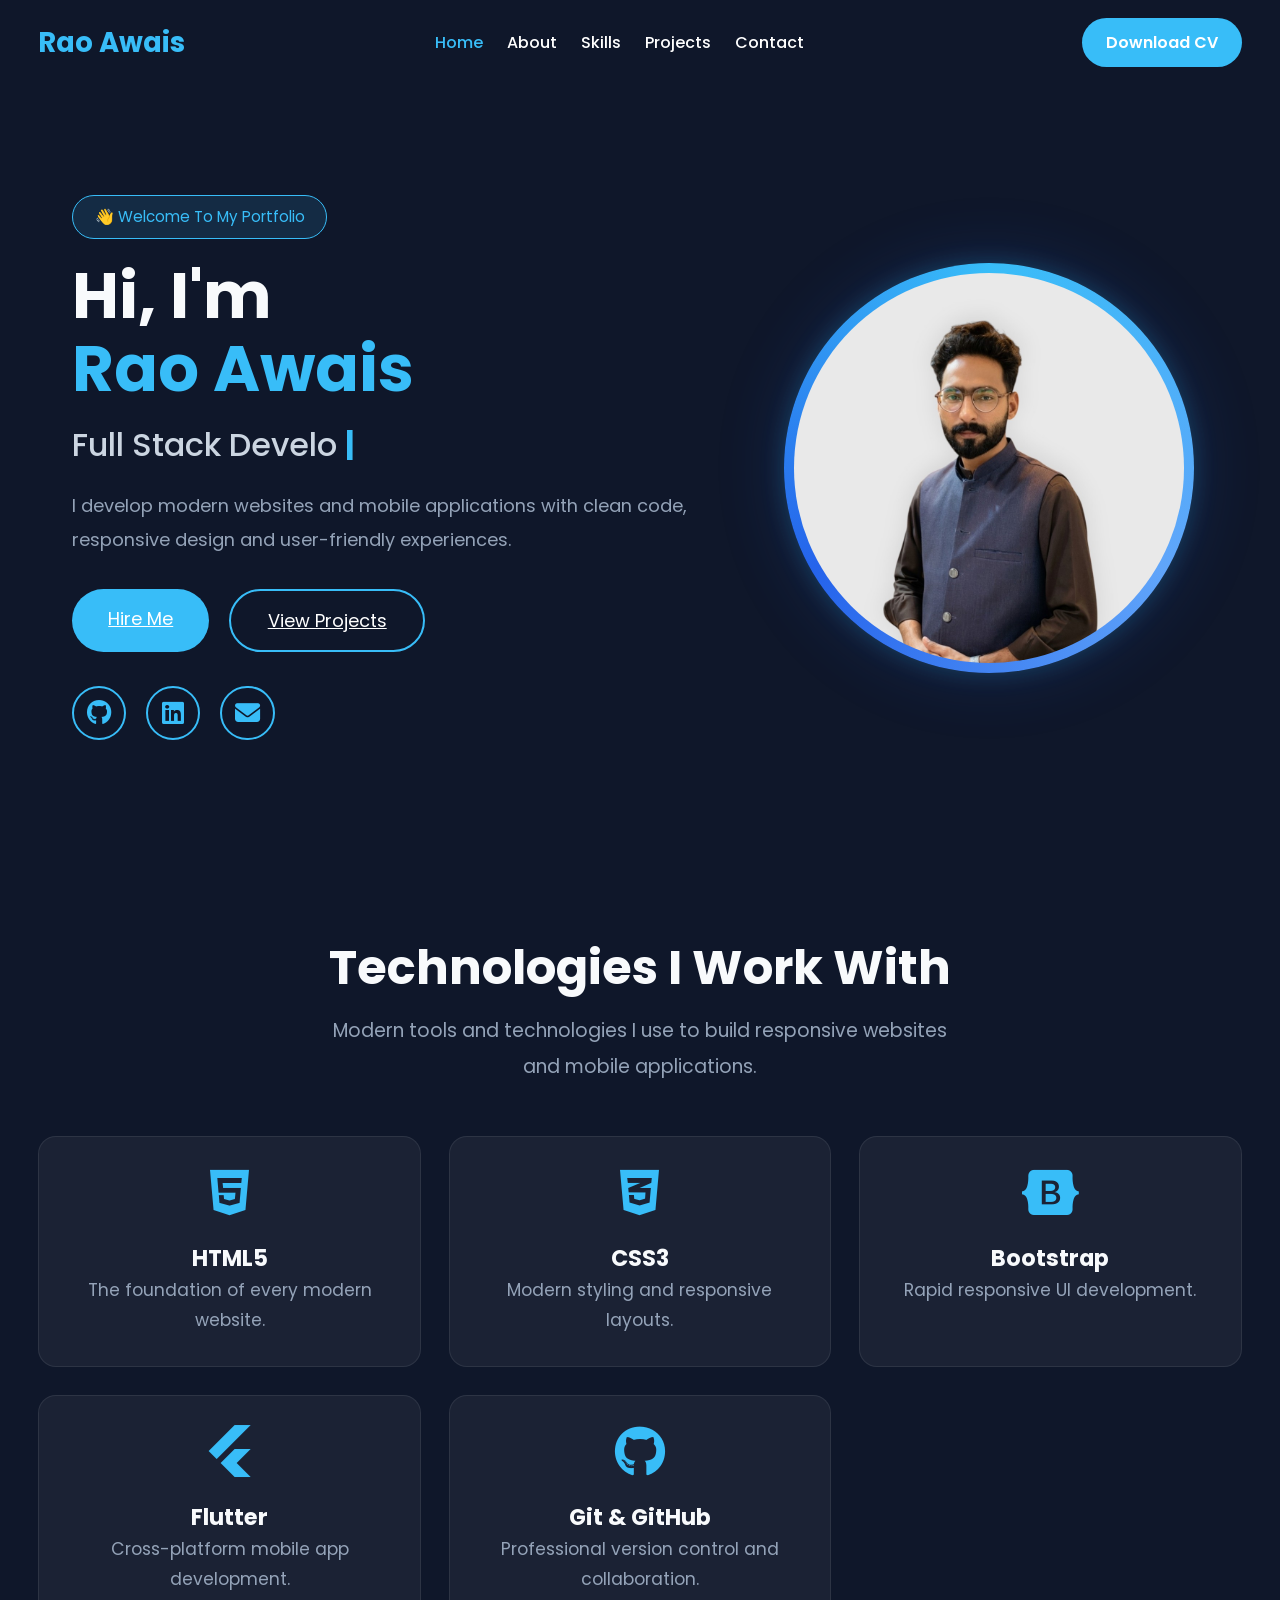
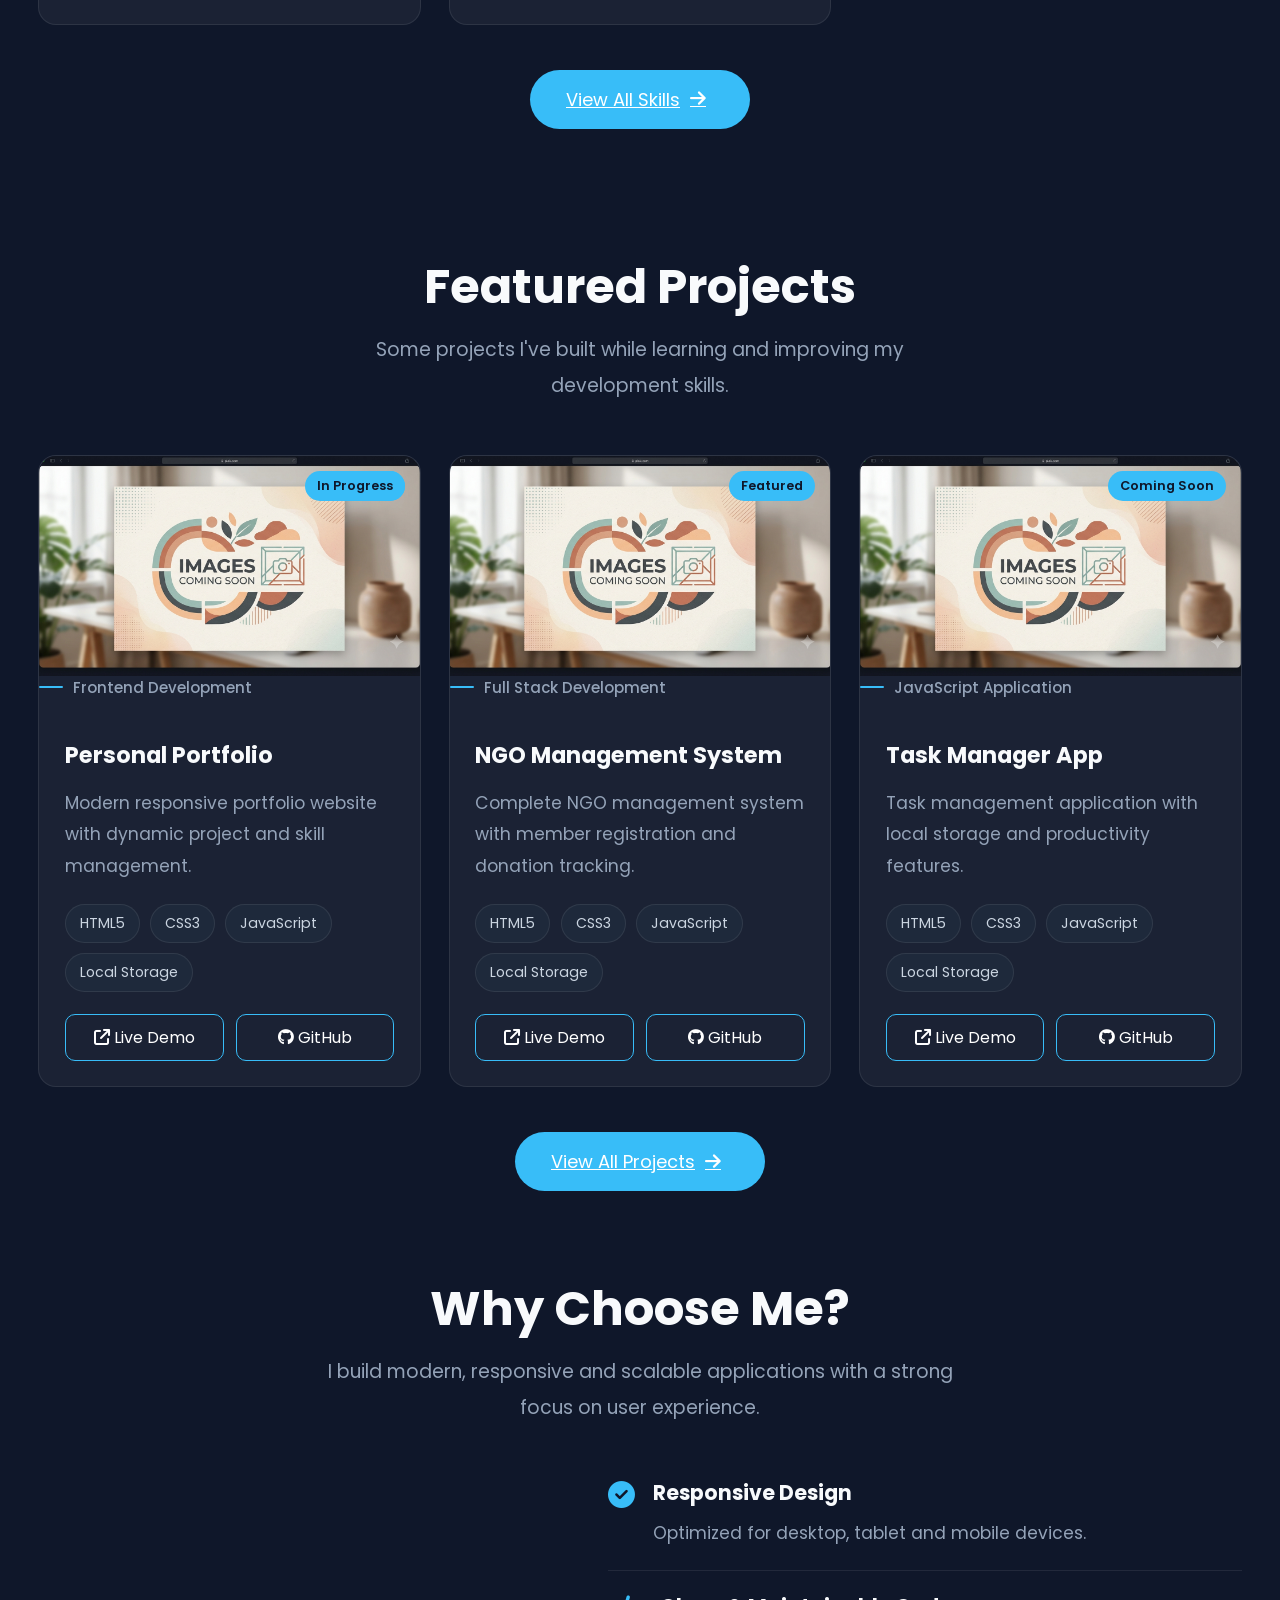
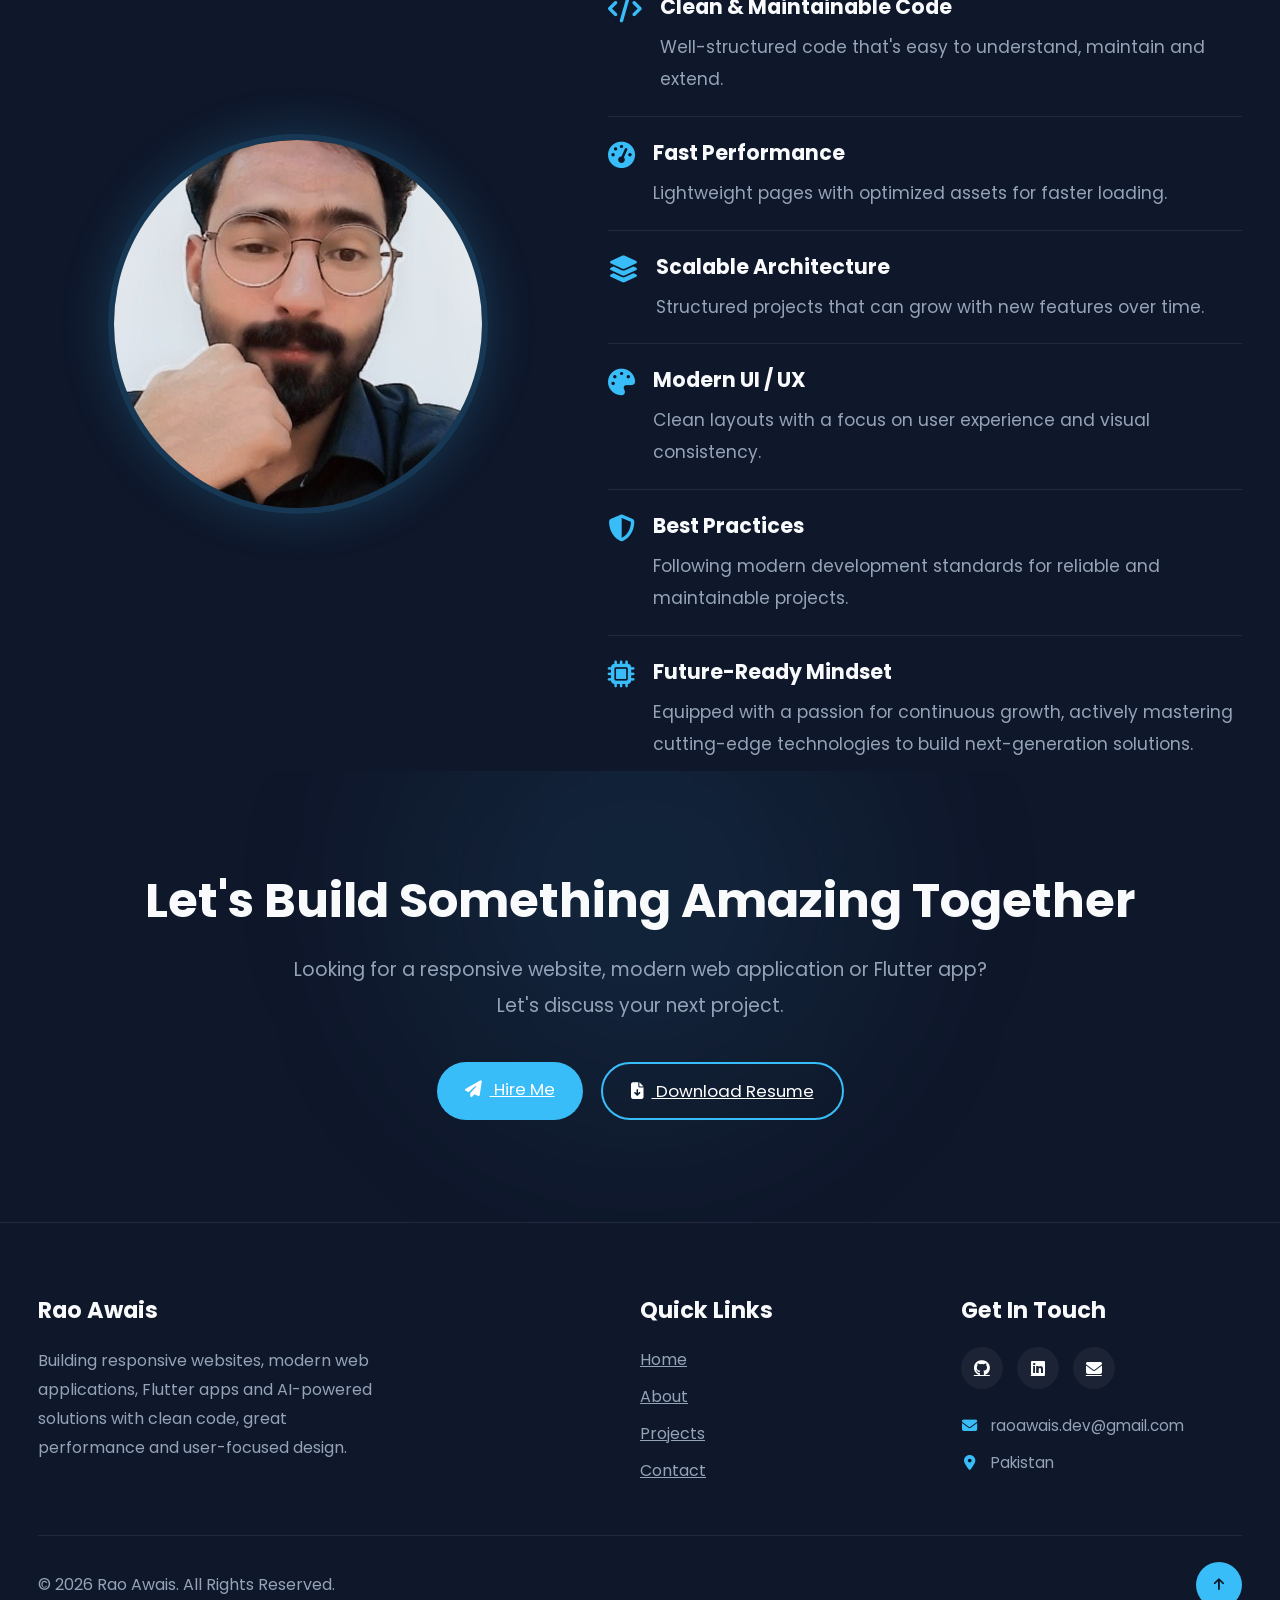
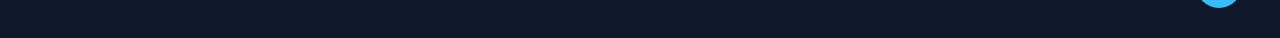
==== commit 2d51b39d: "page titles fixed and added a README.md" ====
--- a/index.html
+++ b/index.html
@@ -5,7 +5,7 @@
 
     <meta name="viewport" content="width=device-width, initial-scale=1.0" />
 
-    <title>Rao Awais | Full Stack Developer</title>
+    <title>Rao Awais | Full Stack Developer Portfolio</title>
 
     <link
       rel="stylesheet"
@@ -84,7 +84,7 @@
 
         <div class="hero-image">
           <div class="image-circle">
-            <img src="images/profile-picture.jpeg" alt="Rao Awais" />
+            <img src="images/profile/profile-picture.jpeg" alt="Rao Awais" />
           </div>
         </div>
       </section>
@@ -154,7 +154,7 @@
 
         <div class="why-wrapper">
           <div class="why-image">
-            <img src="images/profile-pic2.jpeg" alt="Developer" />
+            <img src="images/profile/profile-pic2.jpeg" alt="Developer" />
           </div>
 
           <div class="why-content">
--- a/css/style.css
+++ b/css/style.css
@@ -206,15 +206,22 @@
   overflow: hidden;
 }
 
-/* navbar */
+/*====================================================
+                    NAVBAR
+====================================================*/
+
 .navbar {
+  padding: 20px 0;
+}
+
+.navbar-container {
   display: flex;
 
   justify-content: space-between;
 
   align-items: center;
 
-  padding: 20px 8%;
+  width: 100%;
 }
 
 .logo {
@@ -229,10 +236,28 @@
   display: inline-flex;
 
   align-items: center;
+
+  flex-shrink: 0;
+}
+
+.nav-right {
+  display: flex;
+
+  align-items: center;
+
+  justify-content: flex-end;
+
+  flex: 1;
+
+  gap: 40px;
 }
 
 .nav-links {
   display: flex;
+
+  flex: 1;
+
+  justify-content: center;
 
   list-style: none;
 
@@ -251,14 +276,6 @@
 
 .nav-links a:hover {
   color: var(--primary);
-}
-
-.nav-right {
-  display: flex;
-
-  align-items: center;
-
-  gap: 40px;
 }
 
 .menu-toggle {
@@ -314,7 +331,7 @@
 }
 
 .hero-image {
-  flex: .8;
+  flex: 0.8;
   display: flex;
   justify-content: center;
 }
@@ -512,54 +529,44 @@
   align-items: center;
 }
 
-.image-circle img{
-
-    width:calc(100% - 12px);
-
-    height:calc(100% - 12px);
-
-    object-fit:cover;
-
-    border-radius:50%;
-
-    border:none;
-
-    display:block;
-
-}
-
-.image-circle{
-
-    position:relative;
-
-    width:clamp(410px,22vw,500px);
-
-    height:clamp(410px,22vw,500px);
-
-    border-radius:50%;
-
-    display:flex;
-
-    justify-content:center;
-
-    align-items:center;
-
-    background:conic-gradient(
-    from 0deg,
-    #38bdf8,
-    #60a5fa,
-    #2563eb,
-    #38bdf8
-);
-
-    animation:
-        floating 4s ease-in-out infinite,
-        rotateRing 12s linear infinite;
-
-    box-shadow:
-        0 0 25px rgba(56,189,248,.22),
-        0 0 70px rgba(37,99,235,.18);
-
+.image-circle img {
+  width: calc(100% - 12px);
+
+  height: calc(100% - 12px);
+
+  object-fit: cover;
+
+  border-radius: 50%;
+
+  border: none;
+
+  display: block;
+}
+
+.image-circle {
+  position: relative;
+
+  width: clamp(410px, 22vw, 500px);
+
+  height: clamp(410px, 22vw, 500px);
+
+  border-radius: 50%;
+
+  display: flex;
+
+  justify-content: center;
+
+  align-items: center;
+
+  background: conic-gradient(from 0deg, #38bdf8, #60a5fa, #2563eb, #38bdf8);
+
+  animation:
+    floating 4s ease-in-out infinite,
+    rotateRing 12s linear infinite;
+
+  box-shadow:
+    0 0 25px rgba(56, 189, 248, 0.22),
+    0 0 70px rgba(37, 99, 235, 0.18);
 }
 
 @keyframes floating {
@@ -616,30 +623,26 @@
 
 /* Hero Glow 1 */
 
-.glow-1{
-
-    width:clamp(350px,20vw,520px);
-
-    height:clamp(350px,20vw,520px);
-
-    top:clamp(-120px,-6vw,-80px);
-
-    left:clamp(-120px,-6vw,-80px);
-
+.glow-1 {
+  width: clamp(350px, 20vw, 520px);
+
+  height: clamp(350px, 20vw, 520px);
+
+  top: clamp(-120px, -6vw, -80px);
+
+  left: clamp(-120px, -6vw, -80px);
 }
 
 /* Hero Glow 2 */
 
-.glow-2{
-
-    width:clamp(300px,18vw,460px);
-
-    height:clamp(300px,18vw,460px);
-
-    bottom:clamp(-100px,-5vw,-70px);
-
-    right:clamp(-100px,-5vw,-70px);
-
+.glow-2 {
+  width: clamp(300px, 18vw, 460px);
+
+  height: clamp(300px, 18vw, 460px);
+
+  bottom: clamp(-100px, -5vw, -70px);
+
+  right: clamp(-100px, -5vw, -70px);
 }
 
 @keyframes glowFloat {
@@ -804,7 +807,6 @@
             featured projects section
 ==================================================*/
 
-
 .projects-preview {
   padding: 100px 0;
 }
@@ -1253,7 +1255,10 @@
   z-index: -1;
 }
 
-/* footer */
+/*====================================================
+                        FOOTER
+====================================================*/
+
 footer {
   padding: 80px 0 30px;
 
@@ -1463,7 +1468,7 @@
 
   border-radius: 50%;
 
-  background: linear-gradient(135deg, var(--primary), #2563eb);
+  background: conic-gradient(from 0deg, #38bdf8, #60a5fa, #2563eb, #38bdf8);
 
   display: flex;
 
@@ -1472,20 +1477,22 @@
   align-items: center;
 
   box-shadow:
-    0 0 25px rgba(56, 189, 248, 0.45),
-    0 0 60px rgba(56, 189, 248, 0.2);
+    0 0 35px rgba(56, 189, 248, 0.22),
+    0 0 90px rgba(37, 99, 235, 0.18);
 }
 
 .about-image-circle img {
-  width: 380px;
-
-  height: 380px;
+  width: calc(100% - 12px);
+
+  height: calc(100% - 12px);
 
   object-fit: cover;
 
   border-radius: 50%;
 
-  border: 5px solid var(--background);
+  border: none;
+
+  display: block;
 }
 
 .about-quick-info {
@@ -1710,17 +1717,27 @@
   gap: 25px;
 }
 
-/* .education-meta div{
-
-    background:rgba(255,255,255,.03);
-
-    border:1px solid rgba(255,255,255,.08);
-
-    border-radius:16px;
-
-    padding:18px;
-
-} */
+.education-meta div {
+  background: rgba(255, 255, 255, 0.03);
+
+  border: 1px solid rgba(255, 255, 255, 0.08);
+
+  border-radius: 16px;
+
+  padding: 18px;
+}
+
+.education-meta div {
+  transition: var(--transition);
+}
+
+.education-meta div:hover {
+  transform: translateY(-4px);
+
+  border-color: rgba(56, 189, 248, 0.18);
+
+  box-shadow: 0 12px 28px rgba(56, 189, 248, 0.08);
+}
 
 .education-meta span {
   display: block;
@@ -2711,6 +2728,74 @@
                         PROJECT DETAILS PAGE
 ====================================================*/
 
+/*====================================
+     Project Details Section System
+====================================*/
+
+.project-details-page-section-header{
+
+    margin-bottom:45px;
+
+}
+
+.project-details-page-section-label{
+
+    display:inline-block;
+
+    letter-spacing:4px;
+
+    font-size:.82rem;
+
+    font-weight:700;
+
+    color:var(--primary);
+
+    margin-bottom:18px;
+
+}
+
+.project-details-page-section-header h2{
+
+    font-size:clamp(2rem,4vw,3rem);
+
+    line-height:1.2;
+
+    margin-bottom:18px;
+
+}
+
+.project-details-page-section-header p{
+
+    max-width:650px;
+
+    color:var(--muted);
+
+    line-height:1.9;
+
+}
+
+.project-details-page-section-header::after{
+
+    content:"";
+
+    display:block;
+
+    width:90px;
+
+    height:3px;
+
+    margin-top:24px;
+
+    border-radius:999px;
+
+    background:linear-gradient(
+        to right,
+        var(--primary),
+        transparent
+    );
+
+}
+
 /*----------------------------------------- project hero ---------------------------------------- */
 .project-hero-wrapper {
   display: flex;
@@ -2720,6 +2805,16 @@
   justify-content: space-between;
 
   gap: 60px;
+}
+
+.project-title{
+
+font-size:clamp(2rem,4vw,3rem);
+
+    line-height:1.2;
+
+    margin-bottom:18px;
+
 }
 
 .project-hero-content {
@@ -2778,7 +2873,6 @@
   gap: 18px;
 }
 
-/*------------------------------------- project overview -------------------------------------- */
 /* resuable card */
 .glass-card {
   background: var(--card-bg);
@@ -2792,22 +2886,92 @@
   padding: 30px;
 }
 
-.project-overview-content {
-  margin-top: 30px;
-}
-
-.project-overview-content p {
+/*====================================
+            PROJECT OVERVIEW
+====================================*/
+
+.overview-wrapper {
+  max-width: 900px;
+
+  margin-inline: 0;
+  
+}
+
+.overview-wrapper h2 {
+  font-size: clamp(2rem, 4vw, 3rem);
+
+  line-height: 1.2;
+
+  margin-bottom: 22px;
+}
+
+.overview-divider {
+  width: 90px;
+
+  height: 3px;
+
+  border-radius: 999px;
+
+  margin-bottom: 45px;
+
+  background: linear-gradient(to right, var(--primary), transparent);
+}
+
+.overview-description {
+  position: relative;
+
+  margin: 0;
+
+  padding-left: 52px;
+
+  border-left: 2px solid rgba(56, 189, 248, 0.35);
+}
+
+.quote-start {
+  position: absolute;
+
+  left: 12px;
+
+  top: -28px;
+
+  font-size: 5rem;
+
+  color: rgba(56, 189, 248, 0.22);
+
+  font-family: Georgia, serif;
+
+  line-height: 1;
+}
+
+.quote-end {
+  display: block;
+
+  text-align: right;
+
+  margin-top: 18px;
+
+  font-size: 4rem;
+
+  color: rgba(56, 189, 248, 0.22);
+
+  font-family: Georgia, serif;
+
+  line-height: 0.6;
+}
+
+.overview-description p {
+  margin: 0;
+
   color: var(--muted);
 
-  line-height: 1.9;
-
-  font-size: 1.05rem;
+  line-height: 2;
+
+  font-size: 1.08rem;
 }
 
 /* ==========================
    Project Gallery
 ========================== */
-
 .gallery-grid {
   display: grid;
 
@@ -3074,45 +3238,101 @@
   white-space: nowrap;
 }
 
-/* ==========================
-   Technologies
-========================== */
-
-.technologies-grid {
-  display: grid;
-
-  grid-template-columns: repeat(auto-fit, minmax(180px, 1fr));
-
-  gap: 25px;
-
-  margin-top: 40px;
-}
-
-.technology-card {
-  text-align: center;
-
-  padding: 35px 25px;
-
-  transition: var(--transition);
-}
-
-.technology-card i {
-  font-size: 3rem;
-
-  /* color: var(--primary-color); */
-
-  margin-bottom: 20px;
-}
-
-.technology-card h3 {
-  margin: 0;
-
-  font-size: 1.1rem;
-
-  color: var(--muted);
-}
-
-/* brand colors of tech icons */
+/*==============================
+        Technologies
+==============================*/
+
+.technologies-grid{
+
+    display:grid;
+
+    grid-template-columns:repeat(auto-fit,minmax(260px,1fr));
+
+    gap:22px;
+
+    margin-top:45px;
+
+}
+
+.pdp-technology-item{
+
+    display:flex;
+
+    align-items:center;
+
+    gap:22px;
+
+    padding:24px;
+
+    border-bottom:1px solid rgba(255,255,255,.08);
+
+    transition:var(--transition);
+
+}
+
+.pdp-technology-item:hover{
+
+    transform:translateX(8px);
+
+}
+
+.pdp-technology-icon{
+
+    width:64px;
+
+    height:64px;
+
+    border-radius:18px;
+
+    display:flex;
+
+    justify-content:center;
+
+    align-items:center;
+
+    background:rgba(255,255,255,.04);
+
+    border:1px solid rgba(255,255,255,.08);
+
+    flex-shrink:0;
+
+    transition:var(--transition);
+
+}
+
+.pdp-technology-item:hover .pdp-technology-icon{
+
+    background:rgba(56,189,248,.08);
+
+    border-color:rgba(56,189,248,.25);
+
+}
+
+.pdp-technology-icon i{
+
+    font-size:2.3rem;
+
+}
+
+.pdp-technology-info h3{
+
+    margin-bottom:6px;
+
+    font-size:1.15rem;
+
+}
+
+.technology-type{
+
+    color:var(--muted);
+
+    font-size:.9rem;
+
+}
+
+/* ==================================
+   BRAND COLORS OF TECH-ICONS
+================================== */
 .html5-tech {
   color: #e34f26;
 }
@@ -3137,123 +3357,284 @@
   color: var(--primary-color);
 }
 
-/* ==========================
-   Features
-========================== */
-
-.features-grid {
-  display: grid;
-
-  grid-template-columns: repeat(auto-fit, minmax(260px, 1fr));
-
-  gap: 25px;
-
-  margin-top: 40px;
-}
-
-.feature-card {
-  text-align: center;
-
-  padding: 30px 25px;
-}
-
-.feature-card i {
-  font-size: 2.3rem;
-
-  color: var(--primary-color);
-
-  margin-bottom: 18px;
-}
-
-.feature-card h3 {
-  margin: 0;
-
-  font-size: 1.05rem;
-
-  color: var(--muted);
-}
-
-/* ==========================
-   Project Information
-========================== */
-
-.project-information-grid {
-  display: grid;
-
-  grid-template-columns: repeat(auto-fit, minmax(220px, 1fr));
-
-  gap: 25px;
-
-  margin-top: 40px;
-}
-
-.info-item {
-  display: flex;
-
-  flex-direction: column;
-
-  justify-content: center;
-
-  align-items: center;
-
-  text-align: center;
-
-  padding: 30px 25px;
-}
-
-.info-item i {
-  font-size: 2rem;
-
-  margin-bottom: 18px;
-}
-
-.info-label {
-  font-size: 1rem;
-
-  font-weight: 600;
-
-  margin-bottom: 8px;
-}
-
-.info-value {
-  color: var(--muted);
-}
-
-/* icon colors for project information */
-.info-year {
-  color: #3b82f6;
-}
-
-.info-duration {
-  color: #f59e0b;
-}
-
-.info-status {
-  color: #10b981;
-}
-
-.info-role {
-  color: #8b5cf6;
-}
-
-.info-client {
-  color: #ec4899;
-}
-
-.info-platform {
-  color: #06b6d4;
-}
-
-.info-version {
-  color: #f97316;
-}
-
-.info-update {
-  color: #14b8a6;
-}
-
-.info-default {
-  color: var(--primary-color);
+/*=====================================
+        PDP FEATURES
+======================================*/
+
+.pdp-features-list{
+
+    margin-top:60px;
+
+}
+
+.pdp-feature-item{
+
+    display:grid;
+
+    grid-template-columns:70px 1fr;
+
+    gap:28px;
+
+    padding:35px 0;
+
+    border-bottom:1px solid rgba(255,255,255,.08);
+
+    transition:var(--transition);
+
+}
+
+.pdp-feature-item:last-child{
+
+    border-bottom:none;
+
+}
+
+.pdp-feature-icon{
+
+    width:58px;
+
+    height:58px;
+
+    display:flex;
+
+    justify-content:center;
+
+    align-items:center;
+
+    border-radius:16px;
+
+    background:rgba(56,189,248,.08);
+
+    border:1px solid rgba(56,189,248,.18);
+
+    color:var(--primary);
+
+    font-size:1.35rem;
+
+    transition:var(--transition);
+
+}
+
+.pdp-feature-content h3{
+
+    font-size:1.35rem;
+
+    margin-bottom:12px;
+
+    transition:var(--transition);
+
+}
+
+.pdp-feature-content p{
+
+    color:var(--muted);
+
+    line-height:1.9;
+
+    max-width:720px;
+
+}
+
+.pdp-feature-item:hover{
+
+    transform:translateX(10px);
+
+}
+
+.pdp-feature-item:hover .pdp-feature-icon{
+
+    background:rgba(56,189,248,.15);
+
+    border-color:rgba(56,189,248,.35);
+
+    transform:scale(1.08);
+
+}
+
+.pdp-feature-item:hover h3{
+
+    color:var(--primary);
+
+}
+
+/*==================================
+    Project Information
+==================================*/
+
+.pdp-information-list{
+
+    max-width:900px;
+
+    margin:60px auto 0;
+
+}
+
+.pdp-info-row{
+
+    display:flex;
+
+    align-items:center;
+
+    gap:26px;
+
+    padding:30px 0;
+
+    border-bottom:1px solid rgba(255,255,255,.08);
+
+    transition:var(--transition);
+
+    position:relative;
+
+}
+
+.pdp-info-row:last-child{
+
+    border-bottom:none;
+
+}
+
+.pdp-info-row::before{
+
+    content:"";
+
+    position:absolute;
+
+    left:-22px;
+
+    top:50%;
+
+    transform:translateY(-50%);
+
+    width:3px;
+
+    height:0;
+
+    border-radius:999px;
+
+    background:var(--primary);
+
+    transition:var(--transition);
+
+}
+
+.pdp-info-row:hover::before{
+
+    height:60%;
+
+}
+
+.pdp-info-icon{
+
+    width:62px;
+
+    height:62px;
+
+    border-radius:50%;
+
+    display:flex;
+
+    justify-content:center;
+
+    align-items:center;
+
+    background:rgba(56,189,248,.08);
+
+    border:1px solid rgba(56,189,248,.15);
+
+    color:var(--primary);
+
+    font-size:1.45rem;
+
+    flex-shrink:0;
+
+    transition:var(--transition);
+
+}
+
+.pdp-info-text{
+
+    flex:1;
+
+}
+
+.pdp-info-label{
+
+    display:block;
+
+    font-size:.78rem;
+
+    text-transform:uppercase;
+
+    letter-spacing:2px;
+
+    color:var(--muted);
+
+    margin-bottom:8px;
+
+}
+
+.pdp-info-value{
+
+    font-size:1.55rem;
+
+    font-weight:650;
+
+    line-height:1.25;
+
+    transition:var(--transition);
+
+}
+
+.pdp-info-dot{
+
+    width:10px;
+
+    height:10px;
+
+    border-radius:50%;
+
+    background:rgba(56,189,248,.25);
+
+    box-shadow:0 0 0 6px rgba(56,189,248,.05);
+
+    flex-shrink:0;
+
+    transition:var(--transition);
+
+}
+
+.pdp-info-row:hover .pdp-info-dot{
+
+    background:var(--primary);
+
+    box-shadow:
+        0 0 0 6px rgba(56,189,248,.08),
+        0 0 18px rgba(56,189,248,.55);
+
+    transform:scale(1.25);
+
+}
+
+.pdp-info-row:hover .pdp-info-icon{
+
+    transform:rotate(-8deg) scale(1.08);
+
+    box-shadow:0 0 28px rgba(56,189,248,.18);
+
+}
+
+.pdp-info-row:hover .pdp-info-value{
+
+    color:var(--primary);
+
+}
+
+.pdp-info-row:hover .pdp-info-arrow{
+
+    color:var(--primary);
+
+    transform:translateX(6px);
+
 }
 
 /* ==========================
@@ -3385,28 +3766,107 @@
   padding: 100px 0;
 }
 
-.project-cta-content {
-  max-width: 850px;
-
-  margin: auto;
-
-  text-align: center;
-}
-
-.project-cta-content h2 {
-  font-size: clamp(2rem, 4vw, 3rem);
-
-  margin-bottom: 20px;
-}
-
-.project-cta-content p {
-  max-width: 650px;
-
-  margin: 0 auto 40px;
-
-  color: var(--text-muted);
-
-  line-height: 1.8;
+.project-cta-content{
+
+    position:relative;
+
+    overflow:hidden;
+
+    margin:auto;
+
+    text-align:center;
+
+    padding:70px clamp(28px,4vw,70px);
+
+    border:1px solid rgba(255,255,255,.08);
+
+    border-radius:var(--radius-lg);
+
+    background:rgba(255,255,255,.03);
+
+    backdrop-filter:blur(18px);
+
+    isolation:isolate;
+
+}
+
+.project-cta-content::before{
+
+    content:"";
+
+    position:absolute;
+
+    inset:0;
+
+    background:
+        radial-gradient(circle at top,
+        rgba(56,189,248,.16),
+        transparent 55%),
+
+        radial-gradient(circle at bottom right,
+        rgba(255,255,255,.04),
+        transparent 60%);
+
+    pointer-events:none;
+
+    z-index:-1;
+
+}
+
+.project-cta-content::after{
+
+    content:"";
+
+    position:absolute;
+
+    left:50%;
+
+    top:-140px;
+
+    width:340px;
+
+    height:340px;
+
+    transform:translateX(-50%);
+
+    border-radius:50%;
+
+    background:rgba(56,189,248,.08);
+
+    filter:blur(90px);
+
+    z-index:-2;
+
+}
+
+.project-cta-content h2{
+
+    font-size:clamp(2rem,4vw,3rem);
+
+    line-height:1.2;
+
+    margin-bottom:22px;
+
+}
+
+.project-cta-content p{
+
+    max-width:700px;
+
+    margin:0 auto 42px;
+
+    color:var(--muted);
+
+    line-height:1.9;
+
+}
+
+.project-cta-content:hover{
+
+    border-color:rgba(56,189,248,.25);
+
+    box-shadow:0 0 45px rgba(56,189,248,.10);
+
 }
 
 .project-cta-buttons {
@@ -3858,8 +4318,71 @@
 }
 
 /* ==========================
-   Skill Details Page Styling
+   Skill Details Page
 ========================== */
+
+/*====================================
+    SKILL DETAILS GLOBAL SECTIONS
+====================================*/
+
+.skill-details-page-section-header{
+    max-width:900px;
+
+    margin-bottom:60px;
+}
+
+.skill-details-page-section-label{
+    display:inline-block;
+
+    letter-spacing:4px;
+
+    text-transform:uppercase;
+
+    color:var(--primary);
+
+    font-size:.82rem;
+
+    font-weight:700;
+
+    margin-bottom:18px;
+}
+
+.skill-details-page-section-header h2{
+    font-size:clamp(2rem,4vw,3rem);
+
+    line-height:1.2;
+
+    margin-bottom:22px;
+}
+
+.skill-details-page-section-header p{
+    max-width:760px;
+
+    color:var(--muted);
+
+    line-height:1.9;
+}
+
+.skill-details-page-section-header::after{
+    content:"";
+
+    display:block;
+
+    width:90px;
+
+    height:3px;
+
+    margin-top:28px;
+
+    border-radius:999px;
+
+    background:linear-gradient(
+        to right,
+        var(--primary),
+        transparent
+    );
+}
+
 
 /* ==========================
    Skill Hero
@@ -3875,6 +4398,13 @@
   align-items: center;
 }
 
+.skill-hero-title{
+
+    font-size:clamp(2.4rem,5vw,4rem);
+
+    line-height:1.15;
+}
+
 .hero-left p {
   max-width: 650px;
 
@@ -4021,153 +4551,275 @@
   padding: var(--space-sm);
 }
 
-.overview-description {
-  color: var(--muted);
-  line-height: 1.7;
-  padding-top: var(--space-sm);
-}
-
 .overview-content {
   max-width: 900px;
 
   margin: auto;
 }
 
-.overview-list {
-  list-style: none;
-
-  padding: 0;
-
-  margin-top: var(--space-xl);
-}
-
-.overview-list li {
-  display: flex;
-
-  align-items: center;
-
-  gap: var(--space-md);
-
-  padding: var(--space-md) 0;
-
-  border-bottom: 1px solid var(--border);
-
-  transition: var(--transition);
-}
-
-.overview-list i {
-  color: var(--primary);
-
-  font-size: 0.9rem;
-
-  transition: var(--transition);
-}
-
-.overview-list li:hover i {
-  transform: translateX(4px);
-}
-
-.overview-list span {
-  line-height: 1.8;
-}
-
-.overview-list li {
-  transition: var(--transition);
-}
-
-.overview-list li:hover {
-  padding-left: 6px;
-
-  border-color: var(--primary);
-}
-
-.overview-list li:last-child {
-  border-bottom: none;
-}
+.overview-list{
+
+    list-style:none;
+
+    padding:0;
+
+    margin:0;
+
+}
+
+.overview-list li{
+
+    display:flex;
+
+    align-items:center;
+
+    gap:18px;
+
+    padding:18px 0;
+
+    border-bottom:1px solid rgba(255,255,255,.06);
+
+    transition:var(--transition);
+
+    position:relative;
+
+}
+
+.overview-list li:last-child{
+
+    border-bottom:none;
+
+}
+
+.overview-list i{
+
+    font-size:.8rem;
+
+    color:var(--primary);
+
+    width:18px;
+
+    transition:var(--transition);
+
+}
+
+.overview-list span{
+
+    font-size:1rem;
+
+    line-height:1.8;
+
+    transition:var(--transition);
+
+}
+
+.overview-list li::after{
+
+    content:"";
+
+    position:absolute;
+
+    right:0;
+
+    opacity:0;
+
+    transform:scale(.5);
+
+    width:10px;
+
+    height:10px;
+
+    border-radius:50%;
+
+    background:var(--primary);
+
+    box-shadow:0 0 12px rgba(56,189,248,.45);
+
+    transition:var(--transition);
+
+}
+
+.overview-list li:hover{
+
+    padding-left:8px;
+
+    border-color:rgba(56,189,248,.25);
+
+}
+
+.overview-list li:hover i{
+
+    transform:scale(1.25);
+
+    text-shadow:0 0 12px rgba(56,189,248,.45);
+
+}
+
+.overview-list li:hover span{
+
+    color:#fff;
+
+}
+
+.overview-list li:hover::after{
+
+    opacity:1;
+
+    transform:scale(1);
+
+}
+
+/* COMMON-SECTION-HEADER*/
+
+.skill-dp-header{
+
+    max-width:900px;
+
+    margin-bottom:55px;
+
+}
+
+.skill-dp-section-title{
+
+    display:inline-block;
+
+    color:var(--primary);
+
+    font-size:.9rem;
+
+    font-weight:700;
+
+    letter-spacing:3px;
+
+    text-transform:uppercase;
+
+    margin-bottom:18px;
+
+}
+
+.skill-dp-header h2{
+
+    font-size:clamp(2rem,4vw,3rem);
+
+    line-height:1.2;
+
+    margin-bottom:22px;
+
+}
+
+.skill-dp-section-description{
+
+    max-width:760px;
+
+    color:var(--muted);
+
+    line-height:1.9;
+
+}
+
+
 
 /* ==========================
    Technologies
 ========================== */
 
-.technology-list {
-  list-style: none;
-
-  padding: 0;
-
-  margin: var(--space-xl) 0 0;
-
-  display: grid;
-
-  grid-template-columns: repeat(2, minmax(0, 1fr));
-
-  gap: var(--space-lg) var(--space-xxl);
-}
-
-.technology-list li {
-  display: flex;
-
-  align-items: center;
-
-  gap: var(--space-md);
-
-  padding: var(--space-sm) 0;
-
-  border-bottom: 1px solid var(--border);
-
-  transition: var(--transition);
-}
-
-.technology-list li:last-child {
-  border-bottom: none;
-}
-
-.technology-list i {
-  color: var(--primary);
-
-  font-size: 0.9rem;
-
-  transition: var(--transition);
-}
-
-.technology-list span {
-  background-image: linear-gradient(var(--primary), var(--primary));
-
-  background-repeat: no-repeat;
-
-  background-position: left bottom;
-
-  background-size: 0% 2px;
-
-  transition: var(--transition);
-}
-
-.technology-list li:hover span {
-  background-size: 100% 2px;
-
-  color: var(--primary);
-}
-
-.section-header {
-  margin-bottom: var(--space-xl);
-}
-
-.section-header p {
-  margin-top: var(--space-md);
-  color: var(--muted);
-}
-
-.technology-list li:hover {
-  padding-left: 6px;
-}
-
-.technology-list li:hover i {
-  transform: translateX(5px);
+
+.skill-technologies {
+  padding-top: var(--space-xxl);
+}
+
+
+.technology-stack{
+
+    display:flex;
+
+    flex-wrap:wrap;
+
+    gap:18px;
+
+}
+
+.technology-chip{
+
+    display:flex;
+
+    align-items:center;
+
+    padding:14px 22px;
+
+    border-radius:999px;
+
+    border:1px solid rgba(255,255,255,.08);
+
+    background:rgba(255,255,255,.03);
+
+    transition:var(--transition);
+
+    position:relative;
+
+}
+
+.technology-chip::before{
+
+    content:"";
+
+    width:8px;
+
+    height:8px;
+
+    border-radius:50%;
+
+    background:var(--primary);
+
+    margin-right:12px;
+
+    transition:var(--transition);
+
+}
+
+.technology-chip span{
+
+    color:var(--muted);
+
+    font-weight:500;
+
+    transition:var(--transition);
+
+}
+
+.technology-chip:hover{
+
+    transform:translateY(-4px);
+
+    border-color:rgba(56,189,248,.25);
+
+    box-shadow:0 0 18px rgba(56,189,248,.08);
+
+}
+
+.technology-chip:hover span{
+
+    color:#fff;
+
+}
+
+.technology-chip:hover::before{
+
+    box-shadow:0 0 12px rgba(56,189,248,.5);
+
+    transform:scale(1.25);
+
 }
 
 /* ==========================
    Capabilities
 ========================== */
 
+
+.skill-capabilities {
+  padding-top: var(--space-xxl);
+}
+
 .capability-list {
   display: flex;
 
@@ -4215,7 +4867,7 @@
 }
 
 .capability-content p {
-  color: var(--text-muted);
+  color: var(--muted);
 
   line-height: 1.8;
 }
@@ -4232,6 +4884,12 @@
    Learning Journey
 ========================== */
 
+.learning-journey{
+
+  padding-top: var(--space-xxl);
+
+}
+
 .skill-learning {
   padding: var(--space-xxl) 0;
 }
@@ -4287,20 +4945,12 @@
   font-size: 1.05rem;
 }
 
-.learning-journey {
-  margin-bottom: var(--space-md);
-}
-
-.learning-reflection i {
-  transition: var(--transition);
-}
-
 /* ==========================
    Skill Navigation
 ========================== */
 
 .skill-navigation {
-  padding: 0 0 var(--space-xxl);
+  padding: var(--space-xxl);
 }
 
 .navigation-buttons {
--- a/css/responsiveness/desktop-fluid.css
+++ b/css/responsiveness/desktop-fluid.css
@@ -78,15 +78,89 @@
 }
 
 /*====================================================
-                        NAVBAR
-====================================================*/
-
-
+                    NAVBAR
+====================================================*/
+
+.navbar {
+  padding-block: clamp(18px, 1vw, 26px);
+}
+
+.logo {
+  font-size: clamp(1.55rem, 0.9vw + 1rem, 2rem);
+}
+
+.nav-right {
+  gap: clamp(28px, 2vw, 56px);
+}
+
+.nav-links {
+  gap: clamp(24px, 1.3vw, 42px);
+}
 
 /*====================================================
                         FOOTER
 ====================================================*/
 
+footer{
+    padding-block:clamp(70px,5vw,90px) 30px;
+}
+
+.footer-grid{
+
+    grid-template-columns:2fr 1fr 1fr;
+
+    gap:clamp(40px,3vw,80px);
+
+    margin-bottom:clamp(40px,3vw,60px);
+
+}
+
+.footer-grid h3{
+
+    font-size:clamp(1.15rem,.5vw + 1rem,1.45rem);
+
+}
+
+.footer-about p{
+
+    max-width:clamp(340px,24vw,470px);
+
+}
+
+.footer-social{
+
+    gap:clamp(14px,1vw,22px);
+
+}
+
+.footer-social a{
+
+    width:clamp(42px,2.6vw,50px);
+
+    height:clamp(42px,2.6vw,50px);
+
+}
+
+.footer-bottom{
+
+    padding-top:clamp(24px,2vw,34px);
+
+}
+
+.footer-bottom p{
+
+    font-size:clamp(.92rem,.25vw + .85rem,1rem);
+
+}
+
+#backToTop{
+
+    width:clamp(46px,2.6vw,54px);
+
+    height:clamp(46px,2.6vw,54px);
+
+}
+
 
 
 /*====================================================
@@ -100,7 +174,8 @@
 
     margin-inline:auto;
 
-   padding-inline:72px;
+   padding-inline:72px ;
+   /* padding-left: 28px; */
 
     gap:clamp(40px,3vw,80px);
 
@@ -282,6 +357,7 @@
 .projects-preview{
 
     padding-block:clamp(90px,7vw,140px);
+    padding-top: var(--space-lg);
 
 }
 
@@ -501,9 +577,539 @@
 }
 
 /*====================================================
-                        ABOUT
-====================================================*/
-
+                        ABOUT PAGE
+====================================================*/
+
+/*=======================================
+          ABOUT HERO (Fluid)
+=========================================*/
+
+.about-hero{
+
+    padding-block:clamp(20px,2vw,40px);
+
+}
+
+.about-hero-wrapper{
+
+    grid-template-columns:minmax(0,1.15fr) minmax(420px,.85fr);
+
+    gap:clamp(60px,5vw,120px);
+
+    align-items:center;
+
+}
+
+.about-hero-content{
+
+    max-width:900px;
+
+}
+
+.about-hero-content h1{
+
+    font-size:clamp(3rem,2vw + 1.4rem,4.5rem);
+
+    line-height:1.12;
+
+    margin:22px 0;
+
+}
+
+.about-hero-content>p{
+
+    max-width:clamp(620px,42vw,860px);
+
+    font-size:clamp(1rem,.35vw + .95rem,1.18rem);
+
+    line-height:1.9;
+
+    margin-bottom:clamp(35px,2vw,48px);
+
+}
+
+.about-hero-image{
+
+    justify-content:center;
+
+}
+
+.about-image-circle{
+
+    width:clamp(400px,22vw,520px);
+
+    height:clamp(400px,22vw,520px);
+
+}
+
+.about-image-circle img{
+
+    width:calc(100% - 12px);
+
+    height:calc(100% - 12px);
+
+}
+
+.about-quick-info{
+
+    gap:clamp(18px,1vw,26px);
+
+}
+
+.about-quick-info div{
+
+    padding:clamp(20px,1vw,28px);
+
+}
+
+.about-quick-info h3{
+
+    font-size:clamp(1rem,.3vw + .95rem,1.18rem);
+
+}
+
+.about-quick-info p{
+
+    font-size:clamp(.9rem,.18vw + .88rem,1rem);
+
+}
+
+/*=======================================
+          JOURNEY (Fluid)
+=========================================*/
+
+.journey{
+
+    padding-top:clamp(90px,7vw,140px);
+
+}
+
+.timeline{
+
+    max-width:clamp(850px,58vw,1100px);
+
+}
+
+.timeline::before{
+
+    left:clamp(20px,1vw,28px);
+
+}
+
+.timeline-item{
+
+    padding-left:clamp(70px,4vw,95px);
+
+    margin-bottom:clamp(42px,3vw,60px);
+
+}
+
+.timeline-dot{
+
+    left:clamp(8px,.8vw,16px);
+
+    width:clamp(24px,1vw + 18px,30px);
+
+    height:clamp(24px,1vw + 18px,30px);
+
+    border-width:clamp(4px,.25vw,5px);
+
+}
+
+.timeline-content{
+
+    padding:clamp(26px,1.5vw,36px);
+
+}
+
+.timeline-content h3{
+
+    font-size:clamp(1.15rem,.45vw + 1rem,1.45rem);
+
+    margin-bottom:14px;
+
+}
+
+.timeline-content p{
+
+    font-size:clamp(.95rem,.25vw + .9rem,1.08rem);
+
+    line-height:1.9;
+
+}
+
+.timeline-content:hover{
+
+    transform:translateY(-10px);
+
+}
+
+/*=======================================
+        EDUCATION (Fluid)
+=========================================*/
+
+.education-section{
+
+    padding-top:clamp(90px,7vw,140px);
+
+}
+
+.education-card{
+
+    gap:clamp(50px,4vw,90px);
+
+    padding:clamp(40px,3vw,60px);
+
+}
+
+.education-content h3{
+
+    font-size:clamp(2rem,1vw + 1.6rem,2.8rem);
+
+    line-height:1.2;
+
+}
+
+.education-content h4{
+
+    font-size:clamp(1.15rem,.45vw + 1rem,1.45rem);
+
+}
+
+.campus{
+
+    font-size:clamp(.95rem,.2vw + .9rem,1.08rem);
+
+    margin-bottom:clamp(30px,2vw,42px);
+
+}
+
+.education-meta{
+
+    gap:clamp(22px,1.5vw,34px);
+
+}
+
+.education-meta span{
+
+    font-size:clamp(.9rem,.18vw + .88rem,1rem);
+
+}
+
+.education-meta strong{
+
+    font-size:clamp(1rem,.22vw + .98rem,1.18rem);
+
+}
+
+.education-meta div{
+
+    padding:clamp(18px,1vw,24px);
+
+    border-radius:clamp(16px,.5vw,20px);
+
+}
+
+.education-logo{
+
+    width:clamp(140px,9vw,190px);
+
+    height:clamp(140px,9vw,190px);
+
+}
+
+.education-logo img{
+
+    padding:clamp(12px,.8vw,18px);
+
+}
+
+/*=======================================
+      ACADEMIC TIMELINE (Fluid)
+=========================================*/
+
+.education-timeline{
+
+    padding-top:clamp(90px,7vw,140px);
+
+}
+
+.timeline{
+
+    max-width:clamp(900px,60vw,1150px);
+
+}
+
+.timeline::before{
+
+    left:clamp(20px,1vw,28px);
+
+}
+
+.timeline-item{
+
+    padding-left:clamp(75px,4vw,100px);
+
+    margin-bottom:clamp(42px,3vw,60px);
+
+}
+
+.timeline-dot{
+
+    left:clamp(8px,.8vw,16px);
+
+    top:clamp(10px,.5vw,14px);
+
+    width:clamp(24px,1vw + 18px,30px);
+
+    height:clamp(24px,1vw + 18px,30px);
+
+    border-width:clamp(4px,.3vw,5px);
+
+}
+
+.timeline-card{
+
+    padding:clamp(26px,1.5vw,36px);
+
+    border-radius:clamp(18px,.6vw,24px);
+
+}
+
+.timeline-card.small{
+
+    padding:clamp(22px,1.2vw,30px);
+
+}
+
+.timeline-year{
+
+    font-size:clamp(.95rem,.2vw + .9rem,1.05rem);
+
+    margin-bottom:14px;
+
+}
+
+.timeline-card h3{
+
+    font-size:clamp(1.2rem,.45vw + 1.05rem,1.55rem);
+
+    margin-bottom:10px;
+
+}
+
+.timeline-card h4{
+
+    font-size:clamp(.95rem,.2vw + .92rem,1.08rem);
+
+    margin-bottom:16px;
+
+}
+
+.timeline-card p{
+
+    font-size:clamp(.95rem,.22vw + .9rem,1.08rem);
+
+    line-height:1.85;
+
+}
+
+.highlight{
+
+    font-size:clamp(.95rem,.2vw + .9rem,1.05rem);
+
+}
+
+/* ==========================
+   Academic Highlight
+========================== */
+
+.achievement-showcase .container{
+    width:min(100%, 1500px);
+    margin-inline:auto;
+    padding-inline:clamp(24px,4vw,56px);
+}
+
+.highlight-card{
+    max-width:900px;
+}
+
+.highlight-image{
+    width:100%;
+    max-width:760px;
+}
+
+.highlight-content h3{
+    font-size:clamp(1.8rem,2.2vw,2rem);
+}
+
+.highlight-content p{
+    max-width:700px;
+}
+
+/*====================================================
+            Technical Expertise
+====================================================*/
+
+.expertise .container{
+    width:min(92vw,1700px);
+    margin-inline:auto;
+}
+
+.expertise-heading h3{
+    font-size:clamp(1.6rem,1vw + 1.2rem,2rem);
+}
+
+.expertise-item p{
+    max-width:850px;
+}
+
+.expertise-tags{
+    max-width:900px;
+}
+
+
+.expertise-list{
+    gap:50px;
+}
+
+
+.expertise-list::before{
+    left:35px;
+}
+
+
+.expertise-item::after{
+    left:92px;
+    width:calc(100% - 92px);
+}
+
+/*====================================================
+        ABOUT - PHILOSOPHY 
+====================================================*/
+
+.philosophy .container{
+    width:min(92vw,1700px);
+    margin-inline:auto;
+}
+
+
+
+.philosophy-intro{
+    max-width:950px;
+}
+
+
+
+.philosophy-item p{
+    max-width:850px;
+}
+
+
+
+.philosophy-item{
+    grid-template-columns:140px 1fr;
+    gap:40px;
+}
+
+
+
+.philosophy-item h3{
+    font-size:clamp(1.8rem,.55vw + 1.5rem,2.2rem);
+}
+
+
+.philosophy-number{
+    font-size:clamp(4.5rem,2vw + 3rem,6rem);
+}
+
+/*====================================================
+    ABOUT - PERSONALITY (Fluid 1200+)
+====================================================*/
+
+.personality .container{
+    width:min(92vw,1700px);
+    margin-inline:auto;
+}
+
+
+
+.personality-header{
+    max-width:950px;
+}
+
+
+
+.personality-item{
+    grid-template-columns:150px 1fr;
+    gap:50px;
+}
+
+
+
+.personality-number{
+    font-size:clamp(5.5rem,2.2vw + 3.5rem,7.5rem);
+}
+
+
+
+.personality-content h3{
+    font-size:clamp(2rem,.7vw + 1.6rem,2.6rem);
+}
+
+
+
+.personality-content p{
+    max-width:850px;
+}
+
+
+.title-line{
+    width:80px;
+}
+
+.personality-item:hover .title-line{
+    width:140px;
+}
+
+/*====================================================
+        ABOUT - CTA (Fluid 1200+)
+====================================================*/
+
+.about-cta .container{
+    width:min(92vw,1700px);
+    margin-inline:auto;
+}
+
+
+
+.about-cta-content{
+    max-width:1100px;
+    padding:90px 80px;
+}
+
+
+
+.about-p1{
+    max-width:820px;
+}
+
+
+
+.about-cta-buttons{
+    gap:24px;
+}
+
+.about-cta-buttons a{
+    min-width:240px;
+}
+
+
+
+.cta-note{
+    max-width:760px;
+    margin-inline:auto;
+}
 
 
 /*====================================================
@@ -844,4 +1450,121 @@
 
 }
 
+/*====================================================
+                PROJECT-DETAILS PAGE
+====================================================*/
+
+/*==================================
+        PROJECT HERO
+==================================*/
+
+.project-hero{
+
+    padding-top: 0;
+
+}
+
+.project-hero-content h1 {
+  margin-top: 0;
+}
+
+.project-hero-wrapper{
+
+    gap:clamp(60px,7vw,140px);
+
+    align-items:center;
+
+}
+
+.project-hero-content{
+
+    flex:1;
+
+    max-width:none;
+
+}
+
+
+.project-hero-image{
+
+    display:flex;
+
+    justify-content:flex-end;
+
+}
+
+.project-hero-image img{
+
+    width:min(100%,720px);
+
+    max-width:none;
+
+}
+
+/*==================================
+        PROJECT OVERVIEW
+==================================*/
+
+/* NO CHANGE NEEDED PERFECT ARCHITECTURE ALREADY */
+
+/*==================================
+        TECHNOLOGIES
+==================================*/
+/* NO CHANGE REQUIRED */
+
+/*==================================
+        FEATURES
+==================================*/
+/* NO CHANGE REQUIRED */
+
+/*==================================
+        IINFORMATION
+==================================*/
+/* NO CHANGE REQUIRED */
+
+
+/*====================================================
+                SKILL-DETAILS PAGE
+====================================================*/
+/*====================================================
+             HERO
+====================================================*/
+
+.skill-hero-content{
+
+    grid-template-columns:minmax(0,1fr) clamp(320px,28vw,460px);
+
+    gap:clamp(40px,5vw,90px);
+
+}
+
+.hero-icon{
+
+    width:clamp(280px,22vw,360px);
+
+    height:clamp(280px,22vw,360px);
+
+}
+
+.hero-icon i{
+
+    font-size:clamp(7rem,6vw,9rem);
+
+}
+
+/*====================================================
+                SKILL OVERVIEW
+====================================================*/
+/* NO CHANGE NEEDED */
+
+/* ==========================
+   Skill Technologies
+========================== */
+/* NO CHANGE NEEDED */
+
+/* ==========================
+   Capabilities
+========================== */
+/* NO CHANGE NEEDED */
+
 }
--- a/css/responsiveness/1199.css
+++ b/css/responsiveness/1199.css
@@ -12,27 +12,29 @@
                         NAVBAR
 ====================================================*/
 .navbar{
-
-    padding:18px 5%;
-
+    padding:20px 0;
+}
+
+.navbar-container{
+    display:flex;
+    align-items:center;
+    justify-content:space-between;
 }
 
 .logo{
-
-    font-size:1.6rem;
-
+    font-size:26px;
 }
 
 .nav-right{
-
+    flex:1;
+    display:flex;
+    justify-content:flex-end;
+    align-items:center;
     gap:28px;
-
 }
 
 .nav-links{
-
     gap:22px;
-
 }
 
 .nav-links a{
@@ -118,8 +120,9 @@
     justify-content: space-between;
 
     min-height: auto;
-
+    
     padding: 20px 6% 50px;
+
     gap: 50px;
 }
 
@@ -948,4 +951,130 @@
 
 }
 
+/*====================================================
+                PROJECT-DETAILS PAGE
+====================================================*/
+
+/*==================================
+        PROJECT HERO
+==================================*/
+
+.project-hero-wrapper{
+
+    gap:50px;
+
+}
+
+.project-hero-image img{
+
+    width:100%;
+
+}
+
+/*==================================
+        PROJECT OVERVIEW
+==================================*/
+
+.project-overview-description{
+
+    max-width:900px;
+
+}
+
+/*==================================
+        PROJECT GALLERY
+==================================*/
+/* NO CHANGE REQUIRED */
+
+
+/*==================================
+        TECHNOLOGIES
+==================================*/
+/* NO CHANGE REQUIRED */
+
+/*==================================
+        FEATURES
+==================================*/
+/* NO CHANGE REQUIRED */
+
+/*==================================
+        IINFORMATION
+==================================*/
+/* NO CHANGE REQUIRED */
+
+/*==================================
+        PROJECT CTA
+==================================*/
+.project-cta{
+
+    padding:90px 0;
+
+}
+
+
+/*====================================================
+                SKILL-DETAILS PAGE
+====================================================*/
+/*====================================================
+             HERO
+====================================================*/
+
+.skill-hero-content{
+
+    grid-template-columns:1fr 320px;
+
+    gap:50px;
+
+}
+
+.hero-icon{
+
+    width:260px;
+
+    height:260px;
+
+}
+
+.hero-icon i{
+
+    font-size:7rem;
+
+}
+
+/*====================================================
+                SKILL OVERVIEW
+====================================================*/
+/* NO CHANGE NEEDED */
+
+/* ==========================
+   Skill Technologies
+========================== */
+
+.technology-stack{
+    gap:16px;
+}
+
+.technology-chip{
+    padding:13px 20px;
+}
+
+.technology-chip span{
+    font-size:.95rem;
+}
+
+/* ==========================
+   Skill Capabilities
+========================== */
+
+.capability-item{
+    gap:28px;
+}
+
+
+
+
+
+
+
+
 }
--- a/css/responsiveness/991.css
+++ b/css/responsiveness/991.css
@@ -10,7 +10,14 @@
 .navbar{
 
     position:relative;
-
+    padding:18px 0;
+
+}
+
+.navbar-container{
+    display:flex;
+    justify-content:space-between;
+    align-items:center;
 }
 
 .menu-toggle{
@@ -20,6 +27,7 @@
     align-items:center;
 
     justify-content:center;
+    margin-left:auto;
 
     width:46px;
 
@@ -1325,4 +1333,397 @@
     margin-top: 0;
 }
 
+
+/*====================================================
+                PROJECT-DETAILS PAGE
+====================================================*/
+
+/*==================================
+        PROJECT HERO
+==================================*/
+
+.project-hero{
+
+    padding:70px 0;
+
+}
+
+.project-hero-wrapper{
+
+    flex-direction:column-reverse;
+
+    text-align:center;
+
+    gap:0px;
+
+}
+
+.project-hero-content{
+
+    max-width:720px;
+    padding-top: 0;
+
+}
+
+.project-category{
+
+    display:inline-flex;
+
+    align-items:center;
+
+    justify-content:center;
+
+    gap:10px;
+
+    margin:0 auto 12px;
+
+}
+
+.project-hero-image{
+
+    justify-content:center;
+
+}
+
+.project-hero-image img{
+
+    max-width:650px;
+
+}
+
+.hero-buttons{
+
+    justify-content:center;
+
+}
+
+.project-badges{
+
+    justify-content:center;
+
+}
+
+
+/*==================================
+        PROJECT OVERVIEW
+==================================*/
+
+.project-overview{
+
+    padding:30px 0;
+
+}
+
+.project-overview-description{
+
+    max-width:100%;
+
+    padding:36px;
+
+}
+
+.project-overview-description p{
+
+    font-size:1rem;
+
+    line-height:1.9;
+
+}
+
+.project-overview-description::before{
+
+    font-size:4rem;
+
+    top:20px;
+
+}
+
+/*==================================
+        PROJECT GALLERY
+==================================*/
+/* NO CHANGE REQUIRED */
+
+/*==================================
+        TECHNOLOGIES
+==================================*/
+
+.project-technologies{
+
+    padding:30px 0;
+
+}
+
+.pdp-technology-item{
+
+    gap:18px;
+
+    padding:22px 0;
+
+}
+
+.pdp-technology-icon{
+
+    width:56px;
+
+    height:56px;
+
+    font-size:1.45rem;
+
+}
+
+.pdp-technology-info h3{
+
+    font-size:1.1rem;
+
+}
+
+
+/*==================================
+        FEATURES
+==================================*/
+
+
+.project-features{
+
+    padding:30px 0;
+
+}
+
+.pdp-feature-item{
+
+    gap:20px;
+
+    padding:24px 0;
+
+}
+
+.pdp-feature-icon{
+
+    width:54px;
+
+    height:54px;
+
+    font-size:1.35rem;
+
+}
+
+.pdp-feature-content h3{
+
+    font-size:1.08rem;
+
+}
+
+.pdp-feature-content p{
+
+    font-size:.96rem;
+
+}
+
+/*==================================
+        IINFORMATION
+==================================*/
+.project-information{
+
+    padding:30px 0;
+
+}
+
+.pdp-info-grid{
+
+    gap:20px;
+
+}
+
+.pdp-info-item{
+
+    padding:22px;
+
+}
+
+.pdp-info-icon{
+
+    width:52px;
+
+    height:52px;
+
+    font-size:1.3rem;
+
+}
+
+.pdp-info-label{
+
+    font-size:.82rem;
+
+}
+
+.pdp-info-value{
+
+    font-size:1rem;
+
+}
+
+/*==================================
+        PROJECT CTA
+==================================*/
+.project-cta-content{
+
+    padding:60px 40px;
+
+}
+
+
+/*====================================================
+                SKILL-DETAILS PAGE
+====================================================*/
+/*====================================================
+             HERO
+====================================================*/
+
+.skill-hero-content{
+
+    grid-template-columns:1fr;
+
+    gap:40px;
+
+    text-align:center;
+
+}
+
+.hero-left{
+
+    order:2;
+
+}
+
+.hero-right{
+
+    order:1;
+
+}
+
+.skill-details-page-section-header{
+
+    margin-inline:auto;
+
+}
+
+.skill-details-page-section-header::after{
+
+    margin-inline:auto;
+
+}
+
+.hero-left p{
+
+    margin-inline:auto;
+
+}
+
+.info-grid{
+
+    max-width:700px;
+
+    margin-inline:auto;
+
+}
+
+.hero-icon{
+
+    width:240px;
+
+    height:240px;
+
+}
+
+.hero-icon i{
+
+    font-size:6rem;
+
+}
+
+.hero-left p{
+    margin-top: 20px;
+}
+
+
+
+/*====================================================
+                SKILL OVERVIEW
+====================================================*/
+
+.skill-dp-header{
+    margin-bottom:45px;
+}
+
+.overview-content{
+    max-width:100%;
+}
+
+.overview-list li{
+    gap:16px;
+}
+
+
+/* ==========================
+   Skill Technologies
+========================== */
+
+.skill-technologies{
+    padding-top: var(--space-xl);
+}
+
+.technology-stack{
+    justify-content:center;
+    gap:14px;
+}
+
+.technology-chip{
+    padding:12px 18px;
+}
+
+
+/* ==========================
+   Skill Capabilities
+========================== */
+
+.skill-capabilities{
+    padding-top: var(--space-xl);
+}
+
+.capability-item{
+    gap:22px;
+    padding:28px 0;
+}
+
+.capability-number{
+    min-width:50px;
+    font-size:1.8rem;
+}
+
+/* ==========================
+   Learning Journey
+========================== */
+
+.learning-journey{
+    padding-top: var(--space-xl);
+}
+
+.learning-reflection{
+
+    padding:32px;
+
+}
+
+/* ==========================
+         Navigation
+========================== */
+
+.skill-navigation {
+  padding: var(--space-xl);
+}
+
+
+
+
+
 }
--- a/css/responsiveness/767.css
+++ b/css/responsiveness/767.css
@@ -10,8 +10,14 @@
 
 .navbar{
 
-    padding:16px 5%;
-
+    padding:18px 0;
+
+}
+
+.navbar-container{
+    display:flex;
+    justify-content:space-between;
+    align-items:center;
 }
 
 .logo{
@@ -1494,6 +1500,352 @@
 
 }
 
+/*====================================================
+                PROJECT-DETAILS PAGE
+====================================================*/
+
+/*==================================
+        PROJECT HERO
+==================================*/
+
+.project-hero{
+
+    padding:60px 0;
+
+}
+
+.project-title{
+
+    margin-bottom:16px;
+
+}
+
+.project-hero-content p{
+
+    margin:18px 0 28px;
+
+}
+
+.hero-buttons{
+
+    gap:14px;
+
+}
+
+/*==================================
+        PROJECT OVERVIEW
+==================================*/
+
+.project-overview{
+
+    padding:25px 0;
+
+}
+
+.project-overview-description{
+
+    padding:30px 24px;
+
+}
+
+.project-overview-description p{
+
+    font-size:.98rem;
+
+    line-height:1.85;
+
+}
+
+.project-overview-description::before{
+
+    font-size:3.5rem;
+
+    left:20px;
+
+}
+
+.project-overview-divider{
+
+    margin-bottom:24px;
+
+}
+
+/*==================================
+        PROJECT GALLERY
+==================================*/
+/* NO CHANGE REQUIRED */
+
+/*==================================
+        TECHNOLOGIES
+==================================*/
+.project-technologies{
+
+    padding:25px 0;
+
+}
+
+.pdp-technology-item{
+
+    gap:16px;
+
+    padding:20px 0;
+
+}
+
+.pdp-technology-icon{
+
+    width:50px;
+
+    height:50px;
+
+    font-size:1.3rem;
+
+}
+
+.pdp-technology-info h3{
+
+    font-size:1rem;
+
+}
+
+.pdp-technology-role{
+
+    font-size:.82rem;
+
+}
+
+/*==================================
+        FEATURES
+==================================*/
+.project-features{
+
+    padding:25px 0;
+
+}
+
+.pdp-feature-item{
+
+    gap:16px;
+
+    padding:20px 0;
+
+}
+
+.pdp-feature-icon{
+
+    width:48px;
+
+    height:48px;
+
+    font-size:1.2rem;
+
+}
+
+.pdp-feature-content h3{
+
+    font-size:1rem;
+
+}
+
+.pdp-feature-content p{
+
+    font-size:.93rem;
+
+    line-height:1.75;
+
+}
+
+/*==================================
+        IINFORMATION
+==================================*/
+.project-information{
+
+    padding:25px 0;
+
+}
+
+.pdp-info-grid{
+
+    grid-template-columns:1fr;
+
+    gap:18px;
+
+}
+
+.pdp-info-item{
+
+    padding:20px;
+
+}
+
+.pdp-info-icon{
+
+    width:48px;
+
+    height:48px;
+
+    font-size:1.2rem;
+
+}
+
+.pdp-info-value{
+
+    font-size:.95rem;
+
+}
+
+/*==================================
+        PROJECT CTA
+==================================*/
+.project-cta{
+
+    padding:80px 0;
+
+}
+
+.project-cta-content{
+
+    padding:55px 28px;
+
+}
+
+.project-cta-buttons{
+
+    gap:15px;
+
+}
+
+
+
+/*====================================================
+                SKILL-DETAILS PAGE
+====================================================*/
+/*====================================
+             HERO
+=====================================*/
+
+.info-grid{
+
+    gap:16px;
+
+}
+
+.info-card{
+
+    padding:22px;
+
+}
+
+.info-card h3{
+
+    font-size:2rem;
+
+}
+
+.hero-icon{
+
+    width:210px;
+
+    height:210px;
+
+}
+
+.hero-icon i{
+
+    font-size:5rem;
+
+}
+
+/*====================================================
+                SKILL OVERVIEW
+====================================================*/
+
+.skill-overview {
+  padding-top: var(--space-xl);
+}
+
+.skill-dp-header{
+    margin-bottom:38px;
+}
+
+.overview-list li{
+    gap:14px;
+    padding:16px 0;
+}
+
+.overview-list span{
+    font-size:.95rem;
+    line-height:1.75;
+}
+
+/* ==========================
+   Skill Technologies
+========================== */
+
+.skill-technologies{
+    padding-top: var(--space-xl);
+}
+
+.technology-stack{
+    gap:12px;
+}
+
+.technology-chip{
+    padding:11px 16px;
+}
+
+.technology-chip span{
+    font-size:.92rem;
+}
+
+
+/* ==========================
+   Skill Capabilities
+========================== */
+
+.capability-item{
+    gap:18px;
+    padding:24px 0;
+}
+
+.capability-number{
+    min-width:42px;
+    font-size:1.55rem;
+}
+
+.capability-content h3{
+    font-size:1.1rem;
+}
+
+.capability-content p{
+    font-size:.95rem;
+    line-height:1.75;
+}
+
+
+/* ==========================
+   Learning Journey
+========================== */
+
+.learning-reflection{
+
+    padding:26px;
+
+}
+
+.learning-reflection p{
+
+    font-size:1rem;
+
+    line-height:1.8;
+
+}
+
+.learning-reflection i{
+
+    font-size:1.35rem;
+
+}
 
 
 }
--- a/css/responsiveness/575.css
+++ b/css/responsiveness/575.css
@@ -9,8 +9,14 @@
 ====================================================*/
 .navbar{
 
-    padding:14px 18px;
-
+    padding:16px 0;
+
+}
+
+.navbar-container{
+    display:flex;
+    justify-content:space-between;
+    align-items:center;
 }
 
 .logo{
@@ -1556,4 +1562,508 @@
 
 }
 
+/*====================================================
+                PROJECT-DETAILS PAGE
+====================================================*/
+
+/*==================================
+        PROJECT HERO
+==================================*/
+
+.project-hero{
+
+    padding:50px 0;
+
+}
+
+.project-hero-wrapper{
+
+    gap:0px;
+
+}
+
+.hero-buttons{
+
+    flex-direction:column;
+
+}
+
+.hero-buttons .btn{
+
+    width:100%;
+
+}
+
+.project-hero-image img{
+
+    border-radius:20px;
+
+}
+
+/*==================================
+        PROJECT OVERVIEW
+==================================*/
+
+.project-overview{
+
+    padding:20px 0;
+
+}
+
+.project-overview-description{
+
+    padding:24px 18px;
+
+    border-left-width:3px;
+
+}
+
+.project-overview-description p{
+
+    font-size:.95rem;
+
+    line-height:1.8;
+
+}
+
+.project-overview-description::before{
+
+    font-size:3rem;
+
+    left:16px;
+
+    top:16px;
+
+}
+
+
+/*==================================
+        PROJECT GALLERY
+==================================*/
+
+.gallery-item img{
+
+    border-radius:16px;
+
+}
+
+.gallery-overlay{
+
+    gap:6px;
+
+    padding:12px;
+
+}
+
+.gallery-overlay i{
+
+    font-size:1.35rem;
+
+}
+
+.gallery-overlay span{
+
+    font-size:.82rem;
+
+    font-weight:500;
+
+}
+
+@media(max-width:440px){
+    .gallery-overlay span{
+
+    display:none;
+
+}
+
+.gallery-item{
+
+    border-radius:14px;
+
+}
+
+.gallery-item img{
+
+    border-radius:12px;
+
+}
+
+.gallery-overlay i{
+
+    font-size:1rem;
+
+}
+
+}
+
+/*==================================
+        TECHNOLOGIES
+==================================*/
+
+.project-technologies{
+
+    padding:20px 0;
+
+}
+
+.pdp-technology-item{
+
+    gap:14px;
+
+    padding:18px 0;
+
+}
+
+.pdp-technology-icon{
+
+    width:44px;
+
+    height:44px;
+
+    font-size:1.15rem;
+
+}
+
+.pdp-technology-info h3{
+
+    font-size:.95rem;
+
+}
+
+.pdp-technology-role{
+
+    font-size:.78rem;
+
+}
+
+/*==================================
+        FEATURES
+==================================*/
+.project-features{
+
+    padding:20px 0;
+
+}
+
+.pdp-feature-item{
+
+    align-items:flex-start;
+
+    gap:14px;
+
+    padding:18px 0;
+
+}
+
+.pdp-feature-icon{
+
+    width:42px;
+
+    height:42px;
+
+    font-size:1.05rem;
+
+    flex-shrink:0;
+
+}
+
+.pdp-feature-content h3{
+
+    font-size:.95rem;
+
+}
+
+.pdp-feature-content p{
+
+    font-size:.9rem;
+
+    line-height:1.7;
+
+}
+
+/*==================================
+        IINFORMATION
+==================================*/
+.project-information{
+
+    padding:20px 0;
+
+}
+
+.pdp-info-item{
+
+    padding:18px;
+
+    gap:14px;
+
+}
+
+.pdp-info-icon{
+
+    width:42px;
+
+    height:42px;
+
+    font-size:1.05rem;
+
+}
+
+.pdp-info-label{
+
+    font-size:.76rem;
+
+}
+
+.pdp-info-value{
+
+    font-size:.9rem;
+
+    line-height:1.6;
+
+}
+
+
+/*==================================
+        NAVIGATIAON
+==================================*/
+
+
+.project-navigation{
+
+    padding:20px 0;
+
+}
+
+.project-navigation-wrapper{
+
+    grid-template-columns:1fr;
+
+    gap:26px;
+
+    margin-top:30px;
+
+    padding-top:24px;
+
+}
+
+.project-nav{
+
+    width:100%;
+
+}
+
+.previous-project{
+
+    align-items:center;
+
+    text-align:left;
+
+}
+
+.next-project{
+
+    justify-self:start;
+
+    align-items:center;
+
+    text-align:left;
+
+}
+
+.next-project .tech-stack{
+
+    justify-content:flex-start;
+
+}
+
+.project-nav small{
+
+    font-size:.82rem;
+
+    margin-bottom:10px;
+
+}
+
+.project-nav .tech-badge{
+
+    max-width:100%;
+
+    white-space:normal;
+
+    word-break:break-word;
+
+}
+
+/*==================================
+        PROJECT CTA
+==================================*/
+.project-cta{
+
+    padding:70px 0;
+
+}
+
+.project-cta-content{
+
+    padding:45px 22px;
+
+}
+
+.project-cta-buttons{
+
+    flex-direction:column;
+
+}
+
+.project-cta-buttons .btn{
+
+    width:100%;
+
+    max-width:320px;
+
+}
+
+
+/*====================================================
+                SKILL-DETAILS PAGE
+====================================================*/
+/*====================================================
+             HERO
+====================================================*/
+
+.skill-hero-content{
+
+    gap:32px;
+
+}
+
+.info-grid{
+
+    grid-template-columns:1fr;
+
+}
+
+.hero-icon{
+
+    width:180px;
+
+    height:180px;
+
+}
+
+.hero-icon i{
+
+    font-size:4rem;
+
+}
+
+.info-card{
+
+    text-align:center;
+
+}
+
+/*====================================================
+                SKILL OVERVIEW
+====================================================*/
+
+.skill-dp-header{
+    margin-bottom:32px;
+}
+
+.overview-list li{
+    align-items:flex-start;
+    gap:12px;
+    padding:14px 0;
+}
+
+.overview-list i{
+    margin-top:7px;
+    flex-shrink:0;
+}
+
+.overview-list span{
+    font-size:.92rem;
+    line-height:1.7;
+}
+
+/* ==========================
+   Skill Technologies
+========================== */
+
+.technology-stack{
+    justify-content:center;
+    gap:10px;
+}
+
+.technology-chip{
+    width:100%;
+    justify-content:center;
+    padding:12px 18px;
+}
+
+.technology-chip::before{
+    margin-right:10px;
+}
+
+/* ==========================
+   Skill Capabilities
+========================== */
+
+.capability-item{
+    flex-direction:column;
+    gap:12px;
+    padding:22px 0;
+}
+
+.capability-number{
+    min-width:auto;
+    font-size:1.35rem;
+    opacity:.8;
+}
+
+.capability-item:hover{
+    padding-left:0;
+}
+
+.capability-content h3{
+    font-size:1rem;
+}
+
+.capability-content p{
+    font-size:.92rem;
+    line-height:1.7;
+}
+
+
+/* ==========================
+   Learning Journey
+========================== */
+
+.learning-reflection{
+
+    padding:22px 20px;
+
+    border-left-width:3px;
+
+}
+
+.learning-reflection p{
+
+    font-size:.95rem;
+
+    line-height:1.75;
+
+}
+
+.learning-reflection i{
+
+    font-size:1.2rem;
+
+    margin-bottom:14px;
+
+}
+
+
+
 }
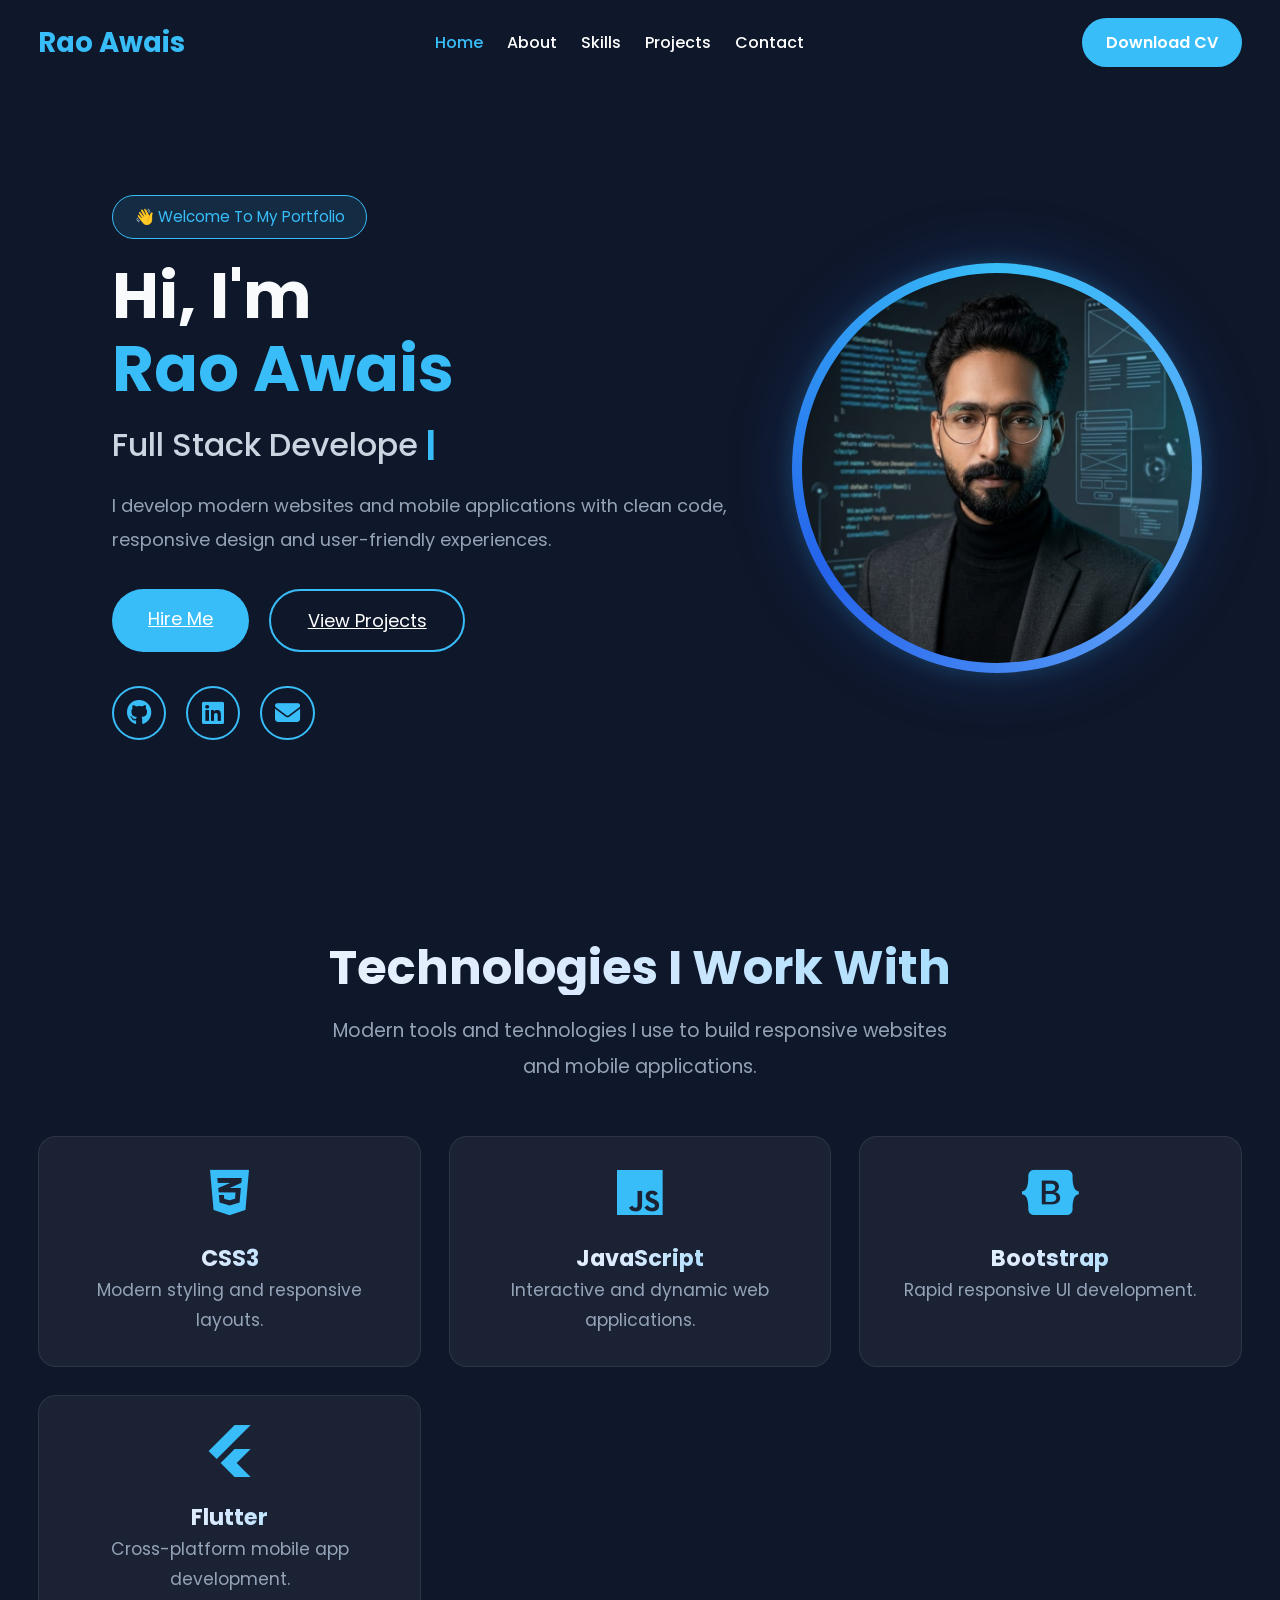
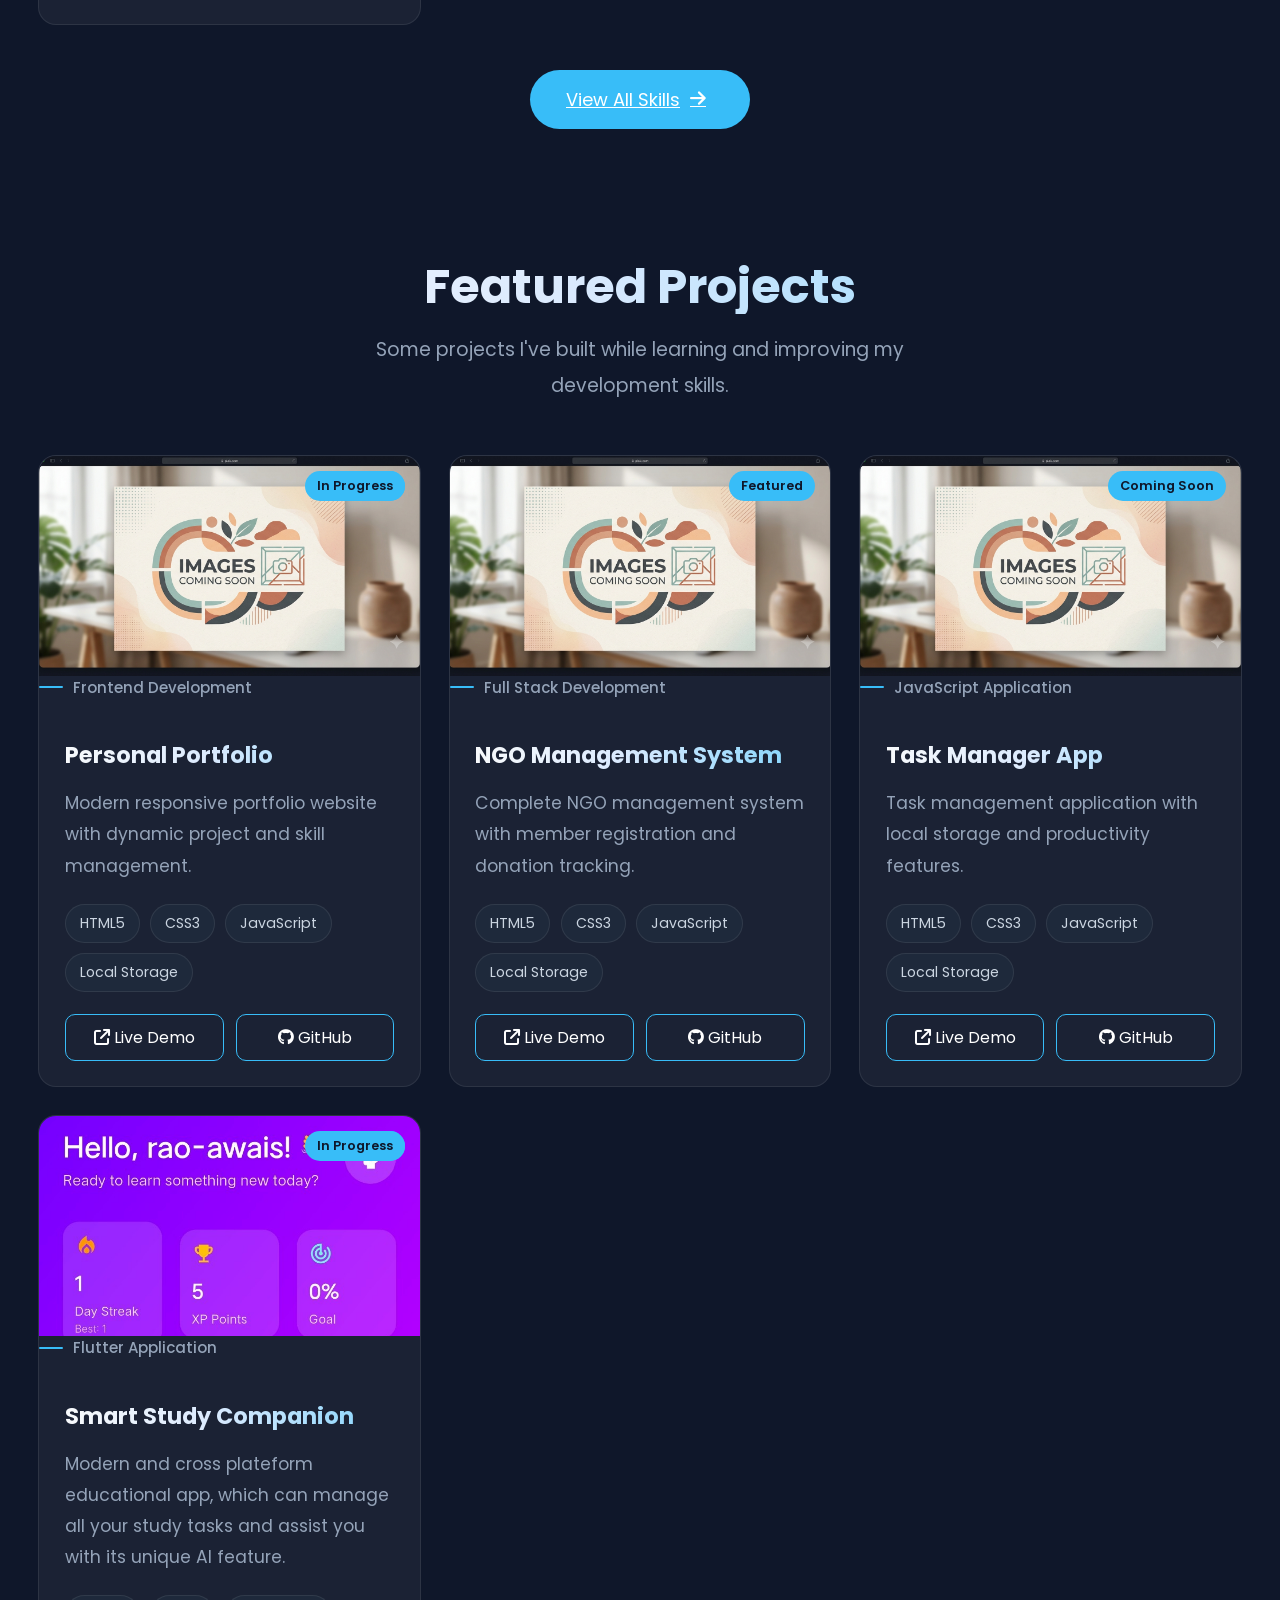
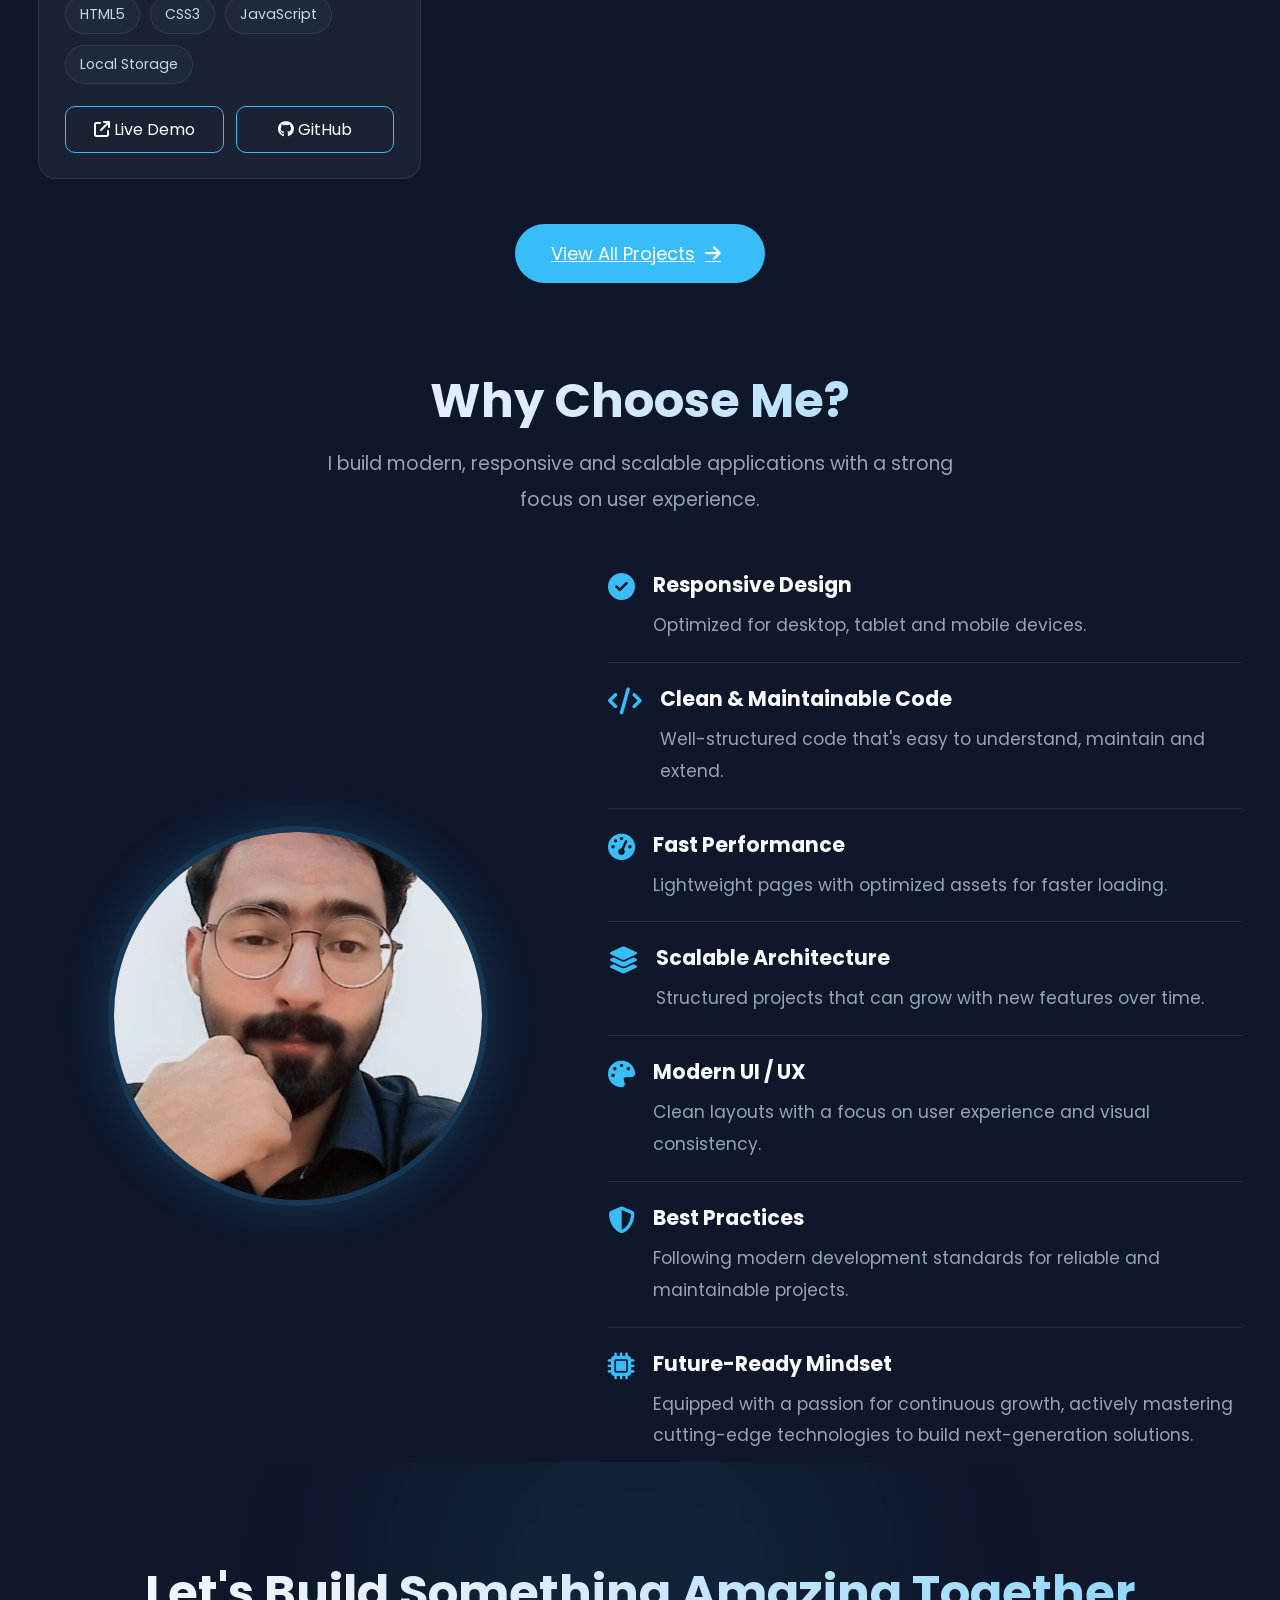
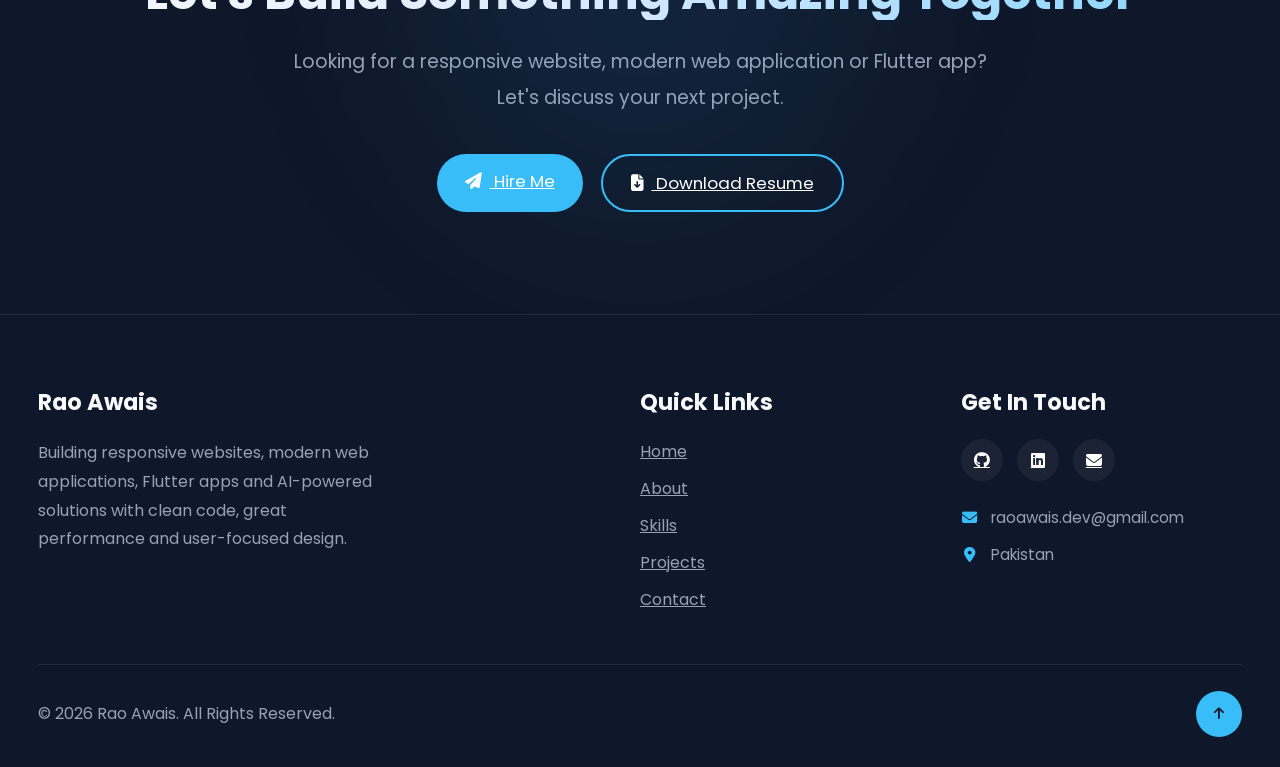
==== commit 4279e8b7: "minor imorovements." ====
--- a/index.html
+++ b/index.html
@@ -84,7 +84,7 @@
 
         <div class="hero-image">
           <div class="image-circle">
-            <img src="images/profile/profile-picture.jpeg" alt="Rao Awais" />
+            <img src="images/profile/rao-awais-dev.jpeg" alt="Rao Awais" />
           </div>
         </div>
       </section>
@@ -94,7 +94,7 @@
     <section class="skills-preview reveal" id="skills">
       <div class="container">
         <div class="section-title">
-          <h2>Technologies I Work With</h2>
+          <h2 class="gradient-text">Technologies I Work With</h2>
 
           <p>
             Modern tools and technologies I use to build responsive websites and
@@ -119,7 +119,7 @@
     <section class="projects-preview reveal">
       <div class="container">
         <div class="section-title">
-          <h2>Featured Projects</h2>
+          <h2 class="gradient-text">Featured Projects</h2>
 
           <p>
             Some projects I've built while learning and improving my development
@@ -144,7 +144,7 @@
     <section class="why-me reveal">
       <div class="container">
         <div class="section-title">
-          <h2>Why Choose Me?</h2>
+          <h2 class="gradient-text">Why Choose Me?</h2>
 
           <p>
             I build modern, responsive and scalable applications with a strong
@@ -251,7 +251,7 @@
     <!-- CTA section -->
     <section class="cta reveal">
       <div class="container">
-        <h2>Let's Build Something Amazing Together</h2>
+        <h2 class="gradient-text">Let's Build Something Amazing Together</h2>
 
         <p>
           Looking for a responsive website, modern web application or Flutter
--- a/css/style.css
+++ b/css/style.css
@@ -45,7 +45,7 @@
 
   /* ==========================
        Border Radius
-    ========================== */
+ ========================== */
 
   --radius-sm: 10px;
 
@@ -167,3836 +167,15 @@
   --hover-shadow: 0 0 30px rgba(56, 189, 248, 0.2);
 }
 
-/* TEMP: Remove after full responsive phase is completed */
-html,
-body {
-  overflow-x: hidden;
-}
-
-/*=====================================
-        COMMON COMPONENTS
-=====================================*/
-
-.glass-card {
-  background: var(--card-bg);
-
-  border: 1px solid var(--border);
-
-  border-radius: var(--radius-lg);
-
-  box-shadow: var(--shadow);
-
-  transition: var(--transition);
-}
-
-.glass-card:hover {
-  transform: translateY(-10px);
-
-  box-shadow: var(--hover-shadow);
-}
-
-/* full body items */
-body {
-  font-family: "Poppins", sans-serif;
-  background: var(--background);
-  color: var(--text);
-}
-
-body.menu-open {
-  overflow: hidden;
-}
-
-/*====================================================
-                    NAVBAR
-====================================================*/
-
-.navbar {
-  padding: 20px 0;
-}
-
-.navbar-container {
-  display: flex;
-
-  justify-content: space-between;
-
-  align-items: center;
-
-  width: 100%;
-}
-
-.logo {
-  font-size: 28px;
-
-  font-weight: 700;
-
-  color: var(--primary);
-
-  text-decoration: none;
-
-  display: inline-flex;
-
-  align-items: center;
-
-  flex-shrink: 0;
-}
-
-.nav-right {
-  display: flex;
-
-  align-items: center;
-
-  justify-content: flex-end;
-
-  flex: 1;
-
-  gap: 40px;
-}
-
-.nav-links {
-  display: flex;
-
-  flex: 1;
-
-  justify-content: center;
-
-  list-style: none;
-
-  gap: 30px;
-}
-
-.nav-links a {
-  text-decoration: none;
-
-  color: white;
-
-  font-weight: 500;
-
-  transition: var(--transition);
-}
-
-.nav-links a:hover {
-  color: var(--primary);
-}
-
-.menu-toggle {
-  display: none;
-}
-
-.menu-close {
-  display: none;
-}
-
-/*====================================================
-                        HOME PAGE
-====================================================*/
-
-.hero {
-  display: flex;
-
-  justify-content: space-between;
-
-  align-items: center;
-
-  min-height: 85vh;
-
-  padding: 0 8%;
-
-  flex-wrap: wrap;
-  gap: 40px;
-}
-
-.hero-content {
-  flex: 1.2;
-  min-width: 300px;
-}
-
-.hero-content h1 {
-  font-size: 60px;
-
-  margin-bottom: 15px;
-}
-
-.hero-content h2 {
-  color: var(--primary);
-
-  margin-bottom: 20px;
-}
-
-.hero-content p {
-  color: #cbd5e1;
-
-  line-height: 1.8;
-
-  margin-bottom: 30px;
-}
-
-.hero-image {
-  flex: 0.8;
-  display: flex;
-  justify-content: center;
-}
-
-.hero-buttons {
-  display: flex;
-  gap: 20px;
-}
-
-.btn-primary,
-.btn-secondary {
-  padding: 14px 32px;
-
-  border: none;
-
-  border-radius: var(--radius-xxl);
-
-  font-size: 16px;
-
-  cursor: pointer;
-
-  transition: var(--transition);
-}
-
-.btn-primary {
-  background: var(--primary);
-
-  color: white;
-}
-
-.btn-secondary {
-  background: transparent;
-
-  color: white;
-
-  border: 2px solid var(--primary);
-}
-
-.btn-primary:hover {
-  transform: translateY(-5px);
-}
-
-.btn-secondary:hover {
-  background: var(--primary);
-}
-
-.cv-btn {
-  text-decoration: none;
-
-  background: var(--primary);
-
-  color: white;
-
-  padding: 12px 24px;
-
-  border-radius: var(--radius-xxl);
-
-  font-weight: 600;
-
-  transition: var(--transition);
-}
-
-.cv-btn:hover {
-  transform: translateY(-4px);
-
-  box-shadow: 0 10px 20px rgba(56, 189, 248, 0.4);
-}
-
-.nav-links a {
-  position: relative;
-}
-
-.nav-links a::after {
-  content: "";
-
-  position: absolute;
-
-  left: 0;
-
-  bottom: -5px;
-
-  width: 0;
-
-  height: 2px;
-
-  background: var(--primary);
-
-  transition: var(--transition);
-}
-
-.nav-links a:hover::after {
-  width: 100%;
-}
-
-.hero-tag {
-  display: inline-block;
-
-  padding: 8px 18px;
-
-  background: rgba(56, 189, 248, 0.12);
-
-  border: 1px solid var(--primary);
-
-  border-radius: var(--radius-xl);
-
-  color: var(--primary);
-
-  margin-bottom: 20px;
-
-  font-size: 14px;
-}
-
-.hero-content h1 {
-  font-size: 64px;
-
-  line-height: 1.2;
-
-  margin-bottom: 15px;
-}
-
-.hero-content h1 span {
-  color: var(--primary);
-}
-
-.hero-content h2 {
-  font-size: 32px;
-
-  font-weight: 500;
-
-  color: #cbd5e1;
-
-  margin-bottom: 25px;
-}
-
-.hero-content p {
-  max-width: 620px;
-
-  line-height: 1.9;
-
-  color: var(--muted);
-
-  margin-bottom: 35px;
-}
-
-.social-icons {
-  display: flex;
-
-  gap: 20px;
-
-  margin-top: 35px;
-}
-
-.social-icons a {
-  width: 50px;
-  height: 50px;
-
-  display: flex;
-  justify-content: center;
-  align-items: center;
-
-  border: 2px solid var(--primary);
-  border-radius: 50%;
-
-  color: var(--primary);
-
-  text-decoration: none;
-
-  font-size: 22px;
-
-  transition: var(--transition);
-}
-
-.social-icons a:hover {
-  background: var(--primary);
-  color: white;
-
-  transform: translateY(-6px);
-
-  box-shadow: 0 8px 20px rgba(56, 189, 248, 0.35);
-}
-
-.image-circle {
-  width: 410px;
-
-  height: 410px;
-
-  border-radius: 50%;
-
-  background: linear-gradient(135deg, var(--primary), #2563eb);
-
-  display: flex;
-
-  justify-content: center;
-
-  align-items: center;
-}
-
-.image-circle img {
-  width: calc(100% - 12px);
-
-  height: calc(100% - 12px);
-
-  object-fit: cover;
-
-  border-radius: 50%;
-
-  border: none;
-
-  display: block;
-}
-
-.image-circle {
-  position: relative;
-
-  width: clamp(410px, 22vw, 500px);
-
-  height: clamp(410px, 22vw, 500px);
-
-  border-radius: 50%;
-
-  display: flex;
-
-  justify-content: center;
-
-  align-items: center;
-
-  background: conic-gradient(from 0deg, #38bdf8, #60a5fa, #2563eb, #38bdf8);
-
-  animation:
-    floating 4s ease-in-out infinite,
-    rotateRing 12s linear infinite;
-
-  box-shadow:
-    0 0 25px rgba(56, 189, 248, 0.22),
-    0 0 70px rgba(37, 99, 235, 0.18);
-}
-
-@keyframes floating {
-  0% {
-    transform: translateY(0);
-  }
-
-  50% {
-    transform: translateY(-18px);
-  }
-
-  100% {
-    transform: translateY(0);
-  }
-}
-
-.image-circle {
-  animation: floating 4s ease-in-out infinite;
-}
-
-.image-circle:hover {
-  animation-play-state: paused;
-}
-
-.cursor {
-  color: var(--primary);
-
-  font-weight: bold;
-
-  animation: blink 0.8s infinite;
-}
-
-@keyframes blink {
-  50% {
-    opacity: 0;
-  }
-}
-
-.hero-bg {
-  position: absolute;
-
-  inset: 0;
-
-  z-index: -1;
-}
-
-.glow {
-  position: absolute;
-
-  border-radius: 50%;
-
-  filter: blur(100px);
-}
-
-/* Hero Glow 1 */
-
-.glow-1 {
-  width: clamp(350px, 20vw, 520px);
-
-  height: clamp(350px, 20vw, 520px);
-
-  top: clamp(-120px, -6vw, -80px);
-
-  left: clamp(-120px, -6vw, -80px);
-}
-
-/* Hero Glow 2 */
-
-.glow-2 {
-  width: clamp(300px, 18vw, 460px);
-
-  height: clamp(300px, 18vw, 460px);
-
-  bottom: clamp(-100px, -5vw, -70px);
-
-  right: clamp(-100px, -5vw, -70px);
-}
-
-@keyframes glowFloat {
-  0% {
-    transform: translateY(0);
-  }
-
-  50% {
-    transform: translateY(-30px);
-  }
-
-  100% {
-    transform: translateY(0);
-  }
-}
-
-.glow {
-  animation: glowFloat 8s ease-in-out infinite;
-}
-
-html {
-  scroll-behavior: smooth;
-}
-
-@keyframes fadeUp {
-  from {
-    opacity: 0;
-    transform: translateY(30px);
-  }
-
-  to {
-    opacity: 1;
-    transform: translateY(0);
-  }
-}
-
-.hero-content,
-.hero-image {
-  animation: fadeUp 0.8s ease-out;
-}
-
-/*==================================================
-            featured skills section
-==================================================*/
-
-.skills-preview {
-  padding: 100px 0;
-}
-
-.section-title {
-  text-align: center;
-
-  margin-bottom: 60px;
-}
-
-.section-title h2 {
-  font-size: 42px;
-
-  margin-bottom: 15px;
-}
-
-.section-title p {
-  color: var(--muted);
-
-  max-width: 650px;
-
-  margin: auto;
-}
-
-.skills-grid {
-  display: grid;
-
-  grid-template-columns: repeat(auto-fit, minmax(220px, 1fr));
-
-  gap: 25px;
-}
-
-.skill-card {
-  background: rgba(255, 255, 255, 0.05);
-
-  border: 1px solid rgba(255, 255, 255, 0.08);
-
-  border-radius: var(--radius-lg);
-
-  padding: 35px;
-
-  text-align: center;
-
-  transition: var(--transition);
-}
-
-/* T */
-.skill-content > i {
-  font-size: 55px;
-
-  color: var(--primary);
-
-  margin-bottom: 20px;
-}
-
-.skill-card {
-  position: relative;
-
-  overflow: hidden;
-}
-
-.skill-card:hover {
-  box-shadow: 0 0 30px rgba(56, 189, 248, 0.2);
-}
-
-.skill-card p {
-  color: var(--muted);
-}
-
-.skill-overlay {
-  position: absolute;
-
-  inset: 0;
-
-  display: flex;
-
-  justify-content: center;
-
-  align-items: center;
-
-  gap: 10px;
-
-  background: rgba(15, 23, 42, 0.82);
-
-  color: white;
-
-  text-decoration: none;
-
-  font-weight: 600;
-
-  opacity: 0;
-
-  transition: var(--transition);
-}
-
-.skill-card:hover .skill-overlay {
-  opacity: 1;
-}
-
-.skill-overlay i {
-  font-size: 20px;
-}
-
-.skill-overlay {
-  transform: translateY(30px);
-
-  opacity: 0;
-}
-
-.skill-card:hover .skill-overlay {
-  opacity: 1;
-
-  transform: translateY(0);
-}
-
-/*==================================================
-            featured projects section
-==================================================*/
-
-.projects-preview {
-  padding: 100px 0;
-}
-
-.project-content {
-  padding: 30px;
-}
-
-.project-content h3 {
-  margin-bottom: 15px;
-}
-
-.project-content p {
-  color: var(--muted);
-
-  line-height: 1.7;
-}
-
-.project-tags {
-  display: flex;
-
-  gap: 10px;
-
-  flex-wrap: wrap;
-
-  margin: 25px 0;
-}
-
-.project-tags span {
-  background: var(--background);
-
-  padding: 8px 16px;
-
-  border-radius: var(--radius-xl);
-
-  font-size: 14px;
-}
-
-.project-buttons {
-  display: flex;
-
-  gap: 15px;
-}
-
-.projects-grid {
-  display: grid;
-
-  grid-template-columns: repeat(auto-fit, minmax(320px, 1fr));
-
-  gap: 30px;
-}
-
-.project-card {
-  background: rgba(255, 255, 255, 0.05);
-
-  border-radius: var(--radius-lg);
-
-  overflow: hidden;
-
-  border: 1px solid rgba(255, 255, 255, 0.08);
-
-  transition: var(--transition);
-
-  display: flex;
-
-  flex-direction: column;
-}
-.project-card {
-  cursor: pointer;
-}
-
-.project-card img {
-  width: 100%;
-
-  height: 220px;
-
-  object-fit: cover;
-
-  display: block;
-}
-
-.project-info {
-  padding: 25px;
-
-  display: flex;
-
-  flex-direction: column;
-
-  flex: 1;
-}
-
-.project-info h3 {
-  margin-bottom: 15px;
-}
-
-.project-info p {
-  color: var(--muted);
-
-  line-height: 1.7;
-
-  margin-bottom: 20px;
-}
-
-.tech-stack {
-  display: flex;
-
-  flex-wrap: wrap;
-
-  gap: 10px;
-
-  margin-bottom: 25px;
-}
-
-.project-links {
-  display: flex;
-
-  gap: 12px;
-
-  margin-top: auto;
-}
-
-.project-links a {
-  text-decoration: none;
-
-  color: white;
-
-  padding: 10px 18px;
-
-  border-radius: var(--radius-sm);
-
-  border: 1px solid var(--primary);
-
-  transition: var(--transition);
-
-  flex: 1;
-
-  text-align: center;
-}
-
-.project-links a:hover {
-  background: var(--primary);
-
-  color: var(--background);
-}
-
-.project-card:hover {
-  transform: translateY(-10px);
-
-  box-shadow: 0 0 30px rgba(56, 189, 248, 0.2);
-}
-
-.project-image {
-  position: relative;
-
-  overflow: hidden;
-}
-
-/* project-details hover effect */
-.project-overlay {
-  position: absolute;
-
-  inset: 0;
-
-  display: flex;
-
-  justify-content: center;
-
-  align-items: center;
-
-  gap: 10px;
-
-  background: rgba(15, 23, 42, 0.75);
-
-  color: #fff;
-
-  text-decoration: none;
-
-  font-weight: 600;
-
-  opacity: 0;
-
-  transition: var(--transition);
-}
-
-.project-card:hover .project-overlay {
-  opacity: 1;
-}
-
-.project-status {
-  position: absolute;
-
-  top: 15px;
-
-  right: 15px;
-
-  background: var(--primary);
-
-  color: var(--background);
-
-  padding: 6px 12px;
-
-  border-radius: var(--radius-xl);
-
-  font-size: 12px;
-
-  font-weight: 600;
-}
-
-.project-category {
-  display: inline-flex;
-
-  align-items: center;
-
-  gap: 8px;
-
-  margin-bottom: 12px;
-
-  color: var(--muted);
-
-  font-size: 0.85rem;
-
-  font-weight: 500;
-}
-
-.project-category {
-  display: flex;
-
-  align-items: center;
-
-  gap: 10px;
-
-  margin-bottom: 12px;
-
-  color: var(--muted);
-
-  font-size: 0.85rem;
-
-  font-weight: 500;
-}
-
-.project-category::before {
-  content: "";
-
-  width: 24px;
-
-  height: 2px;
-
-  background: var(--primary);
-
-  border-radius: 999px;
-}
-
-.section-button {
-  text-align: center;
-
-  margin-top: 60px;
-}
-
-.section-button .btn-primary {
-  display: inline-flex;
-
-  align-items: center;
-
-  gap: 10px;
-}
-
-.section-button .btn-primary:hover {
-  transform: translateY(-4px);
-
-  box-shadow: 0 12px 25px rgba(56, 189, 248, 0.25);
-}
-
-.section-button .btn-primary i {
-  transition: transform 0.3s ease;
-}
-
-.section-button .btn-primary:hover i {
-  transform: translateX(5px);
-}
-
-.tech-stack span {
-  background: #1e293b;
-
-  border: 1px solid rgba(255, 255, 255, 0.08);
-
-  color: #cbd5e1;
-
-  padding: 8px 14px;
-
-  border-radius: var(--radius-xl);
-
-  font-size: 13px;
-}
-
-/*==================================================
-            why me section
-==================================================*/
-.why-wrapper {
-  display: grid;
-
-  grid-template-columns: repeat(auto-fit, minmax(350px, 1fr));
-
-  gap: 60px;
-
-  align-items: center;
-}
-
-.why-image {
-  display: flex;
-
-  justify-content: center;
-
-  align-items: center;
-}
-
-.why-image img {
-  width: 380px;
-
-  height: 380px;
-
-  border-radius: 50%;
-
-  object-fit: cover;
-
-  border: 6px solid rgba(56, 189, 248, 0.2);
-
-  box-shadow: 0 0 50px rgba(56, 189, 248, 0.2);
-
-  transition: transform 0.4s ease;
-}
-
-.why-image img:hover {
-  transform: scale(1.04);
-}
-
-.why-image img {
-  animation: floatImage 4s ease-in-out infinite;
-}
-
-.why-item i {
-  color: var(--primary);
-
-  font-size: 24px;
-
-  margin-top: 5px;
-}
-
-.why-item h3 {
-  margin-bottom: 8px;
-}
-
-.why-item p {
-  color: var(--muted);
-
-  line-height: 1.7;
-}
-
-.why-item {
-  display: flex;
-
-  gap: 20px;
-
-  padding-bottom: 22px;
-
-  margin-bottom: 22px;
-
-  border-bottom: 1px solid rgba(255, 255, 255, 0.08);
-}
-
-.why-item:last-child {
-  border-bottom: none;
-
-  margin-bottom: 10px;
-
-  padding-bottom: 0;
-}
-
-/*==================================================
-            cta section
-==================================================*/
-.cta {
-  padding: 120px 0;
-
-  text-align: center;
-}
-
-.cta h2 {
-  font-size: clamp(2rem, 5vw, 3rem);
-
-  margin-bottom: 20px;
-}
-
-.cta p {
-  max-width: 700px;
-
-  margin: 0 auto 40px;
-
-  color: var(--muted);
-
-  line-height: 1.8;
-}
-
-.cta-buttons {
-  display: flex;
-
-  justify-content: center;
-
-  gap: 20px;
-
-  flex-wrap: wrap;
-}
-
-.btn-primary i,
-.btn-secondary i {
-  margin-right: 8px;
-}
-
-/* glow effect for cta section */
-.cta {
-  position: relative;
-
-  overflow: hidden;
-}
-
-.cta::before {
-  content: "";
-
-  position: absolute;
-
-  width: 450px;
-
-  height: 450px;
-
-  background: rgba(56, 189, 248, 0.08);
-
-  border-radius: 50%;
-
-  filter: blur(100px);
-
-  top: -120px;
-
-  left: 50%;
-
-  transform: translateX(-50%);
-
-  z-index: -1;
-}
-
-/*====================================================
-                        FOOTER
-====================================================*/
-
-footer {
-  padding: 80px 0 30px;
-
-  border-top: 1px solid rgba(255, 255, 255, 0.08);
-}
-
-.footer-grid {
-  display: grid;
-
-  grid-template-columns: 2fr 1fr 1fr;
-
-  gap: 50px;
-
-  margin-bottom: 50px;
-}
-
-.footer-grid h3 {
-  margin-bottom: 20px;
-}
-
-.footer-about p {
-  color: var(--muted);
-
-  line-height: 1.8;
-
-  max-width: 400px;
-}
-
-.footer-links ul {
-  list-style: none;
-}
-
-.footer-links li {
-  margin-bottom: 12px;
-}
-
-.footer-links a {
-  color: var(--muted);
-
-  transition: var(--transition);
-}
-
-.footer-links a:hover {
-  color: var(--primary);
-}
-
-.footer-social {
-  display: flex;
-
-  gap: 18px;
-}
-
-.footer-social a {
-  width: 45px;
-
-  height: 45px;
-
-  display: flex;
-
-  justify-content: center;
-
-  align-items: center;
-
-  border-radius: 50%;
-
-  background: rgba(255, 255, 255, 0.05);
-
-  color: white;
-
-  transition: var(--transition);
-}
-
-.footer-social a:hover {
-  background: var(--primary);
-
-  color: var(--background);
-
-  transform: translateY(-5px);
-}
-
-.footer-bottom {
-  display: flex;
-
-  justify-content: space-between;
-
-  align-items: center;
-
-  border-top: 1px solid rgba(255, 255, 255, 0.08);
-
-  padding-top: 30px;
-}
-
-.footer-bottom p {
-  color: var(--muted);
-}
-
-#backToTop {
-  width: 48px;
-
-  height: 48px;
-
-  border: none;
-
-  border-radius: 50%;
-
-  background: var(--primary);
-
-  color: var(--background);
-
-  cursor: pointer;
-
-  transition: var(--transition);
-}
-
-#backToTop:hover {
-  transform: translateY(-5px);
-}
-
-.footer-contact-info {
-  margin-top: 25px;
-}
-
-.footer-contact-info p {
-  display: flex;
-
-  align-items: center;
-
-  gap: 12px;
-
-  color: var(--muted);
-
-  margin-bottom: 14px;
-
-  font-size: 0.95rem;
-
-  word-break: break-word;
-}
-
-.footer-contact-info i {
-  color: var(--primary);
-
-  width: 18px;
-
-  text-align: center;
-}
-
-.footer-contact-info p {
-  transition: var(--transition);
-}
-
-.footer-contact-info p:hover {
-  color: #ffffff;
-}
-
-.nav-links a.active {
-  color: var(--primary);
-}
-
-/*====================================================
-                        ABOUT PAGE
-====================================================*/
-
-/* ===========================
-   ABOUT HERO
-=========================== */
-
-.about-hero {
-  padding: 0px 0;
-}
-
-.about-hero-wrapper {
-  display: grid;
-
-  grid-template-columns: 1.2fr 1fr;
-
-  align-items: center;
-
-  gap: 70px;
-}
-
-.about-hero-content h1 {
-  font-size: 3.2rem;
-
-  line-height: 1.2;
-
-  margin: 20px 0;
-}
-
-.about-hero-content p {
-  color: var(--muted);
-
-  line-height: 1.9;
-
-  margin-bottom: 40px;
-}
-
-.about-hero-image {
-  display: flex;
-
-  justify-content: center;
-}
-
-.about-image-circle {
-  width: 400px;
-
-  height: 400px;
-
-  border-radius: 50%;
-
-  background: conic-gradient(from 0deg, #38bdf8, #60a5fa, #2563eb, #38bdf8);
-
-  display: flex;
-
-  justify-content: center;
-
-  align-items: center;
-
-  box-shadow:
-    0 0 35px rgba(56, 189, 248, 0.22),
-    0 0 90px rgba(37, 99, 235, 0.18);
-}
-
-.about-image-circle img {
-  width: calc(100% - 12px);
-
-  height: calc(100% - 12px);
-
-  object-fit: cover;
-
-  border-radius: 50%;
-
-  border: none;
-
-  display: block;
-}
-
-.about-quick-info {
-  display: grid;
-
-  grid-template-columns: repeat(3, 1fr);
-
-  gap: 20px;
-}
-
-.about-quick-info div {
-  background: rgba(255, 255, 255, 0.05);
-
-  border: 1px solid rgba(255, 255, 255, 0.08);
-
-  padding: 22px;
-
-  border-radius: var(--radius-lg);
-}
-
-.about-quick-info h3 {
-  margin-bottom: 8px;
-
-  color: var(--primary);
-}
-
-.about-quick-info p {
-  margin: 0;
-}
-
-/* ===============================
-   JOURNEY
-================================ */
-
-.journey {
-  padding: 100px 0 0;
-}
-
-.timeline {
-  position: relative;
-
-  max-width: 850px;
-
-  margin: auto;
-}
-
-.timeline::before {
-  content: "";
-
-  position: absolute;
-
-  left: 22px;
-
-  top: 0;
-
-  bottom: 0;
-
-  width: 2px;
-
-  background: rgba(56, 189, 248, 0.35);
-}
-
-.timeline-item {
-  position: relative;
-
-  padding-left: 70px;
-
-  margin-bottom: 50px;
-}
-
-.timeline-item:last-child {
-  margin-bottom: 0;
-}
-
-.timeline-dot {
-  position: absolute;
-
-  left: 10px;
-
-  top: 8px;
-
-  width: 24px;
-
-  height: 24px;
-
-  border-radius: 50%;
-
-  background: var(--primary);
-
-  border: 4px solid var(--background);
-
-  box-shadow: 0 0 18px rgba(56, 189, 248, 0.5);
-}
-
-.timeline-content {
-  background: rgba(255, 255, 255, 0.05);
-
-  border: 1px solid rgba(255, 255, 255, 0.08);
-
-  border-radius: var(--radius-lg);
-
-  padding: 28px;
-
-  transition: var(--transition);
-}
-
-.timeline-content h3 {
-  margin-bottom: 12px;
-}
-
-.timeline-content p {
-  color: var(--muted);
-
-  line-height: 1.8;
-}
-
-.timeline-content:hover {
-  transform: translateY(-8px);
-
-  box-shadow: 0 0 28px rgba(56, 189, 248, 0.18);
-}
-
-/* .timeline-item:last-child .timeline-dot{
-
-    background:transparent;
-
-    border:3px solid var(--primary);
-
-} */
-
-/* ==========================
-      EDUCATION SECTION
-========================== */
-
-.education-section {
-  padding: 100px 0 0;
-}
-
-.education-card {
-  display: flex;
-
-  justify-content: space-between;
-
-  align-items: center;
-
-  gap: 60px;
-
-  padding: 45px;
-
-  border-radius: var(--radius-xl);
-
-  background: rgba(255, 255, 255, 0.05);
-
-  border: 1px solid rgba(255, 255, 255, 0.08);
-
-  backdrop-filter: blur(18px);
-
-  transition: var(--transition);
-
-  overflow: hidden;
-
-  position: relative;
-}
-
-.education-card:hover {
-  transform: translateY(-8px);
-
-  box-shadow: 0 20px 50px rgba(56, 189, 248, 0.18);
-}
-
-.education-content {
-  flex: 1;
-}
-
-.education-badge {
-  display: inline-block;
-
-  padding: 8px 18px;
-
-  border-radius: 999px;
-
-  background: rgba(56, 189, 248, 0.12);
-
-  border: 1px solid var(--primary);
-
-  color: var(--primary);
-
-  font-size: 0.85rem;
-
-  margin-bottom: 18px;
-}
-
-.education-content h3 {
-  font-size: 2rem;
-
-  margin-bottom: 12px;
-}
-
-.education-content h3 i {
-  color: rgb(118, 117, 120);
-}
-
-.education-content h4 {
-  font-size: 1.2rem;
-
-  color: white;
-
-  margin-bottom: 6px;
-}
-
-.campus {
-  color: var(--muted);
-
-  margin-bottom: 35px;
-}
-
-.education-meta {
-  display: grid;
-
-  grid-template-columns: repeat(2, 1fr);
-
-  gap: 25px;
-}
-
-.education-meta div {
-  background: rgba(255, 255, 255, 0.03);
-
-  border: 1px solid rgba(255, 255, 255, 0.08);
-
-  border-radius: 16px;
-
-  padding: 18px;
-}
-
-.education-meta div {
-  transition: var(--transition);
-}
-
-.education-meta div:hover {
-  transform: translateY(-4px);
-
-  border-color: rgba(56, 189, 248, 0.18);
-
-  box-shadow: 0 12px 28px rgba(56, 189, 248, 0.08);
-}
-
-.education-meta span {
-  display: block;
-
-  color: var(--muted);
-
-  font-size: 0.9rem;
-
-  margin-bottom: 8px;
-}
-
-.education-meta strong {
-  color: white;
-
-  font-size: 1.05rem;
-}
-
-.education-logo {
-  width: 140px;
-
-  height: 140px;
-
-  flex-shrink: 0;
-
-  align-self: start;
-}
-
-.education-logo img {
-  width: 100%;
-
-  height: 100%;
-
-  object-fit: cover;
-
-  border-radius: 50%;
-
-  background: white;
-
-  padding: 12px;
-
-  box-shadow: 0 0 25px rgba(56, 189, 248, 0.18);
-}
-
-/* ===========================
-      Academic Timeline
-=========================== */
-
-.education-timeline {
-  padding: 100px 0 0;
-}
-
-.timeline {
-  position: relative;
-
-  max-width: 900px;
-
-  margin: auto;
-}
-
-.timeline::before {
-  content: "";
-
-  position: absolute;
-
-  left: 20px;
-
-  top: 0;
-
-  bottom: 0;
-
-  width: 3px;
-
-  background: rgba(56, 189, 248, 0.25);
-}
-
-.timeline-item {
-  position: relative;
-
-  padding-left: 75px;
-
-  margin-bottom: 45px;
-}
-
-.timeline-dot {
-  position: absolute;
-
-  left: 8px;
-
-  top: 12px;
-
-  width: 24px;
-
-  height: 24px;
-
-  border-radius: 50%;
-
-  background: var(--primary);
-
-  border: 5px solid #0f172a;
-
-  box-shadow: 0 0 18px rgba(56, 189, 248, 0.45);
-}
-
-.timeline-card {
-  background: rgba(255, 255, 255, 0.05);
-
-  border: 1px solid rgba(255, 255, 255, 0.08);
-
-  border-radius: 18px;
-
-  padding: 28px;
-
-  transition: var(--transition);
-}
-
-.timeline-card:hover {
-  transform: translateY(-6px);
-
-  box-shadow: 0 15px 35px rgba(56, 189, 248, 0.18);
-}
-
-.timeline-year {
-  color: var(--primary);
-
-  font-weight: 600;
-
-  display: inline-block;
-
-  margin-bottom: 12px;
-}
-
-.timeline-card h3 {
-  margin-bottom: 8px;
-}
-
-.timeline-card h4 {
-  color: var(--muted);
-
-  font-weight: 500;
-
-  margin-bottom: 15px;
-}
-
-.timeline-card.small {
-  padding: 22px;
-}
-
-.highlight {
-  color: var(--primary);
-
-  font-weight: 600;
-
-  margin-top: 12px;
-}
-
-.achievement {
-  background: #f59e0b;
-
-  box-shadow: 0 0 18px rgba(245, 158, 11, 0.45);
-}
-
-/* ==========================
-      Academic Highlight
-========================== */
-
-.achievement-showcase {
-  padding: 100px 0 0;
-}
-
-.highlight-card {
-  max-width: 850px;
-
-  margin: auto;
-
-  text-align: center;
-}
-
-.highlight-image {
-  position: relative;
-
-  overflow: hidden;
-
-  width: min(100%, 720px);
-
-  margin-inline: auto;
-
-  border-radius: 24px;
-
-  margin-bottom: 0px;
-
-  box-shadow: 0 25px 60px rgba(0, 0, 0, 0.35);
-}
-
-.highlight-image img {
-  width: 100%;
-
-  aspect-ratio: 4 / 3;
-
-  object-fit: cover;
-
-  display: block;
-
-  border-radius: 24px;
-
-  transition: var(--transition);
-}
-
-.highlight-overlay {
-  position: absolute;
-
-  inset: 0;
-
-  display: flex;
-
-  justify-content: center;
-
-  align-items: center;
-
-  gap: 12px;
-
-  background: rgba(15, 23, 42, 0.78);
-
-  color: white;
-
-  font-weight: 600;
-
-  opacity: 0;
-
-  transition: var(--transition);
-}
-
-.highlight-image:hover .highlight-overlay {
-  opacity: 1;
-}
-
-.highlight-card:hover img {
-  transform: scale(1.03);
-}
-
-.highlight-ribbon {
-  position: absolute;
-
-  top: 18px;
-
-  right: 18px;
-
-  background: #f59e0b;
-
-  color: #111827;
-
-  padding: 10px 18px;
-
-  border-radius: 999px;
-
-  font-weight: 700;
-
-  font-size: 0.85rem;
-
-  letter-spacing: 0.6px;
-
-  box-shadow: 0 10px 25px rgba(245, 158, 11, 0.35);
-}
-
-.highlight-badge {
-  display: inline-flex;
-
-  align-items: center;
-
-  gap: 10px;
-
-  padding: 10px 20px;
-
-  border-radius: 999px;
-
-  background: rgba(245, 158, 11, 0.12);
-
-  border: 1px solid rgba(245, 158, 11, 0.35);
-
-  color: #fbbf24;
-
-  margin-bottom: 20px;
-}
-
-.highlight-content h3 {
-  font-size: 2rem;
-
-  margin-bottom: 20px;
-}
-
-.highlight-content p {
-  max-width: 650px;
-
-  margin: 0 auto 35px;
-
-  color: var(--muted);
-
-  line-height: 1.8;
-}
-
-.highlight-meta {
-  display: flex;
-
-  justify-content: center;
-
-  gap: 50px;
-
-  margin-bottom: 35px;
-}
-
-.highlight-meta span {
-  display: block;
-
-  color: var(--muted);
-
-  font-size: 0.9rem;
-
-  margin-bottom: 8px;
-}
-
-.highlight-meta strong {
-  font-size: 1.05rem;
-}
-
-.highlight-image {
-  border: 1px solid rgba(56, 189, 248, 0.18);
-
-  box-shadow:
-    0 0 0 1px rgba(56, 189, 248, 0.08),
-    0 15px 45px rgba(0, 0, 0, 0.35),
-    0 0 35px rgba(56, 189, 248, 0.12);
-}
-
-.achievement-caption {
-  margin-top: 18px;
-  margin-bottom: 20px;
-
-  text-align: center;
-
-  color: var(--muted);
-
-  font-size: 0.92rem;
-
-  letter-spacing: 0.5px;
-}
-
-/*==============================
-    Technical Expertise
-===============================*/
-
-.expertise {
-  padding: 100px 0;
-}
-
-.expertise-list {
-  display: flex;
-
-  flex-direction: column;
-
-  gap: 45px;
-}
-
-.expertise-item {
-  padding-bottom: 40px;
-
-  border-bottom: 1px solid rgba(255, 255, 255, 0.08);
-}
-
-.expertise-item:last-child {
-  border: none;
-
-  padding-bottom: 0;
-}
-
-.expertise-heading {
-  display: flex;
-
-  align-items: center;
-
-  gap: 22px;
-
-  margin-bottom: 18px;
-}
-
-.expertise-icon {
-  width: 70px;
-
-  height: 70px;
-
-  border-radius: 50%;
-
-  display: flex;
-
-  justify-content: center;
-
-  align-items: center;
-
-  background: rgba(56, 189, 248, 0.1);
-
-  color: var(--primary);
-
-  font-size: 28px;
-
-  transition: var(--transition);
-}
-
-.expertise-item:hover .expertise-icon {
-  transform: rotate(-10deg) scale(1.08);
-}
-
-.expertise-heading h3 {
-  margin-bottom: 6px;
-}
-
-.expertise-level {
-  display: inline-flex;
-
-  align-items: center;
-
-  gap: 8px;
-
-  margin-top: 4px;
-
-  padding: 8px 16px;
-
-  border-radius: 999px;
-
-  background: rgba(56, 189, 248, 0.08);
-
-  border: 1px solid rgba(56, 189, 248, 0.18);
-
-  color: var(--primary);
-
-  font-size: 0.82rem;
-
-  font-weight: 600;
-
-  backdrop-filter: blur(10px);
-
-  transition: var(--transition);
-}
-
-.expertise-level::before {
-  content: "";
-
-  width: 8px;
-
-  height: 8px;
-
-  border-radius: 50%;
-
-  background: var(--primary);
-
-  box-shadow: 0 0 12px var(--primary);
-}
-
-.expertise-item:hover .expertise-level {
-  background: rgba(56, 189, 248, 0.14);
-
-  border-color: rgba(56, 189, 248, 0.35);
-}
-
-.expertise-item p {
-  color: var(--muted);
-
-  line-height: 1.8;
-
-  margin-bottom: 22px;
-
-  margin-left: 92px;
-
-  max-width: 720px;
-}
-
-.expertise-tags {
-  display: flex;
-
-  flex-wrap: wrap;
-
-  gap: 12px;
-
-  margin-left: 92px;
-}
-
-.expertise-tags span {
-  padding: 9px 18px;
-
-  border-radius: 999px;
-
-  background: #1e293b;
-
-  border: 1px solid rgba(255, 255, 255, 0.08);
-
-  transition: var(--transition);
-}
-
-.expertise-tags span:hover {
-  background: var(--primary);
-
-  color: var(--background);
-
-  transform: translateY(-3px);
-}
-
-.expertise-tags span {
-  cursor: default;
-}
-
-/* timeline animation */
-.expertise-list {
-  position: relative;
-}
-
-.expertise-list::before {
-  content: "";
-
-  position: absolute;
-
-  left: 34px;
-
-  top: 18px;
-
-  bottom: 18px;
-
-  width: 2px;
-
-  background: linear-gradient(
-    to bottom,
-
-    rgba(56, 189, 248, 0.45),
-    rgba(56, 189, 248, 0.1)
-  );
-}
-
-.expertise-icon {
-  position: relative;
-
-  z-index: 2;
-}
-
-.expertise-icon {
-  box-shadow:
-    0 0 0 8px rgba(15, 23, 42, 1),
-    0 0 20px rgba(56, 189, 248, 0.18);
-}
-
-.expertise-item:hover .expertise-icon {
-  transform: scale(1.12);
-
-  box-shadow:
-    0 0 0 8px rgba(15, 23, 42, 1),
-    0 0 35px rgba(56, 189, 248, 0.35);
-}
-
-.expertise-heading h3 {
-  transition: 0.3s;
-}
-
-.expertise-item:hover h3 {
-  color: var(--primary);
-  transition: var(--transition);
-}
-
-.expertise-item:hover span {
-  color: var(--text);
-  transition: var(--transition);
-}
-
-.expertise-tags span {
-  transition: 0.25s;
-}
-
-.expertise-tags span:hover {
-  transform: translateY(-2px);
-}
-
-/* divider */
-.expertise-item {
-  position: relative;
-}
-
-.expertise-item::after {
-  content: "";
-
-  position: absolute;
-
-  left: 92px;
-
-  bottom: 0;
-
-  width: calc(100% - 92px);
-
-  height: 1px;
-
-  background: linear-gradient(
-    to right,
-
-    rgba(56, 189, 248, 0.25),
-    transparent
-  );
-}
-
-.expertise-item:last-child::after {
-  display: none;
-}
-
-.expertise-item {
-  transition: var(--transition);
-}
-
-.expertise-item:hover {
-  transform: translateX(8px);
-}
-
-/*====================================
-        Building With Purpose
-====================================*/
-
-.philosophy {
-  padding: 120px 0 0;
-}
-
-.philosophy-intro {
-  max-width: 850px;
-
-  margin: 0 auto 90px;
-
-  text-align: center;
-}
-
-.section-label {
-  display: inline-block;
-
-  letter-spacing: 4px;
-
-  font-size: 0.8rem;
-
-  font-weight: 700;
-
-  color: var(--primary);
-
-  margin-bottom: 25px;
-}
-
-.philosophy-intro h2 {
-  font-size: clamp(2.4rem, 5vw, 4rem);
-
-  line-height: 1.2;
-
-  margin-bottom: 28px;
-}
-
-.philosophy-intro p {
-  max-width: 720px;
-
-  margin: auto;
-
-  color: var(--muted);
-
-  line-height: 1.9;
-}
-
-.philosophy-list {
-  display: flex;
-
-  flex-direction: column;
-}
-
-.philosophy-item {
-  display: grid;
-
-  grid-template-columns: 120px 1fr;
-
-  gap: 30px;
-
-  padding: 45px 0;
-
-  border-bottom: 1px solid rgba(255, 255, 255, 0.08);
-
-  transition: var(--transition);
-}
-
-.philosophy-item:last-child {
-  border-bottom: none;
-}
-
-.philosophy-number {
-  font-size: 4.5rem;
-
-  font-weight: 700;
-
-  color: rgba(56, 189, 248, 0.1);
-
-  transition: var(--transition);
-
-  line-height: 1;
-}
-
-.philosophy-item h3 {
-  font-size: 1.8rem;
-
-  margin-bottom: 18px;
-
-  transition: var(--transition);
-}
-
-.philosophy-item p {
-  color: var(--muted);
-
-  line-height: 1.9;
-
-  max-width: 700px;
-
-  transition: var(--transition);
-}
-
-.philosophy-item:hover {
-  transform: translateX(10px);
-}
-
-.philosophy-item:hover .philosophy-number {
-  color: rgba(56, 189, 248, 0.35);
-}
-
-.philosophy-item:hover h3 {
-  color: var(--primary);
-}
-
-.philosophy-item:hover p {
-  color: #dbe7f3;
-}
-
-/*===============================
-    The Person Behind The Code
-================================*/
-
-.personality {
-  padding: 150px 0 0;
-}
-
-.personality-header {
-  text-align: center;
-
-  max-width: 850px;
-
-  margin: 0 auto 100px;
-}
-
-.personality-header span {
-  display: inline-block;
-
-  letter-spacing: 4px;
-
-  color: var(--primary);
-
-  font-size: 0.82rem;
-
-  font-weight: 700;
-
-  margin-bottom: 22px;
-}
-
-.personality-header h2 {
-  font-size: clamp(2.8rem, 5vw, 4.4rem);
-
-  line-height: 1.18;
-
-  margin-bottom: 28px;
-}
-
-.personality-header p {
-  max-width: 720px;
-
-  margin: auto;
-
-  color: var(--muted);
-
-  line-height: 1.9;
-}
-
-.personality-list {
-  display: flex;
-
-  flex-direction: column;
-
-  gap: 80px;
-}
-
-.personality-item {
-  display: grid;
-
-  grid-template-columns: 130px 1fr;
-
-  gap: 40px;
-}
-
-.personality-number {
-  font-size: 6rem;
-
-  font-weight: 700;
-
-  color: rgba(255, 255, 255, 0.05);
-
-  line-height: 1;
-
-  transition: var(--transition);
-}
-
-.personality-content h3 {
-  font-size: 2.2rem;
-
-  margin-bottom: 18px;
-
-  transition: var(--transition);
-}
-
-.title-line {
-  width: 70px;
-
-  height: 2px;
-
-  background: rgba(255, 255, 255, 0.2);
-
-  margin-bottom: 28px;
-
-  transition: var(--transition);
-}
-
-.personality-content p {
-  max-width: 720px;
-
-  color: var(--muted);
-
-  line-height: 2;
-
-  font-size: 1.05rem;
-}
-
-.personality-item:hover {
-  transform: translateX(10px);
-}
-
-.personality-item:hover h3 {
-  color: var(--primary);
-}
-
-.personality-item:hover .title-line {
-  width: 120px;
-
-  background: var(--primary);
-}
-
-.personality-item:hover .personality-number {
-  color: rgba(56, 189, 248, 0.22);
-}
-
-/*==================================
-            ABOUT CTA
-===================================*/
-
-.about-cta {
-  padding: 140px 0;
-}
-
-.about-cta-content {
-  max-width: 900px;
-
-  margin: auto;
-
-  text-align: center;
-
-  padding: 80px 60px;
-
-  border: 1px solid rgba(255, 255, 255, 0.08);
-
-  border-radius: var(--radius-lg);
-
-  background: rgba(255, 255, 255, 0.03);
-
-  backdrop-filter: blur(18px);
-
-  position: relative;
-
-  overflow: hidden;
-}
-
-.about-cta-content::before {
-  content: "";
-
-  position: absolute;
-
-  inset: 0;
-
-  background:
-    radial-gradient(circle at top, rgba(56, 189, 248, 0.12), transparent 55%),
-    radial-gradient(
-      circle at bottom right,
-      rgba(255, 255, 255, 0.03),
-      transparent 60%
-    );
-
-  pointer-events: none;
-}
-
-.about-cta-label {
-  display: inline-block;
-
-  letter-spacing: 4px;
-
-  font-size: 0.82rem;
-
-  font-weight: 700;
-
-  color: var(--primary);
-
-  margin-bottom: 22px;
-}
-
-.about-cta h2 {
-  font-size: clamp(2.5rem, 5vw, 4rem);
-
-  line-height: 1.2;
-
-  margin-bottom: 28px;
-}
-
-.about-p1 {
-  max-width: 700px;
-
-  margin: 0 auto 45px;
-
-  color: var(--muted);
-
-  line-height: 1.9;
-}
-
-.about-cta-buttons {
-  display: flex;
-
-  justify-content: center;
-
-  gap: 20px;
-
-  flex-wrap: wrap;
-}
-
-.about-cta-buttons a {
-  min-width: 220px;
-}
-
-.about-cta-content:hover {
-  border-color: rgba(56, 189, 248, 0.25);
-
-  box-shadow: 0 0 50px rgba(56, 189, 248, 0.1);
-}
-
-.about-cta h2::after {
-  content: "";
-
-  display: block;
-
-  width: 90px;
-
-  height: 3px;
-
-  margin: 28px auto;
-
-  border-radius: 999px;
-
-  background: linear-gradient(
-    to right,
-    transparent,
-    var(--primary),
-    transparent
-  );
-}
-
-.cta-note {
-  margin-top: 35px;
-
-  font-size: 0.92rem;
-
-  color: var(--muted);
-
-  opacity: 0.75;
-}
-
-/*====================================================
-                        PROJECT DETAILS PAGE
-====================================================*/
-
-/*====================================
-     Project Details Section System
-====================================*/
-
-.project-details-page-section-header{
-
-    margin-bottom:45px;
-
-}
-
-.project-details-page-section-label{
-
-    display:inline-block;
-
-    letter-spacing:4px;
-
-    font-size:.82rem;
-
-    font-weight:700;
-
-    color:var(--primary);
-
-    margin-bottom:18px;
-
-}
-
-.project-details-page-section-header h2{
-
-    font-size:clamp(2rem,4vw,3rem);
-
-    line-height:1.2;
-
-    margin-bottom:18px;
-
-}
-
-.project-details-page-section-header p{
-
-    max-width:650px;
-
-    color:var(--muted);
-
-    line-height:1.9;
-
-}
-
-.project-details-page-section-header::after{
-
-    content:"";
-
-    display:block;
-
-    width:90px;
-
-    height:3px;
-
-    margin-top:24px;
-
-    border-radius:999px;
-
-    background:linear-gradient(
-        to right,
-        var(--primary),
-        transparent
-    );
-
-}
-
-/*----------------------------------------- project hero ---------------------------------------- */
-.project-hero-wrapper {
-  display: flex;
-
-  align-items: center;
-
-  justify-content: space-between;
-
-  gap: 60px;
-}
-
-.project-title{
-
-font-size:clamp(2rem,4vw,3rem);
-
-    line-height:1.2;
-
-    margin-bottom:18px;
-
-}
-
-.project-hero-content {
-  flex: 1;
-}
-
-.project-hero-image {
-  flex: 1;
-
-  position: relative;
-}
-
-.project-hero-image img {
-  width: 100%;
-
-  max-width: 520px;
-
-  aspect-ratio: 16/10;
-
-  object-fit: cover;
-
-  border-radius: var(--radius-lg);
-
-  display: block;
-
-  margin-left: auto;
-}
-
-.project-hero-content h1 {
-  margin: 18px 0;
-}
-
-/* project description */
-.project-hero-content p {
-  margin: 20px 0 30px;
-
-  line-height: 1.8;
-
-  color: var(--muted);
-}
-
-.project-badges {
-  display: flex;
-
-  flex-wrap: wrap;
-
-  gap: 12px;
-
-  margin-bottom: 30px;
-}
-.hero-buttons {
-  display: flex;
-
-  flex-wrap: wrap;
-
-  gap: 18px;
-}
-
-/* resuable card */
-.glass-card {
-  background: var(--card-bg);
-
-  border: 1px solid var(--border);
-
-  border-radius: var(--radius-lg);
-
-  box-shadow: var(--shadow);
-
-  padding: 30px;
-}
-
-/*====================================
-            PROJECT OVERVIEW
-====================================*/
-
-.overview-wrapper {
-  max-width: 900px;
-
-  margin-inline: 0;
-  
-}
-
-.overview-wrapper h2 {
-  font-size: clamp(2rem, 4vw, 3rem);
-
-  line-height: 1.2;
-
-  margin-bottom: 22px;
-}
-
-.overview-divider {
-  width: 90px;
-
-  height: 3px;
-
-  border-radius: 999px;
-
-  margin-bottom: 45px;
-
-  background: linear-gradient(to right, var(--primary), transparent);
-}
-
-.overview-description {
-  position: relative;
-
-  margin: 0;
-
-  padding-left: 52px;
-
-  border-left: 2px solid rgba(56, 189, 248, 0.35);
-}
-
-.quote-start {
-  position: absolute;
-
-  left: 12px;
-
-  top: -28px;
-
-  font-size: 5rem;
-
-  color: rgba(56, 189, 248, 0.22);
-
-  font-family: Georgia, serif;
-
-  line-height: 1;
-}
-
-.quote-end {
-  display: block;
-
-  text-align: right;
-
-  margin-top: 18px;
-
-  font-size: 4rem;
-
-  color: rgba(56, 189, 248, 0.22);
-
-  font-family: Georgia, serif;
-
-  line-height: 0.6;
-}
-
-.overview-description p {
-  margin: 0;
-
-  color: var(--muted);
-
-  line-height: 2;
-
-  font-size: 1.08rem;
-}
-
-/* ==========================
-   Project Gallery
-========================== */
-.gallery-grid {
-  display: grid;
-
-  grid-template-columns: repeat(3, 1fr);
-
-  gap: 30px;
-
-  margin-top: 40px;
-}
-
-.gallery-item {
-  overflow: hidden;
-
-  border-radius: var(--radius-lg);
-
-  border: 1px solid var(--border);
-
-  background: var(--card-bg);
-
-  box-shadow: var(--shadow);
-
-  cursor: pointer;
-
-  transition: var(--transition);
-}
-
-.gallery-item img {
-  width: 100%;
-
-  aspect-ratio: 16/10;
-
-  object-fit: cover;
-
-  display: block;
-
-  transition: var(--transition);
-}
-
-.gallery-item:hover {
-  transform: translateY(-8px);
-}
-
-.gallery-item:hover img {
-  transform: scale(1.08);
-}
-
-.gallery-item:hover {
-  transform: translateY(-10px);
-
-  box-shadow: var(--hover-shadow);
-}
-
-.project-overview,
-.project-gallery,
-.project-technologies,
-.project-features,
-.project-information,
-.project-navigation {
-  padding: 40px 0;
-}
-
-.gallery-item {
-  position: relative;
-}
-
-/* gallery overlay */
-.gallery-overlay {
-  position: absolute;
-
-  inset: 0;
-
-  display: flex;
-
-  flex-direction: column;
-
-  justify-content: center;
-
-  align-items: center;
-
-  gap: 10px;
-
-  background: linear-gradient(rgba(0, 0, 0, 0.15), rgba(0, 0, 0, 0.75));
-
-  opacity: 0;
-
-  visibility: hidden;
-
-  transition: var(--transition);
-}
-
-.gallery-overlay i {
-  font-size: 2rem;
-
-  color: white;
-}
-
-.gallery-overlay span {
-  color: white;
-
-  font-weight: 600;
-}
-
-.gallery-item:hover .gallery-overlay {
-  opacity: 1;
-
-  visibility: visible;
-}
-
-/* ==========================
-   Lightbox
-========================== */
-
-.lightbox {
-  position: fixed;
-
-  inset: 0;
-
-  display: flex;
-
-  justify-content: center;
-
-  align-items: center;
-
-  background: rgba(0, 0, 0, 0.92);
-
-  backdrop-filter: blur(10px);
-
-  opacity: 0;
-
-  visibility: hidden;
-
-  pointer-events: none;
-
-  transition:
-    opacity 0.35s ease,
-    visibility 0.35s ease;
-
-  z-index: 9999;
-}
-
-.lightbox.active {
-  opacity: 1;
-
-  visibility: visible;
-
-  pointer-events: auto;
-}
-
-/* ---------- Image ---------- */
-
-.lightbox img {
-  width: auto;
-
-  max-width: min(90vw, 1100px);
-
-  max-height: 80vh;
-
-  object-fit: contain;
-
-  border-radius: var(--radius-lg);
-
-  box-shadow: var(--hover-shadow);
-
-  cursor: default;
-
-  transform: scale(0.92);
-
-  transition: transform 0.35s ease;
-}
-
-.lightbox.active img {
-  transform: scale(1);
-}
-
-/* ---------- Buttons ---------- */
-
-.lightbox button {
-  position: absolute;
-
-  width: 55px;
-
-  height: 55px;
-
-  display: flex;
-
-  justify-content: center;
-
-  align-items: center;
-
-  border: 1px solid var(--border);
-
-  border-radius: 50%;
-
-  background: rgba(255, 255, 255, 0.08);
-
-  backdrop-filter: blur(15px);
-
-  color: #fff;
-
-  cursor: pointer;
-
-  transition:
-    background 0.25s ease,
-    box-shadow 0.25s ease;
-}
-
-.lightbox button:hover {
-  background: rgba(255, 255, 255, 0.15);
-
-  box-shadow: var(--hover-shadow);
-}
-
-/* ---------- Close ---------- */
-
-.lightbox-close {
-  top: 30px;
-
-  right: 30px;
-}
-
-/* ---------- Navigation ---------- */
-
-.lightbox-prev {
-  left: 30px;
-
-  top: 50%;
-
-  transform: translateY(-50%);
-}
-
-.lightbox-next {
-  right: 30px;
-
-  top: 50%;
-
-  transform: translateY(-50%);
-}
-
-/* ---------- Counter ---------- */
-
-.lightbox-counter {
-  position: absolute;
-
-  bottom: 30px;
-
-  left: 50%;
-
-  transform: translateX(-50%);
-
-  padding: 10px 18px;
-
-  border-radius: 999px;
-
-  background: rgba(255, 255, 255, 0.08);
-
-  backdrop-filter: blur(15px);
-
-  border: 1px solid var(--border);
-
-  color: #fff;
-
-  font-size: 0.95rem;
-
-  white-space: nowrap;
-}
-
-/*==============================
-        Technologies
-==============================*/
-
-.technologies-grid{
-
-    display:grid;
-
-    grid-template-columns:repeat(auto-fit,minmax(260px,1fr));
-
-    gap:22px;
-
-    margin-top:45px;
-
-}
-
-.pdp-technology-item{
-
-    display:flex;
-
-    align-items:center;
-
-    gap:22px;
-
-    padding:24px;
-
-    border-bottom:1px solid rgba(255,255,255,.08);
-
-    transition:var(--transition);
-
-}
-
-.pdp-technology-item:hover{
-
-    transform:translateX(8px);
-
-}
-
-.pdp-technology-icon{
-
-    width:64px;
-
-    height:64px;
-
-    border-radius:18px;
-
-    display:flex;
-
-    justify-content:center;
-
-    align-items:center;
-
-    background:rgba(255,255,255,.04);
-
-    border:1px solid rgba(255,255,255,.08);
-
-    flex-shrink:0;
-
-    transition:var(--transition);
-
-}
-
-.pdp-technology-item:hover .pdp-technology-icon{
-
-    background:rgba(56,189,248,.08);
-
-    border-color:rgba(56,189,248,.25);
-
-}
-
-.pdp-technology-icon i{
-
-    font-size:2.3rem;
-
-}
-
-.pdp-technology-info h3{
-
-    margin-bottom:6px;
-
-    font-size:1.15rem;
-
-}
-
-.technology-type{
-
-    color:var(--muted);
-
-    font-size:.9rem;
-
-}
-
-/* ==================================
-   BRAND COLORS OF TECH-ICONS
-================================== */
-.html5-tech {
-  color: #e34f26;
-}
-
-.css3-tech {
-  color: #1572b6;
-}
-
-.javascript-tech {
-  color: #f7df1e;
-}
-
-.bootstrap-tech {
-  color: #7952b3;
-}
-
-.fontawesome-tech {
-  color: #538dd7;
-}
-
-.default-tech {
-  color: var(--primary-color);
-}
-
-/*=====================================
-        PDP FEATURES
-======================================*/
-
-.pdp-features-list{
-
-    margin-top:60px;
-
-}
-
-.pdp-feature-item{
-
-    display:grid;
-
-    grid-template-columns:70px 1fr;
-
-    gap:28px;
-
-    padding:35px 0;
-
-    border-bottom:1px solid rgba(255,255,255,.08);
-
-    transition:var(--transition);
-
-}
-
-.pdp-feature-item:last-child{
-
-    border-bottom:none;
-
-}
-
-.pdp-feature-icon{
-
-    width:58px;
-
-    height:58px;
-
-    display:flex;
-
-    justify-content:center;
-
-    align-items:center;
-
-    border-radius:16px;
-
-    background:rgba(56,189,248,.08);
-
-    border:1px solid rgba(56,189,248,.18);
-
-    color:var(--primary);
-
-    font-size:1.35rem;
-
-    transition:var(--transition);
-
-}
-
-.pdp-feature-content h3{
-
-    font-size:1.35rem;
-
-    margin-bottom:12px;
-
-    transition:var(--transition);
-
-}
-
-.pdp-feature-content p{
-
-    color:var(--muted);
-
-    line-height:1.9;
-
-    max-width:720px;
-
-}
-
-.pdp-feature-item:hover{
-
-    transform:translateX(10px);
-
-}
-
-.pdp-feature-item:hover .pdp-feature-icon{
-
-    background:rgba(56,189,248,.15);
-
-    border-color:rgba(56,189,248,.35);
-
-    transform:scale(1.08);
-
-}
-
-.pdp-feature-item:hover h3{
-
-    color:var(--primary);
-
-}
-
-/*==================================
-    Project Information
-==================================*/
-
-.pdp-information-list{
-
-    max-width:900px;
-
-    margin:60px auto 0;
-
-}
-
-.pdp-info-row{
-
-    display:flex;
-
-    align-items:center;
-
-    gap:26px;
-
-    padding:30px 0;
-
-    border-bottom:1px solid rgba(255,255,255,.08);
-
-    transition:var(--transition);
-
-    position:relative;
-
-}
-
-.pdp-info-row:last-child{
-
-    border-bottom:none;
-
-}
-
-.pdp-info-row::before{
-
-    content:"";
-
-    position:absolute;
-
-    left:-22px;
-
-    top:50%;
-
-    transform:translateY(-50%);
-
-    width:3px;
-
-    height:0;
-
-    border-radius:999px;
-
-    background:var(--primary);
-
-    transition:var(--transition);
-
-}
-
-.pdp-info-row:hover::before{
-
-    height:60%;
-
-}
-
-.pdp-info-icon{
-
-    width:62px;
-
-    height:62px;
-
-    border-radius:50%;
-
-    display:flex;
-
-    justify-content:center;
-
-    align-items:center;
-
-    background:rgba(56,189,248,.08);
-
-    border:1px solid rgba(56,189,248,.15);
-
-    color:var(--primary);
-
-    font-size:1.45rem;
-
-    flex-shrink:0;
-
-    transition:var(--transition);
-
-}
-
-.pdp-info-text{
-
-    flex:1;
-
-}
-
-.pdp-info-label{
-
-    display:block;
-
-    font-size:.78rem;
-
-    text-transform:uppercase;
-
-    letter-spacing:2px;
-
-    color:var(--muted);
-
-    margin-bottom:8px;
-
-}
-
-.pdp-info-value{
-
-    font-size:1.55rem;
-
-    font-weight:650;
-
-    line-height:1.25;
-
-    transition:var(--transition);
-
-}
-
-.pdp-info-dot{
-
-    width:10px;
-
-    height:10px;
-
-    border-radius:50%;
-
-    background:rgba(56,189,248,.25);
-
-    box-shadow:0 0 0 6px rgba(56,189,248,.05);
-
-    flex-shrink:0;
-
-    transition:var(--transition);
-
-}
-
-.pdp-info-row:hover .pdp-info-dot{
-
-    background:var(--primary);
-
-    box-shadow:
-        0 0 0 6px rgba(56,189,248,.08),
-        0 0 18px rgba(56,189,248,.55);
-
-    transform:scale(1.25);
-
-}
-
-.pdp-info-row:hover .pdp-info-icon{
-
-    transform:rotate(-8deg) scale(1.08);
-
-    box-shadow:0 0 28px rgba(56,189,248,.18);
-
-}
-
-.pdp-info-row:hover .pdp-info-value{
-
-    color:var(--primary);
-
-}
-
-.pdp-info-row:hover .pdp-info-arrow{
-
-    color:var(--primary);
-
-    transform:translateX(6px);
-
-}
-
-/* ==========================
-   Project Navigation
-========================== */
-
-.project-navigation-wrapper {
-  display: grid;
-
-  grid-template-columns: repeat(2, 1fr);
-
-  gap: 50px;
-
-  margin-top: 50px;
-
-  padding-top: 40px;
-}
-
-.project-nav {
-  display: inline-flex;
-
-  flex-direction: column;
-
-  text-decoration: none;
-
-  color: inherit;
-
-  position: relative;
-
-  transition: transform 0.3s ease;
-}
-
-.previous-project {
-  justify-self: start;
-
-  align-items: flex-start;
-}
-
-.next-project {
-  justify-self: end;
-
-  align-items: flex-end;
-
-  text-align: right;
-}
-
-.project-nav small {
-  display: flex;
-
-  align-items: center;
-
-  gap: 10px;
-
-  color: var(--muted);
-
-  font-size: 0.9rem;
-
-  margin-bottom: 14px;
-
-  position: relative;
-
-  padding-bottom: 8px;
-}
-
-/* Animated underline */
-.project-nav small::after {
-  content: "";
-
-  position: absolute;
-
-  left: 0;
-
-  bottom: 0;
-
-  width: 0;
-
-  height: 2px;
-
-  background: var(--primary-color);
-
-  transition: width 0.3s ease;
-}
-
-.next-project small::after {
-  left: auto;
-
-  right: 0;
-}
-
-.project-nav:hover small::after {
-  width: 100%;
-}
-
-.project-nav:hover {
-  transform: translateY(-4px);
-}
-
-/* Badge (homepage wali class reuse hogi) */
-
-.project-nav .tech-stack {
-  display: flex;
-
-  flex-wrap: wrap;
-
-  gap: 10px;
-}
-
-.next-project .tech-stack {
-  justify-content: flex-end;
-}
-
-.project-nav .tech-badge {
-  transition: var(--transition);
-}
-
-.project-nav:hover .tech-badge {
-  background: var(--primary-color);
-
-  color: #fff;
-
-  transform: translateY(-2px);
-}
-
-/* ==========================
-   Project CTA
-========================== */
-
-.project-cta {
-  padding: 100px 0;
-}
-
-.project-cta-content{
-
-    position:relative;
-
-    overflow:hidden;
-
-    margin:auto;
-
-    text-align:center;
-
-    padding:70px clamp(28px,4vw,70px);
-
-    border:1px solid rgba(255,255,255,.08);
-
-    border-radius:var(--radius-lg);
-
-    background:rgba(255,255,255,.03);
-
-    backdrop-filter:blur(18px);
-
-    isolation:isolate;
-
-}
-
-.project-cta-content::before{
-
-    content:"";
-
-    position:absolute;
-
-    inset:0;
-
-    background:
-        radial-gradient(circle at top,
-        rgba(56,189,248,.16),
-        transparent 55%),
-
-        radial-gradient(circle at bottom right,
-        rgba(255,255,255,.04),
-        transparent 60%);
-
-    pointer-events:none;
-
-    z-index:-1;
-
-}
-
-.project-cta-content::after{
-
-    content:"";
-
-    position:absolute;
-
-    left:50%;
-
-    top:-140px;
-
-    width:340px;
-
-    height:340px;
-
-    transform:translateX(-50%);
-
-    border-radius:50%;
-
-    background:rgba(56,189,248,.08);
-
-    filter:blur(90px);
-
-    z-index:-2;
-
-}
-
-.project-cta-content h2{
-
-    font-size:clamp(2rem,4vw,3rem);
-
-    line-height:1.2;
-
-    margin-bottom:22px;
-
-}
-
-.project-cta-content p{
-
-    max-width:700px;
-
-    margin:0 auto 42px;
-
-    color:var(--muted);
-
-    line-height:1.9;
-
-}
-
-.project-cta-content:hover{
-
-    border-color:rgba(56,189,248,.25);
-
-    box-shadow:0 0 45px rgba(56,189,248,.10);
-
-}
-
-.project-cta-buttons {
-  display: flex;
-
-  justify-content: center;
-
-  align-items: center;
-
-  flex-wrap: wrap;
-
-  gap: 18px;
-}
-
-.project-cta-buttons .btn {
-  min-width: 190px;
-}
-
-.project-cta-buttons .btn {
-  transition:
-    transform 0.3s ease,
-    box-shadow 0.3s ease,
-    background-color 0.3s ease,
-    border-color 0.3s ease,
-    color 0.3s ease;
-}
-
-.project-cta-buttons .btn-secondary:hover {
-  transform: translateY(-4px);
-
-  box-shadow: var(--hover-shadow);
-}
-
-.highlight-item {
-  color: var(--primary);
-}
-
-/* ==========================
-   Contact Page
-========================== */
-
-.contact-section {
-  padding: var(--space-xl) 0;
-}
-
-.contact-layout {
-  display: grid;
-
-  grid-template-columns: minmax(320px, 380px) minmax(0, 1fr);
-
-  gap: var(--space-xxl);
-
-  align-items: stretch;
-}
-
-.contact-heading {
-  color: var(--primary);
-}
-
-.contact-hero-p1 {
-  color: var(--muted);
-}
-
-.contact-info {
-  display: flex;
-
-  flex-direction: column;
-
-  /* justify-content: space-between; */
-
-  gap: var(--space-xl);
-}
-
-.contact-form-wrapper {
-  background: var(--card-bg);
-
-  border: 1px solid var(--border);
-
-  border-radius: var(--radius-lg);
-
-  padding: var(--space-xxl);
-
-  margin: var(--space-xs);
-
-  transition: var(--transition);
-}
-
-.contact-intro {
-  display: flex;
-
-  flex-direction: column;
-
-  gap: var(--space-sm);
-}
-
-.contact-meta {
-  display: flex;
-
-  flex-direction: column;
-
-  gap: var(--space-lg);
-
-  padding-top: var(--space-lg);
-
-  border-top: 1px solid var(--border);
-}
-
-.contact-emoji {
-  font-size: 2.8rem;
-
-  line-height: 1;
-}
-
-.contact-tag {
-  color: var(--primary);
-
-  font-weight: 600;
-
-  letter-spacing: 0.08em;
-
-  text-transform: uppercase;
-
-  font-size: 0.85rem;
-}
-
-.contact-intro h2 {
-  margin: 0;
-
-  max-width: 20ch;
-
+/* ========================================================
+              GLOBAL GRADIENT COLORING SYSTEM
+========================================================= */
+
+/* ====================================
+   Animated Gradient Text
+==================================== */
+
+.gradient-text {
   background-image: linear-gradient(
     90deg,
     #f8fafc 0%,
@@ -4008,6 +187,3775 @@
 
   background-size: 200% auto;
 
+  background-position: 0% center;
+
+  -webkit-background-clip: text;
+  background-clip: text;
+
+  -webkit-text-fill-color: transparent;
+  color: transparent;
+
+  animation: gradientFlow 6s ease-in-out infinite alternate;
+}
+
+@keyframes gradientFlow {
+  from {
+    background-position: 0% center;
+  }
+
+  to {
+    background-position: 100% center;
+  }
+}
+
+/*=====================================
+        COMMON COMPONENTS
+=====================================*/
+
+.glass-card {
+  background: var(--card-bg);
+
+  border: 1px solid var(--border);
+
+  border-radius: var(--radius-lg);
+
+  box-shadow: var(--shadow);
+
+  transition: var(--transition);
+}
+
+.glass-card:hover {
+  transform: translateY(-10px);
+
+  box-shadow: var(--hover-shadow);
+}
+
+/* full body items */
+body {
+  font-family: "Poppins", sans-serif;
+  background: var(--background);
+  color: var(--text);
+}
+
+body.menu-open {
+  overflow: hidden;
+}
+
+/*====================================================
+                    NAVBAR
+====================================================*/
+
+.navbar {
+  padding: 20px 0;
+}
+
+.navbar-container {
+  display: flex;
+
+  justify-content: space-between;
+
+  align-items: center;
+
+  width: 100%;
+}
+
+.logo {
+  font-size: 28px;
+
+  font-weight: 700;
+
+  color: var(--primary);
+
+  text-decoration: none;
+
+  display: inline-flex;
+
+  align-items: center;
+
+  flex-shrink: 0;
+}
+
+.nav-right {
+  display: flex;
+
+  align-items: center;
+
+  justify-content: flex-end;
+
+  flex: 1;
+
+  gap: 40px;
+}
+
+.nav-links {
+  display: flex;
+
+  flex: 1;
+
+  justify-content: center;
+
+  list-style: none;
+
+  gap: 30px;
+}
+
+.nav-links a {
+  text-decoration: none;
+
+  color: white;
+
+  font-weight: 500;
+
+  transition: var(--transition);
+}
+
+.nav-links a:hover {
+  color: var(--primary);
+}
+
+.menu-toggle {
+  display: none;
+}
+
+.menu-close {
+  display: none;
+}
+
+/*====================================================
+                        HOME PAGE
+====================================================*/
+
+.hero {
+  display: flex;
+
+  justify-content: space-between;
+
+  align-items: center;
+
+  min-height: 85vh;
+
+  padding: 0 8%;
+
+  flex-wrap: wrap;
+  gap: 40px;
+}
+
+.hero-content {
+  flex: 1.2;
+  min-width: 300px;
+}
+
+.hero-content h1 {
+  font-size: 60px;
+
+  margin-bottom: 15px;
+}
+
+.hero-content h2 {
+  color: var(--primary);
+
+  margin-bottom: 20px;
+}
+
+.hero-content p {
+  color: #cbd5e1;
+
+  line-height: 1.8;
+
+  margin-bottom: 30px;
+}
+
+.hero-image {
+  flex: 0.8;
+  display: flex;
+  justify-content: center;
+}
+
+.hero-buttons {
+  display: flex;
+  gap: 20px;
+}
+
+.btn-primary,
+.btn-secondary {
+  padding: 14px 32px;
+
+  border: none;
+
+  border-radius: var(--radius-xxl);
+
+  font-size: 16px;
+
+  cursor: pointer;
+
+  transition: var(--transition);
+}
+
+.btn-primary {
+  background: var(--primary);
+
+  color: white;
+}
+
+.btn-secondary {
+  background: transparent;
+
+  color: white;
+
+  border: 2px solid var(--primary);
+}
+
+.btn-primary:hover {
+  transform: translateY(-5px);
+}
+
+.btn-secondary:hover {
+  background: var(--primary);
+}
+
+.cv-btn {
+  text-decoration: none;
+
+  background: var(--primary);
+
+  color: white;
+
+  padding: 12px 24px;
+
+  border-radius: var(--radius-xxl);
+
+  font-weight: 600;
+
+  transition: var(--transition);
+}
+
+.cv-btn:hover {
+  transform: translateY(-4px);
+
+  box-shadow: 0 10px 20px rgba(56, 189, 248, 0.4);
+}
+
+.nav-links a {
+  position: relative;
+}
+
+.nav-links a::after {
+  content: "";
+
+  position: absolute;
+
+  left: 0;
+
+  bottom: -5px;
+
+  width: 0;
+
+  height: 2px;
+
+  background: var(--primary);
+
+  transition: var(--transition);
+}
+
+.nav-links a:hover::after {
+  width: 100%;
+}
+
+.hero-tag {
+  display: inline-block;
+
+  padding: 8px 18px;
+
+  background: rgba(56, 189, 248, 0.12);
+
+  border: 1px solid var(--primary);
+
+  border-radius: var(--radius-xl);
+
+  color: var(--primary);
+
+  margin-bottom: 20px;
+
+  font-size: 14px;
+}
+
+.hero-content h1 {
+  font-size: 64px;
+
+  line-height: 1.2;
+
+  margin-bottom: 15px;
+}
+
+.hero-content h1 span {
+  color: var(--primary);
+}
+
+.hero-content h2 {
+  font-size: 32px;
+
+  font-weight: 500;
+
+  color: #cbd5e1;
+
+  margin-bottom: 25px;
+}
+
+.hero-content p {
+  max-width: 620px;
+
+  line-height: 1.9;
+
+  color: var(--muted);
+
+  margin-bottom: 35px;
+}
+
+.social-icons {
+  display: flex;
+
+  gap: 20px;
+
+  margin-top: 35px;
+}
+
+.social-icons a {
+  width: 50px;
+  height: 50px;
+
+  display: flex;
+  justify-content: center;
+  align-items: center;
+
+  border: 2px solid var(--primary);
+  border-radius: 50%;
+
+  color: var(--primary);
+
+  text-decoration: none;
+
+  font-size: 22px;
+
+  transition: var(--transition);
+}
+
+.social-icons a:hover {
+  background: var(--primary);
+  color: white;
+
+  transform: translateY(-6px);
+
+  box-shadow: 0 8px 20px rgba(56, 189, 248, 0.35);
+}
+
+.image-circle {
+  width: 410px;
+
+  height: 410px;
+
+  border-radius: 50%;
+
+  background: linear-gradient(135deg, var(--primary), #2563eb);
+
+  display: flex;
+
+  justify-content: center;
+
+  align-items: center;
+}
+
+.image-circle img {
+  width: calc(100% - 12px);
+
+  height: calc(100% - 12px);
+
+  object-fit: cover;
+
+  border-radius: 50%;
+
+  border: none;
+
+  display: block;
+}
+
+.image-circle {
+  position: relative;
+
+  width: clamp(410px, 22vw, 500px);
+
+  height: clamp(410px, 22vw, 500px);
+
+  border-radius: 50%;
+
+  display: flex;
+
+  justify-content: center;
+
+  align-items: center;
+
+  background: conic-gradient(from 0deg, #38bdf8, #60a5fa, #2563eb, #38bdf8);
+
+  animation:
+    floating 4s ease-in-out infinite,
+    rotateRing 12s linear infinite;
+
+  box-shadow:
+    0 0 25px rgba(56, 189, 248, 0.22),
+    0 0 70px rgba(37, 99, 235, 0.18);
+}
+
+@keyframes floating {
+  0% {
+    transform: translateY(0);
+  }
+
+  50% {
+    transform: translateY(-18px);
+  }
+
+  100% {
+    transform: translateY(0);
+  }
+}
+
+.image-circle {
+  animation: floating 4s ease-in-out infinite;
+}
+
+.image-circle:hover {
+  animation-play-state: paused;
+}
+
+.cursor {
+  color: var(--primary);
+
+  font-weight: bold;
+
+  animation: blink 0.8s infinite;
+}
+
+@keyframes blink {
+  50% {
+    opacity: 0;
+  }
+}
+
+.hero-bg {
+  position: absolute;
+
+  inset: 0;
+
+  z-index: -1;
+}
+
+.glow {
+  position: absolute;
+
+  border-radius: 50%;
+
+  filter: blur(100px);
+}
+
+/* Hero Glow 1 */
+
+.glow-1 {
+  width: clamp(350px, 20vw, 520px);
+
+  height: clamp(350px, 20vw, 520px);
+
+  top: clamp(-120px, -6vw, -80px);
+
+  left: clamp(-120px, -6vw, -80px);
+}
+
+/* Hero Glow 2 */
+
+.glow-2 {
+  width: clamp(300px, 18vw, 460px);
+
+  height: clamp(300px, 18vw, 460px);
+
+  bottom: clamp(-100px, -5vw, -70px);
+
+  right: clamp(-100px, -5vw, -70px);
+}
+
+@keyframes glowFloat {
+  0% {
+    transform: translateY(0);
+  }
+
+  50% {
+    transform: translateY(-30px);
+  }
+
+  100% {
+    transform: translateY(0);
+  }
+}
+
+.glow {
+  animation: glowFloat 8s ease-in-out infinite;
+}
+
+html {
+  scroll-behavior: smooth;
+}
+
+@keyframes fadeUp {
+  from {
+    opacity: 0;
+    transform: translateY(30px);
+  }
+
+  to {
+    opacity: 1;
+    transform: translateY(0);
+  }
+}
+
+.hero-content,
+.hero-image {
+  animation: fadeUp 0.8s ease-out;
+}
+
+.hero-bg {
+  position: relative;
+  overflow: clip;
+}
+
+/*==================================================
+            featured skills section
+==================================================*/
+
+.skills-preview {
+  padding: 100px 0;
+}
+
+.section-title {
+  text-align: center;
+
+  margin-bottom: 60px;
+}
+
+.section-title h2 {
+  font-size: 42px;
+
+  margin-bottom: 15px;
+}
+
+.section-title p {
+  color: var(--muted);
+
+  max-width: 650px;
+
+  margin: auto;
+}
+
+.skills-grid {
+  display: grid;
+
+  grid-template-columns: repeat(auto-fit, minmax(220px, 1fr));
+
+  gap: 25px;
+}
+
+.skill-card {
+  background: rgba(255, 255, 255, 0.05);
+
+  border: 1px solid rgba(255, 255, 255, 0.08);
+
+  border-radius: var(--radius-lg);
+
+  padding: 35px;
+
+  text-align: center;
+
+  transition: var(--transition);
+}
+
+/* T */
+.skill-content > i {
+  font-size: 55px;
+
+  color: var(--primary);
+
+  margin-bottom: 20px;
+}
+
+.skill-card {
+  position: relative;
+
+  overflow: hidden;
+}
+
+.skill-card:hover {
+  box-shadow: 0 0 30px rgba(56, 189, 248, 0.2);
+}
+
+.skill-card p {
+  color: var(--muted);
+}
+
+.skill-overlay {
+  position: absolute;
+
+  inset: 0;
+
+  display: flex;
+
+  justify-content: center;
+
+  align-items: center;
+
+  gap: 10px;
+
+  background: rgba(15, 23, 42, 0.82);
+
+  color: white;
+
+  text-decoration: none;
+
+  font-weight: 600;
+
+  opacity: 0;
+
+  transition: var(--transition);
+}
+
+.skill-card:hover .skill-overlay {
+  opacity: 1;
+}
+
+.skill-overlay i {
+  font-size: 20px;
+}
+
+.skill-overlay {
+  transform: translateY(30px);
+
+  opacity: 0;
+}
+
+.skill-card:hover .skill-overlay {
+  opacity: 1;
+
+  transform: translateY(0);
+}
+
+/*==================================================
+            featured projects section
+==================================================*/
+
+.projects-preview {
+  padding: 100px 0;
+}
+
+.project-content {
+  padding: 30px;
+}
+
+.project-content h3 {
+  margin-bottom: 15px;
+}
+
+.project-content p {
+  color: var(--muted);
+
+  line-height: 1.7;
+}
+
+.project-tags {
+  display: flex;
+
+  gap: 10px;
+
+  flex-wrap: wrap;
+
+  margin: 25px 0;
+}
+
+.project-tags span {
+  background: var(--background);
+
+  padding: 8px 16px;
+
+  border-radius: var(--radius-xl);
+
+  font-size: 14px;
+}
+
+.project-buttons {
+  display: flex;
+
+  gap: 15px;
+}
+
+.projects-grid {
+  display: grid;
+
+  grid-template-columns: repeat(auto-fit, minmax(320px, 1fr));
+
+  gap: 30px;
+}
+
+.project-card {
+  background: rgba(255, 255, 255, 0.05);
+
+  border-radius: var(--radius-lg);
+
+  overflow: hidden;
+
+  border: 1px solid rgba(255, 255, 255, 0.08);
+
+  transition: var(--transition);
+
+  display: flex;
+
+  flex-direction: column;
+}
+.project-card {
+  cursor: pointer;
+}
+
+.project-card img {
+  width: 100%;
+
+  height: 220px;
+
+  object-fit: cover;
+
+  display: block;
+}
+
+.project-info {
+  padding: 25px;
+
+  display: flex;
+
+  flex-direction: column;
+
+  flex: 1;
+}
+
+.project-info h3 {
+  margin-bottom: 15px;
+}
+
+.project-info p {
+  color: var(--muted);
+
+  line-height: 1.7;
+
+  margin-bottom: 20px;
+}
+
+.tech-stack {
+  display: flex;
+
+  flex-wrap: wrap;
+
+  gap: 10px;
+
+  margin-bottom: 25px;
+}
+
+.project-links {
+  display: flex;
+
+  gap: 12px;
+
+  margin-top: auto;
+}
+
+.project-links a {
+  text-decoration: none;
+
+  color: white;
+
+  padding: 10px 18px;
+
+  border-radius: var(--radius-sm);
+
+  border: 1px solid var(--primary);
+
+  transition: var(--transition);
+
+  flex: 1;
+
+  text-align: center;
+}
+
+.project-links a:hover {
+  background: var(--primary);
+
+  color: var(--background);
+}
+
+.project-card:hover {
+  transform: translateY(-10px);
+
+  box-shadow: 0 0 30px rgba(56, 189, 248, 0.2);
+}
+
+.project-image {
+  position: relative;
+
+  overflow: hidden;
+}
+
+/* project-details hover effect */
+.project-overlay {
+  position: absolute;
+
+  inset: 0;
+
+  display: flex;
+
+  justify-content: center;
+
+  align-items: center;
+
+  gap: 10px;
+
+  background: rgba(15, 23, 42, 0.75);
+
+  color: #fff;
+
+  text-decoration: none;
+
+  font-weight: 600;
+
+  opacity: 0;
+
+  transition: var(--transition);
+}
+
+.project-card:hover .project-overlay {
+  opacity: 1;
+}
+
+.project-status {
+  position: absolute;
+
+  top: 15px;
+
+  right: 15px;
+
+  background: var(--primary);
+
+  color: var(--background);
+
+  padding: 6px 12px;
+
+  border-radius: var(--radius-xl);
+
+  font-size: 12px;
+
+  font-weight: 600;
+}
+
+.project-category {
+  display: inline-flex;
+
+  align-items: center;
+
+  gap: 8px;
+
+  margin-bottom: 12px;
+
+  color: var(--muted);
+
+  font-size: 0.85rem;
+
+  font-weight: 500;
+}
+
+.project-category {
+  display: flex;
+
+  align-items: center;
+
+  gap: 10px;
+
+  margin-bottom: 12px;
+
+  color: var(--muted);
+
+  font-size: 0.85rem;
+
+  font-weight: 500;
+}
+
+.project-category::before {
+  content: "";
+
+  width: 24px;
+
+  height: 2px;
+
+  background: var(--primary);
+
+  border-radius: 999px;
+}
+
+.section-button {
+  text-align: center;
+
+  margin-top: 60px;
+}
+
+.section-button .btn-primary {
+  display: inline-flex;
+
+  align-items: center;
+
+  gap: 10px;
+}
+
+.section-button .btn-primary:hover {
+  transform: translateY(-4px);
+
+  box-shadow: 0 12px 25px rgba(56, 189, 248, 0.25);
+}
+
+.section-button .btn-primary i {
+  transition: transform 0.3s ease;
+}
+
+.section-button .btn-primary:hover i {
+  transform: translateX(5px);
+}
+
+.tech-stack span {
+  background: #1e293b;
+
+  border: 1px solid rgba(255, 255, 255, 0.08);
+
+  color: #cbd5e1;
+
+  padding: 8px 14px;
+
+  border-radius: var(--radius-xl);
+
+  font-size: 13px;
+}
+
+/*==================================================
+            why me section
+==================================================*/
+.why-wrapper {
+  display: grid;
+
+  grid-template-columns: repeat(auto-fit, minmax(350px, 1fr));
+
+  gap: 60px;
+
+  align-items: center;
+}
+
+.why-image {
+  display: flex;
+
+  justify-content: center;
+
+  align-items: center;
+}
+
+.why-image img {
+  width: 380px;
+
+  height: 380px;
+
+  border-radius: 50%;
+
+  object-fit: cover;
+
+  border: 6px solid rgba(56, 189, 248, 0.2);
+
+  box-shadow: 0 0 50px rgba(56, 189, 248, 0.2);
+
+  transition: transform 0.4s ease;
+}
+
+.why-image img:hover {
+  transform: scale(1.04);
+}
+
+.why-image img {
+  animation: floatImage 4s ease-in-out infinite;
+}
+
+.why-item i {
+  color: var(--primary);
+
+  font-size: 24px;
+
+  margin-top: 5px;
+}
+
+.why-item h3 {
+  margin-bottom: 8px;
+}
+
+.why-item p {
+  color: var(--muted);
+
+  line-height: 1.7;
+}
+
+.why-item {
+  display: flex;
+
+  gap: 20px;
+
+  padding-bottom: 22px;
+
+  margin-bottom: 22px;
+
+  border-bottom: 1px solid rgba(255, 255, 255, 0.08);
+}
+
+.why-item:last-child {
+  border-bottom: none;
+
+  margin-bottom: 10px;
+
+  padding-bottom: 0;
+}
+
+/*==================================================
+            cta section
+==================================================*/
+.cta {
+  padding: 120px 0;
+
+  text-align: center;
+}
+
+.cta h2 {
+  font-size: clamp(2rem, 5vw, 3rem);
+
+  margin-bottom: 20px;
+}
+
+.cta p {
+  max-width: 700px;
+
+  margin: 0 auto 40px;
+
+  color: var(--muted);
+
+  line-height: 1.8;
+}
+
+.cta-buttons {
+  display: flex;
+
+  justify-content: center;
+
+  gap: 20px;
+
+  flex-wrap: wrap;
+}
+
+.btn-primary i,
+.btn-secondary i {
+  margin-right: 8px;
+}
+
+/* glow effect for cta section */
+.cta {
+  position: relative;
+
+  overflow: hidden;
+}
+
+.cta::before {
+  content: "";
+
+  position: absolute;
+
+  width: 450px;
+
+  height: 450px;
+
+  background: rgba(56, 189, 248, 0.08);
+
+  border-radius: 50%;
+
+  filter: blur(100px);
+
+  top: -120px;
+
+  left: 50%;
+
+  transform: translateX(-50%);
+
+  z-index: -1;
+}
+
+/*====================================================
+                        FOOTER
+====================================================*/
+
+footer {
+  padding: 80px 0 30px;
+
+  border-top: 1px solid rgba(255, 255, 255, 0.08);
+}
+
+.footer-grid {
+  display: grid;
+
+  grid-template-columns: 2fr 1fr 1fr;
+
+  gap: 50px;
+
+  margin-bottom: 50px;
+}
+
+.footer-grid h3 {
+  margin-bottom: 20px;
+}
+
+.footer-about p {
+  color: var(--muted);
+
+  line-height: 1.8;
+
+  max-width: 400px;
+}
+
+.footer-links ul {
+  list-style: none;
+}
+
+.footer-links li {
+  margin-bottom: 12px;
+}
+
+.footer-links a {
+  color: var(--muted);
+
+  transition: var(--transition);
+}
+
+.footer-links a:hover {
+  color: var(--primary);
+}
+
+.footer-social {
+  display: flex;
+
+  gap: 18px;
+}
+
+.footer-social a {
+  width: 45px;
+
+  height: 45px;
+
+  display: flex;
+
+  justify-content: center;
+
+  align-items: center;
+
+  border-radius: 50%;
+
+  background: rgba(255, 255, 255, 0.05);
+
+  color: white;
+
+  transition: var(--transition);
+}
+
+.footer-social a:hover {
+  background: var(--primary);
+
+  color: var(--background);
+
+  transform: translateY(-5px);
+}
+
+.footer-bottom {
+  display: flex;
+
+  justify-content: space-between;
+
+  align-items: center;
+
+  border-top: 1px solid rgba(255, 255, 255, 0.08);
+
+  padding-top: 30px;
+}
+
+.footer-bottom p {
+  color: var(--muted);
+}
+
+#backToTop {
+  width: 48px;
+
+  height: 48px;
+
+  border: none;
+
+  border-radius: 50%;
+
+  background: var(--primary);
+
+  color: var(--background);
+
+  cursor: pointer;
+
+  transition: var(--transition);
+}
+
+#backToTop:hover {
+  transform: translateY(-5px);
+}
+
+.footer-contact-info {
+  margin-top: 25px;
+}
+
+.footer-contact-info p {
+  display: flex;
+
+  align-items: center;
+
+  gap: 12px;
+
+  color: var(--muted);
+
+  margin-bottom: 14px;
+
+  font-size: 0.95rem;
+
+  word-break: break-word;
+}
+
+.footer-contact-info i {
+  color: var(--primary);
+
+  width: 18px;
+
+  text-align: center;
+}
+
+.footer-contact-info p {
+  transition: var(--transition);
+}
+
+.footer-contact-info p:hover {
+  color: #ffffff;
+}
+
+.nav-links a.active {
+  color: var(--primary);
+}
+
+/*====================================================
+                        ABOUT PAGE
+====================================================*/
+
+/* ===========================
+   ABOUT HERO
+=========================== */
+
+.about-hero {
+  padding: 0px 0;
+}
+
+.about-hero-wrapper {
+  display: grid;
+
+  grid-template-columns: 1.2fr 1fr;
+
+  align-items: center;
+
+  gap: 70px;
+}
+
+.about-hero-content h1 {
+  font-size: 3.2rem;
+
+  line-height: 1.2;
+
+  margin: 20px 0;
+}
+
+.about-hero-content p {
+  color: var(--muted);
+
+  line-height: 1.9;
+
+  margin-bottom: 40px;
+}
+
+.about-hero-image {
+  display: flex;
+
+  justify-content: center;
+}
+
+.about-image-circle {
+  width: 400px;
+
+  height: 400px;
+
+  border-radius: 50%;
+
+  background: conic-gradient(from 0deg, #38bdf8, #60a5fa, #2563eb, #38bdf8);
+
+  display: flex;
+
+  justify-content: center;
+
+  align-items: center;
+
+  box-shadow:
+    0 0 35px rgba(56, 189, 248, 0.22),
+    0 0 90px rgba(37, 99, 235, 0.18);
+}
+
+.about-image-circle img {
+  width: calc(100% - 12px);
+
+  height: calc(100% - 12px);
+
+  object-fit: cover;
+
+  border-radius: 50%;
+
+  border: none;
+
+  display: block;
+}
+
+.about-quick-info {
+  display: grid;
+
+  grid-template-columns: repeat(3, 1fr);
+
+  gap: 20px;
+}
+
+.about-quick-info div {
+  background: rgba(255, 255, 255, 0.05);
+
+  border: 1px solid rgba(255, 255, 255, 0.08);
+
+  padding: 22px;
+
+  border-radius: var(--radius-lg);
+}
+
+.about-quick-info h3 {
+  margin-bottom: 8px;
+
+  color: var(--primary);
+}
+
+.about-quick-info p {
+  margin: 0;
+}
+
+/* ===============================
+   JOURNEY
+================================ */
+
+.journey {
+  padding: 100px 0 0;
+}
+
+.timeline {
+  position: relative;
+
+  max-width: 850px;
+
+  margin: auto;
+}
+
+.timeline::before {
+  content: "";
+
+  position: absolute;
+
+  left: 22px;
+
+  top: 0;
+
+  bottom: 0;
+
+  width: 2px;
+
+  background: rgba(56, 189, 248, 0.35);
+}
+
+.timeline-item {
+  position: relative;
+
+  padding-left: 70px;
+
+  margin-bottom: 50px;
+}
+
+.timeline-item:last-child {
+  margin-bottom: 0;
+}
+
+.timeline-dot {
+  position: absolute;
+
+  left: 10px;
+
+  top: 8px;
+
+  width: 24px;
+
+  height: 24px;
+
+  border-radius: 50%;
+
+  background: var(--primary);
+
+  border: 4px solid var(--background);
+
+  box-shadow: 0 0 18px rgba(56, 189, 248, 0.5);
+}
+
+.timeline-content {
+  background: rgba(255, 255, 255, 0.05);
+
+  border: 1px solid rgba(255, 255, 255, 0.08);
+
+  border-radius: var(--radius-lg);
+
+  padding: 28px;
+
+  transition: var(--transition);
+}
+
+.timeline-content h3 {
+  margin-bottom: 12px;
+}
+
+.timeline-content p {
+  color: var(--muted);
+
+  line-height: 1.8;
+}
+
+.timeline-content:hover {
+  transform: translateY(-8px);
+
+  box-shadow: 0 0 28px rgba(56, 189, 248, 0.18);
+}
+
+/* .timeline-item:last-child .timeline-dot{
+
+    background:transparent;
+
+    border:3px solid var(--primary);
+
+} */
+
+/* ==========================
+      EDUCATION SECTION
+========================== */
+
+.education-section {
+  padding: 100px 0 0;
+}
+
+.education-card {
+  display: flex;
+
+  justify-content: space-between;
+
+  align-items: center;
+
+  gap: 60px;
+
+  padding: 45px;
+
+  border-radius: var(--radius-xl);
+
+  background: rgba(255, 255, 255, 0.05);
+
+  border: 1px solid rgba(255, 255, 255, 0.08);
+
+  backdrop-filter: blur(18px);
+
+  transition: var(--transition);
+
+  overflow: hidden;
+
+  position: relative;
+}
+
+.education-card:hover {
+  transform: translateY(-8px);
+
+  box-shadow: 0 20px 50px rgba(56, 189, 248, 0.18);
+}
+
+.education-content {
+  flex: 1;
+}
+
+.education-badge {
+  display: inline-block;
+
+  padding: 8px 18px;
+
+  border-radius: 999px;
+
+  background: rgba(56, 189, 248, 0.12);
+
+  border: 1px solid var(--primary);
+
+  color: var(--primary);
+
+  font-size: 0.85rem;
+
+  margin-bottom: 18px;
+}
+
+.education-content h3 {
+  font-size: 2rem;
+
+  margin-bottom: 12px;
+}
+
+.education-content h3 i {
+  color: rgb(118, 117, 120);
+}
+
+.education-content h4 {
+  font-size: 1.2rem;
+
+  color: white;
+
+  margin-bottom: 6px;
+}
+
+.campus {
+  color: var(--muted);
+
+  margin-bottom: 35px;
+}
+
+.education-meta {
+  display: grid;
+
+  grid-template-columns: repeat(2, 1fr);
+
+  gap: 25px;
+}
+
+.education-meta div {
+  background: rgba(255, 255, 255, 0.03);
+
+  border: 1px solid rgba(255, 255, 255, 0.08);
+
+  border-radius: 16px;
+
+  padding: 18px;
+}
+
+.education-meta div {
+  transition: var(--transition);
+}
+
+.education-meta div:hover {
+  transform: translateY(-4px);
+
+  border-color: rgba(56, 189, 248, 0.18);
+
+  box-shadow: 0 12px 28px rgba(56, 189, 248, 0.08);
+}
+
+.education-meta span {
+  display: block;
+
+  color: var(--muted);
+
+  font-size: 0.9rem;
+
+  margin-bottom: 8px;
+}
+
+.education-meta strong {
+  color: white;
+
+  font-size: 1.05rem;
+}
+
+.education-logo {
+  width: 140px;
+
+  height: 140px;
+
+  flex-shrink: 0;
+
+  align-self: start;
+}
+
+.education-logo img {
+  width: 100%;
+
+  height: 100%;
+
+  object-fit: cover;
+
+  border-radius: 50%;
+
+  background: white;
+
+  padding: 12px;
+
+  box-shadow: 0 0 25px rgba(56, 189, 248, 0.18);
+}
+
+/* ===========================
+      Academic Timeline
+=========================== */
+
+.education-timeline {
+  padding: 100px 0 0;
+}
+
+.timeline {
+  position: relative;
+
+  max-width: 900px;
+
+  margin: auto;
+}
+
+.timeline::before {
+  content: "";
+
+  position: absolute;
+
+  left: 20px;
+
+  top: 0;
+
+  bottom: 0;
+
+  width: 3px;
+
+  background: rgba(56, 189, 248, 0.25);
+}
+
+.timeline-item {
+  position: relative;
+
+  padding-left: 75px;
+
+  margin-bottom: 45px;
+}
+
+.timeline-dot {
+  position: absolute;
+
+  left: 8px;
+
+  top: 12px;
+
+  width: 24px;
+
+  height: 24px;
+
+  border-radius: 50%;
+
+  background: var(--primary);
+
+  border: 5px solid #0f172a;
+
+  box-shadow: 0 0 18px rgba(56, 189, 248, 0.45);
+}
+
+.timeline-card {
+  background: rgba(255, 255, 255, 0.05);
+
+  border: 1px solid rgba(255, 255, 255, 0.08);
+
+  border-radius: 18px;
+
+  padding: 28px;
+
+  transition: var(--transition);
+}
+
+.timeline-card:hover {
+  transform: translateY(-6px);
+
+  box-shadow: 0 15px 35px rgba(56, 189, 248, 0.18);
+}
+
+.timeline-year {
+  color: var(--primary);
+
+  font-weight: 600;
+
+  display: inline-block;
+
+  margin-bottom: 12px;
+}
+
+.timeline-card h3 {
+  margin-bottom: 8px;
+}
+
+.timeline-card h4 {
+  color: var(--muted);
+
+  font-weight: 500;
+
+  margin-bottom: 15px;
+}
+
+.timeline-card.small {
+  padding: 22px;
+}
+
+.highlight {
+  color: var(--primary);
+
+  font-weight: 600;
+
+  margin-top: 12px;
+}
+
+.achievement {
+  background: #f59e0b;
+
+  box-shadow: 0 0 18px rgba(245, 158, 11, 0.45);
+}
+
+/* ==========================
+      Academic Highlight
+========================== */
+
+.achievement-showcase {
+  padding: 100px 0 0;
+}
+
+.highlight-card {
+  max-width: 850px;
+
+  margin: auto;
+
+  text-align: center;
+}
+
+.highlight-image {
+  position: relative;
+
+  overflow: hidden;
+
+  width: min(100%, 720px);
+
+  margin-inline: auto;
+
+  border-radius: 24px;
+
+  margin-bottom: 0px;
+
+  box-shadow: 0 25px 60px rgba(0, 0, 0, 0.35);
+}
+
+.highlight-image img {
+  width: 100%;
+
+  aspect-ratio: 4 / 3;
+
+  object-fit: cover;
+
+  display: block;
+
+  border-radius: 24px;
+
+  transition: var(--transition);
+}
+
+.highlight-overlay {
+  position: absolute;
+
+  inset: 0;
+
+  display: flex;
+
+  justify-content: center;
+
+  align-items: center;
+
+  gap: 12px;
+
+  background: rgba(15, 23, 42, 0.78);
+
+  color: white;
+
+  font-weight: 600;
+
+  opacity: 0;
+
+  transition: var(--transition);
+}
+
+.highlight-image:hover .highlight-overlay {
+  opacity: 1;
+}
+
+.highlight-card:hover img {
+  transform: scale(1.03);
+}
+
+.highlight-ribbon {
+  position: absolute;
+
+  top: 18px;
+
+  right: 18px;
+
+  background: #f59e0b;
+
+  color: #111827;
+
+  padding: 10px 18px;
+
+  border-radius: 999px;
+
+  font-weight: 700;
+
+  font-size: 0.85rem;
+
+  letter-spacing: 0.6px;
+
+  box-shadow: 0 10px 25px rgba(245, 158, 11, 0.35);
+}
+
+.highlight-badge {
+  display: inline-flex;
+
+  align-items: center;
+
+  gap: 10px;
+
+  padding: 10px 20px;
+
+  border-radius: 999px;
+
+  background: rgba(245, 158, 11, 0.12);
+
+  border: 1px solid rgba(245, 158, 11, 0.35);
+
+  color: #fbbf24;
+
+  margin-bottom: 20px;
+}
+
+.highlight-content h3 {
+  font-size: 2rem;
+
+  margin-bottom: 20px;
+}
+
+.highlight-content p {
+  max-width: 650px;
+
+  margin: 0 auto 35px;
+
+  color: var(--muted);
+
+  line-height: 1.8;
+}
+
+.highlight-meta {
+  display: flex;
+
+  justify-content: center;
+
+  gap: 50px;
+
+  margin-bottom: 35px;
+}
+
+.highlight-meta span {
+  display: block;
+
+  color: var(--muted);
+
+  font-size: 0.9rem;
+
+  margin-bottom: 8px;
+}
+
+.highlight-meta strong {
+  font-size: 1.05rem;
+}
+
+.highlight-image {
+  border: 1px solid rgba(56, 189, 248, 0.18);
+
+  box-shadow:
+    0 0 0 1px rgba(56, 189, 248, 0.08),
+    0 15px 45px rgba(0, 0, 0, 0.35),
+    0 0 35px rgba(56, 189, 248, 0.12);
+}
+
+.achievement-caption {
+  margin-top: 18px;
+  margin-bottom: 20px;
+
+  text-align: center;
+
+  color: var(--muted);
+
+  font-size: 0.92rem;
+
+  letter-spacing: 0.5px;
+}
+
+/*==============================
+    Technical Expertise
+===============================*/
+
+.expertise {
+  padding: 100px 0;
+}
+
+.expertise-list {
+  display: flex;
+
+  flex-direction: column;
+
+  gap: 45px;
+}
+
+.expertise-item {
+  padding-bottom: 40px;
+
+  border-bottom: 1px solid rgba(255, 255, 255, 0.08);
+}
+
+.expertise-item:last-child {
+  border: none;
+
+  padding-bottom: 0;
+}
+
+.expertise-heading {
+  display: flex;
+
+  align-items: center;
+
+  gap: 22px;
+
+  margin-bottom: 18px;
+}
+
+.expertise-icon {
+  width: 70px;
+
+  height: 70px;
+
+  border-radius: 50%;
+
+  display: flex;
+
+  justify-content: center;
+
+  align-items: center;
+
+  background: rgba(56, 189, 248, 0.1);
+
+  color: var(--primary);
+
+  font-size: 28px;
+
+  transition: var(--transition);
+}
+
+.expertise-item:hover .expertise-icon {
+  transform: rotate(-10deg) scale(1.08);
+}
+
+.expertise-heading h3 {
+  margin-bottom: 6px;
+}
+
+.expertise-level {
+  display: inline-flex;
+
+  align-items: center;
+
+  gap: 8px;
+
+  margin-top: 4px;
+
+  padding: 8px 16px;
+
+  border-radius: 999px;
+
+  background: rgba(56, 189, 248, 0.08);
+
+  border: 1px solid rgba(56, 189, 248, 0.18);
+
+  color: var(--primary);
+
+  font-size: 0.82rem;
+
+  font-weight: 600;
+
+  backdrop-filter: blur(10px);
+
+  transition: var(--transition);
+}
+
+.expertise-level::before {
+  content: "";
+
+  width: 8px;
+
+  height: 8px;
+
+  border-radius: 50%;
+
+  background: var(--primary);
+
+  box-shadow: 0 0 12px var(--primary);
+}
+
+.expertise-item:hover .expertise-level {
+  background: rgba(56, 189, 248, 0.14);
+
+  border-color: rgba(56, 189, 248, 0.35);
+}
+
+.expertise-item p {
+  color: var(--muted);
+
+  line-height: 1.8;
+
+  margin-bottom: 22px;
+
+  margin-left: 92px;
+
+  max-width: 720px;
+}
+
+.expertise-tags {
+  display: flex;
+
+  flex-wrap: wrap;
+
+  gap: 12px;
+
+  margin-left: 92px;
+}
+
+.expertise-tags span {
+  padding: 9px 18px;
+
+  border-radius: 999px;
+
+  background: #1e293b;
+
+  border: 1px solid rgba(255, 255, 255, 0.08);
+
+  transition: var(--transition);
+}
+
+.expertise-tags span:hover {
+  background: var(--primary);
+
+  color: var(--background);
+
+  transform: translateY(-3px);
+}
+
+.expertise-tags span {
+  cursor: default;
+}
+
+/* timeline animation */
+.expertise-list {
+  position: relative;
+}
+
+.expertise-list::before {
+  content: "";
+
+  position: absolute;
+
+  left: 34px;
+
+  top: 18px;
+
+  bottom: 18px;
+
+  width: 2px;
+
+  background: linear-gradient(
+    to bottom,
+
+    rgba(56, 189, 248, 0.45),
+    rgba(56, 189, 248, 0.1)
+  );
+}
+
+.expertise-icon {
+  position: relative;
+
+  z-index: 2;
+}
+
+.expertise-icon {
+  box-shadow:
+    0 0 0 8px rgba(15, 23, 42, 1),
+    0 0 20px rgba(56, 189, 248, 0.18);
+}
+
+.expertise-item:hover .expertise-icon {
+  transform: scale(1.12);
+
+  box-shadow:
+    0 0 0 8px rgba(15, 23, 42, 1),
+    0 0 35px rgba(56, 189, 248, 0.35);
+}
+
+.expertise-heading h3 {
+  transition: 0.3s;
+}
+
+.expertise-item:hover h3 {
+  color: var(--primary);
+  transition: var(--transition);
+}
+
+.expertise-item:hover span {
+  color: var(--text);
+  transition: var(--transition);
+}
+
+.expertise-tags span {
+  transition: 0.25s;
+}
+
+.expertise-tags span:hover {
+  transform: translateY(-2px);
+}
+
+/* divider */
+.expertise-item {
+  position: relative;
+}
+
+.expertise-item::after {
+  content: "";
+
+  position: absolute;
+
+  left: 92px;
+
+  bottom: 0;
+
+  width: calc(100% - 92px);
+
+  height: 1px;
+
+  background: linear-gradient(
+    to right,
+
+    rgba(56, 189, 248, 0.25),
+    transparent
+  );
+}
+
+.expertise-item:last-child::after {
+  display: none;
+}
+
+.expertise-item {
+  transition: var(--transition);
+}
+
+.expertise-item:hover {
+  transform: translateX(8px);
+}
+
+/*====================================
+        Building With Purpose
+====================================*/
+
+.philosophy {
+  padding: 120px 0 0;
+}
+
+.philosophy-intro {
+  max-width: 850px;
+
+  margin: 0 auto 90px;
+
+  text-align: center;
+}
+
+.section-label {
+  display: inline-block;
+
+  letter-spacing: 4px;
+
+  font-size: 0.8rem;
+
+  font-weight: 700;
+
+  color: var(--primary);
+
+  margin-bottom: 25px;
+}
+
+.philosophy-intro h2 {
+  font-size: clamp(2.4rem, 5vw, 4rem);
+
+  line-height: 1.2;
+
+  margin-bottom: 28px;
+}
+
+.philosophy-intro p {
+  max-width: 720px;
+
+  margin: auto;
+
+  color: var(--muted);
+
+  line-height: 1.9;
+}
+
+.philosophy-list {
+  display: flex;
+
+  flex-direction: column;
+}
+
+.philosophy-item {
+  display: grid;
+
+  grid-template-columns: 120px 1fr;
+
+  gap: 30px;
+
+  padding: 45px 0;
+
+  border-bottom: 1px solid rgba(255, 255, 255, 0.08);
+
+  transition: var(--transition);
+}
+
+.philosophy-item:last-child {
+  border-bottom: none;
+}
+
+.philosophy-number {
+  font-size: 4.5rem;
+
+  font-weight: 700;
+
+  color: rgba(56, 189, 248, 0.1);
+
+  transition: var(--transition);
+
+  line-height: 1;
+}
+
+.philosophy-item h3 {
+  font-size: 1.8rem;
+
+  margin-bottom: 18px;
+
+  transition: var(--transition);
+}
+
+.philosophy-item p {
+  color: var(--muted);
+
+  line-height: 1.9;
+
+  max-width: 700px;
+
+  transition: var(--transition);
+}
+
+.philosophy-item:hover {
+  transform: translateX(10px);
+}
+
+.philosophy-item:hover .philosophy-number {
+  color: rgba(56, 189, 248, 0.35);
+}
+
+.philosophy-item:hover h3 {
+  color: var(--primary);
+}
+
+.philosophy-item:hover p {
+  color: #dbe7f3;
+}
+
+/*===============================
+    The Person Behind The Code
+================================*/
+
+.personality {
+  padding: 150px 0 0;
+}
+
+.personality-header {
+  text-align: center;
+
+  max-width: 850px;
+
+  margin: 0 auto 100px;
+}
+
+.personality-header span {
+  display: inline-block;
+
+  letter-spacing: 4px;
+
+  color: var(--primary);
+
+  font-size: 0.82rem;
+
+  font-weight: 700;
+
+  margin-bottom: 22px;
+}
+
+.personality-header h2 {
+  font-size: clamp(2.8rem, 5vw, 4.4rem);
+
+  line-height: 1.18;
+
+  margin-bottom: 28px;
+}
+
+.personality-header p {
+  max-width: 720px;
+
+  margin: auto;
+
+  color: var(--muted);
+
+  line-height: 1.9;
+}
+
+.personality-list {
+  display: flex;
+
+  flex-direction: column;
+
+  gap: 80px;
+}
+
+.personality-item {
+  display: grid;
+
+  grid-template-columns: 130px 1fr;
+
+  gap: 40px;
+}
+
+.personality-number {
+  font-size: 6rem;
+
+  font-weight: 700;
+
+  color: rgba(255, 255, 255, 0.05);
+
+  line-height: 1;
+
+  transition: var(--transition);
+}
+
+.personality-content h3 {
+  font-size: 2.2rem;
+
+  margin-bottom: 18px;
+
+  transition: var(--transition);
+}
+
+.title-line {
+  width: 70px;
+
+  height: 2px;
+
+  background: rgba(255, 255, 255, 0.2);
+
+  margin-bottom: 28px;
+
+  transition: var(--transition);
+}
+
+.personality-content p {
+  max-width: 720px;
+
+  color: var(--muted);
+
+  line-height: 2;
+
+  font-size: 1.05rem;
+}
+
+.personality-item:hover {
+  transform: translateX(10px);
+}
+
+.personality-item:hover h3 {
+  color: var(--primary);
+}
+
+.personality-item:hover .title-line {
+  width: 120px;
+
+  background: var(--primary);
+}
+
+.personality-item:hover .personality-number {
+  color: rgba(56, 189, 248, 0.22);
+}
+
+/*==================================
+            ABOUT CTA
+===================================*/
+
+.about-cta {
+  padding: 140px 0;
+}
+
+.about-cta-content {
+  max-width: 900px;
+
+  margin: auto;
+
+  text-align: center;
+
+  padding: 80px 60px;
+
+  border: 1px solid rgba(255, 255, 255, 0.08);
+
+  border-radius: var(--radius-lg);
+
+  background: rgba(255, 255, 255, 0.03);
+
+  backdrop-filter: blur(18px);
+
+  position: relative;
+
+  overflow: hidden;
+}
+
+.about-cta-content::before {
+  content: "";
+
+  position: absolute;
+
+  inset: 0;
+
+  background:
+    radial-gradient(circle at top, rgba(56, 189, 248, 0.12), transparent 55%),
+    radial-gradient(
+      circle at bottom right,
+      rgba(255, 255, 255, 0.03),
+      transparent 60%
+    );
+
+  pointer-events: none;
+}
+
+.about-cta-label {
+  display: inline-block;
+
+  letter-spacing: 4px;
+
+  font-size: 0.82rem;
+
+  font-weight: 700;
+
+  color: var(--primary);
+
+  margin-bottom: 22px;
+}
+
+.about-cta h2 {
+  font-size: clamp(2.5rem, 5vw, 4rem);
+
+  line-height: 1.2;
+
+  margin-bottom: 28px;
+}
+
+.about-p1 {
+  max-width: 700px;
+
+  margin: 0 auto 45px;
+
+  color: var(--muted);
+
+  line-height: 1.9;
+}
+
+.about-cta-buttons {
+  display: flex;
+
+  justify-content: center;
+
+  gap: 20px;
+
+  flex-wrap: wrap;
+}
+
+.about-cta-buttons a {
+  min-width: 220px;
+}
+
+.about-cta-content:hover {
+  border-color: rgba(56, 189, 248, 0.25);
+
+  box-shadow: 0 0 50px rgba(56, 189, 248, 0.1);
+}
+
+.about-cta h2::after {
+  content: "";
+
+  display: block;
+
+  width: 90px;
+
+  height: 3px;
+
+  margin: 28px auto;
+
+  border-radius: 999px;
+
+  background: linear-gradient(
+    to right,
+    transparent,
+    var(--primary),
+    transparent
+  );
+}
+
+.cta-note {
+  margin-top: 35px;
+
+  font-size: 0.92rem;
+
+  color: var(--muted);
+
+  opacity: 0.75;
+}
+
+/*====================================================
+                        PROJECT DETAILS PAGE
+====================================================*/
+
+/*====================================
+     Project Details Section System
+====================================*/
+
+.project-details-page-section-header {
+  margin-bottom: 45px;
+}
+
+.project-details-page-section-label {
+  display: inline-block;
+
+  letter-spacing: 4px;
+
+  font-size: 0.82rem;
+
+  font-weight: 700;
+
+  color: var(--primary);
+
+  margin-bottom: 18px;
+}
+
+.project-details-page-section-header h2 {
+  font-size: clamp(2rem, 4vw, 3rem);
+
+  line-height: 1.2;
+
+  margin-bottom: 18px;
+}
+
+.project-details-page-section-header p {
+  max-width: 650px;
+
+  color: var(--muted);
+
+  line-height: 1.9;
+}
+
+.project-details-page-section-header::after {
+  content: "";
+
+  display: block;
+
+  width: 90px;
+
+  height: 3px;
+
+  margin-top: 24px;
+
+  border-radius: 999px;
+
+  background: linear-gradient(to right, var(--primary), transparent);
+}
+
+/*----------------------------------------- project hero ---------------------------------------- */
+.project-hero-wrapper {
+  display: flex;
+
+  align-items: center;
+
+  justify-content: space-between;
+
+  gap: 60px;
+}
+
+.project-title {
+  font-size: clamp(2rem, 4vw, 3rem);
+
+  line-height: 1.2;
+
+  margin-bottom: 18px;
+}
+
+.project-hero-content {
+  flex: 1;
+}
+
+.project-hero-image {
+  flex: 1;
+
+  position: relative;
+}
+
+.project-hero-image img {
+  width: 100%;
+
+  max-width: 520px;
+
+  aspect-ratio: 16/10;
+
+  object-fit: cover;
+
+  border-radius: var(--radius-lg);
+
+  display: block;
+
+  margin-left: auto;
+}
+
+.project-hero-content h1 {
+  margin: 18px 0;
+}
+
+/* project description */
+.project-hero-content p {
+  margin: 20px 0 30px;
+
+  line-height: 1.8;
+
+  color: var(--muted);
+}
+
+.project-badges {
+  display: flex;
+
+  flex-wrap: wrap;
+
+  gap: 12px;
+
+  margin-bottom: 30px;
+}
+.hero-buttons {
+  display: flex;
+
+  flex-wrap: wrap;
+
+  gap: 18px;
+}
+
+/* resuable card */
+.glass-card {
+  background: var(--card-bg);
+
+  border: 1px solid var(--border);
+
+  border-radius: var(--radius-lg);
+
+  box-shadow: var(--shadow);
+
+  padding: 30px;
+}
+
+/*====================================
+            PROJECT OVERVIEW
+====================================*/
+
+.overview-wrapper {
+  max-width: 900px;
+
+  margin-inline: 0;
+}
+
+.overview-wrapper h2 {
+  font-size: clamp(2rem, 4vw, 3rem);
+
+  line-height: 1.2;
+
+  margin-bottom: 22px;
+}
+
+.overview-divider {
+  width: 90px;
+
+  height: 3px;
+
+  border-radius: 999px;
+
+  margin-bottom: 45px;
+
+  background: linear-gradient(to right, var(--primary), transparent);
+}
+
+.overview-description {
+  position: relative;
+
+  margin: 0;
+
+  padding-left: 52px;
+
+  border-left: 2px solid rgba(56, 189, 248, 0.35);
+}
+
+.quote-start {
+  position: absolute;
+
+  left: 12px;
+
+  top: -28px;
+
+  font-size: 5rem;
+
+  color: rgba(56, 189, 248, 0.22);
+
+  font-family: Georgia, serif;
+
+  line-height: 1;
+}
+
+.quote-end {
+  display: block;
+
+  text-align: right;
+
+  margin-top: 18px;
+
+  font-size: 4rem;
+
+  color: rgba(56, 189, 248, 0.22);
+
+  font-family: Georgia, serif;
+
+  line-height: 0.6;
+}
+
+.overview-description p {
+  margin: 0;
+
+  color: var(--muted);
+
+  line-height: 2;
+
+  font-size: 1.08rem;
+}
+
+/* ==========================
+   Project Gallery
+========================== */
+.gallery-grid {
+  display: grid;
+
+  grid-template-columns: repeat(3, 1fr);
+
+  gap: 30px;
+
+  margin-top: 40px;
+}
+
+.gallery-item {
+  overflow: hidden;
+
+  border-radius: var(--radius-lg);
+
+  border: 1px solid var(--border);
+
+  background: var(--card-bg);
+
+  box-shadow: var(--shadow);
+
+  cursor: pointer;
+
+  transition: var(--transition);
+}
+
+.gallery-item img {
+  width: 100%;
+
+  aspect-ratio: 16/10;
+
+  object-fit: cover;
+
+  display: block;
+
+  transition: var(--transition);
+}
+
+.gallery-item:hover {
+  transform: translateY(-8px);
+}
+
+.gallery-item:hover img {
+  transform: scale(1.08);
+}
+
+.gallery-item:hover {
+  transform: translateY(-10px);
+
+  box-shadow: var(--hover-shadow);
+}
+
+.project-overview,
+.project-gallery,
+.project-technologies,
+.project-features,
+.project-information,
+.project-navigation {
+  padding: 40px 0;
+}
+
+.gallery-item {
+  position: relative;
+}
+
+/* gallery overlay */
+.gallery-overlay {
+  position: absolute;
+
+  inset: 0;
+
+  display: flex;
+
+  flex-direction: column;
+
+  justify-content: center;
+
+  align-items: center;
+
+  gap: 10px;
+
+  background: linear-gradient(rgba(0, 0, 0, 0.15), rgba(0, 0, 0, 0.75));
+
+  opacity: 0;
+
+  visibility: hidden;
+
+  transition: var(--transition);
+}
+
+.gallery-overlay i {
+  font-size: 2rem;
+
+  color: white;
+}
+
+.gallery-overlay span {
+  color: white;
+
+  font-weight: 600;
+}
+
+.gallery-item:hover .gallery-overlay {
+  opacity: 1;
+
+  visibility: visible;
+}
+
+/* ==========================
+   Lightbox
+========================== */
+
+.lightbox {
+  position: fixed;
+
+  inset: 0;
+
+  display: flex;
+
+  justify-content: center;
+
+  align-items: center;
+
+  background: rgba(0, 0, 0, 0.92);
+
+  backdrop-filter: blur(10px);
+
+  opacity: 0;
+
+  visibility: hidden;
+
+  pointer-events: none;
+
+  transition:
+    opacity 0.35s ease,
+    visibility 0.35s ease;
+
+  z-index: 9999;
+}
+
+.lightbox.active {
+  opacity: 1;
+
+  visibility: visible;
+
+  pointer-events: auto;
+}
+
+/* ---------- Image ---------- */
+
+.lightbox img {
+  width: auto;
+
+  max-width: min(90vw, 1100px);
+
+  max-height: 80vh;
+
+  object-fit: contain;
+
+  border-radius: var(--radius-lg);
+
+  box-shadow: var(--hover-shadow);
+
+  cursor: default;
+
+  transform: scale(0.92);
+
+  transition: transform 0.35s ease;
+}
+
+.lightbox.active img {
+  transform: scale(1);
+}
+
+/* ---------- Buttons ---------- */
+
+.lightbox button {
+  position: absolute;
+
+  width: 55px;
+
+  height: 55px;
+
+  display: flex;
+
+  justify-content: center;
+
+  align-items: center;
+
+  border: 1px solid var(--border);
+
+  border-radius: 50%;
+
+  background: rgba(255, 255, 255, 0.08);
+
+  backdrop-filter: blur(15px);
+
+  color: #fff;
+
+  cursor: pointer;
+
+  transition:
+    background 0.25s ease,
+    box-shadow 0.25s ease;
+}
+
+.lightbox button:hover {
+  background: rgba(255, 255, 255, 0.15);
+
+  box-shadow: var(--hover-shadow);
+}
+
+/* ---------- Close ---------- */
+
+.lightbox-close {
+  top: 30px;
+
+  right: 30px;
+}
+
+/* ---------- Navigation ---------- */
+
+.lightbox-prev {
+  left: 30px;
+
+  top: 50%;
+
+  transform: translateY(-50%);
+}
+
+.lightbox-next {
+  right: 30px;
+
+  top: 50%;
+
+  transform: translateY(-50%);
+}
+
+/* ---------- Counter ---------- */
+
+.lightbox-counter {
+  position: absolute;
+
+  bottom: 30px;
+
+  left: 50%;
+
+  transform: translateX(-50%);
+
+  padding: 10px 18px;
+
+  border-radius: 999px;
+
+  background: rgba(255, 255, 255, 0.08);
+
+  backdrop-filter: blur(15px);
+
+  border: 1px solid var(--border);
+
+  color: #fff;
+
+  font-size: 0.95rem;
+
+  white-space: nowrap;
+}
+
+/*==============================
+        Technologies
+==============================*/
+
+.technologies-grid {
+  display: grid;
+
+  grid-template-columns: repeat(auto-fit, minmax(260px, 1fr));
+
+  gap: 22px;
+
+  margin-top: 45px;
+}
+
+.pdp-technology-item {
+  display: flex;
+
+  align-items: center;
+
+  gap: 22px;
+
+  padding: 24px;
+
+  border-bottom: 1px solid rgba(255, 255, 255, 0.08);
+
+  transition: var(--transition);
+}
+
+.pdp-technology-item:hover {
+  transform: translateX(8px);
+}
+
+.pdp-technology-icon {
+  width: 64px;
+
+  height: 64px;
+
+  border-radius: 18px;
+
+  display: flex;
+
+  justify-content: center;
+
+  align-items: center;
+
+  background: rgba(255, 255, 255, 0.04);
+
+  border: 1px solid rgba(255, 255, 255, 0.08);
+
+  flex-shrink: 0;
+
+  transition: var(--transition);
+}
+
+.pdp-technology-item:hover .pdp-technology-icon {
+  background: rgba(56, 189, 248, 0.08);
+
+  border-color: rgba(56, 189, 248, 0.25);
+}
+
+.pdp-technology-icon i {
+  font-size: 2.3rem;
+}
+
+.pdp-technology-info h3 {
+  margin-bottom: 6px;
+
+  font-size: 1.15rem;
+}
+
+.technology-type {
+  color: var(--muted);
+
+  font-size: 0.9rem;
+}
+
+/* ==================================
+   BRAND COLORS OF TECH-ICONS
+================================== */
+.html5-tech {
+  color: #e34f26;
+}
+
+.css3-tech {
+  color: #1572b6;
+}
+
+.javascript-tech {
+  color: #f7df1e;
+}
+
+.bootstrap-tech {
+  color: #7952b3;
+}
+
+.fontawesome-tech {
+  color: #538dd7;
+}
+
+.default-tech {
+  color: var(--primary-color);
+}
+
+/*=====================================
+        PDP FEATURES
+======================================*/
+
+.pdp-features-list {
+  margin-top: 60px;
+}
+
+.pdp-feature-item {
+  display: grid;
+
+  grid-template-columns: 70px 1fr;
+
+  gap: 28px;
+
+  padding: 35px 0;
+
+  border-bottom: 1px solid rgba(255, 255, 255, 0.08);
+
+  transition: var(--transition);
+}
+
+.pdp-feature-item:last-child {
+  border-bottom: none;
+}
+
+.pdp-feature-icon {
+  width: 58px;
+
+  height: 58px;
+
+  display: flex;
+
+  justify-content: center;
+
+  align-items: center;
+
+  border-radius: 16px;
+
+  background: rgba(56, 189, 248, 0.08);
+
+  border: 1px solid rgba(56, 189, 248, 0.18);
+
+  color: var(--primary);
+
+  font-size: 1.35rem;
+
+  transition: var(--transition);
+}
+
+.pdp-feature-content h3 {
+  font-size: 1.35rem;
+
+  margin-bottom: 12px;
+
+  transition: var(--transition);
+}
+
+.pdp-feature-content p {
+  color: var(--muted);
+
+  line-height: 1.9;
+
+  max-width: 720px;
+}
+
+.pdp-feature-item:hover {
+  transform: translateX(10px);
+}
+
+.pdp-feature-item:hover .pdp-feature-icon {
+  background: rgba(56, 189, 248, 0.15);
+
+  border-color: rgba(56, 189, 248, 0.35);
+
+  transform: scale(1.08);
+}
+
+.pdp-feature-item:hover h3 {
+  color: var(--primary);
+}
+
+/*==================================
+    Project Information
+==================================*/
+
+.pdp-information-list {
+  max-width: 900px;
+
+  margin: 60px auto 0;
+}
+
+.pdp-info-row {
+  display: flex;
+
+  align-items: center;
+
+  gap: 26px;
+
+  padding: 30px 0;
+
+  border-bottom: 1px solid rgba(255, 255, 255, 0.08);
+
+  transition: var(--transition);
+
+  position: relative;
+}
+
+.pdp-info-row:last-child {
+  border-bottom: none;
+}
+
+.pdp-info-row::before {
+  content: "";
+
+  position: absolute;
+
+  left: -22px;
+
+  top: 50%;
+
+  transform: translateY(-50%);
+
+  width: 3px;
+
+  height: 0;
+
+  border-radius: 999px;
+
+  background: var(--primary);
+
+  transition: var(--transition);
+}
+
+.pdp-info-row:hover::before {
+  height: 60%;
+}
+
+.pdp-info-icon {
+  width: 62px;
+
+  height: 62px;
+
+  border-radius: 50%;
+
+  display: flex;
+
+  justify-content: center;
+
+  align-items: center;
+
+  background: rgba(56, 189, 248, 0.08);
+
+  border: 1px solid rgba(56, 189, 248, 0.15);
+
+  color: var(--primary);
+
+  font-size: 1.45rem;
+
+  flex-shrink: 0;
+
+  transition: var(--transition);
+}
+
+.pdp-info-text {
+  flex: 1;
+}
+
+.pdp-info-label {
+  display: block;
+
+  font-size: 0.78rem;
+
+  text-transform: uppercase;
+
+  letter-spacing: 2px;
+
+  color: var(--muted);
+
+  margin-bottom: 8px;
+}
+
+.pdp-info-value {
+  font-size: 1.55rem;
+
+  font-weight: 650;
+
+  line-height: 1.25;
+
+  transition: var(--transition);
+}
+
+.pdp-info-dot {
+  width: 10px;
+
+  height: 10px;
+
+  border-radius: 50%;
+
+  background: rgba(56, 189, 248, 0.25);
+
+  box-shadow: 0 0 0 6px rgba(56, 189, 248, 0.05);
+
+  flex-shrink: 0;
+
+  transition: var(--transition);
+}
+
+.pdp-info-row:hover .pdp-info-dot {
+  background: var(--primary);
+
+  box-shadow:
+    0 0 0 6px rgba(56, 189, 248, 0.08),
+    0 0 18px rgba(56, 189, 248, 0.55);
+
+  transform: scale(1.25);
+}
+
+.pdp-info-row:hover .pdp-info-icon {
+  transform: rotate(-8deg) scale(1.08);
+
+  box-shadow: 0 0 28px rgba(56, 189, 248, 0.18);
+}
+
+.pdp-info-row:hover .pdp-info-value {
+  color: var(--primary);
+}
+
+.pdp-info-row:hover .pdp-info-arrow {
+  color: var(--primary);
+
+  transform: translateX(6px);
+}
+
+/* ==========================
+   Project Navigation
+========================== */
+
+.project-navigation-wrapper {
+  display: grid;
+
+  grid-template-columns: repeat(2, 1fr);
+
+  gap: 50px;
+
+  margin-top: 50px;
+
+  padding-top: 40px;
+}
+
+.project-nav {
+  display: inline-flex;
+
+  flex-direction: column;
+
+  text-decoration: none;
+
+  color: inherit;
+
+  position: relative;
+
+  transition: transform 0.3s ease;
+}
+
+.previous-project {
+  justify-self: start;
+
+  align-items: flex-start;
+}
+
+.next-project {
+  justify-self: end;
+
+  align-items: flex-end;
+
+  text-align: right;
+}
+
+.project-nav small {
+  display: flex;
+
+  align-items: center;
+
+  gap: 10px;
+
+  color: var(--muted);
+
+  font-size: 0.9rem;
+
+  margin-bottom: 14px;
+
+  position: relative;
+
+  padding-bottom: 8px;
+}
+
+/* Animated underline */
+.project-nav small::after {
+  content: "";
+
+  position: absolute;
+
+  left: 0;
+
+  bottom: 0;
+
+  width: 0;
+
+  height: 2px;
+
+  background: var(--primary-color);
+
+  transition: width 0.3s ease;
+}
+
+.next-project small::after {
+  left: auto;
+
+  right: 0;
+}
+
+.project-nav:hover small::after {
+  width: 100%;
+}
+
+.project-nav:hover {
+  transform: translateY(-4px);
+}
+
+/* Badge (homepage wali class reuse hogi) */
+
+.project-nav .tech-stack {
+  display: flex;
+
+  flex-wrap: wrap;
+
+  gap: 10px;
+}
+
+.next-project .tech-stack {
+  justify-content: flex-end;
+}
+
+.project-nav .tech-badge {
+  transition: var(--transition);
+}
+
+.project-nav:hover .tech-badge {
+  background: var(--primary-color);
+
+  color: #fff;
+
+  transform: translateY(-2px);
+}
+
+/* ==========================
+   Project CTA
+========================== */
+
+.project-cta {
+  padding: 100px 0;
+}
+
+.project-cta-content {
+  position: relative;
+
+  overflow: hidden;
+
+  margin: auto;
+
+  text-align: center;
+
+  padding: 70px clamp(28px, 4vw, 70px);
+
+  border: 1px solid rgba(255, 255, 255, 0.08);
+
+  border-radius: var(--radius-lg);
+
+  background: rgba(255, 255, 255, 0.03);
+
+  backdrop-filter: blur(18px);
+
+  isolation: isolate;
+}
+
+.project-cta-content::before {
+  content: "";
+
+  position: absolute;
+
+  inset: 0;
+
+  background:
+    radial-gradient(circle at top, rgba(56, 189, 248, 0.16), transparent 55%),
+    radial-gradient(
+      circle at bottom right,
+      rgba(255, 255, 255, 0.04),
+      transparent 60%
+    );
+
+  pointer-events: none;
+
+  z-index: -1;
+}
+
+.project-cta-content::after {
+  content: "";
+
+  position: absolute;
+
+  left: 50%;
+
+  top: -140px;
+
+  width: 340px;
+
+  height: 340px;
+
+  transform: translateX(-50%);
+
+  border-radius: 50%;
+
+  background: rgba(56, 189, 248, 0.08);
+
+  filter: blur(90px);
+
+  z-index: -2;
+}
+
+.project-cta-content h2 {
+  font-size: clamp(2rem, 4vw, 3rem);
+
+  line-height: 1.2;
+
+  margin-bottom: 22px;
+}
+
+.project-cta-content p {
+  max-width: 700px;
+
+  margin: 0 auto 42px;
+
+  color: var(--muted);
+
+  line-height: 1.9;
+}
+
+.project-cta-content:hover {
+  border-color: rgba(56, 189, 248, 0.25);
+
+  box-shadow: 0 0 45px rgba(56, 189, 248, 0.1);
+}
+
+.project-cta-buttons {
+  display: flex;
+
+  justify-content: center;
+
+  align-items: center;
+
+  flex-wrap: wrap;
+
+  gap: 18px;
+}
+
+.project-cta-buttons .btn {
+  min-width: 190px;
+}
+
+.project-cta-buttons .btn {
+  transition:
+    transform 0.3s ease,
+    box-shadow 0.3s ease,
+    background-color 0.3s ease,
+    border-color 0.3s ease,
+    color 0.3s ease;
+}
+
+.project-cta-buttons .btn-secondary:hover {
+  transform: translateY(-4px);
+
+  box-shadow: var(--hover-shadow);
+}
+
+.highlight-item {
+  color: var(--primary);
+}
+
+/* ==========================
+   Contact Page
+========================== */
+
+.contact-section {
+  padding: var(--space-xl) 0;
+}
+
+.contact-layout {
+  display: grid;
+
+  grid-template-columns: minmax(320px, 380px) minmax(0, 1fr);
+
+  gap: var(--space-xxl);
+
+  align-items: stretch;
+}
+
+.contact-heading {
+  color: var(--primary);
+}
+
+.contact-hero-p1 {
+  color: var(--muted);
+}
+
+.contact-info {
+  display: flex;
+
+  flex-direction: column;
+
+  /* justify-content: space-between; */
+
+  gap: var(--space-xl);
+}
+
+.contact-form-wrapper {
+  background: var(--card-bg);
+
+  border: 1px solid var(--border);
+
+  border-radius: var(--radius-lg);
+
+  padding: var(--space-xxl);
+
+  margin: var(--space-xs);
+
+  transition: var(--transition);
+}
+
+.contact-intro {
+  display: flex;
+
+  flex-direction: column;
+
+  gap: var(--space-sm);
+}
+
+.contact-meta {
+  display: flex;
+
+  flex-direction: column;
+
+  gap: var(--space-lg);
+
+  padding-top: var(--space-lg);
+
+  border-top: 1px solid var(--border);
+}
+
+.contact-emoji {
+  font-size: 2.8rem;
+
+  line-height: 1;
+}
+
+.contact-tag {
+  color: var(--primary);
+
+  font-weight: 600;
+
+  letter-spacing: 0.08em;
+
+  text-transform: uppercase;
+
+  font-size: 0.85rem;
+}
+
+.contact-intro h2 {
+  margin: 0;
+
+  max-width: 20ch;
+
+  background-image: linear-gradient(
+    90deg,
+    #f8fafc 0%,
+    #dbeafe 22%,
+    #7dd3fc 52%,
+    #38bdf8 78%,
+    #e0f2fe 100%
+  );
+
+  background-size: 200% auto;
+
   -webkit-background-clip: text;
   background-clip: text;
 
@@ -4325,64 +4273,59 @@
     SKILL DETAILS GLOBAL SECTIONS
 ====================================*/
 
-.skill-details-page-section-header{
-    max-width:900px;
-
-    margin-bottom:60px;
-}
-
-.skill-details-page-section-label{
-    display:inline-block;
-
-    letter-spacing:4px;
-
-    text-transform:uppercase;
-
-    color:var(--primary);
-
-    font-size:.82rem;
-
-    font-weight:700;
-
-    margin-bottom:18px;
-}
-
-.skill-details-page-section-header h2{
-    font-size:clamp(2rem,4vw,3rem);
-
-    line-height:1.2;
-
-    margin-bottom:22px;
-}
-
-.skill-details-page-section-header p{
-    max-width:760px;
-
-    color:var(--muted);
-
-    line-height:1.9;
-}
-
-.skill-details-page-section-header::after{
-    content:"";
-
-    display:block;
-
-    width:90px;
-
-    height:3px;
-
-    margin-top:28px;
-
-    border-radius:999px;
-
-    background:linear-gradient(
-        to right,
-        var(--primary),
-        transparent
-    );
-}
-
+.skill-details-page-section-header {
+  max-width: 900px;
+
+  margin-bottom: 60px;
+}
+
+.skill-details-page-section-label {
+  display: inline-block;
+
+  letter-spacing: 4px;
+
+  text-transform: uppercase;
+
+  color: var(--primary);
+
+  font-size: 0.82rem;
+
+  font-weight: 700;
+
+  margin-bottom: 18px;
+}
+
+.skill-details-page-section-header h2 {
+  font-size: clamp(2rem, 4vw, 3rem);
+
+  line-height: 1.2;
+
+  margin-bottom: 22px;
+}
+
+.skill-details-page-section-header p {
+  max-width: 760px;
+
+  color: var(--muted);
+
+  line-height: 1.9;
+}
+
+.skill-details-page-section-header::after {
+  content: "";
+
+  display: block;
+
+  width: 90px;
+
+  height: 3px;
+
+  margin-top: 28px;
+
+  border-radius: 999px;
+
+  background: linear-gradient(to right, var(--primary), transparent);
+}
 
 /* ==========================
    Skill Hero
@@ -4398,11 +4341,10 @@
   align-items: center;
 }
 
-.skill-hero-title{
-
-    font-size:clamp(2.4rem,5vw,4rem);
-
-    line-height:1.15;
+.skill-hero-title {
+  font-size: clamp(2.4rem, 5vw, 4rem);
+
+  line-height: 1.15;
 }
 
 .hero-left p {
@@ -4557,265 +4499,218 @@
   margin: auto;
 }
 
-.overview-list{
-
-    list-style:none;
-
-    padding:0;
-
-    margin:0;
-
-}
-
-.overview-list li{
-
-    display:flex;
-
-    align-items:center;
-
-    gap:18px;
-
-    padding:18px 0;
-
-    border-bottom:1px solid rgba(255,255,255,.06);
-
-    transition:var(--transition);
-
-    position:relative;
-
-}
-
-.overview-list li:last-child{
-
-    border-bottom:none;
-
-}
-
-.overview-list i{
-
-    font-size:.8rem;
-
-    color:var(--primary);
-
-    width:18px;
-
-    transition:var(--transition);
-
-}
-
-.overview-list span{
-
-    font-size:1rem;
-
-    line-height:1.8;
-
-    transition:var(--transition);
-
-}
-
-.overview-list li::after{
-
-    content:"";
-
-    position:absolute;
-
-    right:0;
-
-    opacity:0;
-
-    transform:scale(.5);
-
-    width:10px;
-
-    height:10px;
-
-    border-radius:50%;
-
-    background:var(--primary);
-
-    box-shadow:0 0 12px rgba(56,189,248,.45);
-
-    transition:var(--transition);
-
-}
-
-.overview-list li:hover{
-
-    padding-left:8px;
-
-    border-color:rgba(56,189,248,.25);
-
-}
-
-.overview-list li:hover i{
-
-    transform:scale(1.25);
-
-    text-shadow:0 0 12px rgba(56,189,248,.45);
-
-}
-
-.overview-list li:hover span{
-
-    color:#fff;
-
-}
-
-.overview-list li:hover::after{
-
-    opacity:1;
-
-    transform:scale(1);
-
+.overview-list {
+  list-style: none;
+
+  padding: 0;
+
+  margin: 0;
+}
+
+.overview-list li {
+  display: flex;
+
+  align-items: center;
+
+  gap: 18px;
+
+  padding: 18px 0;
+
+  border-bottom: 1px solid rgba(255, 255, 255, 0.06);
+
+  transition: var(--transition);
+
+  position: relative;
+}
+
+.overview-list li:last-child {
+  border-bottom: none;
+}
+
+.overview-list i {
+  font-size: 0.8rem;
+
+  color: var(--primary);
+
+  width: 18px;
+
+  transition: var(--transition);
+}
+
+.overview-list span {
+  font-size: 1rem;
+
+  line-height: 1.8;
+
+  transition: var(--transition);
+}
+
+.overview-list li::after {
+  content: "";
+
+  position: absolute;
+
+  right: 0;
+
+  opacity: 0;
+
+  transform: scale(0.5);
+
+  width: 10px;
+
+  height: 10px;
+
+  border-radius: 50%;
+
+  background: var(--primary);
+
+  box-shadow: 0 0 12px rgba(56, 189, 248, 0.45);
+
+  transition: var(--transition);
+}
+
+.overview-list li:hover {
+  padding-left: 8px;
+
+  border-color: rgba(56, 189, 248, 0.25);
+}
+
+.overview-list li:hover i {
+  transform: scale(1.25);
+
+  text-shadow: 0 0 12px rgba(56, 189, 248, 0.45);
+}
+
+.overview-list li:hover span {
+  color: #fff;
+}
+
+.overview-list li:hover::after {
+  opacity: 1;
+
+  transform: scale(1);
 }
 
 /* COMMON-SECTION-HEADER*/
 
-.skill-dp-header{
-
-    max-width:900px;
-
-    margin-bottom:55px;
-
-}
-
-.skill-dp-section-title{
-
-    display:inline-block;
-
-    color:var(--primary);
-
-    font-size:.9rem;
-
-    font-weight:700;
-
-    letter-spacing:3px;
-
-    text-transform:uppercase;
-
-    margin-bottom:18px;
-
-}
-
-.skill-dp-header h2{
-
-    font-size:clamp(2rem,4vw,3rem);
-
-    line-height:1.2;
-
-    margin-bottom:22px;
-
-}
-
-.skill-dp-section-description{
-
-    max-width:760px;
-
-    color:var(--muted);
-
-    line-height:1.9;
-
-}
-
-
+.skill-dp-header {
+  max-width: 900px;
+
+  margin-bottom: 55px;
+}
+
+.skill-dp-section-title {
+  display: inline-block;
+
+  color: var(--primary);
+
+  font-size: 0.9rem;
+
+  font-weight: 700;
+
+  letter-spacing: 3px;
+
+  text-transform: uppercase;
+
+  margin-bottom: 18px;
+}
+
+.skill-dp-header h2 {
+  font-size: clamp(2rem, 4vw, 3rem);
+
+  line-height: 1.2;
+
+  margin-bottom: 22px;
+}
+
+.skill-dp-section-description {
+  max-width: 760px;
+
+  color: var(--muted);
+
+  line-height: 1.9;
+}
 
 /* ==========================
    Technologies
 ========================== */
 
-
 .skill-technologies {
   padding-top: var(--space-xxl);
 }
 
-
-.technology-stack{
-
-    display:flex;
-
-    flex-wrap:wrap;
-
-    gap:18px;
-
-}
-
-.technology-chip{
-
-    display:flex;
-
-    align-items:center;
-
-    padding:14px 22px;
-
-    border-radius:999px;
-
-    border:1px solid rgba(255,255,255,.08);
-
-    background:rgba(255,255,255,.03);
-
-    transition:var(--transition);
-
-    position:relative;
-
-}
-
-.technology-chip::before{
-
-    content:"";
-
-    width:8px;
-
-    height:8px;
-
-    border-radius:50%;
-
-    background:var(--primary);
-
-    margin-right:12px;
-
-    transition:var(--transition);
-
-}
-
-.technology-chip span{
-
-    color:var(--muted);
-
-    font-weight:500;
-
-    transition:var(--transition);
-
-}
-
-.technology-chip:hover{
-
-    transform:translateY(-4px);
-
-    border-color:rgba(56,189,248,.25);
-
-    box-shadow:0 0 18px rgba(56,189,248,.08);
-
-}
-
-.technology-chip:hover span{
-
-    color:#fff;
-
-}
-
-.technology-chip:hover::before{
-
-    box-shadow:0 0 12px rgba(56,189,248,.5);
-
-    transform:scale(1.25);
-
+.technology-stack {
+  display: flex;
+
+  flex-wrap: wrap;
+
+  gap: 18px;
+}
+
+.technology-chip {
+  display: flex;
+
+  align-items: center;
+
+  padding: 14px 22px;
+
+  border-radius: 999px;
+
+  border: 1px solid rgba(255, 255, 255, 0.08);
+
+  background: rgba(255, 255, 255, 0.03);
+
+  transition: var(--transition);
+
+  position: relative;
+}
+
+.technology-chip::before {
+  content: "";
+
+  width: 8px;
+
+  height: 8px;
+
+  border-radius: 50%;
+
+  background: var(--primary);
+
+  margin-right: 12px;
+
+  transition: var(--transition);
+}
+
+.technology-chip span {
+  color: var(--muted);
+
+  font-weight: 500;
+
+  transition: var(--transition);
+}
+
+.technology-chip:hover {
+  transform: translateY(-4px);
+
+  border-color: rgba(56, 189, 248, 0.25);
+
+  box-shadow: 0 0 18px rgba(56, 189, 248, 0.08);
+}
+
+.technology-chip:hover span {
+  color: #fff;
+}
+
+.technology-chip:hover::before {
+  box-shadow: 0 0 12px rgba(56, 189, 248, 0.5);
+
+  transform: scale(1.25);
 }
 
 /* ==========================
    Capabilities
 ========================== */
 
-
 .skill-capabilities {
   padding-top: var(--space-xxl);
 }
@@ -4884,10 +4779,8 @@
    Learning Journey
 ========================== */
 
-.learning-journey{
-
+.learning-journey {
   padding-top: var(--space-xxl);
-
 }
 
 .skill-learning {
@@ -5101,6 +4994,21 @@
 
 .hero-icon:hover {
   transform: translateY(-5px) scale(1.05);
+}
+
+/* =================================
+   Skill Details Navigation Fix
+================================= */
+
+.skill-navigation {
+  padding-left: 0;
+  padding-right: 0;
+}
+
+.skill-navigation .container {
+  width: min(100% - 2rem, var(--container-width));
+  max-width: var(--container-width);
+  margin-inline: auto;
 }
 
 /* ==========================
--- a/css/responsiveness/575.css
+++ b/css/responsiveness/575.css
@@ -84,7 +84,7 @@
                         FOOTER
 ====================================================*/
 
-footer{
+.footer{
 
     padding:48px 0 20px;
 
@@ -191,7 +191,7 @@
 
     min-height:auto;
 
-    padding:40px 20px 60px;
+    padding:0px 20px 60px;
 
     gap:40px;
 
@@ -336,7 +336,7 @@
 }
 
 /*====================================================
-                        SKILLS-PREVIEW-SECTION
+            SKILLS-PREVIEW-SECTION
 ====================================================*/
 
 .skills-preview{
@@ -388,6 +388,12 @@
     width:95%;
 
     justify-content:center;
+}
+
+@media(max-width:350px){
+    .skill-overlay span{
+        display: none;
+    }
 }
 
 
@@ -549,7 +555,7 @@
 
     .about-hero{
 
-        padding:40px 0 0;
+        padding:0px 0 0;
 
     }
 
@@ -1170,7 +1176,7 @@
 
 .projects-hero{
 
-    padding-top:20px;
+    padding-top:0px;
 
 }
 
@@ -1572,7 +1578,7 @@
 
 .project-hero{
 
-    padding:50px 0;
+    padding:10px 0 20px;
 
 }
 
@@ -2066,4 +2072,63 @@
 
 
 
+}
+
+/* =================================
+   Ultra Small Screens
+================================= */
+
+/* @media (max-width: 345px) {
+
+  .hero-content {
+    width: 100%;
+    max-width: 100%;
+    margin-left: 0;
+    margin-right: 0;
+  }
+
+  .hero-content > * {
+    min-width: 0;
+    max-width: 100%;
+  }
+
+  .hero-content h1,
+  .hero-content p,
+  .hero-content .hero-buttons {
+    max-width: 100%;
+  }
+
+} */
+
+@media (max-width: 345px) {
+
+  .hero {
+    padding-left: 1rem;
+    padding-right: 1rem;
+  }
+
+  .hero-content {
+    width: 100%;
+    max-width: 100%;
+    min-width: 0;
+    margin-left: auto;
+    margin-right: auto;
+  }
+
+}
+
+
+/* ================================================
+            about page cta fix
+==================================================*/
+@media (max-width: 360px) {
+
+  .about-cta h2 {
+    font-size: 2rem;
+    line-height: 1.15;
+    max-width: 100%;
+    overflow-wrap: break-word;
+    word-break: normal;
+  }
+
 }
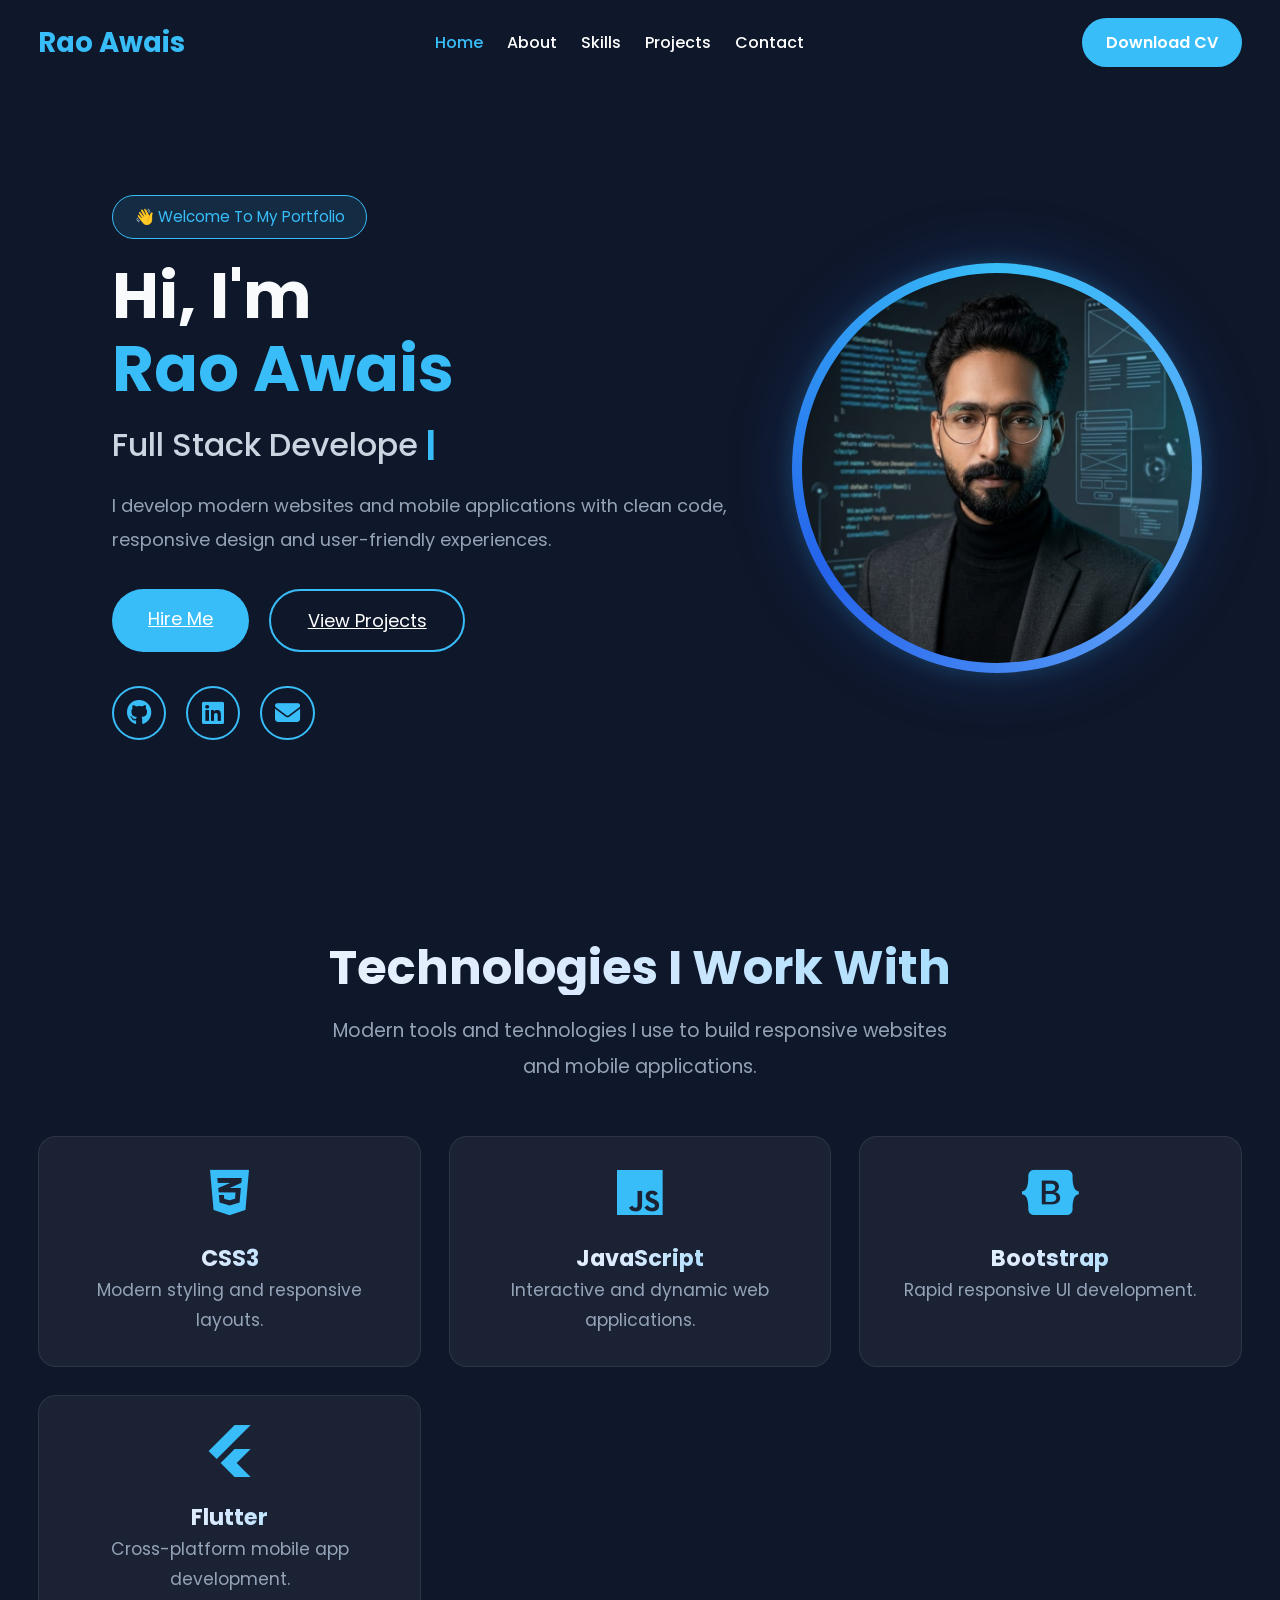
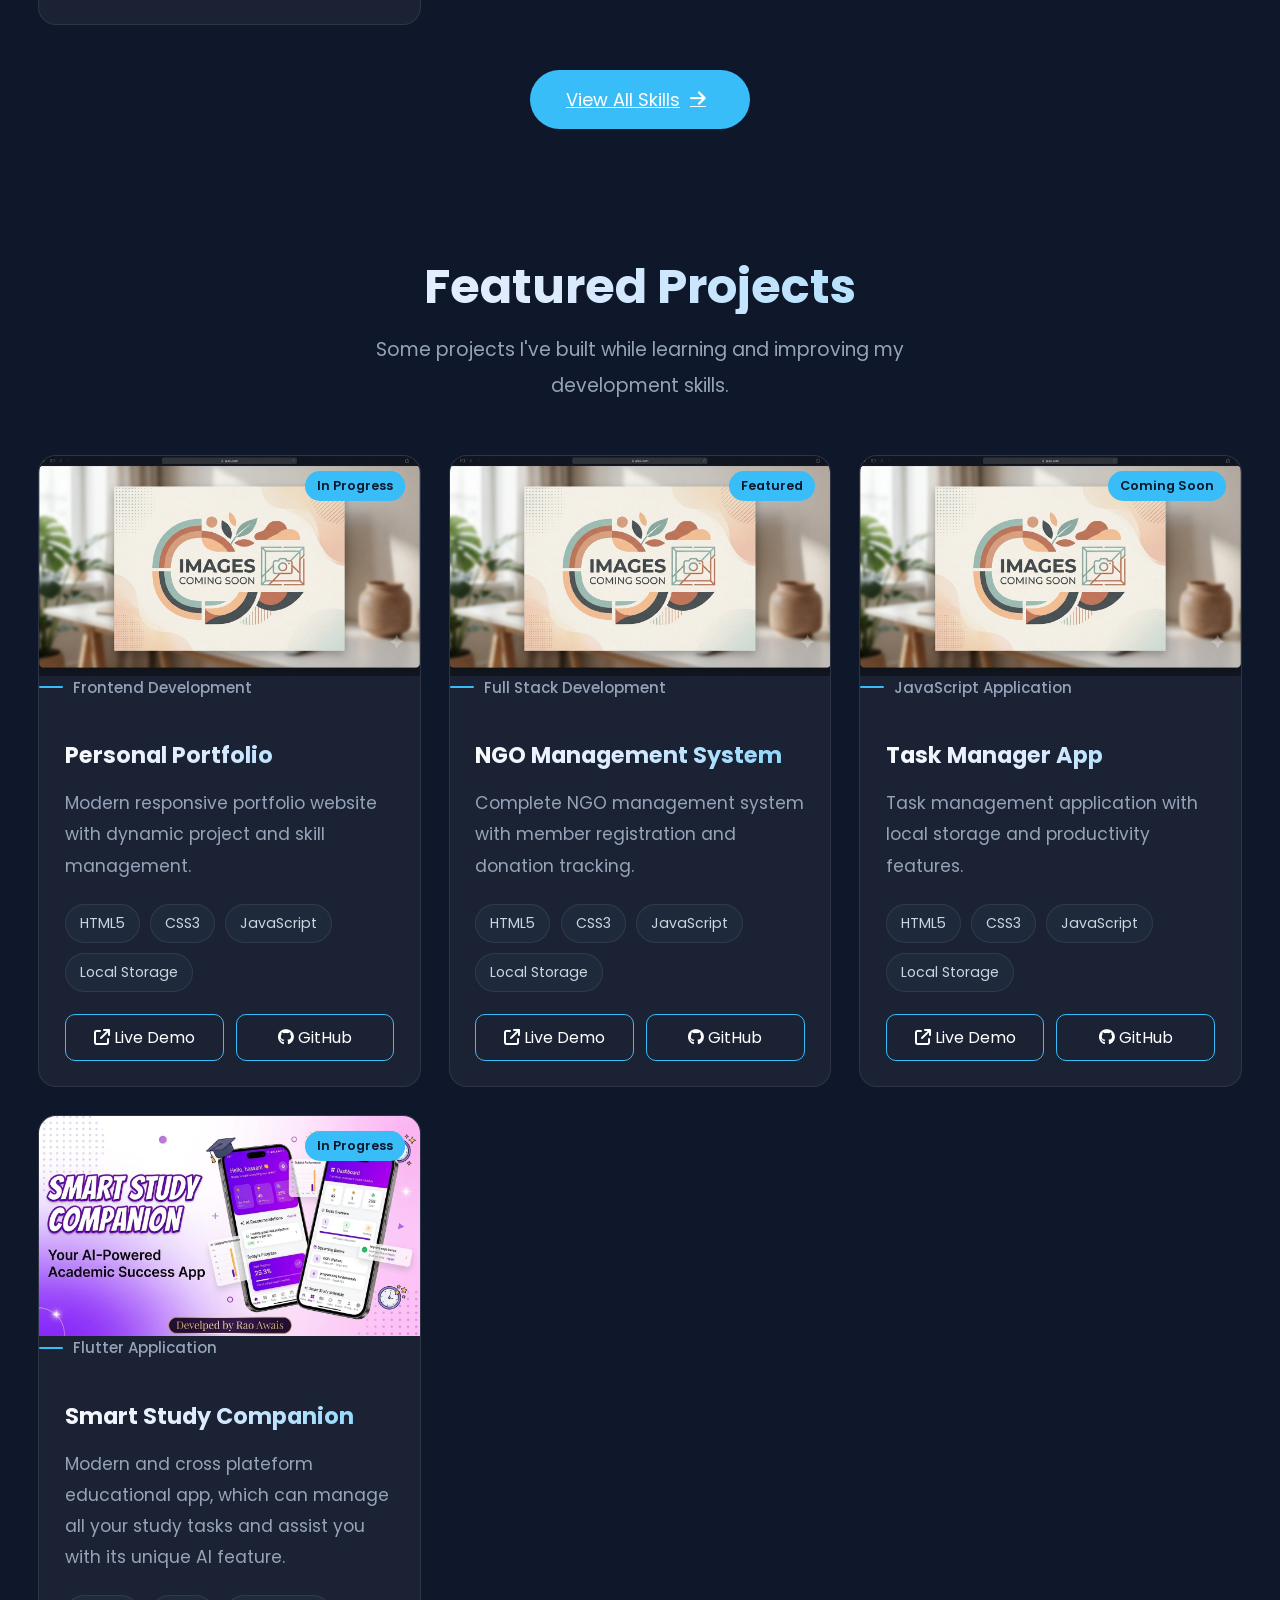
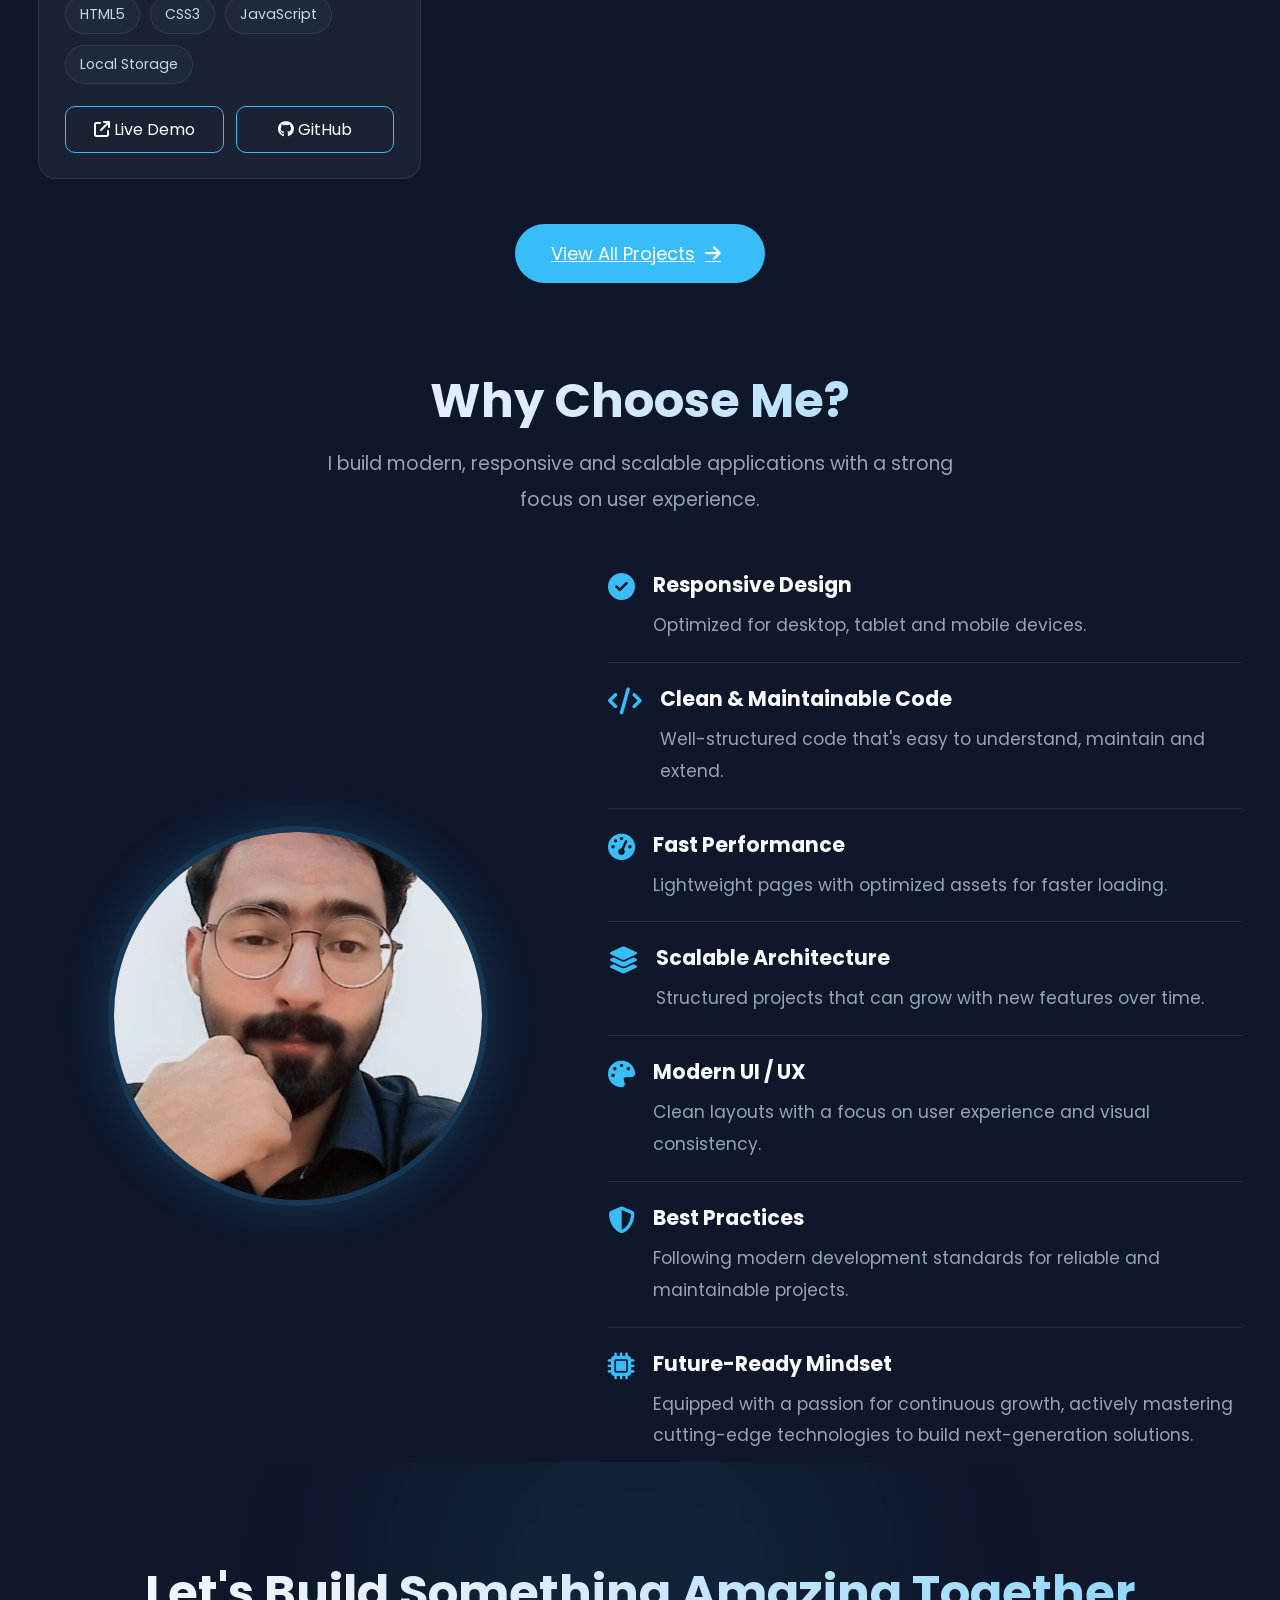
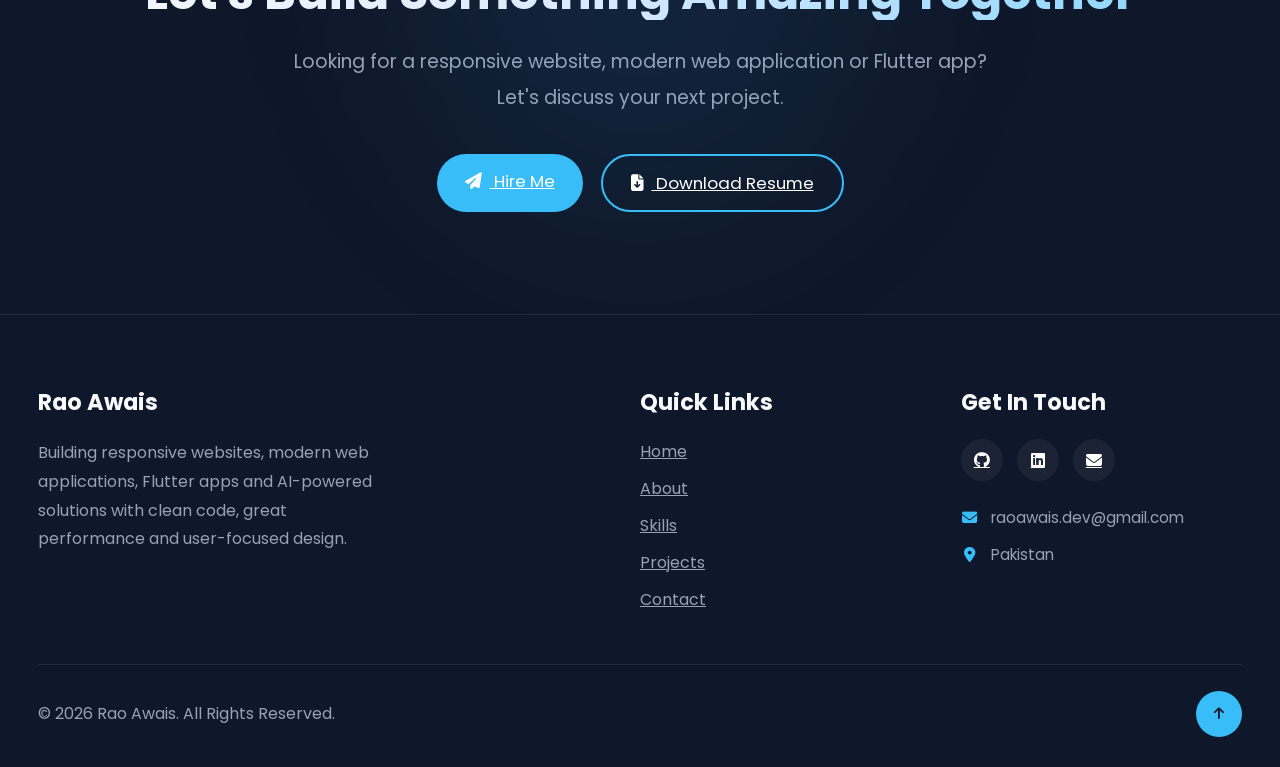
==== commit ab486fb7: "accessibility audit done." ====
--- a/index.html
+++ b/index.html
@@ -27,7 +27,7 @@
       <!-- hero section -->
       <section class="hero" id="home">
         <!-- Left Side -->
-        <div class="hero-bg">
+        <div class="hero-bg" aria-hidden="true">
           <div class="glow glow-1"></div>
 
           <div class="glow glow-2"></div>
@@ -38,9 +38,9 @@
           <h1>Hi, I'm <br /><span>Rao Awais</span></h1>
 
           <h2>
-            <span id="typing-text"></span>
-
-            <span class="cursor">|</span>
+            <span id="typing-text" aria-live="polite"></span>
+
+            <span class="cursor" aria-hidden="true">|</span>
           </h2>
           <p>
             I develop modern websites and mobile applications with clean code,
@@ -57,7 +57,9 @@
             <a
               href="https://github.com/rao-awais-18"
               title="Visit My GitHub"
+              aria-label="Visit my GitHub profile"
               target="_blank"
+              rel="noopener noreferrer"
             >
               <i class="fa-brands fa-github"></i>
             </a>
@@ -65,7 +67,9 @@
             <a
               href="https://www.linkedin.com/in/ali-awais-cs"
               title="Visit My LinkedIn"
+              aria-label="Visit my LinkedIn profile"
               target="_blank"
+              rel="noopener noreferrer"
             >
               <i class="fa-brands fa-linkedin"></i>
             </a>
@@ -73,7 +77,7 @@
             <a
               href="mailto:raoawais.dev@gmail.com"
               title="Write an Email"
-              target="_blank"
+              aria-label="Send me an email"
             >
               <i class="fa-solid fa-envelope"></i>
             </a>
@@ -84,7 +88,10 @@
 
         <div class="hero-image">
           <div class="image-circle">
-            <img src="images/profile/rao-awais-dev.jpeg" alt="Rao Awais" />
+            <img
+              src="images/profile/rao-awais-dev.jpeg"
+              alt="Rao Awais, Full Stack Developer"
+            />
           </div>
         </div>
       </section>
@@ -110,7 +117,7 @@
         <a href="skills.html" class="btn-primary">
           View All Skills
 
-          <i class="fa-solid fa-arrow-right"></i>
+          <i class="fa-solid fa-arrow-right" aria-hidden="true"></i>
         </a>
       </div>
     </section>
@@ -135,7 +142,7 @@
         <a href="projects.html" class="btn-primary">
           View All Projects
 
-          <i class="fa-solid fa-arrow-right"></i>
+          <i class="fa-solid fa-arrow-right" aria-hidden="true"></i>
         </a>
       </div>
     </section>
@@ -154,7 +161,10 @@
 
         <div class="why-wrapper">
           <div class="why-image">
-            <img src="images/profile/profile-pic2.jpeg" alt="Developer" />
+            <img
+              src="images/profile/profile-pic2.jpeg"
+              alt="Rao Awais, Full Stack Developer"
+            />
           </div>
 
           <div class="why-content">
@@ -260,20 +270,20 @@
 
         <div class="cta-buttons">
           <a href="contact.html" class="btn-primary">
-            <i class="fa-solid fa-paper-plane"></i>
+            <i class="fa-solid fa-paper-plane" aria-hidden="true"></i>
 
             Hire Me
           </a>
 
           <a href="resume/resume.pdf" class="btn-secondary" download>
-            <i class="fa-solid fa-file-arrow-down"></i>
+            <i class="fa-solid fa-file-arrow-down" aria-hidden="true"></i>
 
             Download Resume
           </a>
         </div>
       </div>
     </section>
-    
+
     <!-- footer -->
     <footer id="footer-container"></footer>
 
--- a/css/responsiveness/767.css
+++ b/css/responsiveness/767.css
@@ -161,6 +161,7 @@
     min-height:auto;
 
     padding:20px 4%;
+    padding-top: 0;
 
     gap:42px;
 
@@ -447,11 +448,10 @@
             ABOUT HERO
 =======================================*/
 
-@media (max-width:768px){
-
     .about-hero{
 
         padding:50px 0 0;
+        padding-top: 0;
 
     }
 
@@ -514,8 +514,6 @@
         gap:16px;
 
     }
-
-}
 
 /*======================================
             JOURNEY
@@ -1511,6 +1509,7 @@
 .project-hero{
 
     padding:60px 0;
+    padding-top: 10px;
 
 }
 
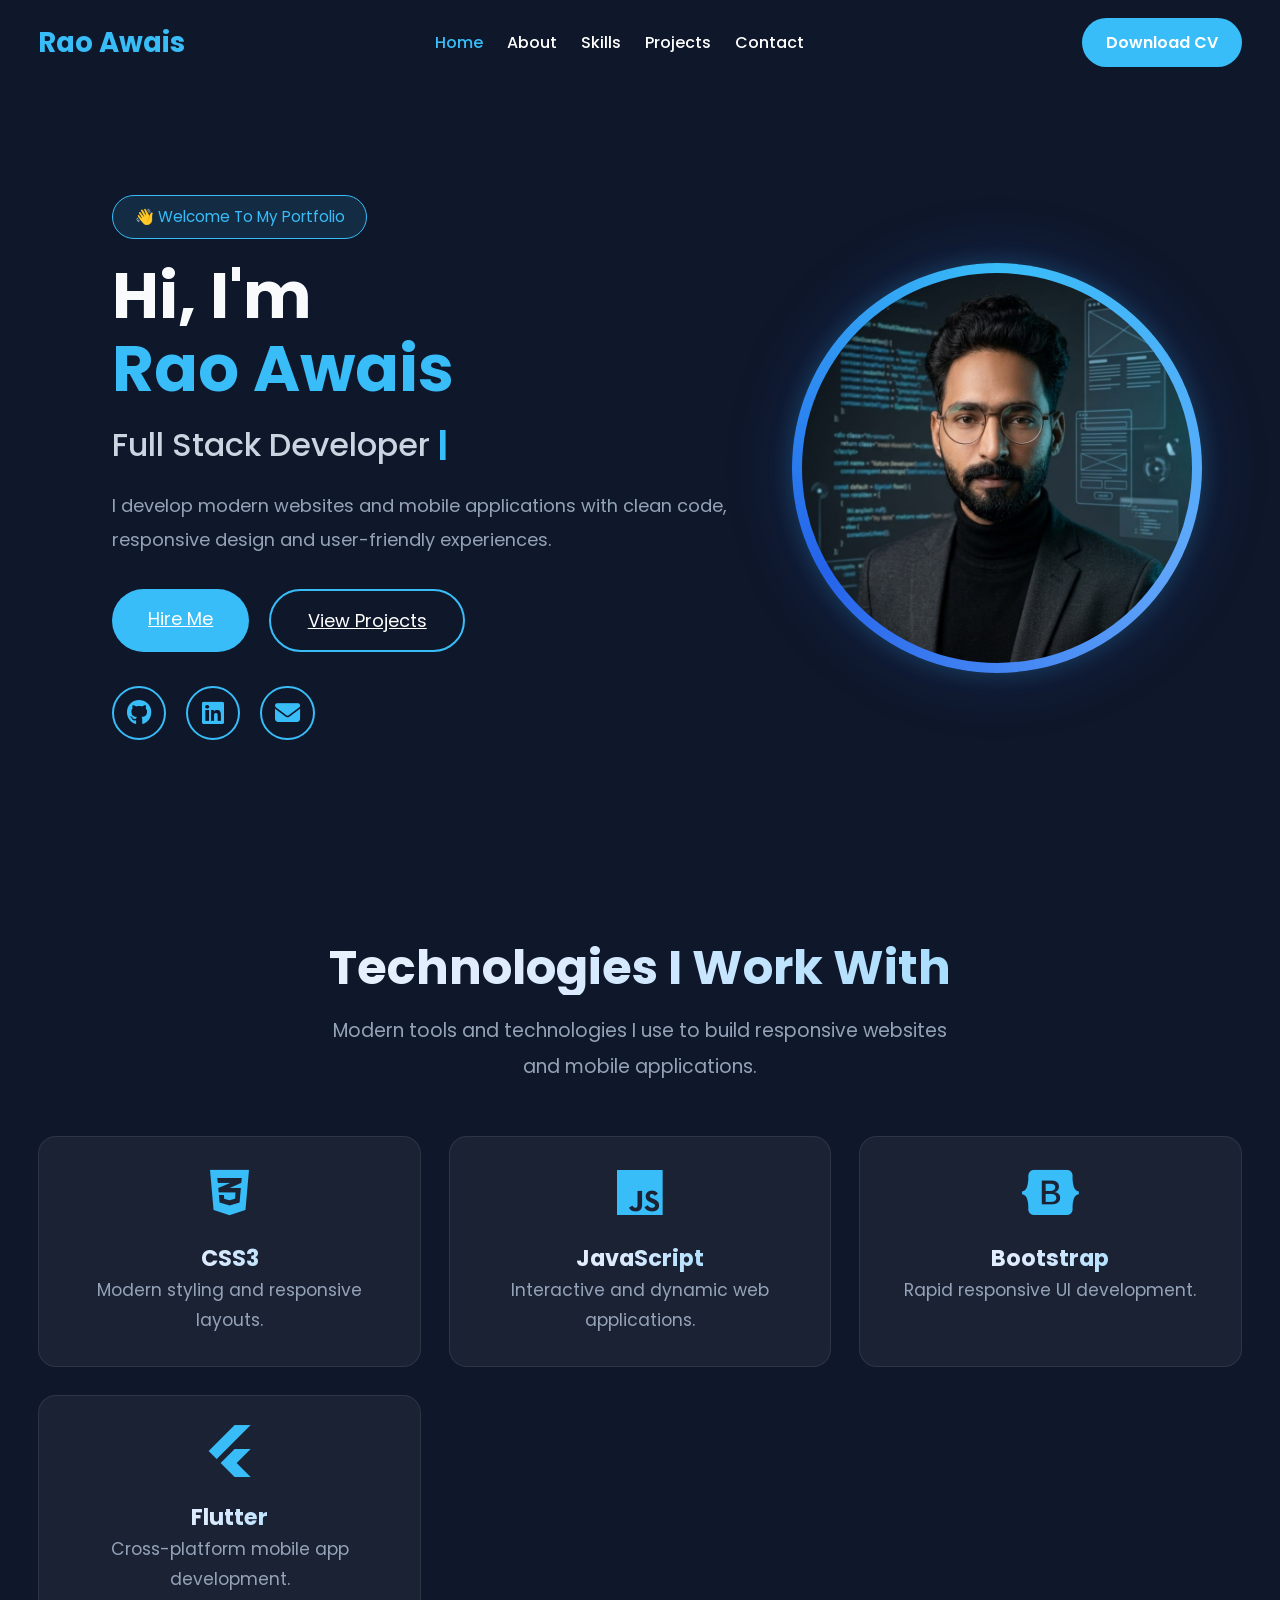
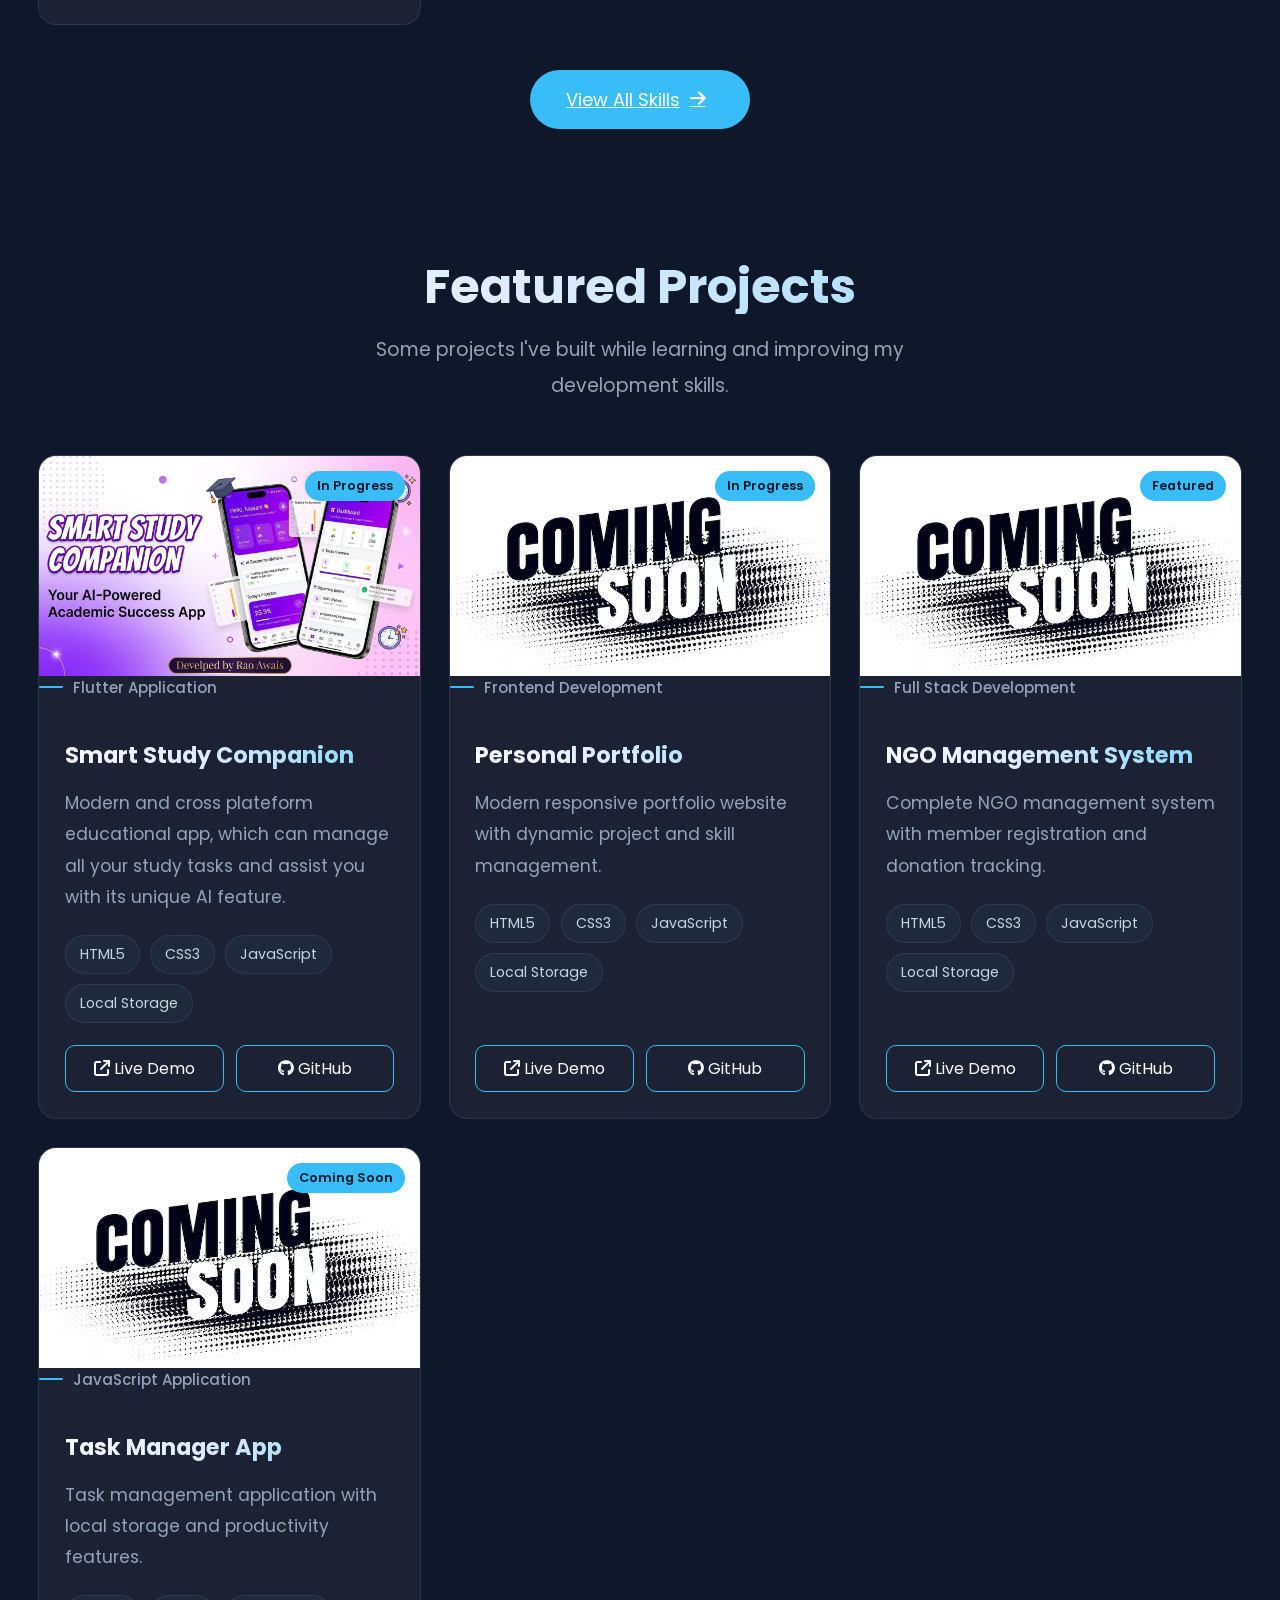
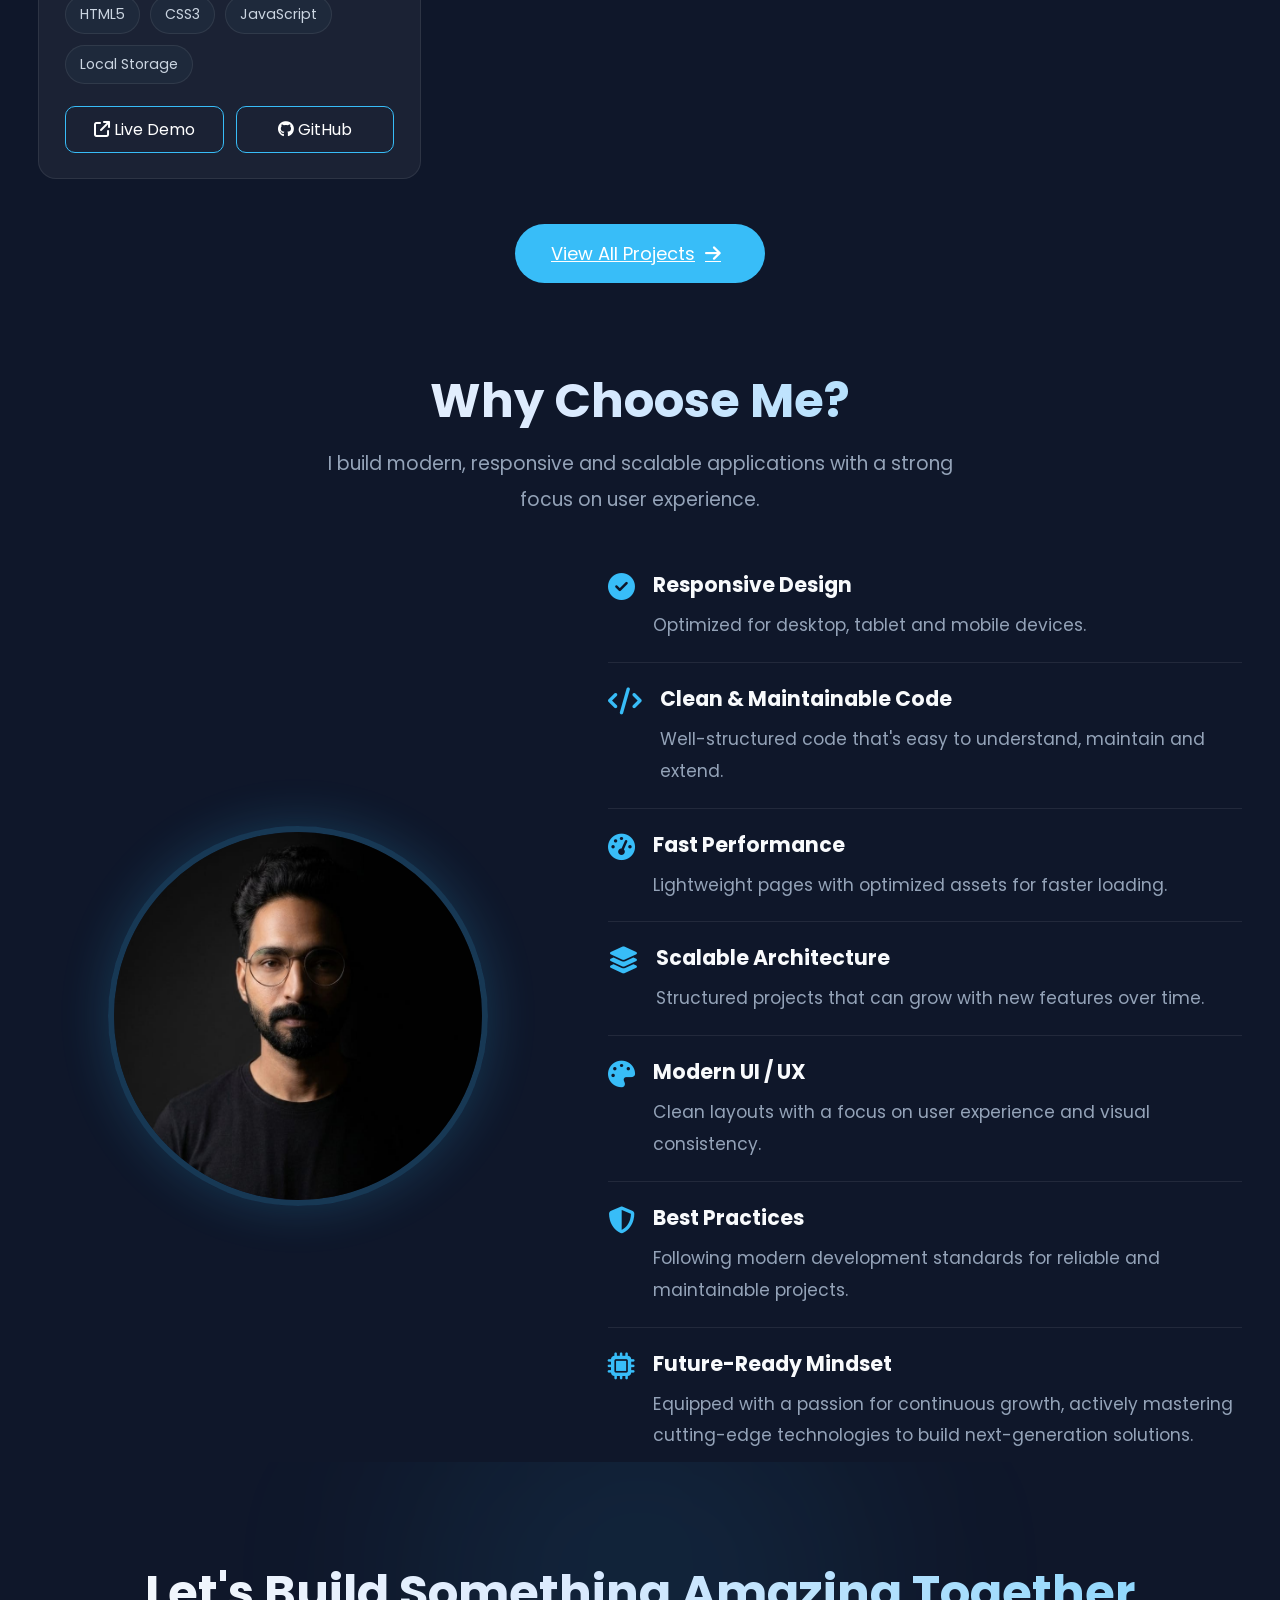
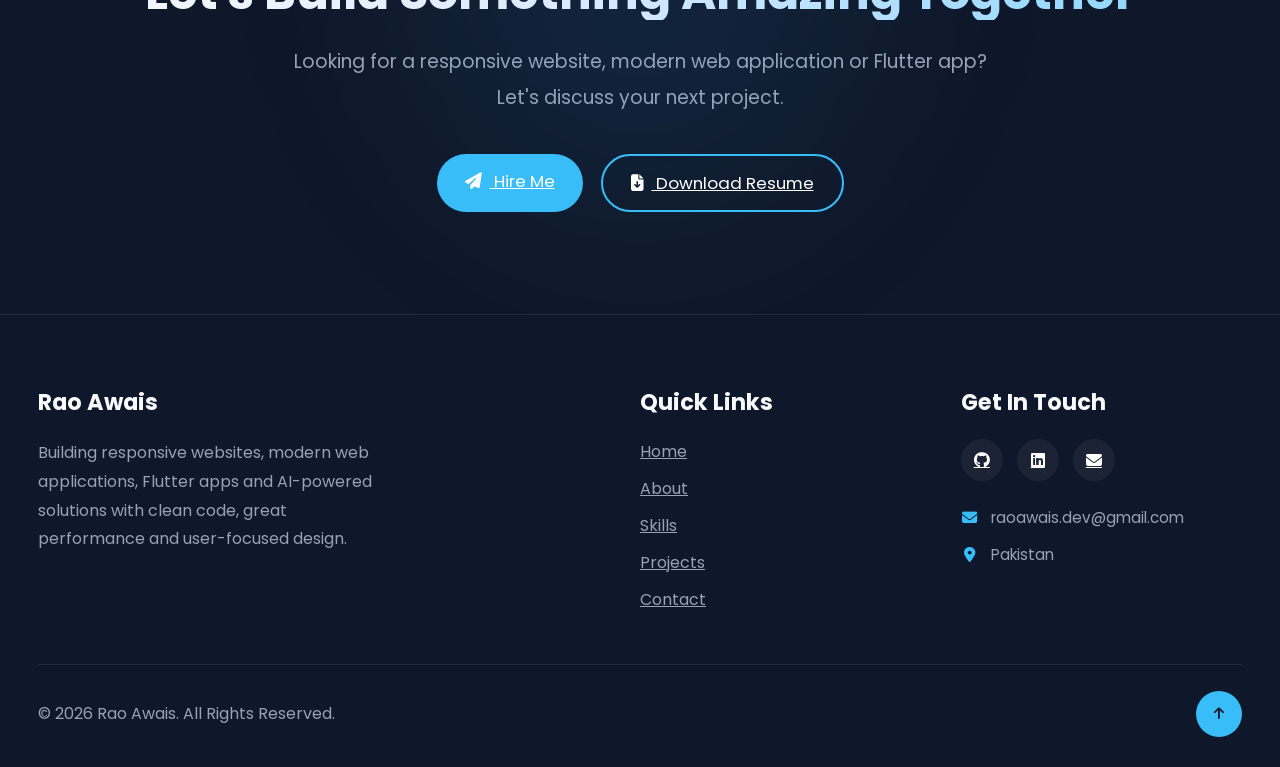
==== commit aff2f5e2: "performance optimized." ====
--- a/index.html
+++ b/index.html
@@ -91,6 +91,8 @@
             <img
               src="images/profile/rao-awais-dev.jpeg"
               alt="Rao Awais, Full Stack Developer"
+              fetchpriority="high"
+              decoding="async"
             />
           </div>
         </div>
@@ -162,8 +164,10 @@
         <div class="why-wrapper">
           <div class="why-image">
             <img
-              src="images/profile/profile-pic2.jpeg"
+              src="images/profile/awais-dark-aesthetic1.jpeg"
               alt="Rao Awais, Full Stack Developer"
+              loading="lazy"
+              decoding="async"
             />
           </div>
 
@@ -275,7 +279,7 @@
             Hire Me
           </a>
 
-          <a href="resume/resume.pdf" class="btn-secondary" download>
+          <a href="assets/resume/resume.pdf" class="btn-secondary" download>
             <i class="fa-solid fa-file-arrow-down" aria-hidden="true"></i>
 
             Download Resume
